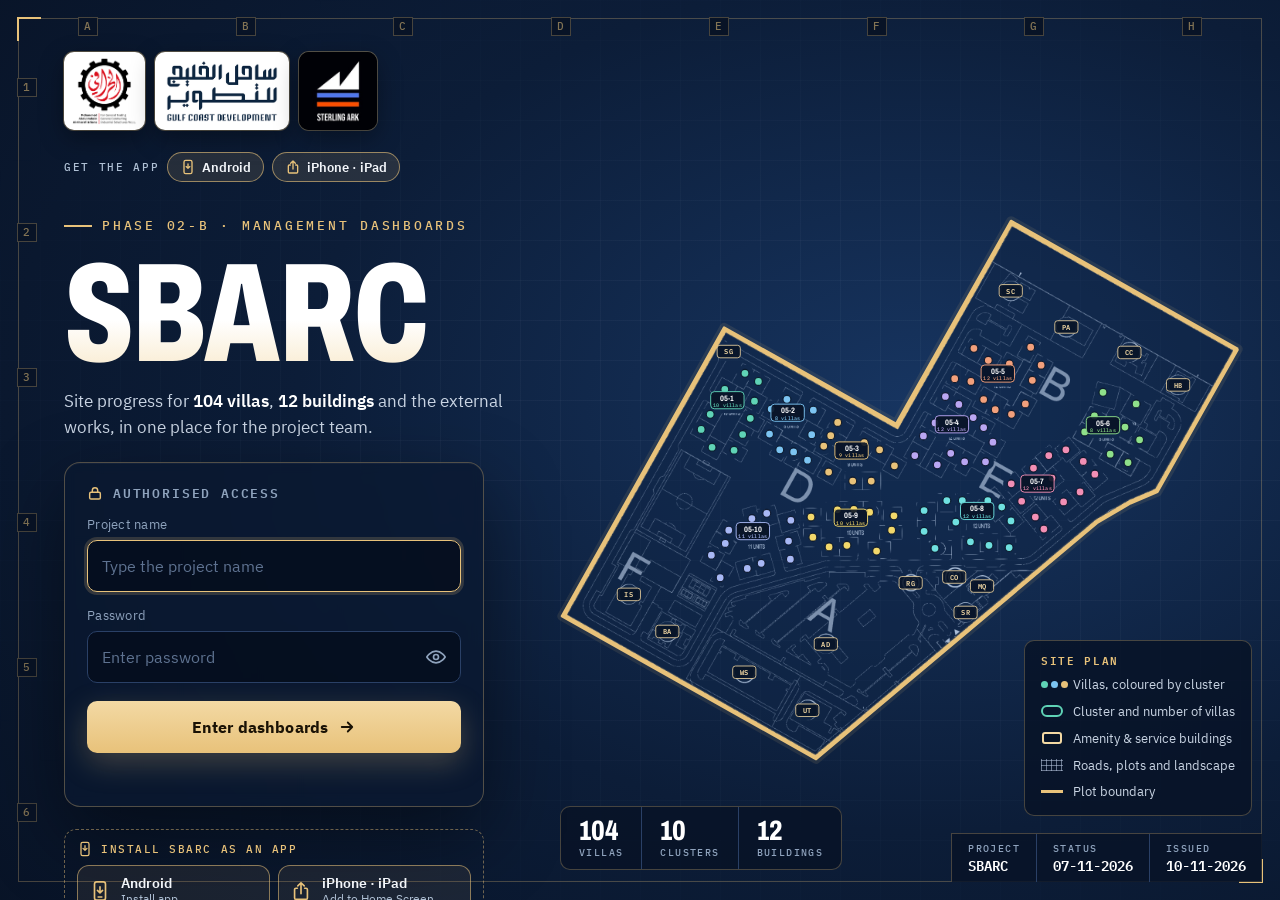
==== docs/index.html @ 04e089bd "Add the Analyser tab (insights, what-if forecast, heatmap, treemap, drill-down) and visual polish ac" ====
<!doctype html>
<html lang="en">
<head>
<meta charset="utf-8">
<meta name="viewport" content="width=device-width, initial-scale=1, viewport-fit=cover">
<meta name="robots" content="noindex">
<title>SBARC Project Portal</title>
<link rel="manifest" href="manifest.webmanifest">
<meta name="theme-color" content="#0C1D38">
<meta name="mobile-web-app-capable" content="yes">
<meta name="apple-mobile-web-app-capable" content="yes">
<meta name="apple-mobile-web-app-status-bar-style" content="black-translucent">
<meta name="apple-mobile-web-app-title" content="SBARC">
<meta name="application-name" content="SBARC">
<link rel="apple-touch-icon" href="icons/apple-touch-icon.png">
<link rel="icon" type="image/png" sizes="32x32" href="icons/favicon-32.png">
<style>@font-face{font-family:'Archivo';src:url([data-uri]) format('woff2');font-weight:100 900;font-style:normal;font-display:block;font-stretch:62% 125%;}@font-face{font-family:'IBM Plex Sans';src:url([data-uri]) format('woff2');font-weight:400;font-style:normal;font-display:block;}@font-face{font-family:'IBM Plex Sans';src:url([data-uri]) format('woff2');font-weight:500;font-style:normal;font-display:block;}@font-face{font-family:'IBM Plex Sans';src:url([data-uri]) format('woff2');font-weight:600;font-style:normal;font-display:block;}@font-face{font-family:'IBM Plex Sans';src:url([data-uri]) format('woff2');font-weight:700;font-style:normal;font-display:block;}@font-face{font-family:'IBM Plex Mono';src:url([data-uri]) format('woff2');font-weight:400;font-style:normal;font-display:block;}@font-face{font-family:'IBM Plex Mono';src:url([data-uri]) format('woff2');font-weight:500;font-style:normal;font-display:block;}@font-face{font-family:'IBM Plex Mono';src:url([data-uri]) format('woff2');font-weight:600;font-style:normal;font-display:block;}</style>
<style>
  /* Layout: full-bleed drafting-sheet entrance (site outline draws itself) → slim command bar over the dashboard stage */
  :root{
    --night:#081326; --navy:#0C1D38; --deep:#173561; --gold:#E8C27A; --gold-2:#F3D9A4; --mint:#5FD3B6;
    --ink:#F3F6FA; --mist:#8FA3BD; --rule:#2A4066; --bad:#F07D66;
    /* app (after unlock) */
    --bg:#F2F3F1; --panel:#FFFFFF; --fg:#16212A; --muted:#58646D; --line:#D8DDDD; --accent:#1D5F7E; --bar:#FFFFFF; --chip:#EEF1F0;
    --disp:"Archivo","Arial Narrow",system-ui,sans-serif;
    --body:"IBM Plex Sans",system-ui,-apple-system,"Segoe UI",Roboto,sans-serif;
    --mono:"IBM Plex Mono",ui-monospace,Menlo,Consolas,monospace;
  }
  @media (prefers-color-scheme: dark){
    :root:not([data-theme="light"]){ --bg:#0E151A; --panel:#162027; --fg:#E5EBEE; --muted:#94A2AA; --line:#2A3740; --accent:#62B2D6; --bar:#121B21; --chip:#1D2830; color-scheme:dark; }
  }
  :root[data-theme="dark"]{ --bg:#0E151A; --panel:#162027; --fg:#E5EBEE; --muted:#94A2AA; --line:#2A3740; --accent:#62B2D6; --bar:#121B21; --chip:#1D2830; color-scheme:dark; }
  *{box-sizing:border-box}
  html,body{height:100%}
  body{margin:0;background:var(--night);color:var(--ink);font:15px/1.5 var(--body);-webkit-font-smoothing:antialiased}
  button,input,select,textarea{font:inherit;color:inherit}
  [hidden]{display:none!important}
  :focus-visible{outline:2px solid var(--gold);outline-offset:2px}

  /* ================= ENTRANCE ================= */
  .gate{position:fixed;inset:0;overflow:hidden;display:grid;grid-template-columns:minmax(0,520px) minmax(0,1fr);
    background:radial-gradient(1200px 820px at 72% 45%,var(--deep) 0%,var(--navy) 52%,var(--night) 100%);
    padding:max(28px,env(safe-area-inset-top)) max(28px,env(safe-area-inset-right)) max(28px,env(safe-area-inset-bottom)) max(28px,env(safe-area-inset-left))}
  .gate::before{content:"";position:absolute;inset:0;pointer-events:none;
    background-image:linear-gradient(rgba(143,163,189,.06) 1px,transparent 1px),linear-gradient(90deg,rgba(143,163,189,.06) 1px,transparent 1px);background-size:40px 40px;
    mask-image:radial-gradient(ellipse at 65% 50%,#000 30%,transparent 85%)}
  .gate .frame{position:absolute;inset:18px;border:1.5px solid rgba(232,194,122,.28);pointer-events:none}
  .gate .frame::before,.gate .frame::after{content:"";position:absolute;width:22px;height:22px;border:2px solid var(--gold)}
  .gate .frame::before{left:-2px;top:-2px;border-right:0;border-bottom:0}
  .gate .frame::after{right:-2px;bottom:-2px;border-left:0;border-top:0}

  .gate-art{grid-column:2;grid-row:1;position:relative;min-height:0;display:flex;align-items:center;justify-content:center}
  .gate-art svg{width:100%;height:100%;max-height:88vh;overflow:visible}
  .art .fillb{fill:rgba(16,38,70,.55)}
  .art .plan{opacity:.95}
  .art .glow{fill:none;stroke:var(--gold);stroke-width:40;opacity:.10;stroke-linejoin:round}
  .art .bd{fill:none;stroke:var(--gold);stroke-width:10;stroke-linejoin:round;stroke-dasharray:1000;stroke-dashoffset:0}
  .art .b rect{fill:rgba(8,19,38,.88);stroke:var(--gold-2);stroke-width:3.5}
  .art .b text{fill:var(--gold-2);font:700 30px var(--mono);text-anchor:middle;dominant-baseline:central;letter-spacing:.06em}
  .art .v{transform-box:fill-box;transform-origin:center;stroke:rgba(8,19,38,.9);stroke-width:5;cursor:default}
  .art .v:hover{stroke:#fff;stroke-width:6}
  .art .c rect{fill:rgba(8,19,38,.9);stroke:var(--cc);stroke-width:4}
  .art .c1{fill:#fff;font:700 34px var(--disp);font-stretch:80%;text-anchor:middle;dominant-baseline:central}
  .art .c2{fill:var(--cc);font:500 22px var(--mono);text-anchor:middle;dominant-baseline:central;letter-spacing:.04em}
  .art .b,.art .c{pointer-events:visiblePainted}
  .scan{position:absolute;inset:0;pointer-events:none;overflow:hidden}
  .scan::after{content:"";position:absolute;top:0;bottom:0;width:30%;left:-30%;
    background:linear-gradient(90deg,transparent,rgba(232,194,122,.10) 60%,rgba(232,194,122,.28) 98%,transparent);opacity:0}
  @media (prefers-reduced-motion:no-preference){
    .art .bd{stroke-dashoffset:1000;animation:draw 2.4s cubic-bezier(.6,.05,.3,1) .25s forwards}
    .art .glow{opacity:0;animation:fadeTo .8s ease 2.2s forwards, breathe 5s ease-in-out 3s infinite}
    .art .plan,.art .fillb{opacity:0;animation:fadeIn 1.4s ease 1.1s forwards}
    .art .b{opacity:0;animation:fadeIn .6s ease 2s forwards}
    .sheet-ticks,.legend,.stats{opacity:0;animation:fadeIn .9s ease 3.1s forwards}
    .art .v{opacity:0;transform:scale(0);animation:pop .45s cubic-bezier(.2,1.6,.4,1) calc(1.4s + var(--d,0s)) forwards}
    .art .c{opacity:0;animation:fadeIn .7s ease 2.9s forwards}
    .scan::after{animation:scan 2.6s cubic-bezier(.5,0,.5,1) 3.2s 1}
    .art .v:nth-child(7n){animation:pop .45s cubic-bezier(.2,1.6,.4,1) calc(1.4s + var(--d,0s)) forwards, twinkle 3.4s ease-in-out calc(4s + var(--d,0s)) infinite}
    .gate-copy > *{opacity:0;transform:translateY(10px);animation:rise .7s cubic-bezier(.2,.7,.2,1) forwards}
    .gate-copy > :nth-child(1){animation-delay:.15s}.gate-copy > :nth-child(2){animation-delay:.3s}.gate-copy > :nth-child(3){animation-delay:.45s}
    .gate-copy > :nth-child(4){animation-delay:.6s}.gate-copy > :nth-child(5){animation-delay:.75s}.gate-copy > :nth-child(6){animation-delay:.9s}
  }
  @keyframes draw{to{stroke-dashoffset:0}}
  @keyframes fadeIn{to{opacity:1}}
  @keyframes fadeTo{to{opacity:.10}}
  @keyframes breathe{50%{opacity:.22}}
  @keyframes pop{to{opacity:1;transform:scale(1)}}
  @keyframes twinkle{50%{stroke:#fff;stroke-width:9}}
  @keyframes scan{0%{left:-30%;opacity:1}100%{left:100%;opacity:1}}
  @keyframes rise{to{opacity:1;transform:none}}

  .sheet-ticks{position:absolute;inset:18px;pointer-events:none;font:500 10.5px/1 var(--mono);color:rgba(232,194,122,.55);letter-spacing:.1em}
  .sheet-ticks .tx{position:absolute;left:60px;right:60px;top:-1px;display:flex;justify-content:space-between}
  .sheet-ticks .ty{position:absolute;top:60px;bottom:60px;left:-1px;display:flex;flex-direction:column;justify-content:space-between}
  .sheet-ticks .tx span,.sheet-ticks .ty span{background:var(--night);padding:3px 5px;border:1px solid rgba(232,194,122,.28)}
  .legend{position:absolute;right:28px;bottom:84px;z-index:2;display:flex;flex-direction:column;gap:8px;padding:14px 16px;background:rgba(8,19,38,.82);
    border:1px solid rgba(232,194,122,.28);border-radius:10px;font-size:12.5px;color:#C9D4E3;min-width:190px}
  .legend h4{margin:0 0 2px;font:600 10.5px/1 var(--mono);letter-spacing:.16em;text-transform:uppercase;color:var(--gold)}
  .legend .r{display:flex;align-items:center;gap:10px}
  .legend .sw{width:22px;height:14px;flex:none;display:grid;place-items:center}
  .legend .dots{display:flex;gap:3px}
  .legend .dots i{width:7px;height:7px;border-radius:50%}
  .legend .bx{width:20px;height:12px;border:2px solid var(--gold-2);border-radius:3px;background:rgba(8,19,38,.9)}
  .legend .tg{width:22px;height:12px;border:2px solid var(--mint);border-radius:6px}
  .legend .ln{width:22px;height:0;border-top:3px solid var(--gold)}
  .legend .pl{width:22px;height:12px;background:repeating-linear-gradient(90deg,rgba(185,200,225,.55) 0 1px,transparent 1px 5px),repeating-linear-gradient(0deg,rgba(185,200,225,.55) 0 1px,transparent 1px 5px)}
  .stats{position:absolute;left:calc(520px + 40px);bottom:30px;z-index:2;display:flex;gap:0;background:rgba(8,19,38,.82);border:1px solid rgba(232,194,122,.28);border-radius:10px;overflow:hidden}
  .stats div{padding:10px 18px;display:flex;flex-direction:column;gap:2px;border-right:1px solid var(--rule)}
  .stats div:last-child{border-right:0}
  .stats b{font:800 28px/1 var(--disp);font-stretch:74%;color:#fff}
  .stats span{font:500 10px/1.2 var(--mono);letter-spacing:.14em;text-transform:uppercase;color:var(--mist)}
  .gate-copy{grid-column:1;grid-row:1;position:relative;z-index:2;display:flex;flex-direction:column;justify-content:center;gap:22px;padding:24px 8px 24px 36px;min-width:0}
  .logos{display:flex;align-items:stretch;gap:10px;flex-wrap:wrap}
  .lg{height:78px;display:flex;align-items:center;justify-content:center;border-radius:10px;overflow:hidden;background:#fff;padding:5px 8px;
    box-shadow:0 8px 24px rgba(0,0,0,.35),0 0 0 1px rgba(232,194,122,.35)}
  .lg img{height:100%;width:auto;display:block}
  .lg-sterling{padding:0;background:#000}
  @media (max-height:820px) and (min-width:901px){.gate-copy{gap:14px}.brand{font-size:clamp(76px,9vw,118px)}.lg{height:52px}}
  @media (max-height:700px) and (min-width:901px){.tagline{display:none}}
  .inst-top{display:flex;align-items:center;gap:8px;flex-wrap:wrap;margin:0 0 14px}
  .inst-top[hidden]{display:none}
  .inst-top span{font:500 10.5px/1 'IBM Plex Mono',ui-monospace,monospace;letter-spacing:.16em;text-transform:uppercase;color:#AFC0D4}
  .inst-top button{display:inline-flex;align-items:center;gap:6px;border:1px solid rgba(232,194,122,.6);background:rgba(232,194,122,.12);color:#F3F6FA;border-radius:999px;padding:6px 12px;font:600 12.5px/1 'IBM Plex Sans',sans-serif;cursor:pointer}
  .inst-top button svg{color:var(--gold)}
  .inst-top button:hover{background:rgba(232,194,122,.25)}
  .inst{display:flex;flex-direction:column;gap:8px;max-width:420px;padding:11px 12px 12px;border:1px dashed rgba(232,194,122,.45);border-radius:12px;font-size:13px;color:#C9D4E3}
  .inst-h{display:flex;align-items:center;gap:8px;font:500 11px/1.2 'IBM Plex Mono',ui-monospace,monospace;letter-spacing:.14em;text-transform:uppercase;color:var(--gold)}
  .inst-h svg{flex:none}
  .inst-b{display:grid;grid-template-columns:1fr 1fr;gap:8px}
  .inst-o{display:flex;align-items:center;gap:10px;min-width:0;text-align:left;border:1px solid rgba(232,194,122,.55);background:rgba(232,194,122,.08);color:#F3F6FA;border-radius:12px;padding:9px 11px;cursor:pointer;font:inherit;transition:background .15s,border-color .15s}
  .inst-o svg{flex:none;color:var(--gold)}
  .inst-o span{display:flex;flex-direction:column;min-width:0}
  .inst-o b{font-weight:600;font-size:13.5px;line-height:1.2}
  .inst-o small{font-size:11.5px;color:#AFC0D4;line-height:1.25}
  .inst-o:hover,.inst-o[aria-expanded="true"]{background:rgba(232,194,122,.2);border-color:var(--gold)}
  .inst-o:focus-visible{outline:2px solid var(--gold);outline-offset:2px}
  .inst-help{font-size:12.5px;line-height:1.5;color:#DCE4EE;background:rgba(8,19,38,.55);border:1px solid rgba(143,163,189,.25);border-radius:10px;padding:9px 12px}
  .inst-help ol{margin:4px 0 0;padding-left:18px}.inst-help b{color:#fff}
  @media (max-width:380px){.inst-b{grid-template-columns:1fr}}
  .eyebrow{font:500 12.5px/1.2 var(--mono);letter-spacing:.22em;text-transform:uppercase;color:var(--gold);display:flex;align-items:center;gap:10px}
  .eyebrow::before{content:"";width:28px;height:2px;background:var(--gold)}
  .brand{margin:0;font:800 clamp(88px,11vw,164px)/.84 var(--disp);font-stretch:68%;letter-spacing:-.01em;color:#fff;
    background:linear-gradient(180deg,#fff 0%,#fff 55%,var(--gold-2) 140%);-webkit-background-clip:text;background-clip:text;-webkit-text-fill-color:transparent}
  .tagline{margin:-6px 0 0;font-size:17px;line-height:1.5;color:#C9D4E3;max-width:28em}
  .tagline b{color:#fff;font-weight:600}

  .lockwrap{max-width:420px}
  .lock{position:relative;background:rgba(10,24,48,.72);border:1px solid rgba(232,194,122,.32);border-radius:16px;padding:22px;
    display:flex;flex-direction:column;gap:14px;max-width:420px;box-shadow:0 30px 80px rgba(0,0,0,.45),inset 0 1px 0 rgba(255,255,255,.04);backdrop-filter:blur(6px)}
  .lock h2{margin:0;display:flex;align-items:center;gap:10px;font:600 13px/1 var(--mono);letter-spacing:.14em;text-transform:uppercase;color:var(--mist)}
  .lock h2 svg{color:var(--gold)}
  .field{display:flex;flex-direction:column;gap:6px}
  .field label{font-size:12.5px;color:var(--mist);letter-spacing:.02em}
  .inp{position:relative;display:flex}
  .inp input{width:100%;min-width:0;padding:13px 14px;font-size:16px;background:rgba(4,12,26,.75);border:1px solid var(--rule);border-radius:10px;color:#fff;
    transition:border-color .15s, box-shadow .15s}
  .inp input::placeholder{color:#5E7290}
  .inp input:focus{outline:none;border-color:var(--gold);box-shadow:0 0 0 3px rgba(232,194,122,.18)}
  #g-project{font-family:var(--mono);letter-spacing:.08em;text-transform:uppercase}
  #g-project::placeholder,#g-pass::placeholder{text-transform:none;letter-spacing:0;font-family:var(--body)}
  #g-pass{padding-right:48px;letter-spacing:.06em}
  .eye{position:absolute;right:6px;top:50%;transform:translateY(-50%);width:38px;height:38px;border:0;border-radius:8px;background:none;color:var(--mist);cursor:pointer;display:grid;place-items:center}
  .eye:hover{color:#fff}
  .go{margin-top:4px;display:flex;align-items:center;justify-content:center;gap:10px;padding:14px 18px;border:0;border-radius:10px;cursor:pointer;
    background:linear-gradient(180deg,var(--gold-2),var(--gold));color:#1A1205;font-weight:700;font-size:16px;letter-spacing:.01em;
    box-shadow:0 10px 30px rgba(232,194,122,.25);transition:transform .15s, box-shadow .15s}
  .go:hover{transform:translateY(-1px);box-shadow:0 14px 34px rgba(232,194,122,.35)}
  .go:disabled{opacity:.75;cursor:progress;transform:none}
  .go .spin{width:16px;height:16px;border-radius:50%;border:2.5px solid rgba(26,18,5,.25);border-top-color:#1A1205;animation:spin .8s linear infinite}
  @keyframes spin{to{transform:rotate(360deg)}}
  .msg{min-height:1.3em;font-size:13.5px;color:var(--bad)}
  .shake{animation:shake .42s cubic-bezier(.36,.07,.19,.97)}
  @keyframes shake{20%,60%{transform:translateX(-8px)}40%,80%{transform:translateX(8px)}}

  .tblock{position:absolute;right:18px;bottom:18px;z-index:2;display:grid;grid-template-columns:repeat(3,auto);background:rgba(8,19,38,.82);
    border-top:1.5px solid rgba(232,194,122,.28);border-left:1.5px solid rgba(232,194,122,.28)}
  .tblock div{padding:9px 16px;border-right:1px solid var(--rule);display:flex;flex-direction:column;gap:2px}
  .tblock div:last-child{border-right:0}
  .tblock span{font:500 10px/1.2 var(--mono);letter-spacing:.14em;text-transform:uppercase;color:var(--mist)}
  .tblock b{font:600 13.5px/1.2 var(--mono);color:#fff}

  .gate.leaving .gate-art svg{transition:transform .9s cubic-bezier(.6,0,.2,1), opacity .9s ease;transform:scale(1.25);opacity:0}
  .gate.leaving .gate-copy,.gate.leaving .tblock{transition:opacity .5s ease;opacity:0}
  .gate.leaving{transition:opacity .5s ease .55s;opacity:0}

  @media (max-width:900px){
    .gate{grid-template-columns:1fr;grid-template-rows:minmax(150px,34vh) auto;overflow-y:auto}
    .gate-art{grid-column:1;grid-row:1;padding-top:16px}
    .gate-art svg{max-height:34vh}
    .gate-copy{grid-row:2;padding:4px 4px 16px;gap:16px}
    .brand{font-size:clamp(72px,22vw,110px)}
    .lg{height:54px}
    .tagline{font-size:15.5px}
    .lock{max-width:none}
    .tblock{position:relative;left:auto;right:auto;bottom:auto;grid-column:1;grid-row:3;grid-template-columns:repeat(3,1fr);margin:4px 0 8px}
    .sheet-ticks,.legend,.stats{display:none}
    .tblock div{padding:8px 10px}
  }

  /* ================= APP: glass sidebar + header ================= */
  :root{--app-bg:var(--bg);--side-bg:var(--panel);--top-bg:var(--bar);--hover:var(--chip);--active-bg:color-mix(in srgb,var(--accent) 12%,transparent);--active-line:color-mix(in srgb,var(--accent) 40%,transparent);--solid:var(--panel);--card:var(--panel);--blur:none;--shadow:0 1px 0 rgba(0,0,0,.02)}
  :root[data-theme="glass"]{
    --bg:transparent; --panel:rgba(255,255,255,.06); --fg:#EAF1F8; --muted:#A9B7CA; --line:rgba(255,255,255,.12); --accent:#7DD3FC; --bar:transparent; --chip:rgba(255,255,255,.06);
    --ok:#62C48A; --warn:#E3AA4E; --nok:#F07D66; --paper:#0F1B30; color-scheme:dark;
    --app-bg:radial-gradient(1100px 700px at 0% -10%,rgba(45,212,191,.10),transparent 60%),radial-gradient(1000px 700px at 100% 0%,rgba(99,102,241,.14),transparent 58%),radial-gradient(900px 600px at 50% 110%,rgba(30,64,175,.12),transparent 60%),linear-gradient(180deg,#0A1428 0%,#08101F 55%,#060B17 100%);
    --side-bg:linear-gradient(180deg,rgba(255,255,255,.06),rgba(255,255,255,.025)); --top-bg:rgba(8,16,32,.35);
    --hover:rgba(255,255,255,.06); --active-bg:rgba(125,211,252,.14); --active-line:rgba(125,211,252,.40); --solid:rgba(14,26,49,.97);
    --card:linear-gradient(180deg,rgba(255,255,255,.075) 0%,rgba(255,255,255,.035) 100%); --blur:saturate(140%) blur(16px);
    --shadow:inset 0 1px 0 rgba(255,255,255,.07),0 24px 48px -30px rgba(0,0,0,.75);
  }
  .app{position:fixed;inset:0;display:grid;grid-template-columns:var(--side-w,224px) minmax(0,1fr);background:#070F1F;color:var(--fg);transition:grid-template-columns .28s cubic-bezier(.2,.7,.2,1)}
  :root:not([data-theme="glass"]) .app{background:var(--bg)}
  .app::before{content:"";position:absolute;inset:0;background:var(--app-bg);pointer-events:none}
  .app.collapsed{--side-w:78px}
  .side{position:relative;z-index:30;display:flex;flex-direction:column;gap:4px;min-width:0;overflow:hidden auto;scrollbar-width:none;
    padding:max(18px,env(safe-area-inset-top)) 12px max(14px,env(safe-area-inset-bottom)) max(12px,env(safe-area-inset-left));
    background:var(--side-bg);border-right:1px solid var(--line);backdrop-filter:var(--blur);-webkit-backdrop-filter:var(--blur)}
  .side::-webkit-scrollbar{display:none}
  .side-brand{display:flex;align-items:center;gap:12px;padding:2px 6px 16px;margin-bottom:6px;border-bottom:1px solid var(--line);min-width:0}
  .side-brand .mk{width:42px;height:42px;border-radius:12px;flex:none;display:grid;place-items:center;padding:4px;background:#fff;
    box-shadow:0 6px 18px -8px rgba(0,0,0,.55),0 0 0 1px rgba(232,194,122,.35)}
  .side-brand .mk svg{width:100%;height:100%;display:block}
  .proj{display:flex;flex-direction:column;gap:4px;min-width:0}
  .proj b{font:800 22px/1 var(--disp);font-stretch:72%;letter-spacing:.02em}
  .proj span{font:500 9.5px/1.2 var(--mono);letter-spacing:.1em;text-transform:uppercase;color:var(--muted);white-space:nowrap}
  .side-lab{font:600 10px/1 var(--mono);letter-spacing:.16em;text-transform:uppercase;color:var(--muted);padding:14px 12px 8px;white-space:nowrap}
  .tabs{display:flex;flex-direction:column;gap:3px}
  .tab,.tb-btn{appearance:none;display:flex;align-items:center;gap:12px;width:100%;min-width:0;padding:10px 12px;border:0;border-radius:12px;background:none;color:var(--muted);
    font:500 14px/1.2 var(--body);text-align:left;cursor:pointer;white-space:nowrap;position:relative;transition:background .18s,color .18s,box-shadow .18s}
  .tab:hover,.tb-btn:hover{background:var(--hover);color:var(--fg)}
  .tab[aria-selected="true"]{background:var(--active-bg);color:var(--fg);font-weight:600;box-shadow:inset 0 0 0 1px var(--active-line)}
  .tab[aria-selected="true"]::before{content:"";position:absolute;left:-12px;top:9px;bottom:9px;width:3px;border-radius:0 3px 3px 0;background:var(--accent)}
  .tab .ico,.tb-btn svg{width:19px;height:19px;flex:none}
  .tab .ico svg{width:19px;height:19px;display:block}
  .tab .short{display:none!important}
  .tab .full,.tb-btn .lbl{overflow:hidden;text-overflow:ellipsis}
  .tools{display:flex;flex-direction:column;gap:3px}
  .tb-btn.primary{margin-bottom:6px;background:linear-gradient(160deg,var(--gold-2),var(--gold));color:#1A1205;font-weight:700;box-shadow:0 10px 24px -14px rgba(232,194,122,.7)}
  .tb-btn.primary:hover{background:linear-gradient(160deg,#F7E2B3,#EDCA88);color:#1A1205}
  .tb-btn[aria-expanded="true"]{background:var(--active-bg);color:var(--fg)}
  .side-foot{margin-top:auto;padding-top:10px;border-top:1px solid var(--line)}
  .side-foot .tb-btn svg{transition:transform .28s}
  .app.collapsed .side-foot .tb-btn svg{transform:rotate(180deg)}
  .app.collapsed .proj,.app.collapsed .side-lab,.app.collapsed .tab .full,.app.collapsed .tb-btn .lbl{display:none}
  .app.collapsed .side-brand{justify-content:center;padding-left:0;padding-right:0}
  .app.collapsed .tab,.app.collapsed .tb-btn{justify-content:center;padding:11px 0}
  .main{position:relative;display:flex;flex-direction:column;min-width:0;min-height:0}
  .topbar{display:flex;align-items:center;gap:14px;padding:max(14px,env(safe-area-inset-top)) max(24px,env(safe-area-inset-right)) 14px 24px;border-bottom:1px solid var(--line);
    background:var(--top-bg);backdrop-filter:var(--blur);-webkit-backdrop-filter:var(--blur);min-width:0}
  .crumb{display:flex;flex-direction:column;gap:5px;min-width:0;flex:1}
  .crumb .eb{font:500 10.5px/1 var(--mono);letter-spacing:.16em;text-transform:uppercase;color:var(--muted)}
  .crumb h1{margin:0;font:700 23px/1.05 var(--disp);font-stretch:84%;letter-spacing:.005em;white-space:nowrap;overflow:hidden;text-overflow:ellipsis}
  .top-meta{display:flex;gap:8px;flex-wrap:wrap;justify-content:flex-end}
  .top-meta span{display:inline-flex;align-items:center;gap:7px;padding:6px 12px;border-radius:999px;border:1px solid var(--line);background:var(--panel);font:500 12px var(--mono);color:var(--muted);white-space:nowrap}
  .top-meta b{color:var(--fg);font-weight:600}
  .top-meta i{width:7px;height:7px;border-radius:50%;background:var(--ok)}
  .hamb{display:none;appearance:none;width:42px;height:42px;flex:none;border-radius:12px;border:1px solid var(--line);background:var(--panel);color:var(--fg);cursor:pointer;place-items:center}
  .scrim{display:none}
  .stage{flex:1;min-height:0;position:relative}
  .stage iframe{position:absolute;inset:0;width:100%;height:100%;border:0;background:var(--bg)}
  .loading{position:absolute;inset:0;display:grid;place-items:center;color:var(--muted);font:500 12px var(--mono);letter-spacing:.14em;text-transform:uppercase}
  @media (max-width:900px){
    .app,.app.collapsed{grid-template-columns:minmax(0,1fr)}
    .side{position:fixed;left:0;top:0;bottom:0;width:min(290px,86vw);transform:translateX(-105%);transition:transform .28s cubic-bezier(.2,.7,.2,1);box-shadow:24px 0 60px -20px rgba(0,0,0,.6)}
    :root[data-theme="glass"] .side{background:linear-gradient(180deg,rgba(14,26,49,.96),rgba(9,17,33,.97))}
    .app.drawer .side{transform:none}
    .app.collapsed .proj,.app.collapsed .side-lab,.app.collapsed .tab .full,.app.collapsed .tb-btn .lbl{display:revert}
    .app.collapsed .tab,.app.collapsed .tb-btn{justify-content:flex-start;padding:10px 12px}
    .side-foot{display:none}
    .scrim{display:block;position:fixed;inset:0;z-index:25;background:rgba(3,8,18,.55);opacity:0;pointer-events:none;transition:opacity .25s}
    .app.drawer .scrim{opacity:1;pointer-events:auto}
    .hamb{display:grid}
    .topbar{padding:max(10px,env(safe-area-inset-top)) 14px 10px 12px;gap:10px}
    .crumb h1{font-size:20px}
    .top-meta span:nth-child(2){display:none}
  }
  @media (max-width:520px){ .top-meta{display:none} }

  /* ================= UPLOAD DIALOG ================= */
  .modal{position:fixed;inset:0;z-index:50;display:grid;place-items:center;padding:16px;background:rgba(6,14,28,.62);backdrop-filter:blur(3px)}
  .sheet{width:min(620px,100%);max-height:calc(100vh - 32px);overflow:auto;background:var(--panel);color:var(--fg);border-radius:16px;box-shadow:0 30px 90px rgba(0,0,0,.4);display:flex;flex-direction:column}
  .sh-head{position:relative;padding:22px 24px 18px;background:linear-gradient(135deg,#0C1D38,#173561);color:#fff;border-radius:16px 16px 0 0}
  .sh-head .eyebrow{font-size:11px}
  .sh-head h3{margin:8px 0 2px;font:700 26px/1.1 var(--disp);font-stretch:80%}
  .sh-head p{margin:0;color:#C9D4E3;font-size:14px}
  .x{position:absolute;right:14px;top:14px;width:34px;height:34px;border-radius:50%;border:1px solid rgba(255,255,255,.25);background:none;color:#fff;cursor:pointer;font-size:18px;line-height:1}
  .sh-body{padding:20px 24px 24px;display:flex;flex-direction:column;gap:16px}
  .row2{display:grid;grid-template-columns:1fr 1fr;gap:12px}
  @media (max-width:560px){.row2{grid-template-columns:1fr}}
  .f{display:flex;flex-direction:column;gap:6px;min-width:0}
  .f label{font-size:12.5px;font-weight:600;color:var(--muted)}
  .f input,.f select,.f textarea{width:100%;min-width:0;padding:10px 12px;border:1px solid var(--line);border-radius:9px;background:var(--bg);font-size:15px}
  .f textarea{min-height:76px;resize:vertical}
  .drop{border:2px dashed var(--line);border-radius:12px;padding:20px;text-align:center;cursor:pointer;background:var(--chip);transition:border-color .15s, background .15s;display:flex;flex-direction:column;align-items:center;gap:6px}
  .drop:hover,.drop.over{border-color:#C68A2B;background:color-mix(in srgb,#C68A2B 8%,var(--chip))}
  .drop b{font-size:15px}
  .drop span{font-size:13px;color:var(--muted)}
  .drop svg{color:#1E7A4C}
  .files{display:flex;flex-direction:column;gap:6px}
  .file{display:grid;grid-template-columns:auto minmax(0,1fr) auto auto;gap:10px;align-items:center;padding:9px 12px;border:1px solid var(--line);border-radius:9px;font-size:14px}
  .file .ic{width:28px;height:28px;border-radius:6px;background:#1E7A4C;color:#fff;display:grid;place-items:center;font:700 10px var(--mono)}
  .file .nm{white-space:nowrap;overflow:hidden;text-overflow:ellipsis}
  .file .sz{font:12px var(--mono);color:var(--muted)}
  .file button{border:0;background:none;color:var(--muted);cursor:pointer;font-size:18px;line-height:1;padding:2px 6px}
  .warn{font-size:13px;color:#B13F2B}
  .send{display:grid;grid-template-columns:1fr 1fr;gap:10px}
  @media (max-width:560px){.send{grid-template-columns:1fr}}
  .sbtn{display:flex;flex-direction:column;align-items:flex-start;gap:2px;padding:12px 14px;border-radius:11px;border:1px solid var(--line);background:var(--panel);cursor:pointer;text-align:left}
  .sbtn b{font-size:14.5px}
  .sbtn span{font-size:12.5px;color:var(--muted)}
  .sbtn.main{background:#0C1D38;border-color:#0C1D38;color:#fff}
  .sbtn.main span{color:#C9D4E3}
  .sbtn:disabled{opacity:.45;cursor:not-allowed}
  .to{display:flex;flex-wrap:wrap;align-items:center;gap:8px;font-size:13px;color:var(--muted)}
  .to code{font:500 13px var(--mono);color:var(--fg);background:var(--chip);padding:3px 8px;border-radius:6px;user-select:all}
  .to button{border:1px solid var(--line);background:var(--panel);border-radius:999px;padding:3px 10px;font-size:12px;cursor:pointer}
  .done{display:flex;gap:12px;align-items:flex-start;padding:12px 14px;border-radius:11px;background:color-mix(in srgb,#1E7A4C 10%,var(--panel));border:1px solid color-mix(in srgb,#1E7A4C 35%,transparent);font-size:13.5px}
  .done ol{margin:4px 0 0;padding-left:18px}

  /* ================= SITE EXPLORER ================= */
  :root{--p1:#C24A33;--p2:#C9851E;--p2l:#F0DDB6;--p4:#2D7A4C;--ok:#2D7A4C;--warn:#C9851E;--nok:#B13F2B;--paper:#FBFAF6}
  :root[data-theme="dark"]{--ok:#62C48A;--warn:#E3AA4E;--nok:#F07D66;--paper:#1A242B}
  @media (prefers-color-scheme: dark){:root:not([data-theme="light"]){--ok:#62C48A;--warn:#E3AA4E;--nok:#F07D66;--paper:#1A242B}}
  .xp{position:absolute;inset:0;display:grid;grid-template-columns:minmax(0,1fr) minmax(340px,420px);grid-template-rows:auto minmax(0,1fr);
    grid-template-areas:"map find" "map panel";background:var(--bg)}
  .xp-map{grid-area:map;position:relative;display:flex;flex-direction:column;min-height:0;border-right:1px solid var(--line)}
  .xp-chips{display:flex;gap:6px;padding:10px 14px;overflow-x:auto;scrollbar-width:thin;border-bottom:1px solid var(--line);background:var(--panel)}
  .xchip{flex:none;appearance:none;border:1px solid var(--line);background:var(--panel);border-radius:999px;padding:6px 12px;font-size:13px;cursor:pointer;display:inline-flex;gap:7px;align-items:center;white-space:nowrap}
  .xchip i{width:9px;height:9px;border-radius:50%;flex:none}
  .xchip small{font:500 11.5px var(--mono);color:var(--muted)}
  .xchip:hover{border-color:var(--muted)}
  .xchip[aria-pressed="true"]{background:#0C1D38;border-color:#0C1D38;color:#fff}
  .xchip[aria-pressed="true"] small{color:#C9D4E3}
  .xp-canvas{position:relative;flex:1;min-height:0;background:var(--paper);overflow:hidden}
  #xp-svg{position:absolute;inset:0;width:100%;height:100%;touch-action:manipulation;user-select:none;-webkit-user-select:none}
  #xp-svg .plan{opacity:.55}
  :root[data-theme="dark"] #xp-svg .plan{opacity:.22;filter:invert(1) hue-rotate(180deg)}
  @media (prefers-color-scheme: dark){:root:not([data-theme="light"]) #xp-svg .plan{opacity:.22;filter:invert(1) hue-rotate(180deg)}}
  #xp-svg .bnd{fill:none;stroke:#C68A2B;stroke-width:9;stroke-linejoin:round;opacity:.85}
  #xp-svg .hull path{fill:rgba(12,29,56,.06);stroke:rgba(12,29,56,.18);stroke-width:3;stroke-linejoin:round;cursor:pointer;transition:fill .2s,stroke .2s}
  #xp-svg .hull:hover path{fill:rgba(198,138,43,.12)}
  #xp-svg .hull.on path{fill:rgba(198,138,43,.15);stroke:#C68A2B;stroke-width:9;stroke-dasharray:28 14}
  :root[data-theme="dark"] #xp-svg .hull path{fill:rgba(255,255,255,.05);stroke:rgba(255,255,255,.16)}
  @media (prefers-color-scheme: dark){:root:not([data-theme="light"]) #xp-svg .hull path{fill:rgba(255,255,255,.05);stroke:rgba(255,255,255,.16)}}
  :root #xp-svg .hull.on path{fill:rgba(198,138,43,.16);stroke:#C68A2B}
  #xp-svg g:focus{outline:none}
  #xp-svg .v:focus-visible .dot{stroke:#C68A2B;stroke-width:9}
  #xp-svg .v{cursor:pointer}
  #xp-svg .v .hit{fill:transparent}
  #xp-svg .v .dot{stroke:#fff;stroke-width:5;transition:opacity .2s}
  #xp-svg .v:hover .dot{stroke:#0C1D38;stroke-width:7}
  #xp-svg .vlab{font:600 24px var(--mono);fill:var(--fg);paint-order:stroke;stroke:var(--paper);stroke-width:7px;pointer-events:none;display:none}
  #xp-svg.zoomed .vlab{display:block}
  #xp-svg .dim .dot,#xp-svg .dim rect{opacity:.28}
  #xp-svg .dim .vlab{opacity:.45}
  #xp-svg .bg{cursor:pointer}
  #xp-svg .bg rect{stroke:#fff;stroke-width:4}
  #xp-svg .bg text{font:700 26px var(--mono);fill:#fff;text-anchor:middle;dominant-baseline:central;pointer-events:none}
  #xp-svg .ctag{cursor:pointer}
  #xp-svg .ctag rect{fill:#0C1D38;stroke:#E8C27A;stroke-width:3.5}
  #xp-svg .ctag text{fill:#fff;text-anchor:middle;dominant-baseline:central;pointer-events:none}
  #xp-svg .ctag .n{font:700 30px var(--disp);font-stretch:80%}
  #xp-svg .ctag .p{font:600 22px var(--mono);fill:#E8C27A}
  #xp-svg.zoomed .ctag{display:none}
  #xp-svg .ring{fill:none;stroke:#0C1D38;stroke-width:7;pointer-events:none}
  @media (prefers-reduced-motion:no-preference){#xp-svg .ring{animation:xpPulse 1.6s ease-in-out infinite}}
  @keyframes xpPulse{50%{stroke-width:14;opacity:.55}}
  .xp-key{position:absolute;left:12px;bottom:12px;display:flex;flex-wrap:wrap;gap:4px 12px;align-items:center;max-width:calc(100% - 24px);
    background:color-mix(in srgb,var(--panel) 92%,transparent);border:1px solid var(--line);border-radius:10px;padding:7px 11px;font-size:12px;color:var(--muted)}
  .xp-key b{font:600 10.5px var(--mono);letter-spacing:.12em;text-transform:uppercase;color:var(--fg)}
  .xp-key span{display:inline-flex;align-items:center;gap:5px}
  .xp-key i{width:10px;height:10px;border-radius:50%;display:inline-block}
  .xp-fit{position:absolute;right:12px;top:12px;border:1px solid var(--line);background:var(--panel);border-radius:999px;padding:6px 12px;font-size:12.5px;cursor:pointer;box-shadow:0 4px 14px rgba(0,0,0,.08)}
  .xp-find{grid-area:find;position:relative;padding:12px 16px;background:var(--panel);border-bottom:1px solid var(--line)}
  .xp-find .box{display:flex;align-items:center;gap:8px;border:1px solid var(--line);border-radius:10px;background:var(--bg);padding:0 10px}
  .xp-find .box:focus-within{border-color:#C68A2B;box-shadow:0 0 0 3px color-mix(in srgb,#C68A2B 18%,transparent)}
  .xp-find svg{color:var(--muted);flex:none}
  .xp-find input{flex:1;min-width:0;border:0;background:none;padding:11px 0;font-size:15.5px;outline:none}
  .xp-sug{position:absolute;left:16px;right:16px;top:calc(100% - 6px);z-index:5;background:var(--panel);border:1px solid var(--line);border-radius:10px;box-shadow:0 14px 34px rgba(0,0,0,.16);overflow:hidden}
  .xp-sug button{display:grid;grid-template-columns:auto 1fr auto;gap:10px;align-items:center;width:100%;border:0;background:none;padding:9px 12px;text-align:left;cursor:pointer;font-size:14px}
  .xp-sug button[aria-selected="true"],.xp-sug button:hover{background:var(--chip)}
  .xp-sug b{font:600 13.5px var(--mono)}
  .xp-sug span{color:var(--muted);font-size:12.5px}
  .xp-sug em{font:600 12.5px var(--mono);font-style:normal}
  .xp-sug .none{padding:12px;color:var(--muted);font-size:13.5px}
  .xp-panel{grid-area:panel;overflow-y:auto;padding:18px 18px 28px;display:flex;flex-direction:column;gap:18px;min-height:0}
  .xp-back{align-self:flex-start;border:1px solid var(--line);background:var(--panel);border-radius:999px;padding:5px 12px;font-size:12.5px;cursor:pointer;color:var(--muted)}
  .xp-back:hover{color:var(--fg);border-color:var(--muted)}
  .xp-eb{font:500 11px/1.2 var(--mono);letter-spacing:.16em;text-transform:uppercase;color:var(--muted)}
  .xp-h{margin:2px 0 0;font:800 40px/1 var(--disp);font-stretch:72%;letter-spacing:.005em}
  .xp-sub{margin:4px 0 0;color:var(--muted);font-size:13.5px}
  .xp-kpis{display:grid;grid-template-columns:repeat(3,minmax(0,1fr));gap:8px}
  .xp-kpi{border:1px solid var(--line);background:var(--panel);border-radius:12px;padding:10px 12px;display:flex;flex-direction:column;gap:6px;min-width:0}
  .xp-kpi span{font-size:12px;color:var(--muted)}
  .xp-kpi b{font:800 28px/1 var(--disp);font-stretch:76%}
  .xp-kpi .tr{height:5px;border-radius:3px;background:var(--chip);overflow:hidden}
  .xp-kpi .tr i{display:block;height:100%;border-radius:3px}
  .xp-sec{display:flex;flex-direction:column;gap:8px}
  .xp-sec h3{margin:0;display:flex;align-items:baseline;justify-content:space-between;gap:10px;font:600 11.5px var(--mono);letter-spacing:.14em;text-transform:uppercase;color:var(--muted)}
  .xp-sec h3 small{font:500 12px var(--body);letter-spacing:0;text-transform:none}
  .xp-row{display:grid;grid-template-columns:minmax(0,1fr) 92px 50px;gap:10px;align-items:center;font-size:13.5px;padding:3px 0}
  .xp-row .t{white-space:nowrap;overflow:hidden;text-overflow:ellipsis}
  .xp-row .t small{color:var(--muted);font-size:11.5px;margin-right:4px}
  .xp-row .n{font:500 12px var(--mono);color:var(--muted);text-align:right;white-space:nowrap}
  .stk{display:flex;height:8px;border-radius:4px;overflow:hidden;background:color-mix(in srgb,var(--nok) 22%,var(--chip))}
  .stk i{display:block;height:100%}
  .xp-grp{font:600 11px var(--mono);letter-spacing:.08em;text-transform:uppercase;color:var(--muted);margin-top:6px}
  .xp-cl{display:grid;grid-template-columns:22px 52px minmax(0,1fr) 44px;gap:10px;align-items:center;width:100%;border:0;border-bottom:1px solid var(--line);background:none;padding:8px 2px;cursor:pointer;text-align:left;font-size:13.5px}
  .xp-cl:hover{background:var(--chip)}
  .xp-cl .rk{font:500 11.5px var(--mono);color:var(--muted)}
  .xp-cl b{font:600 13.5px var(--mono)}
  .xp-cl .bar{height:8px;border-radius:4px;background:var(--chip);overflow:hidden}
  .xp-cl .bar i{display:block;height:100%}
  .xp-cl .pc{font:600 13px var(--mono);text-align:right}
  .xp-vg{display:grid;grid-template-columns:repeat(auto-fill,minmax(96px,1fr));gap:6px}
  .xp-vb{display:flex;align-items:center;gap:7px;border:1px solid var(--line);background:var(--panel);border-radius:9px;padding:7px 9px;cursor:pointer;font:600 12.5px var(--mono);justify-content:space-between}
  .xp-vb:hover{border-color:var(--muted)}
  .xp-vb i{width:9px;height:9px;border-radius:50%;flex:none}
  .xp-vb span{display:inline-flex;align-items:center;gap:6px}
  .xp-vb small{font-weight:500;color:var(--muted)}
  .xp-act{display:grid;grid-template-columns:minmax(0,1fr) auto;gap:10px;align-items:center;padding:7px 0;border-bottom:1px solid var(--line);font-size:13.5px}
  .xp-act .t small{display:block;color:var(--muted);font-size:11.5px}
  .pill{font:600 11.5px var(--mono);padding:3px 8px;border-radius:999px;white-space:nowrap}
  .pill.P{background:color-mix(in srgb,var(--warn) 20%,transparent);color:color-mix(in srgb,var(--warn) 70%,var(--fg))}
  .pill.N{background:color-mix(in srgb,var(--nok) 16%,transparent);color:color-mix(in srgb,var(--nok) 75%,var(--fg))}
  .pill.C{background:color-mix(in srgb,var(--ok) 16%,transparent);color:color-mix(in srgb,var(--ok) 75%,var(--fg))}
  .xp-sum{display:flex;gap:6px;flex-wrap:wrap}
  .xp-done{display:flex;flex-wrap:wrap;gap:6px}
  .xp-done span{font-size:12.5px;border:1px solid var(--line);border-radius:999px;padding:3px 9px;color:var(--muted)}
  details.xp-sec summary{cursor:pointer;list-style:none}
  details.xp-sec summary::-webkit-details-marker{display:none}
  details.xp-sec summary h3::after{content:"Show";font:500 12px var(--body);letter-spacing:0;text-transform:none;color:var(--accent)}
  details.xp-sec[open] summary h3::after{content:"Hide"}
  .xp-acts{display:flex;gap:8px;flex-wrap:wrap}
  .xp-btn{display:inline-flex;align-items:center;gap:7px;border:1px solid var(--line);background:var(--panel);border-radius:10px;padding:9px 13px;font-size:13.5px;cursor:pointer}
  .xp-btn:hover{border-color:var(--muted)}
  .xp-btn.main{background:#0C1D38;border-color:#0C1D38;color:#fff;font-weight:600}
  .xp-nav{display:flex;justify-content:space-between;gap:8px}
  .xp-push{display:grid;grid-template-columns:minmax(0,1fr) 84px 46px;gap:10px;align-items:center;width:100%;border:0;border-bottom:1px solid var(--line);background:none;padding:8px 2px;cursor:pointer;text-align:left;font-size:13.5px}
  .xp-push:hover{background:var(--chip)}
  .xp-push .t{min-width:0}
  .xp-push .t b{display:block;font-weight:600;white-space:nowrap;overflow:hidden;text-overflow:ellipsis}
  .xp-push .t small{display:block;color:var(--muted);font-size:11.5px;white-space:nowrap;overflow:hidden;text-overflow:ellipsis}
  .xp-push .pc{font:600 13px var(--mono);text-align:right}
  .xp-push .rk{font:500 11px var(--mono);color:var(--muted);margin-right:6px}
  .xp-seg{display:inline-flex;border:1px solid var(--line);border-radius:999px;overflow:hidden;align-self:flex-start}
  .xp-seg button{border:0;background:var(--panel);padding:5px 12px;font-size:12.5px;cursor:pointer;color:var(--muted)}
  .xp-seg button[aria-pressed="true"]{background:#0C1D38;color:#fff}
  .xp-tags{display:flex;flex-wrap:wrap;gap:6px}
  .xp-tag{border:1px dashed color-mix(in srgb,var(--nok) 55%,var(--line));background:none;border-radius:999px;padding:4px 10px;font-size:12.5px;cursor:pointer;color:var(--fg)}
  .xp-tag:hover{background:var(--chip)}
  .xp-h.sm{font-size:32px;line-height:1.05}
  .xp-row.clk{cursor:pointer;border-radius:6px}
  .xp-row.clk:hover{background:var(--chip)}
  .xp-hint{margin:0;font-size:13px;color:var(--muted);border-left:3px solid #C68A2B;padding:6px 10px;background:var(--panel);border-radius:0 8px 8px 0}
  @media (max-width:860px){
    .xp{position:absolute;inset:0;overflow-y:auto;display:flex;flex-direction:column}
    .xp-find{position:sticky;top:0;z-index:6}
    .xp-map{border-right:0;flex:none}
    .xp-canvas{flex:none;height:min(56vh,480px)}
    .xp-panel{overflow:visible;flex:none}
    .xp-key{font-size:11px;gap:3px 9px}
  }

  /* ================= PDF MENU ================= */
  .menu{position:fixed;z-index:60;width:min(360px,calc(100vw - 24px));background:var(--solid);color:var(--fg);border:1px solid var(--line);border-radius:16px;
    box-shadow:0 22px 60px rgba(0,0,0,.35);padding:8px;display:flex;flex-direction:column;gap:2px;backdrop-filter:var(--blur);-webkit-backdrop-filter:var(--blur)}
  .menu h4{margin:6px 8px 4px;font:600 11px var(--mono);letter-spacing:.14em;text-transform:uppercase;color:var(--muted)}
  .mi{display:grid;grid-template-columns:36px minmax(0,1fr) auto;gap:10px;align-items:center;border:0;background:none;border-radius:10px;padding:9px 8px;text-align:left;cursor:pointer;width:100%}
  .mi:hover{background:var(--chip)}
  .mi:disabled{cursor:progress;opacity:.8}
  .mi .ic{width:36px;height:42px;border-radius:6px;background:#B13F2B;color:#fff;display:grid;place-items:end center;padding-bottom:6px;font:700 9.5px var(--mono);letter-spacing:.06em;position:relative}
  .mi .ic::before{content:"";position:absolute;right:0;top:0;border-style:solid;border-width:0 10px 10px 0;border-color:transparent #0E1A31 rgba(255,255,255,.35) transparent}
  :root:not([data-theme="glass"]) .mi .ic::before{border-color:transparent var(--panel) rgba(255,255,255,.35) transparent}
  .mi .ic.pr{background:#0C1D38}
  .mi b{display:block;font-size:14px}
  .mi span{display:block;font-size:12px;color:var(--muted)}
  .mi .st{font:500 12px var(--mono);color:var(--muted);white-space:nowrap}
  .mi .spin{width:16px;height:16px;border-radius:50%;border:2.5px solid var(--line);border-top-color:#C68A2B;animation:spin .8s linear infinite;display:inline-block}
  .menu .note{margin:4px 8px 6px;font-size:12.5px;color:var(--muted)}
  .menu .err{margin:2px 8px 6px;font-size:12.5px;color:#B13F2B}
  /* glass surfaces for the portal's own panels (dialog, This week tab) */
  :root[data-theme="glass"] .sheet{background:var(--solid);border:1px solid var(--line);backdrop-filter:var(--blur);-webkit-backdrop-filter:var(--blur)}
  :root[data-theme="glass"] .f input,:root[data-theme="glass"] .f select,:root[data-theme="glass"] .f textarea{background:rgba(255,255,255,.05);border-color:var(--line)}
  :root[data-theme="glass"] select option{background:#0E1A31;color:#EAF1F8}
  :root[data-theme="glass"] .sbtn.main{background:linear-gradient(160deg,#1C3A66,#14284A);border-color:rgba(125,211,252,.35)}
  :root[data-theme="glass"] .wk-m,:root[data-theme="glass"] .wk-list,:root[data-theme="glass"] .xp-kpi{background:var(--card);border-color:var(--line);box-shadow:var(--shadow);backdrop-filter:var(--blur);-webkit-backdrop-filter:var(--blur);border-radius:18px}
  :root[data-theme="glass"] .wk-head{background:#101D35;color:#B9C6D7}
  :root[data-theme="glass"] .wk-pct input{background:rgba(255,255,255,.06);border-color:rgba(255,255,255,.16);color:#F5F9FD}
  :root[data-theme="glass"] .wk-pct input:focus{border-color:var(--accent);box-shadow:0 0 0 3px rgba(125,211,252,.18)}
  :root[data-theme="glass"] .wk-pct input.calc{color:var(--accent)}
  :root[data-theme="glass"] .wk-tools .seg button,:root[data-theme="glass"] .wk-btn,:root[data-theme="glass"] .wk-nav button,:root[data-theme="glass"] .wk-nav select{background:rgba(255,255,255,.05);border-color:var(--line)}
  :root[data-theme="glass"] .wk-tools .seg button[aria-pressed="true"]{background:var(--active-bg);color:#F2FAFF;box-shadow:inset 0 0 0 1px var(--active-line)}
  :root[data-theme="glass"] .wk-btn:hover,:root[data-theme="glass"] .wk-nav button:hover:not(:disabled){border-color:rgba(255,255,255,.28)}
  :root[data-theme="glass"] .wk-row:hover{background:rgba(125,211,252,.04)}
  :root[data-theme="glass"] .wk-h{font-weight:700;font-stretch:80%}
  :root[data-theme="glass"] .wk-big b{color:#F5F9FD;font-weight:700}
  :root[data-theme="glass"] .tick{background:rgba(255,255,255,.04);border-color:rgba(255,255,255,.2)}
  :root[data-theme="glass"] .wk-items{background:rgba(255,255,255,.025)}
  :root[data-theme="glass"] .wk-bar{background:rgba(255,255,255,.08);box-shadow:inset 0 0 0 1px rgba(255,255,255,.06)}


  /* ================= PRIMAVERA (P6 weekly export: charts + data) ================= */
  .pv{position:absolute;inset:0;overflow-y:auto;background:var(--bg)}
  /* ----- Analyser ----- */
  .az-hero{position:relative;overflow:hidden;border-radius:22px;padding:26px 26px 22px;border:1px solid var(--line);background:linear-gradient(135deg,#0B1B3A 0%,#12265A 45%,#3B1E6B 100%);color:#F3F7FF;isolation:isolate}
  .az-hero:before,.az-hero:after{content:"";position:absolute;z-index:-1;border-radius:50%;filter:blur(60px);opacity:.55;animation:azFloat 14s ease-in-out infinite alternate}
  .az-hero:before{width:420px;height:420px;left:-120px;top:-180px;background:#22D3EE}
  .az-hero:after{width:480px;height:480px;right:-160px;bottom:-260px;background:#C026D3;animation-delay:-6s}
  @keyframes azFloat{from{transform:translate3d(0,0,0) scale(1)}to{transform:translate3d(40px,30px,0) scale(1.15)}}
  .az-eb{font:600 11px/1.2 var(--mono);letter-spacing:.2em;text-transform:uppercase;color:#A5F3FC;display:flex;gap:10px;align-items:center;flex-wrap:wrap}
  .az-eb i{width:8px;height:8px;border-radius:50%;background:#4ADE80;box-shadow:0 0 0 0 rgba(74,222,128,.7);animation:azPulse 2s infinite}
  @keyframes azPulse{70%{box-shadow:0 0 0 9px rgba(74,222,128,0)}100%{box-shadow:0 0 0 0 rgba(74,222,128,0)}}
  .az-title{margin:10px 0 6px;font:800 clamp(34px,6vw,60px)/.95 var(--disp);font-stretch:72%;letter-spacing:-.01em;background:linear-gradient(90deg,#FFFFFF 0%,#A5F3FC 45%,#F0ABFC 100%);-webkit-background-clip:text;background-clip:text;color:transparent}
  .az-lead{margin:0;max-width:62em;font-size:15px;line-height:1.5;color:#D6E2F5}.az-lead b{color:#fff}
  .az-rings{display:grid;grid-template-columns:repeat(auto-fit,minmax(126px,1fr));gap:12px;margin-top:20px}
  @media (max-width:560px){.az-hero{padding:20px 14px 16px}.az-ring svg{width:88px;height:88px}.az-nav{border-radius:16px}}
  .az-ring{background:rgba(255,255,255,.07);border:1px solid rgba(255,255,255,.14);border-radius:16px;padding:12px 10px 12px;display:flex;flex-direction:column;align-items:center;gap:4px;text-align:center;cursor:pointer;color:inherit;font:inherit;transition:transform .2s,background .2s,border-color .2s;backdrop-filter:blur(8px)}
  .az-ring:hover,.az-ring:focus-visible{transform:translateY(-3px);background:rgba(255,255,255,.12);border-color:rgba(255,255,255,.35)}
  .az-ring svg{width:104px;height:104px}.az-ring circle{fill:none;stroke-width:9}.az-ring .tr{stroke:rgba(255,255,255,.14)}.az-ring .vl{stroke-linecap:round;transform:rotate(-90deg);transform-origin:50% 50%;transition:stroke-dashoffset 1.4s cubic-bezier(.2,.8,.2,1)}
  .az-ring text{font:800 21px var(--disp);font-stretch:76%;fill:#fff;text-anchor:middle;dominant-baseline:central}
  .az-ring em{font:600 10.5px/1.2 var(--mono);letter-spacing:.1em;text-transform:uppercase;font-style:normal;color:#C7D7F2}.az-ring small{font-size:11.5px;color:#A9BCDD}
  .az-nav{display:flex;gap:8px;flex-wrap:wrap;position:sticky;top:6px;z-index:5;padding:8px 10px;margin:0 -10px;border-radius:999px;background:color-mix(in srgb,var(--paper) 78%,transparent);-webkit-backdrop-filter:blur(14px);backdrop-filter:blur(14px);border:1px solid var(--line)}
  .az-nav button{border:1px solid var(--line);background:var(--solid,var(--panel));color:var(--fg);border-radius:999px;padding:7px 13px;font-size:12.5px;cursor:pointer;transition:background .15s,border-color .15s}
  .az-nav button:hover{border-color:var(--accent);background:var(--active-bg)}
  .az-sec{scroll-margin-top:56px}.az-h2{margin:10px 0 2px;font:800 26px/1.05 var(--disp);font-stretch:76%}.az-sub{margin:0 0 10px;color:var(--muted);font-size:13.5px;max-width:70em}
  .az-ins{display:grid;grid-template-columns:repeat(auto-fit,minmax(min(100%,290px),1fr));gap:12px}
  .az-in{position:relative;text-align:left;background:var(--card,var(--panel));border:1px solid var(--line);border-radius:16px;padding:14px 16px 14px 20px;display:flex;flex-direction:column;gap:6px;cursor:pointer;color:var(--fg);font:inherit;overflow:hidden;transition:transform .18s,border-color .18s,box-shadow .18s;animation:azUp .5s both}
  .az-in:before{content:"";position:absolute;left:0;top:0;bottom:0;width:5px;background:var(--c)}
  .az-in:hover,.az-in:focus-visible{transform:translateY(-3px);border-color:var(--c);box-shadow:0 16px 30px -22px var(--c)}
  .az-in .tg{font:600 10px/1 var(--mono);letter-spacing:.14em;text-transform:uppercase;color:var(--c)}
  .az-in b{font:800 30px/1 var(--disp);font-stretch:74%}.az-in strong{font-size:14.5px;line-height:1.3}.az-in p{margin:0;font-size:13px;line-height:1.45;color:var(--muted)}
  .az-in .azg{margin-top:auto;padding-top:4px;font-size:12px;font-weight:600;color:var(--accent)}
  .az-bad{--c:#F2674F}.az-warn{--c:#F0B142}.az-good{--c:#34D399}.az-info{--c:#7DA8FF}
  @keyframes azUp{from{opacity:0;transform:translateY(14px)}to{opacity:1;transform:none}}
  .az-grid{display:grid;grid-template-columns:repeat(auto-fit,minmax(min(100%,430px),1fr));gap:14px}
  .az-card{background:var(--card,var(--panel));border:1px solid var(--line);border-radius:18px;padding:16px 18px;min-width:0;box-shadow:var(--shadow)}
  .az-card h3{margin:0;font:700 17px/1.2 var(--disp);font-stretch:84%}.az-card .sb{margin:3px 0 10px;font-size:12.5px;color:var(--muted)}
  .az-card svg{display:block;width:100%;height:auto;overflow:visible}.az-card svg text{font-family:var(--body);fill:var(--muted);font-size:11px}
  .az-ctl{display:flex;flex-wrap:wrap;gap:8px;align-items:center;margin:4px 0 10px}.az-ctl input[type=range]{flex:1;min-width:180px;accent-color:#A78BFA}
  .az-chip{border:1px solid var(--line);background:transparent;color:var(--fg);border-radius:999px;padding:6px 11px;font-size:12px;cursor:pointer}.az-chip[aria-pressed=true]{background:linear-gradient(90deg,#38BDF8,#A78BFA);border-color:transparent;color:#06101F;font-weight:700}
  .az-out{display:grid;grid-template-columns:repeat(auto-fit,minmax(130px,1fr));gap:10px;margin-top:10px}.az-out div{border:1px solid var(--line);border-radius:12px;padding:9px 11px}.az-out span{display:block;font:600 10px var(--mono);letter-spacing:.1em;text-transform:uppercase;color:var(--muted)}.az-out b{font:800 21px/1.15 var(--disp);font-stretch:78%}
  .az-lg{display:flex;flex-wrap:wrap;gap:12px;font-size:12px;color:var(--muted);margin-top:8px}.az-lg i{display:inline-block;width:14px;height:4px;border-radius:2px;margin-right:6px;vertical-align:middle}
  .az-hm-w{overflow-x:auto;padding-bottom:4px}.az-hm{display:grid;gap:3px;min-width:860px;align-items:center}
  .az-hm .gh{font:600 9.5px var(--mono);letter-spacing:.08em;text-transform:uppercase;color:var(--muted);text-align:center;border-bottom:2px solid var(--line);padding-bottom:3px;white-space:nowrap;overflow:hidden;text-overflow:ellipsis}
  .az-hm .ch{height:92px;position:relative}.az-hm .ch button{position:absolute;left:50%;bottom:2px;transform-origin:0 100%;transform:rotate(-58deg);white-space:nowrap;font-size:10.5px;color:var(--muted);background:none;border:0;padding:0;cursor:pointer}.az-hm .ch button:hover{color:var(--accent)}
  .az-hm .rl{font:700 13px var(--disp);padding-right:8px;white-space:nowrap;background:none;border:0;color:var(--fg);cursor:pointer;text-align:left}.az-hm .rl small{display:block;font:500 10px var(--mono);color:var(--muted)}
  .az-cell{height:30px;border-radius:6px;border:0;cursor:pointer;font:700 10.5px var(--mono);color:#fff;text-shadow:0 1px 1px rgba(0,0,0,.35);transition:transform .12s,box-shadow .12s;padding:0}.az-cell:hover,.az-cell:focus-visible{transform:scale(1.18);box-shadow:0 6px 16px -4px rgba(0,0,0,.6);position:relative;z-index:2}
  .az-tot{font:800 13px var(--disp);text-align:right;padding-left:6px}
  .az-tm rect{stroke:var(--bg);stroke-width:2;cursor:pointer;transition:opacity .15s}.az-tm g:hover rect{opacity:.82}.az-tm text{fill:#fff!important;pointer-events:none;font-weight:600}
  .az-row{display:grid;grid-template-columns:minmax(90px,150px) 1fr 76px;gap:10px;align-items:center;padding:6px 4px;border-radius:8px;border:0;background:none;color:var(--fg);font:inherit;width:100%;text-align:left;cursor:pointer}.az-row:hover{background:var(--hover)}
  .az-row .nm{font-size:12.5px;overflow:hidden;text-overflow:ellipsis;white-space:nowrap}.az-row .vl{font:700 12.5px var(--mono);text-align:right}
  .az-trk{position:relative;height:10px;border-radius:5px;background:rgba(127,143,160,.2)}.az-trk i{position:absolute;top:0;bottom:0;border-radius:5px;transition:width 1s cubic-bezier(.2,.8,.2,1),left 1s}.az-trk u{position:absolute;top:-3px;width:16px;height:16px;border-radius:50%;margin-left:-8px;border:2px solid var(--bg);transition:left 1s cubic-bezier(.2,.8,.2,1)}
  .az-cols{display:flex;align-items:flex-end;gap:10px;height:190px;padding-top:8px}.az-col{flex:1;display:flex;flex-direction:column;align-items:center;justify-content:flex-end;gap:5px;height:100%;border:0;background:none;color:var(--fg);cursor:pointer;font:inherit;padding:0}
  .az-col i{width:100%;border-radius:10px 10px 4px 4px;min-height:3px;transition:height 1s cubic-bezier(.2,.8,.2,1),filter .15s}.az-col:hover i{filter:brightness(1.2)}.az-col b{font:800 20px var(--disp)}.az-col span{font-size:11.5px;color:var(--muted)}
  .az-tip{position:fixed;z-index:60;pointer-events:none;background:#0B1730;color:#EAF1F8;border:1px solid rgba(255,255,255,.18);border-radius:10px;padding:8px 10px;font-size:12px;line-height:1.45;box-shadow:0 14px 34px -12px rgba(0,0,0,.7);max-width:260px}.az-tip b{color:#fff}
  .az-mini{font-size:12px;color:var(--muted);margin:8px 0 0}
  /* polish shared by every native tab */
  .pv-kpi{position:relative;overflow:hidden;transition:transform .18s,border-color .18s,box-shadow .18s}.pv-kpi:after{content:"";position:absolute;left:0;right:0;top:0;height:2px;background:linear-gradient(90deg,#38BDF8,#A78BFA,#F0ABFC);opacity:.0;transition:opacity .2s}
  .pv-kpi:hover{transform:translateY(-2px);border-color:color-mix(in srgb,var(--accent) 55%,var(--line));box-shadow:0 14px 28px -22px var(--accent)}.pv-kpi:hover:after{opacity:1}
  :root[data-theme="glass"] .pv-h{background:linear-gradient(90deg,#FFFFFF,#A5F3FC 60%,#C4B5FD);-webkit-background-clip:text;background-clip:text;color:transparent}
  .pv-in>*{animation:azUp .45s both}.pv-tbl tbody tr{transition:background .12s}
  @media (prefers-reduced-motion:reduce){.az-hero:before,.az-hero:after,.az-eb i,.az-in,.pv-in>*{animation:none!important}.az-ring .vl,.az-trk i,.az-trk u,.az-col i{transition:none!important}}
  @media print{.az-nav,.az-ctl{display:none!important}.az-hero{background:#fff!important;color:#0F2742!important;border:1px solid #C9D1D6}.az-hero:before,.az-hero:after{display:none}.az-title{color:#0F2742!important;background:none!important;-webkit-text-fill-color:#0F2742}.az-lead,.az-ring em,.az-ring small,.az-eb{color:#4A5660!important}.az-ring text{fill:#0F2742!important}.az-ring .tr{stroke:#DDE3E8!important}.pv-in>*{animation:none!important}}

  .pv-in{max-width:1240px;margin:0 auto;padding:20px max(16px,3vw) 44px;display:flex;flex-direction:column;gap:16px}
  .pv-top{display:flex;flex-wrap:wrap;align-items:flex-end;justify-content:space-between;gap:14px}
  .nv-sec{margin-top:22px}.nv-h2{margin:0 0 10px;font:700 22px/1.1 var(--disp);font-stretch:80%}.nv-h3{margin:16px 0 8px;font:700 15px var(--disp);font-stretch:85%}
  .nv-tw{overflow-x:auto;border:1px solid var(--line);border-radius:12px}
  .nv-gt,.nv-vt{border-collapse:collapse;width:100%;font-size:12.5px}
  .nv-gt th,.nv-vt th{font:600 10.5px/1.2 var(--mono);letter-spacing:.06em;text-transform:uppercase;color:var(--muted);text-align:left;padding:8px 8px;border-bottom:1px solid var(--line);white-space:nowrap}
  .nv-gt th.nv-w small{display:block;text-transform:none;letter-spacing:0;font-size:10px;margin-top:2px}
  .nv-gt td{padding:7px 8px;border-bottom:1px solid var(--line);vertical-align:middle}.nv-gt tr:last-child td{border-bottom:0}
  .nv-gt td.nv-gc{border-left:1px dashed var(--line);min-width:118px;padding:4px 5px}
  .nv-gb{color:#fff;font:600 10.5px/1.2 var(--body);border-radius:5px;padding:3px 6px;margin:2px 0;white-space:nowrap;overflow:hidden;text-overflow:ellipsis}
  .nv-hd b{display:block;font-size:14px}.nv-hd small{color:var(--muted);font-size:11px}
  .nv-lk{border:0;background:none;color:var(--fg);font:700 14px var(--body);padding:0;cursor:pointer;text-decoration:underline;text-decoration-color:var(--line);text-underline-offset:3px}
  .nv-bc{display:flex;align-items:center;gap:6px;min-width:96px}.nv-bar{flex:1;height:6px;border-radius:3px;background:rgba(127,143,160,.22);overflow:hidden}.nv-bar i{display:block;height:100%}
  .nv-bar .nv-ok,i.nv-ok{background:#1E9A5C}.nv-bar .nv-tr{background:#E09B17}.nv-bar .nv-pu{background:#D63A28}.nv-bv{font-weight:600;font-variant-numeric:tabular-nums;min-width:34px;text-align:right}
  .nv-lg{display:flex;flex-wrap:wrap;gap:14px;margin:8px 2px 0;font-size:12px;color:var(--muted)}.nv-lg i{display:inline-block;width:12px;height:9px;border-radius:2px;margin-right:6px;vertical-align:-1px}
  .nv-ms{display:grid;grid-template-columns:repeat(auto-fit,minmax(min(100%,180px),1fr));gap:10px}
  .nv-m{border:1px solid var(--line);border-radius:12px;padding:10px 12px;display:flex;flex-direction:column;gap:3px}.nv-m.on{border-top:3px solid #1E9A5C}
  .nv-m em{font:600 10.5px var(--mono);letter-spacing:.06em;text-transform:uppercase;font-style:normal;color:var(--muted)}.nv-m b{font:700 26px/1 var(--disp);font-stretch:80%}.nv-m span{font-size:12px;color:var(--muted)}.nv-m small{font-size:11px;color:var(--muted)}
  .nv-note{margin:10px 2px 0;font-size:12.5px;color:var(--muted);max-width:80em}
  .nv-k-pu{border-top:3px solid #D63A28!important}.nv-k-tr{border-top:3px solid #E09B17!important}.nv-k-ok{border-top:3px solid #1E9A5C!important}
  .nv-seg{margin:0 0 12px;flex-wrap:wrap}
  .nv-cl{border:1px solid var(--line);border-radius:14px;padding:12px;margin-bottom:16px;scroll-margin-top:70px}
  .nv-clh{display:flex;align-items:center;gap:14px;flex-wrap:wrap;margin-bottom:10px}.nv-clh>div:first-child{display:flex;flex-direction:column;gap:2px;flex:1;min-width:200px}
  .nv-clh b{font:700 20px var(--disp);font-stretch:80%}.nv-clh span{font-size:12.5px;color:var(--muted)}.nv-clp{width:180px}
  .nv-pills{display:flex;gap:6px;flex-wrap:wrap}.nv-pill{display:inline-block;padding:2px 9px;border-radius:999px;font:600 11px/1.5 var(--body);white-space:nowrap}
  .nv-pill.nv-pu{background:rgba(214,58,40,.16);color:#E2604F}.nv-pill.nv-tr{background:rgba(224,155,23,.18);color:#D8971A}.nv-pill.nv-ok{background:rgba(30,154,92,.18);color:#2FB673}
  :root[data-theme="light"] .nv-pill.nv-pu{color:#8A1C12}:root[data-theme="light"] .nv-pill.nv-tr{color:#6E4A05}:root[data-theme="light"] .nv-pill.nv-ok{color:#14532F}
  .nv-ps{display:grid;grid-template-columns:repeat(auto-fit,minmax(min(100%,150px),1fr));gap:8px;margin-bottom:10px}
  .nv-pc{border:1px solid var(--line);border-left:4px solid;border-radius:8px;padding:6px 9px;display:flex;flex-direction:column;gap:1px}
  .nv-pc em{font:600 10px var(--mono);letter-spacing:.06em;text-transform:uppercase;font-style:normal;color:var(--muted)}.nv-pc b{font-size:13px}.nv-pc b.nv-dn{color:#2FB673}.nv-pc span{font-size:11.5px;color:var(--muted)}
  .nv-vt th,.nv-vt td{text-align:center;border:1px solid var(--line)}.nv-vt{font-size:12px}
  .nv-vt .nv-g1 th{border:0;padding:5px 4px;text-align:center}.nv-vt th.nv-grp{background:#0F2742;color:#fff;border:1px solid #0F2742}.nv-vt th.nv-trk{background:#E3C27A;color:#0F2742}
  .nv-vt th.nv-v{height:96px;padding:0 2px;vertical-align:bottom}.nv-vt th.nv-v div{writing-mode:vertical-rl;transform:rotate(180deg);margin:0 auto;padding:4px 0;text-transform:none;letter-spacing:0;font-size:11px}
  .nv-vt td{padding:4px 4px;height:28px;font-variant-numeric:tabular-nums;min-width:30px}
  .nv-vt td.nv-sd{background:rgba(30,154,92,.14);color:#2FB673;font-weight:700}.nv-vt td.nv-sp{background:rgba(224,155,23,.22);font-weight:700}.nv-vt td.nv-sx{background:rgba(214,58,40,.18);color:#E2604F;font-weight:700}
  .nv-vt td.nv-sn{background:repeating-linear-gradient(45deg,rgba(127,143,160,.14),rgba(127,143,160,.14) 2px,transparent 2px,transparent 5px)}
  :root[data-theme="light"] .nv-vt td.nv-sd{color:#1E7B4D}:root[data-theme="light"] .nv-vt td.nv-sx{color:#8A1C12}
  .nv-vt td.nv-rk{color:var(--muted);font-family:var(--mono);font-size:11px}.nv-vt td.nv-vn{text-align:left;font-weight:700;white-space:nowrap}.nv-vt td.nv-vn small{font-weight:400;color:var(--muted);margin-left:4px;font-size:10.5px}
  .nv-vt td.nv-on{font-weight:700}.nv-vt td.nv-np{text-align:left;white-space:nowrap;font-size:11.5px;min-width:160px}
  @media print{body.print-page .nv-tw{overflow:visible!important;border:0!important}body.print-page .nv-cl{break-inside:avoid;page-break-inside:avoid}body.print-page .nv-seg{display:none!important}body.print-page .nv-gb{color:#fff!important;-webkit-text-fill-color:#fff!important}body.print-page .nv-vt th.nv-grp{color:#fff!important;-webkit-text-fill-color:#fff!important}body.print-page .nv-vt th.nv-v{height:70px}}
  .pv-eb{font:500 11px/1.2 var(--mono);letter-spacing:.16em;text-transform:uppercase;color:var(--muted)}
  .pv-h{margin:4px 0 0;font:800 40px/1 var(--disp);font-stretch:72%}
  .pv-sub{margin:6px 0 0;color:var(--muted);font-size:13.5px;max-width:64em}
  .wk-plan{margin-top:12px}.wk-plan .pv-tbl td:last-child{white-space:normal;min-width:200px}.wk-plan-n{font-size:12px;color:var(--muted);margin:10px 0 0}
  .pv-tip{position:fixed;z-index:200;max-width:min(360px,92vw);background:#0C1D38;color:#fff;border:1px solid rgba(255,255,255,.18);border-radius:10px;padding:9px 12px;font-size:12px;line-height:1.5;box-shadow:0 10px 30px rgba(0,0,0,.4);pointer-events:none}.pv-tip b{display:block;font-size:13px;margin-bottom:3px}.pv-tip .kv{display:flex;justify-content:space-between;gap:14px}.pv-tip .kv i{font-style:normal;font-family:var(--mono);white-space:nowrap}.pv-bar[tabindex]{outline-offset:2px}
  .wk-sum{margin-top:14px;border:1px solid var(--line);border-radius:20px;background:var(--panel);overflow:hidden}
  .sm-body{padding:0 0 6px}
  .sm-head{padding:22px 26px 6px;background:linear-gradient(135deg,rgba(60,140,255,.16),rgba(120,90,255,.08) 55%,transparent)}
  .sm-eb{font:600 11px/1.2 var(--mono);letter-spacing:.14em;text-transform:uppercase;color:var(--muted)}
  .sm-head h3{margin:6px 0 4px;font:800 28px/1.1 var(--disp);font-stretch:80%;letter-spacing:.01em}
  .sm-head p{margin:0;font-size:12.5px;color:var(--muted);max-width:70ch}
  .sm-tiles{display:grid;grid-template-columns:repeat(auto-fit,minmax(min(100%,170px),1fr));gap:1px;background:var(--line);border-top:1px solid var(--line);border-bottom:1px solid var(--line);margin-top:16px}
  .sm-tile{background:var(--panel);padding:14px 22px;display:flex;flex-direction:column;gap:4px}
  .sm-tile span{font:600 10.5px/1.2 var(--mono);letter-spacing:.13em;text-transform:uppercase;color:var(--muted)}
  .sm-tile b{font:800 30px/1 var(--disp);font-stretch:76%;font-variant-numeric:tabular-nums}
  .sm-tile small{font-size:12px;color:var(--muted)}
  .sm-tile.ok b{color:var(--ok)}.sm-tile.warn b{color:#E8A33A}.sm-tile.bad b{color:var(--nok)}
  .sm-two{display:grid;grid-template-columns:repeat(auto-fit,minmax(min(100%,460px),1fr));gap:0 26px;padding:0 26px}
  .sm-sec{padding:20px 26px 4px}.sm-two .sm-sec{padding:20px 0 4px}
  .sm-h{display:flex;align-items:baseline;gap:10px;margin-bottom:8px;flex-wrap:wrap}
  .sm-h h4{margin:0;font:700 15px var(--body)}.sm-h small{font-size:12px;color:var(--muted)}
  .sm-tw{overflow-x:auto;border:1px solid var(--line);border-radius:12px}
  .sm-t{width:100%;border-collapse:collapse;font-size:12.5px;font-variant-numeric:tabular-nums}
  .sm-t th{position:static;text-align:left;font:600 10.5px/1.2 var(--mono);letter-spacing:.1em;text-transform:uppercase;color:var(--muted);padding:10px 12px;background:rgba(127,140,170,.09);white-space:nowrap;border-bottom:1px solid var(--line)}
  .sm-t td{padding:9px 12px;border-bottom:1px solid rgba(127,140,170,.14);vertical-align:middle}
  .sm-t tbody tr:last-child td{border-bottom:0}.sm-t tbody tr:nth-child(even){background:rgba(127,140,170,.05)}.sm-t tbody tr:hover{background:rgba(80,150,255,.09)}
  .sm-t .n{text-align:right;white-space:nowrap}.sm-t .rk{width:34px;color:var(--muted);font-family:var(--mono)}
  .sm-t .nm{font-weight:600;min-width:150px}.sm-t .nm small{display:block;font-weight:400;font-size:11px;color:var(--muted)}.sm-t .fx{min-width:220px;font-size:12px;color:var(--muted)}
  .sm-neg{color:var(--nok);font-weight:700}.sm-pos{color:var(--ok);font-weight:700}
  .sm-pc{display:inline-flex;align-items:center;gap:8px;justify-content:flex-end}.sm-bar{display:inline-block;width:56px;height:6px;border-radius:99px;background:rgba(127,140,170,.22);overflow:hidden}.sm-bar i{display:block;height:100%;border-radius:99px;background:var(--accent)}.sm-bar i.ok{background:var(--ok)}.sm-bar i.warn{background:#E8A33A}
  .sm-chip{display:inline-block;padding:2px 10px;border-radius:99px;font-size:11px;font-weight:700;letter-spacing:.03em}.sm-chip.ok{background:rgba(60,190,120,.16);color:var(--ok)}.sm-chip.warn{background:rgba(232,163,58,.16);color:#E8A33A}
  .wk-sumbar{padding:14px 26px 20px}
  @media (max-width:700px){.sm-head,.sm-sec,.wk-sumbar,.sm-two{padding-left:14px;padding-right:14px}.sm-two .sm-sec{padding-left:0;padding-right:0}.sm-head h3{font-size:22px}.sm-tile{padding:12px 14px}}
  @media print{body.print-sum .app{position:static!important;display:block!important}body.print-sum .side,body.print-sum .topbar,body.print-sum .stage>iframe,body.print-sum .wk-nav,body.print-sum .wk-sumbar,body.print-sum .wk-meters,body.print-sum .wk-tools,body.print-sum .wk-list,body.print-sum .wk-top:first-child,body.print-sum .pv-grid,body.print-sum .pv-kpis{display:none!important}body.print-sum .stage,body.print-sum .wk{position:static!important;overflow:visible!important;height:auto!important}}
  .wk-rev{margin:6px 0 22px}.wk-rev .pv-kpis,.wk-rev .pv-grid{margin-top:12px}.wk-rev .pv-tbl .nm small{color:var(--muted);font-size:11.5px}
  .wk-rev .wk-nav{gap:8px;flex-wrap:wrap;max-width:100%}.wk-rev .wk-nav select{min-width:0;max-width:100%}@media (max-width:700px){.wk-rev .wk-nav{width:100%}.wk-rev .wk-nav select{flex:1}}.pv-bar .pv-t i.ok{background:var(--ok)}
  .pv-top-r{display:flex;gap:10px;flex-wrap:wrap;align-items:center;justify-content:flex-end}
  .pv-pl{position:absolute;top:-2px;bottom:-2px;width:2px;margin-left:-1px;background:var(--fg);opacity:.85;border-radius:1px}
  .pv-meas .pv-t{height:10px;margin:4px 0}.pv-meas small.bad{color:var(--nok);font-weight:600}
  .pv-seg{display:inline-flex;border:1px solid var(--line);border-radius:999px;overflow:hidden;flex-wrap:wrap}
  .pv-seg button{border:0;background:var(--panel);padding:8px 15px;font-size:13px;cursor:pointer;color:var(--muted)}
  .pv-seg button[aria-pressed="true"]{background:#0C1D38;color:#fff}
  .pv-kpis{display:grid;grid-template-columns:repeat(auto-fit,minmax(min(100%,190px),1fr));gap:12px}
  .pv-kpi,.pv-card{background:var(--panel);border:1px solid var(--line);border-radius:14px;padding:14px 16px;min-width:0}
  .pv-kpi{display:flex;flex-direction:column;gap:6px}
  .pv-kpi span{font:600 11px/1.2 var(--mono);letter-spacing:.12em;text-transform:uppercase;color:var(--muted)}
  .pv-kpi b{font:800 34px/1 var(--disp);font-stretch:74%}
  .pv-kpi small{font-size:12.5px;color:var(--muted)}
  .pv-kpi .up{color:var(--ok);font-weight:600}
  .pv-grid{display:grid;grid-template-columns:repeat(auto-fit,minmax(min(100%,520px),1fr));gap:12px}
  .pv-card h3{margin:0 0 4px;font:700 15px var(--body)}
  .pv-card > p{margin:0 0 12px;font-size:12.5px;color:var(--muted)}
  .pv-bars{display:flex;flex-direction:column;gap:7px}
  .pv-bar{display:grid;grid-template-columns:minmax(90px,200px) minmax(0,1fr) max-content;gap:10px;align-items:center;font-size:12.5px;border:0;background:none;padding:0;text-align:left;color:inherit;cursor:default;font-family:inherit}
  button.pv-bar{cursor:pointer}
  button.pv-bar:hover .pv-l{color:var(--accent)}
  .pv-l{overflow:hidden;text-overflow:ellipsis;white-space:nowrap}
  .pv-t{height:12px;border-radius:6px;background:color-mix(in srgb,var(--accent) 14%,var(--chip));overflow:hidden;position:relative}
  .pv-t i{position:absolute;left:0;top:0;bottom:0;border-radius:6px;background:var(--accent)}
  .pv-t i.ok{background:var(--ok)}.pv-t i.warn{background:var(--warn)}.pv-t i.rest{left:auto;right:0;background:color-mix(in srgb,var(--warn) 55%,transparent)}
  .pv-v{font:500 12px var(--mono);text-align:right;color:var(--muted);white-space:nowrap}
  .pv-v b{color:var(--fg);font-weight:600}
  .pv-hist{display:flex;align-items:flex-end;gap:6px;height:170px;padding-top:8px}
  .pv-hist div{flex:1;display:flex;flex-direction:column;justify-content:flex-end;align-items:center;gap:4px;height:100%;font:500 11px var(--mono);color:var(--muted)}
  .pv-hist i{display:block;width:100%;border-radius:5px 5px 0 0;background:var(--accent);min-height:2px}
  .pv-hist b{color:var(--fg);font-weight:600}
  .pv-donut{width:104px;height:104px;border-radius:50%;flex:none;display:grid;place-items:center}
  .pv-donut::after{content:attr(data-v);width:76px;height:76px;border-radius:50%;background:var(--paper,var(--panel));display:grid;place-items:center;font:800 20px var(--disp);font-stretch:80%}
  .pv-row{display:flex;gap:16px;align-items:center;flex-wrap:wrap}
  .pv-note{font-size:12.5px;color:var(--muted);border:1px dashed var(--line);border-radius:12px;padding:10px 14px}
  .pv-tools{display:flex;gap:8px;flex-wrap:wrap;align-items:center}
  .pv-tools input,.pv-tools select{border:1px solid var(--line);background:var(--panel);color:var(--fg);border-radius:10px;padding:8px 12px;font-size:13px;font-family:inherit;min-width:0}
  .pv-tools input[type=search]{flex:1 1 220px}
  .pv-tbl-w{background:var(--panel);border:1px solid var(--line);border-radius:14px;overflow:auto}
  .pv-tbl{width:100%;border-collapse:collapse;font-size:13px}
  .pv-tbl th{position:sticky;top:0;background:var(--chip);font:600 11px var(--mono);letter-spacing:.08em;text-transform:uppercase;color:var(--muted);text-align:left;padding:10px 12px;border-bottom:1px solid var(--line);white-space:nowrap;cursor:pointer;user-select:none}
  .pv-tbl th.n,.pv-tbl td.n{text-align:right;font-variant-numeric:tabular-nums}
  .pv-tbl th[aria-sort]::after{content:" ▲";font-size:9px}.pv-tbl th[aria-sort=descending]::after{content:" ▼"}
  .pv-tbl td.n{white-space:nowrap}.pv-tbl td{padding:8px 12px;border-bottom:1px solid color-mix(in srgb,var(--line) 60%,transparent);vertical-align:top}
  .pv-tbl tr:hover td{background:color-mix(in srgb,var(--accent) 5%,transparent)}
  .tab .pin{margin-left:auto;display:flex;color:var(--accent);opacity:.9}.app.collapsed .tab .pin{display:none}.tab.pinned{box-shadow:inset 0 0 0 1px color-mix(in srgb,var(--accent) 35%,transparent)}
  .bk-tbl th{cursor:default}.bk-tbl th.bk-grp{text-align:center;border-left:1px solid var(--line);letter-spacing:.14em}.bk-tbl thead tr:first-child th{top:0}.bk-tbl thead tr:nth-child(2) th{top:34px}
  .bk-tbl td.bk-n{white-space:nowrap;max-width:420px}.bk-tbl .bk-t{overflow:hidden;text-overflow:ellipsis;vertical-align:middle}.bk-sp{display:inline-block;width:22px}
  .bk-d0 td{background:color-mix(in srgb,var(--chip) 85%,transparent);font-weight:700}.bk-d1 td.bk-n{font-weight:600}.bk-d3 td,.bk-d4 td{color:var(--muted);font-size:12.5px}.bk-d4 td.bk-n .bk-t{font-size:12px}
  .bk-tot td{font-weight:800;border-top:2px solid var(--line);background:var(--chip)}.bk-neg{color:var(--nok)!important}.bk-pos{color:var(--ok)!important}
  .bk-tbl td:nth-child(8),.bk-tbl th:nth-child(8){border-left:1px solid var(--line)}
  .exp{appearance:none;display:inline-flex;align-items:center;gap:8px;flex:none;border:1px solid var(--line);background:var(--chip);color:var(--fg);border-radius:999px;padding:8px 14px;font:600 13px var(--body);cursor:pointer;transition:background .15s,border-color .15s}
  .exp:hover,.exp[aria-expanded="true"]{background:color-mix(in srgb,var(--accent) 14%,transparent);border-color:var(--active-line)}
  @media (max-width:520px){.exp span{display:none}.exp{padding:8px 10px}}
  @media print{body.print-page .app{position:static!important;display:block!important;background:#fff!important}body.print-page .app::before{display:none}body.print-page .side,body.print-page .topbar,body.print-page .stage>iframe,body.print-page .menu,body.print-page .scrim,body.print-page .loading,body.print-page .pv-tools,body.print-page .pv-pg,body.print-page .pv-seg,body.print-page .wk-nav,body.print-page .wk-tools,body.print-page .bq-card p,body.print-page .exp{display:none!important}
    body.print-page .stage,body.print-page .pv,body.print-page .wk,body.print-page .main{position:static!important;overflow:visible!important;height:auto!important;display:block!important}body.print-page .pv[hidden],body.print-page .wk[hidden],body.print-page .xp[hidden]{display:none!important}body.print-page .pv-tbl-w{overflow:visible!important}body.print-page *{color-scheme:light;-webkit-print-color-adjust:exact;print-color-adjust:exact}body.print-page .pv-card,body.print-page .pv-kpi,body.print-page .bq-row,body.print-page tr{break-inside:avoid}}
  /* printing: always black on white, whatever the screen theme */
  .print-head{display:none}
  @media print{
    body.print-page{--bg:#fff;--panel:#fff;--fg:#16212A;--muted:#4A5660;--line:#C9D1D6;--accent:#14566F;--chip:#F1F3F4;--bar:#fff;--card:#fff;--solid:#fff;--hover:#F1F3F4;--active-bg:#EAF2F6;--active-line:#9DB9C6;--ok:#17794A;--warn:#9A6208;--nok:#B3321F;--gold:#8A6A12;--app-bg:none;--shadow:none;--blur:none;color:#16212A!important;background:#fff!important;color-scheme:light}
    body.print-page .app,body.print-page .stage,body.print-page .main,body.print-page .pv,body.print-page .wk{background:#fff!important}
    body.print-page .print-head{display:flex!important;justify-content:space-between;align-items:flex-end;gap:16px;padding:0 0 8px;margin:0 0 12px;border-bottom:2px solid #0F2742}
    body.print-page .print-head b{font:700 18px/1.2 var(--body);color:#0F2742}body.print-page .print-head span{font:11px var(--body);color:#4A5660}body.print-page .print-head em{font:600 10px var(--mono);letter-spacing:.14em;text-transform:uppercase;color:#8A6A12;font-style:normal;display:block;margin-bottom:2px}
    body.print-page .pv-in,body.print-page .wk-in{max-width:none!important;padding:0!important}
    body.print-page h1,body.print-page .pv-h{font-size:20px!important;color:#0F2742!important}body.print-page .pv-eb,body.print-page .pv-sub{color:#4A5660!important}
    body.print-page .pv-kpi,body.print-page .pv-card,body.print-page .bq-card,body.print-page .bq-list,body.print-page .pv-tbl-w{background:#fff!important;border:1px solid #C9D1D6!important;box-shadow:none!important;border-radius:8px!important}
    body.print-page .pv-kpi b{font-size:22px!important;color:#0F2742!important}body.print-page .pv-kpi.bq-hero b{color:#8A6A12!important}body.print-page .pv-kpi.bq-hero{background:#FBF6E6!important}
    body.print-page .pv-tbl{font-size:10.5px!important}body.print-page .pv-tbl th{position:static!important;background:#E9EEF2!important;color:#2B3944!important;font-size:9.5px!important;padding:6px 8px!important}body.print-page .pv-tbl td{padding:5px 8px!important;color:#16212A!important;border-bottom:1px solid #DCE2E6!important;background:transparent!important}
    body.print-page .pv-tbl tr.sub td,body.print-page .bk-d3 td,body.print-page .bk-d4 td{color:#3B4852!important}body.print-page .bk-d0 td,body.print-page .bq-head,body.print-page .bq-foot{background:#E9EEF2!important}body.print-page .bk-tot td{background:#F3E7C4!important}
    body.print-page .bq-row{padding:7px 12px!important;font-size:10.5px!important;border-bottom:1px solid #DCE2E6!important;background:transparent!important}body.print-page .bq-nm .go{color:#16212A!important;font-size:11.5px!important}body.print-page .bq-meta,body.print-page .bq-st small,body.print-page .bq-sh small{color:#4A5660!important}
    body.print-page .bq-tr{background:#E1E6EA!important}body.print-page .bq-tbl tbody tr:nth-child(even) td{background:#F6F8F9!important}body.print-page .bq-pill{background:#F1F3F4!important;border-color:#B9C3CA!important;color:#16212A!important}
    body.print-page .tg,body.print-page .bq-leg button[aria-pressed="false"] .x{display:none}body.print-page .bk-neg{color:#B3321F!important}body.print-page .bk-pos{color:#17794A!important}
    body.print-page .wk-big b{color:#0F2742!important}body.print-page .wk-card,body.print-page .wk-plan,body.print-page .wk-kpi,body.print-page .wk-tbl-w{background:#fff!important;border:1px solid #C9D1D6!important;box-shadow:none!important}body.print-page .wk-pct input{background:#fff!important;border:1px solid #B9C3CA!important;color:#16212A!important}body.print-page .wk *{text-shadow:none!important}
    /* refined print type: black text, one family, tidy hierarchy */
    body.print-page,body.print-page *:not(svg):not(svg *){color:#000!important;text-shadow:none!important;-webkit-text-fill-color:#000!important}
    body.print-page{font-family:var(--body)!important;font-size:11px;line-height:1.4}
    body.print-page h1,body.print-page .pv-h,body.print-page .wk-h,body.print-page .wk-big b,body.print-page .pv-kpi b{font-family:var(--body)!important;font-stretch:100%!important;letter-spacing:-.01em;font-weight:700!important}
    body.print-page h1,body.print-page .pv-h{font-size:19px!important;margin:4px 0 4px!important}
    body.print-page .wk-big b{font-size:30px!important}
    body.print-page .pv-eb,body.print-page .pv-kpi span,body.print-page .pv-tbl th,body.print-page .print-head em,body.print-page .bq-hd,body.print-page [class*="-eb"]{font-family:var(--body)!important;font-weight:600!important;letter-spacing:.06em!important;font-size:9px!important}
    body.print-page .pv-sub,body.print-page .pv-kpi small,body.print-page .bq-meta{font-size:10px!important;font-weight:400!important}
    body.print-page .pv-tbl td,body.print-page .bq-row{font-variant-numeric:tabular-nums;font-weight:500}
    body.print-page .pv-tbl th{border-bottom:1.5px solid #000!important;background:#EDEFF1!important}
    body.print-page .pv-tbl td{border-bottom:.5px solid #AEB6BC!important}
    body.print-page .pv-kpi,body.print-page .pv-card,body.print-page .bq-card,body.print-page .bq-list,body.print-page .pv-tbl-w,body.print-page .wk-card,body.print-page .wk-plan{border:1px solid #555!important;border-radius:4px!important}
    body.print-page .bk-neg{font-weight:700}
    body.print-page .print-head{border-bottom:2px solid #000!important}body.print-page .print-head b{font-size:17px!important}
    body.print-page .pv-bar .pv-l,body.print-page .pv-bar .pv-v{color:#16212A!important}
  }
  /* BOQ tab */
  .pv-kpi.bq-hero{background:linear-gradient(135deg,color-mix(in srgb,var(--gold) 20%,var(--panel)),var(--panel));border-color:color-mix(in srgb,var(--gold) 45%,var(--line))}.pv-kpi.bq-hero b{color:var(--gold)}
  .bq-card{background:var(--panel);border:1px solid var(--line);border-radius:14px;padding:14px 16px}.bq-card h3{margin:0 0 2px;font:700 15px var(--body)}.bq-card p{margin:0 0 10px;font-size:12.5px;color:var(--muted)}
  .bq-mixbar{display:flex;height:18px;border-radius:9px;overflow:hidden;gap:2px;margin:6px 0 12px}.bq-mixbar button{border:0;padding:0;cursor:pointer;min-width:4px;transition:filter .15s,transform .15s}.bq-mixbar button:hover{filter:brightness(1.18)}
  .bq-leg{display:flex;flex-wrap:wrap;gap:4px 8px}.bq-leg button{appearance:none;border:1px solid transparent;background:none;color:var(--muted);cursor:pointer;display:inline-flex;align-items:center;gap:7px;padding:3px 9px;border-radius:999px;font:inherit;font-size:12px}.bq-leg button b{color:var(--fg);font-weight:600}.bq-leg button:hover{background:var(--chip)}.bq-leg button[aria-pressed="true"]{border-color:var(--active-line);background:var(--active-bg);color:var(--fg)}.bq-leg i{width:10px;height:10px;border-radius:3px;display:inline-block}
  .bq-list{background:var(--panel);border:1px solid var(--line);border-radius:14px;overflow:hidden}
  .bq-row{display:grid;grid-template-columns:minmax(0,1.6fr) minmax(190px,1fr) 64px 128px 130px;gap:6px 20px;align-items:center;padding:12px 18px;border-bottom:1px solid color-mix(in srgb,var(--line) 55%,transparent);font-size:13px}
  .bq-bills .bq-row{grid-template-columns:minmax(0,1.6fr) minmax(190px,1fr) 64px 128px 130px}
  .bq-row:last-child{border-bottom:0}.bq-row:not(.bq-head):not(.bq-foot):hover{background:color-mix(in srgb,var(--accent) 6%,transparent)}
  .bq-row .n{text-align:right;font-variant-numeric:tabular-nums}
  .bq-head{background:var(--chip);font:600 11px var(--mono);letter-spacing:.08em;text-transform:uppercase;color:var(--muted);padding-block:10px}
  .bq-foot{background:color-mix(in srgb,var(--gold) 12%,var(--chip));font-weight:700;border-top:2px solid var(--line)}
  .bq-nm{min-width:0;display:flex;flex-direction:column;gap:3px}.bq-nm .go{appearance:none;border:0;border-radius:0;background:transparent!important;box-shadow:none!important;color:var(--fg);cursor:pointer;font:600 14px/1.3 var(--body);padding:0;text-align:left;display:block;width:auto;justify-self:start}.bq-nm .go:hover{color:var(--accent);text-decoration:underline}
  .bq-meta{display:flex;align-items:center;gap:6px;font-size:11.5px;color:var(--muted)}.bq-meta i{width:8px;height:8px;border-radius:50%;display:inline-block;flex:none}.bq-meta code{font:11px var(--mono);background:var(--chip);border-radius:4px;padding:0 5px}
  .bq-sb{display:flex;height:9px;border-radius:5px;overflow:hidden;gap:2px}.bq-sb i{display:block;min-width:3px}.bq-st small{display:block;margin-top:5px;font-size:11.5px;color:var(--muted)}
  .bq-amt{font-weight:700;font-size:14px}
  .bq-sh{display:flex;align-items:center;gap:8px;justify-content:flex-end;min-width:0}.bq-sh small{font-size:12px;color:var(--muted);width:44px;text-align:right;font-variant-numeric:tabular-nums}
  .bq-tr{display:block;flex:1;height:6px;border-radius:3px;background:color-mix(in srgb,var(--fg) 10%,transparent);overflow:hidden}.bq-tr i{display:block;height:100%;border-radius:3px;background:var(--gold)}
  .bq-tbl th{cursor:default}.bq-tbl td{font-size:13px}.bq-tbl tbody tr:nth-child(even) td{background:color-mix(in srgb,var(--chip) 40%,transparent)}
  .bq-it{font:12px var(--mono);color:var(--muted);white-space:nowrap}.bq-un{color:var(--muted);white-space:nowrap}
  .bq-d{white-space:normal;min-width:340px}.bq-d small{display:block;margin-top:2px;color:var(--muted);font-size:11.5px}
  .bq-am b{display:block;font-weight:700}.bq-am .bq-tr{margin-top:4px;width:110px;margin-left:auto;flex:none;height:4px}
  .bq-pill{display:inline-block;max-width:230px;overflow:hidden;text-overflow:ellipsis;white-space:nowrap;font-size:11.5px;padding:2px 9px;border-radius:999px;background:color-mix(in srgb,var(--c,var(--accent)) 18%,transparent);border:1px solid color-mix(in srgb,var(--c,var(--accent)) 45%,transparent)}
  .ip-ov{position:fixed;inset:0;z-index:60;background:rgba(4,10,20,.62);backdrop-filter:blur(3px);display:flex;align-items:flex-start;justify-content:center;padding:4vh 14px;overflow:auto}
  .ip-md{background:#14202D;border:1px solid var(--line);border-radius:16px;width:min(920px,100%);padding:20px 22px 22px;box-shadow:0 30px 80px rgba(0,0,0,.5);color:var(--fg)}:root[data-theme="light"] .ip-md{background:#fff}
  .ip-md h2{margin:2px 0 4px;font:800 22px/1.2 var(--head,var(--body))}.ip-md .ip-eb{font:600 11px var(--mono);letter-spacing:.08em;text-transform:uppercase;color:var(--muted)}
  .ip-x{float:right;appearance:none;border:1px solid var(--line);background:var(--chip);color:var(--fg);border-radius:10px;width:34px;height:34px;cursor:pointer;font-size:18px;line-height:1}
  .ip-k{display:grid;grid-template-columns:repeat(auto-fit,minmax(150px,1fr));gap:10px;margin:14px 0}.ip-k div{background:var(--chip);border-radius:10px;padding:9px 12px}.ip-k span{display:block;font:600 10.5px var(--mono);letter-spacing:.07em;text-transform:uppercase;color:var(--muted)}.ip-k b{font-size:18px}
  .ip-md h3{margin:16px 0 6px;font:700 14px var(--body)}.ip-md .bq-row{padding:8px 4px;grid-template-columns:minmax(0,1.6fr) 1fr 52px 84px 84px;font-size:12.5px}.ip-md .bq-row.ipg{cursor:pointer}.ip-md .bq-row.ipg:hover{background:color-mix(in srgb,var(--accent) 8%,transparent)}
  .ip-dl{display:grid;grid-template-columns:150px 1fr;gap:6px 14px;font-size:13px;margin:10px 0}.ip-dl dt{color:var(--muted)}.ip-dl dd{margin:0;word-break:break-word}
  .ip-act{display:flex;gap:8px;flex-wrap:wrap;margin-top:14px}.bq-tbl tbody tr.ipc,.bq-row.ipc{cursor:pointer}.bq-tbl tbody tr.ipc:hover td{background:color-mix(in srgb,var(--accent) 10%,transparent)}
  @media (max-width:860px){.ip-md .bq-row{grid-template-columns:minmax(0,1fr) 60px 80px}.ip-md .bq-row>:nth-child(2),.ip-md .bq-row>:nth-child(5){display:none}.ip-dl{grid-template-columns:110px 1fr}}
  @media (max-width:860px){.bq-row{grid-template-columns:minmax(0,1fr) auto;gap:8px 12px}.bq-head{display:none}.bq-row>.bq-st,.bq-row>.bq-sh:nth-child(2){grid-column:1/-1;order:3}.bq-row>.n:nth-child(3){display:none}.bq-row .bq-sh:last-child{grid-column:1/-1}}
  .pv-tbl tr.sub td{background:color-mix(in srgb,var(--chip) 60%,transparent);color:var(--muted);font-size:12.5px}
  .pv-tbl tr.sub td:first-child{padding-left:34px}
  .pv-tbl tfoot td{font-weight:700;background:var(--chip);border-top:2px solid var(--line)}
  .pv-tbl .nm{max-width:420px}
  .pv-tbl .go{border:0;background:none;color:var(--accent);cursor:pointer;font:inherit;padding:0;text-align:left}
  .pv-tbl .tg{border:0;background:none;cursor:pointer;color:var(--muted);width:22px;padding:0;font-size:11px}
  .pv-pg{display:flex;gap:10px;align-items:center;justify-content:space-between;flex-wrap:wrap;font:500 12px var(--mono);color:var(--muted)}
  .pv-pg button{border:1px solid var(--line);background:var(--panel);color:var(--fg);border-radius:999px;padding:6px 14px;cursor:pointer;font-size:12.5px}
  .pv-pg button:disabled{opacity:.4;cursor:default}
  .pv-mini{display:inline-block;width:56px;height:6px;border-radius:3px;background:color-mix(in srgb,var(--accent) 16%,var(--chip));vertical-align:middle;margin-right:6px;position:relative;overflow:hidden}
  .pv-mini i{position:absolute;left:0;top:0;bottom:0;background:var(--accent)}
  :root[data-theme="glass"] .pv-kpi,:root[data-theme="glass"] .pv-card,:root[data-theme="glass"] .pv-tbl-w{background:var(--card);border-color:var(--line);box-shadow:var(--shadow);backdrop-filter:var(--blur);-webkit-backdrop-filter:var(--blur);border-radius:18px}
  :root[data-theme="glass"] .pv-seg button,:root[data-theme="glass"] .pv-tools input,:root[data-theme="glass"] .pv-tools select,:root[data-theme="glass"] .pv-pg button{background:rgba(255,255,255,.05);border-color:var(--line)}
  :root[data-theme="glass"] .pv-seg button[aria-pressed="true"]{background:var(--active-bg);color:#F2FAFF;box-shadow:inset 0 1px 0 rgba(255,255,255,.08),inset 0 0 0 1px var(--active-line)}
  :root[data-theme="glass"] .pv-tbl th{background:#101D35;color:#B9C6D7}
  :root[data-theme="glass"] .pv-tbl tfoot td{background:#101D35}
  :root[data-theme="glass"] .pv-h{font-weight:700;font-stretch:80%}
  :root[data-theme="glass"] .pv-donut::after{background:#0F1B30}
  @media (max-width:700px){.pv-h{font-size:30px}.pv-bar{grid-template-columns:minmax(70px,104px) minmax(0,1fr) max-content;gap:8px}.pv-v{font-size:11px}.pv-v small{display:none}
    .pv-seg{display:flex;width:100%;flex-wrap:nowrap}.pv-seg button{flex:1;padding:8px 4px;font-size:12px;white-space:nowrap}
    .pv-kpis{grid-template-columns:1fr 1fr}.pv-kpi b{font-size:26px}.pv-kpi:first-child{grid-column:1/-1}.pv-card{padding:12px}.pv-grid{grid-template-columns:minmax(0,1fr)}}
  @media print{body.print-pv .app{position:static!important;display:block!important}body.print-pv .side,body.print-pv .topbar,body.print-pv .stage>iframe,body.print-pv .pv-tools,body.print-pv .pv-seg,body.print-pv .pv-pg{display:none!important}
    body.print-pv .stage,body.print-pv .pv{position:static!important;overflow:visible!important;height:auto!important}body.print-pv .pv-card,body.print-pv .pv-kpi{break-inside:avoid}}


  /* Gantt (Primavera tab): virtual rows, WBS tree + timeline */
  .gt-wrap{background:var(--panel);border:1px solid var(--line);border-radius:14px;overflow:auto;height:calc(100vh - 360px);min-height:360px;position:relative}
  .gt-in{position:relative}
  .gt-hd{position:sticky;top:0;z-index:6;display:flex;height:34px;background:var(--chip);border-bottom:1px solid var(--line)}
  .gt-hl{position:sticky;left:0;z-index:7;flex:none;width:400px;background:var(--chip);display:flex;align-items:center;font:600 11px var(--mono);letter-spacing:.1em;text-transform:uppercase;color:var(--muted);padding-left:12px;border-right:1px solid var(--line)}
  .gt-months{position:relative;flex:none;height:34px}
  .gt-months span{position:absolute;top:0;bottom:0;display:flex;align-items:center;padding-left:6px;border-left:1px solid var(--line);font:600 10.5px var(--mono);letter-spacing:.06em;text-transform:uppercase;color:var(--muted);white-space:nowrap;overflow:hidden}
  .gt-body{position:relative}
  .gt-r{position:absolute;left:0;right:0;height:28px;border-bottom:1px solid color-mix(in srgb,var(--line) 45%,transparent);cursor:default}
  .gt-r:hover{background:color-mix(in srgb,var(--accent) 6%,transparent)}.gt-r.sel{background:color-mix(in srgb,var(--accent) 14%,transparent)}
  .gt-r.w{background:color-mix(in srgb,var(--chip) 70%,transparent);font-weight:600}
  .gt-r:not(.w){cursor:pointer}
  .gt-lab{position:sticky;left:0;z-index:3;height:27px;display:flex;align-items:center;gap:4px;background:var(--panel);border-right:1px solid var(--line);min-width:0;font-size:12.5px;box-sizing:border-box;padding-right:8px}
  .gt-r.w .gt-lab{background:color-mix(in srgb,var(--chip) 95%,var(--panel))}.gt-r.sel .gt-lab{background:color-mix(in srgb,var(--accent) 16%,var(--panel))}
  .gt-lab .tg{flex:none;width:18px;border:0;background:none;color:var(--muted);cursor:pointer;font-size:10px;padding:0}
  .gt-lab .nm{flex:1;min-width:0;overflow:hidden;text-overflow:ellipsis;white-space:nowrap}
  .gt-lab small{flex:none;font:500 10.5px var(--mono);color:var(--muted);max-width:130px;overflow:hidden;text-overflow:ellipsis}
  .gt-tl{position:absolute;top:0;height:27px}
  .gt-bar{position:absolute;top:6px;height:15px;border-radius:4px;background:color-mix(in srgb,var(--accent) 24%,var(--chip));box-shadow:inset 0 0 0 1px color-mix(in srgb,var(--accent) 55%,transparent);overflow:hidden}
  .gt-bar i{position:absolute;left:0;top:0;bottom:0;background:var(--accent)}
  .gt-bar.g{box-shadow:inset 0 0 0 1px var(--ok);background:color-mix(in srgb,var(--ok) 30%,var(--chip))}.gt-bar.g i{background:var(--ok)}
  .gt-bar.n{background:color-mix(in srgb,var(--muted) 22%,var(--chip));box-shadow:inset 0 0 0 1px color-mix(in srgb,var(--muted) 50%,transparent)}
  .gt-bar.c{box-shadow:inset 0 0 0 2px var(--nok)}
  .gt-bar.w{top:7px;height:11px;border-radius:2px;background:color-mix(in srgb,var(--fg) 30%,var(--chip));box-shadow:none}.gt-bar.w i{background:color-mix(in srgb,var(--fg) 75%,transparent)}
  .gt-bar em{position:absolute;left:5px;top:0;bottom:0;display:flex;align-items:center;font:700 9.5px var(--mono);font-style:normal;color:#fff;text-shadow:0 1px 2px rgba(0,0,0,.6)}
  .gt-base{position:absolute;top:22px;height:3px;border-radius:2px;background:var(--warn);opacity:.9}
  .gt-ms{position:absolute;top:7px;width:13px;height:13px;transform:rotate(45deg);background:var(--accent);border-radius:2px}.gt-ms.g{background:var(--ok)}.gt-ms.c{background:var(--nok)}
  .gt-lines{position:absolute;top:0;pointer-events:none;z-index:1}
  .gt-lines i{position:absolute;top:0;bottom:0;width:1px;background:color-mix(in srgb,var(--line) 40%,transparent)}.gt-lines i.m{background:var(--line)}
  .gt-lines u{position:absolute;top:0;bottom:0;border-left:2px dashed var(--warn);text-decoration:none}.gt-lines u.td{border-left-color:var(--nok)}
  .gt-lines u span{position:absolute;top:2px;left:4px;font:700 10px var(--mono);color:var(--warn);white-space:nowrap;background:var(--panel);padding:1px 4px;border-radius:4px}
  .gt-lines u.td span{color:var(--nok);top:20px}
  .gt-key{display:flex;gap:14px;flex-wrap:wrap;font:500 11.5px var(--mono);color:var(--muted)}
  .gt-key span{display:inline-flex;align-items:center;gap:6px}.gt-key s{display:inline-block;width:20px;height:9px;border-radius:3px;background:var(--accent)}
  .gt-key s.g{background:var(--ok)}.gt-key s.n{background:color-mix(in srgb,var(--muted) 40%,var(--chip))}.gt-key s.c{background:transparent;box-shadow:inset 0 0 0 2px var(--nok)}.gt-key s.b{height:3px;background:var(--warn)}
  .gt-dt{background:var(--panel);border:1px solid var(--line);border-radius:14px;padding:12px 16px;margin-top:12px}
  .gt-det:empty{display:none}
  .gt-dt h3{margin:0;font:700 15px var(--body)}.gt-dt p{margin:4px 0 10px;font-size:12.5px;color:var(--muted)}
  .gt-kv{display:grid;grid-template-columns:repeat(auto-fill,minmax(150px,1fr));gap:8px 16px}
  .gt-kv div{display:flex;flex-direction:column;gap:1px}.gt-kv span{font:600 10.5px var(--mono);letter-spacing:.08em;text-transform:uppercase;color:var(--muted)}.gt-kv b{font-weight:600;font-size:13px}
  :root[data-theme="glass"] .gt-wrap,:root[data-theme="glass"] .gt-dt{background:var(--card);border-color:var(--line);box-shadow:var(--shadow);border-radius:18px}
  :root[data-theme="glass"] .gt-lab{background:#0F1B30}:root[data-theme="glass"] .gt-r.w .gt-lab{background:#14284A}:root[data-theme="glass"] .gt-hd,:root[data-theme="glass"] .gt-hl{background:#101D35}
  :root[data-theme="glass"] .gt-r.w{background:rgba(125,211,252,.05)}:root[data-theme="glass"] .gt-r.sel .gt-lab{background:#173561}
  :root[data-theme="glass"] .gt-lines u span{background:#0F1B30}
  .wk-p6{margin-left:12px}
  .wk-p6box{padding:12px 14px;background:rgba(127,127,127,.05);border-top:1px solid var(--line)}
  .wk-p6box p{margin:0 0 10px;font-size:12.5px;color:var(--muted)}
  .wk-p6box .pv-tbl-w{border-radius:10px}
  @media (max-width:700px){.gt-hl{width:190px}.gt-wrap{height:calc(100vh - 300px)}}
  /* ================= PRINT (explorer card) ================= */
  @media print{
    body.print-xp{background:#fff}
    body.print-xp .gate,body.print-xp .bar,body.print-xp .stage>iframe,body.print-xp .loading,body.print-xp .modal,body.print-xp .xp-find,
    body.print-xp .xp-chips,body.print-xp .xp-fit,body.print-xp .xp-back,body.print-xp .xp-acts,body.print-xp .xp-nav,body.print-xp .menu{display:none!important}
    body.print-xp .app,body.print-xp .stage,body.print-xp .xp{position:static!important;display:block!important;overflow:visible!important;height:auto!important}
    body.print-xp .xp-map{border:0}
    body.print-xp .xp-canvas{height:110mm!important;flex:none;border:1px solid #ccc;border-radius:8px}
    body.print-xp .xp-panel{overflow:visible;padding:14px 0 0}
    body.print-xp details.xp-sec summary h3::after{content:""}
    body.print-xp .xp-print-head{display:flex!important}
  }
  .xp-print-head{display:none;justify-content:space-between;align-items:baseline;border-bottom:2px solid #0C1D38;padding-bottom:6px;margin-bottom:10px;font:600 12px var(--mono);letter-spacing:.1em;text-transform:uppercase}

  /* ================= THIS WEEK (earned value targets: % done, breakdown, ticks) ================= */
  .wk{position:absolute;inset:0;overflow-y:auto;background:var(--bg)}
  .wk-in{max-width:1180px;margin:0 auto;padding:20px max(16px,3vw) 40px;display:flex;flex-direction:column;gap:18px}
  .wk-top{display:flex;flex-wrap:wrap;align-items:flex-end;justify-content:space-between;gap:14px}
  .wk-eb{font:500 11px/1.2 var(--mono);letter-spacing:.16em;text-transform:uppercase;color:var(--muted)}
  .wk-h{margin:4px 0 0;font:800 40px/1 var(--disp);font-stretch:72%}
  .wk-sub{margin:6px 0 0;color:var(--muted);font-size:13.5px;max-width:62em}
  .wk-nav{display:flex;align-items:center;gap:6px}
  .wk-nav button{border:1px solid var(--line);background:var(--panel);border-radius:999px;padding:7px 12px;font-size:13px;cursor:pointer}
  .wk-nav button:disabled{opacity:.4;cursor:default}
  @media (max-width:700px){.wk-nav{width:100%}.wk-nav select{flex:1;min-width:0}}
  .wk-nav select{border:1px solid var(--line);background:var(--panel);border-radius:999px;padding:7px 12px;font-size:13px}
  .wk-meters{display:grid;grid-template-columns:repeat(auto-fit,minmax(min(100%,330px),1fr));gap:12px}
  .wk-m{background:var(--panel);border:1px solid var(--line);border-radius:14px;padding:16px 18px;display:flex;flex-direction:column;gap:10px}
  .wk-m h3{margin:0;display:flex;justify-content:space-between;align-items:baseline;gap:10px;font:600 12px var(--mono);letter-spacing:.12em;text-transform:uppercase;color:var(--muted)}
  .wk-m h3 small{font:500 12px var(--body);letter-spacing:0;text-transform:none}
  .wk-big{display:flex;align-items:baseline;gap:12px;flex-wrap:wrap}
  .wk-big b{font:800 46px/1 var(--disp);font-stretch:74%}
  .wk-big span{font-size:13.5px;color:var(--muted)}
  .wk-big .ok{color:var(--ok);font-weight:600}
  .wk-big .bad{color:var(--nok);font-weight:600}
  .wk-bar{position:relative;height:14px;border-radius:7px;background:color-mix(in srgb,var(--accent) 18%,var(--chip));overflow:hidden}
  .wk-bar i{position:absolute;top:0;bottom:0;left:0;border-radius:7px;background:var(--ok);transition:width .35s cubic-bezier(.2,.7,.2,1)}
  .wk-cap{display:flex;justify-content:space-between;gap:10px;flex-wrap:wrap;font:500 12px var(--mono);color:var(--muted)}
  .wk-counts{display:flex;gap:6px;flex-wrap:wrap}
  .wk-pill{font:600 11.5px var(--mono);padding:3px 9px;border-radius:999px;background:var(--chip);color:var(--muted)}
  .wk-pill.y{background:color-mix(in srgb,var(--ok) 16%,transparent);color:color-mix(in srgb,var(--ok) 75%,var(--fg))}
  .wk-pill.n{background:color-mix(in srgb,var(--nok) 16%,transparent);color:color-mix(in srgb,var(--nok) 75%,var(--fg))}
  .wk-pill.p{background:color-mix(in srgb,var(--warn) 18%,transparent);color:color-mix(in srgb,var(--warn) 75%,var(--fg))}
  .wk-tools{display:flex;gap:8px;flex-wrap:wrap;align-items:center}
  .wk-tools .seg{display:inline-flex;border:1px solid var(--line);border-radius:999px;overflow:hidden}
  .wk-tools .seg button{border:0;background:var(--panel);padding:6px 12px;font-size:12.5px;cursor:pointer;color:var(--muted)}
  .wk-tools .seg button[aria-pressed="true"]{background:#0C1D38;color:#fff}
  .wk-btn{border:1px solid var(--line);background:var(--panel);border-radius:10px;padding:8px 12px;font-size:13px;cursor:pointer}
  .wk-btn:hover{border-color:var(--muted)}
  .wk-list{background:var(--panel);border:1px solid var(--line);border-radius:14px;overflow:hidden}
  .wk-head,.wk-row{display:grid;grid-template-columns:48px minmax(0,1fr) 150px 120px 120px 96px;gap:10px;align-items:center;padding:10px 14px}
  .wk-head{font:600 11px var(--mono);letter-spacing:.1em;text-transform:uppercase;color:var(--muted);border-bottom:1px solid var(--line);background:var(--chip)}
  .wk-head span:nth-child(n+3){text-align:right}
  .wk-grp{padding:9px 14px 5px;font:600 11px var(--mono);letter-spacing:.1em;text-transform:uppercase;color:var(--muted);border-top:1px solid var(--line);display:flex;justify-content:space-between;gap:10px}
  .wk-grp:first-of-type{border-top:0}
  .wk-row{border-top:1px solid color-mix(in srgb,var(--line) 60%,transparent);font-size:14px}
  .wk-row.y{background:color-mix(in srgb,var(--ok) 6%,transparent)}
  .wk-row.n{background:color-mix(in srgb,var(--nok) 6%,transparent)}
  .wk-row.p{background:color-mix(in srgb,var(--warn) 6%,transparent)}
  .wk-row .t{min-width:0}
  .wk-row .t b{display:block;font-weight:600;white-space:nowrap;overflow:hidden;text-overflow:ellipsis}
  .wk-row .t small{display:block;color:var(--muted);font-size:12px;white-space:nowrap;overflow:hidden;text-overflow:ellipsis}
  .wk-row .num{font:500 13px var(--mono);text-align:right}
  .wk-row .num small{display:block;font:500 11px var(--body);color:var(--muted)}
  .wk-row .gain.up{color:var(--ok);font-weight:600}
  .wk-pct{display:flex;align-items:center;justify-content:flex-end;gap:4px}
  .wk-pct input{width:84px;padding:8px 8px;border:1px solid var(--line);border-radius:9px;background:var(--bg);font:600 15px var(--mono);text-align:right}
  .wk-pct input:focus{outline:none;border-color:#C68A2B;box-shadow:0 0 0 3px color-mix(in srgb,#C68A2B 18%,transparent)}
  .wk-pct input.calc{border-style:dashed;color:var(--accent)}
  .wk-pct span{font:500 13px var(--mono);color:var(--muted)}
  .wk-exp{border:0;background:none;color:var(--accent);font:600 12.5px var(--body);cursor:pointer;padding:3px 0;text-align:left;margin-top:3px}
  .wk-exp::before{content:"▸ ";display:inline-block;transition:transform .15s}
  .wk-exp[aria-expanded="true"]::before{transform:rotate(90deg)}
  .wk-items{background:color-mix(in srgb,var(--chip) 55%,transparent);border-top:1px dashed var(--line)}
  .wk-items .wk-row{padding:7px 14px 7px 72px;grid-template-columns:minmax(0,1fr) 150px 120px 120px 96px;font-size:13px;border-top:1px solid color-mix(in srgb,var(--line) 40%,transparent)}
  .wk-items .wk-row .t b{font-weight:500}
  .wk-items .more{padding:8px 14px 10px 72px;font-size:12.5px;color:var(--muted)}
  .wk-items .more button{border:0;background:none;color:var(--accent);font-weight:600;cursor:pointer;padding:0}
  /* premium targets table */
  .wk-list{border-radius:20px;overflow:hidden;box-shadow:0 12px 40px rgba(0,0,0,.18)}
  .wk-head,.wk-row{grid-template-columns:56px minmax(0,1fr) 128px 108px 108px 104px;gap:12px;padding:12px 20px}
  .wk-head{padding:14px 20px;background:linear-gradient(180deg,rgba(127,150,190,.16),rgba(127,150,190,.07));font-size:10.5px;letter-spacing:.14em;position:sticky;top:0;z-index:2;backdrop-filter:blur(8px)}
  .wk-grp{padding:12px 20px 8px;margin-top:0;background:linear-gradient(90deg,rgba(60,140,255,.12),transparent 70%);border-top:1px solid var(--line);position:relative;color:var(--fg);font-size:11.5px}
  .wk-grp::before{content:"";position:absolute;left:0;top:0;bottom:0;width:3px;background:linear-gradient(180deg,#5AA9FF,#7C6CFF)}
  .wk-grp span:last-child{color:var(--muted);font-weight:500}
  .wk-row{border-top:1px solid rgba(127,140,170,.13);transition:background .15s}
  .wk-list .wk-row:nth-of-type(even){background-image:linear-gradient(rgba(127,140,170,.045),rgba(127,140,170,.045))}
  .wk-row:hover{background-color:rgba(80,150,255,.08)!important}
  .wk-row .t b{font-size:14px;letter-spacing:.005em}
  .wk-trk{position:relative;height:6px;border-radius:99px;background:rgba(127,140,170,.2);margin:7px 0 3px;max-width:340px}
  .wk-trk i{position:absolute;left:0;top:0;bottom:0;border-radius:99px;background:linear-gradient(90deg,#3C8CFF,#7CC4F2);transition:width .25s}
  .wk-trk u{position:absolute;top:-3px;bottom:-3px;width:2px;margin-left:-1px;border-radius:2px;text-decoration:none}
  .wk-trk u.a{background:#E8A33A}.wk-trk u.b{background:#B07CFF}
  .wk-row .num{font:600 14px var(--mono);font-variant-numeric:tabular-nums}
  .wk-row .num small{font:500 11px var(--mono);color:var(--muted);margin-top:2px}
  .wk-row .num.na{color:#E8B25A}.wk-row .num.nb{color:#B99CFF}
  .wk-row .gain{justify-self:end;min-width:64px;padding:5px 10px;border-radius:999px;background:rgba(127,140,170,.12);font-size:13px!important}
  .wk-row .gain.up{background:rgba(60,190,120,.16)}
  .wk-pct input{width:88px;border-radius:10px;font-size:15px;background:rgba(127,140,170,.08)}
  .tick{width:40px;height:40px;border-radius:12px}
  .wk-row.y{box-shadow:inset 3px 0 0 var(--ok)}.wk-row.n{box-shadow:inset 3px 0 0 var(--nok)}.wk-row.p{box-shadow:inset 3px 0 0 #E8A33A}
  .wk-items .wk-row{box-shadow:none;padding-left:84px}
  .wk-legend{display:flex;gap:16px;padding:10px 20px;font-size:11.5px;color:var(--muted);border-top:1px solid var(--line)}
  .wk-legend span::before{content:"";display:inline-block;width:10px;height:3px;border-radius:2px;margin-right:6px;vertical-align:middle;background:#3C8CFF}.wk-legend .a::before{background:#E8A33A}.wk-legend .b::before{background:#B07CFF}
  @media (max-width:700px){.wk-head,.wk-row{padding:10px 12px}.wk-grp{padding:10px 12px 6px}.wk-list > .wk-row .num.na::before{content:"Target A  ";font:500 10.5px var(--mono);color:var(--muted)}.wk-list > .wk-row .num.nb::before{content:"Target B  ";font:500 10.5px var(--mono);color:var(--muted)}}
  .tick{width:38px;height:38px;border-radius:10px;border:2px solid var(--line);background:var(--bg);cursor:pointer;display:grid;place-items:center;padding:0;transition:transform .12s,background .15s,border-color .15s;color:var(--muted)}
  .tick:active{transform:scale(.92)}
  .tick svg{width:22px;height:22px;display:none}
  .tick .ip{display:none;font:700 10px var(--mono)}
  .tick.y{background:var(--ok);border-color:var(--ok);color:#fff}
  .tick.y .iy{display:block}
  .tick.n{background:var(--nok);border-color:var(--nok);color:#fff}
  .tick.n .in{display:block}
  .tick.p{border-color:var(--warn);color:color-mix(in srgb,var(--warn) 80%,var(--fg))}
  .tick.p .ip{display:block}
  .wk-note{margin:0;font-size:12.5px;color:var(--muted)}
  .wk-empty{padding:28px;text-align:center;color:var(--muted)}
  @media (max-width:760px){
    .wk-h{font-size:32px}
    .wk-head{display:none}
    .wk-row{grid-template-columns:46px minmax(0,1fr) 112px;grid-template-areas:"k t p" "k a b";row-gap:4px}
    .wk-row .tick{grid-area:k;align-self:start}.wk-row .t{grid-area:t}.wk-row .wk-pct{grid-area:p}.wk-row .na{grid-area:a;text-align:left}.wk-row .nb{grid-area:b}.wk-row .gain{display:none}
    .wk-row .num small{display:inline;margin-right:4px}
    .wk-items .wk-row{padding:8px 12px 8px 22px;grid-template-columns:minmax(0,1fr) 112px;grid-template-areas:"t p" "a b"}
    .wk-items .more{padding-left:22px}
    .wk-pct input{width:72px}
    .wk-row .t b,.wk-row .t small{white-space:normal}
  }
  @media print{ body.print-wk .bar,body.print-wk .stage>iframe,body.print-wk .wk-nav,body.print-wk .wk-tools,body.print-wk .gate,body.print-wk .modal,body.print-wk .menu{display:none!important}
    body.print-wk .app,body.print-wk .stage,body.print-wk .wk{position:static!important;overflow:visible!important;height:auto!important} }
</style>
</head>
<body>
<noscript><div style="position:fixed;inset:0;z-index:99;display:grid;place-items:center;padding:24px;background:#081326;color:#F3F6FA;font:16px/1.5 system-ui,sans-serif;text-align:center">
<div style="max-width:30em"><b style="font-size:22px;color:#E8C27A">This viewer can't open SBARC</b><br><br>
Previews in email, WhatsApp or the Files app don't run the portal.<br>Save the file first, then open it with <b>Chrome</b>, <b>Edge</b> or <b>Safari</b>.</div></div></noscript>

<!-- ============ ENTRANCE ============ -->
<section class="gate" id="gate" aria-label="Sign in">
  <div class="frame" aria-hidden="true"></div>
  <div class="sheet-ticks" aria-hidden="true"><div class="tx"><span>A</span><span>B</span><span>C</span><span>D</span><span>E</span><span>F</span><span>G</span><span>H</span></div><div class="ty"><span>1</span><span>2</span><span>3</span><span>4</span><span>5</span><span>6</span></div></div>
  <div class="legend" aria-hidden="true"><h4>Site plan</h4>
    <div class="r"><span class="sw"><span class="dots"><i style="background:#5FD3B6"></i><i style="background:#7CC4F2"></i><i style="background:#E8C27A"></i></span></span>Villas, coloured by cluster</div>
    <div class="r"><span class="sw"><span class="tg"></span></span>Cluster and number of villas</div>
    <div class="r"><span class="sw"><span class="bx"></span></span>Amenity &amp; service buildings</div>
    <div class="r"><span class="sw"><span class="pl"></span></span>Roads, plots and landscape</div>
    <div class="r"><span class="sw"><span class="ln"></span></span>Plot boundary</div>
  </div>
  <div class="stats" aria-hidden="true"><div><b>104</b><span>Villas</span></div><div><b>10</b><span>Clusters</span></div><div><b>12</b><span>Buildings</span></div></div>
  <div class="gate-art"><svg class="art" viewBox="-23 -5 3038 2443" preserveAspectRatio="xMidYMid meet" aria-label="SBARC site plan"><defs><clipPath id="bclip"><path d="M2955 608 1975 55 1479 931 737 515 37 1761 1134 2378 2346 1359 2491 1274 2607 1225 Z"/></clipPath></defs><path class="fillb" d="M2955 608 1975 55 1479 931 737 515 37 1761 1134 2378 2346 1359 2491 1274 2607 1225 Z"/><image class="plan" href="[data-uri]" x="0" y="0" width="3370" height="2384" preserveAspectRatio="none" clip-path="url(#bclip)"/><path class="glow" d="M2955 608 1975 55 1479 931 737 515 37 1761 1134 2378 2346 1359 2491 1274 2607 1225 Z"/><path class="bd" d="M2955 608 1975 55 1479 931 737 515 37 1761 1134 2378 2346 1359 2491 1274 2607 1225 Z" pathLength="1000"/><g class="bs"><g class="b"><rect x="1126" y="1854" width="100" height="54" rx="12"/><text x="1176" y="1882">AD</text><title>Building AD</title></g><g class="b"><rect x="442" y="1800" width="100" height="54" rx="12"/><text x="492" y="1828">BA</text><title>Building BA</title></g><g class="b"><rect x="2436" y="596" width="100" height="54" rx="12"/><text x="2486" y="624">CC</text><title>Building CC</title></g><g class="b"><rect x="1680" y="1565" width="100" height="54" rx="12"/><text x="1730" y="1593">CO</text><title>Building CO</title></g><g class="b"><rect x="2646" y="736" width="100" height="54" rx="12"/><text x="2696" y="764">HB</text><title>Building HB</title></g><g class="b"><rect x="276" y="1640" width="100" height="54" rx="12"/><text x="326" y="1668">IS</text><title>Building IS</title></g><g class="b"><rect x="1800" y="1604" width="100" height="54" rx="12"/><text x="1850" y="1632">MQ</text><title>Building MQ</title></g><g class="b"><rect x="2164" y="486" width="100" height="54" rx="12"/><text x="2214" y="514">PA</text><title>Building PA</title></g><g class="b"><rect x="1492" y="1590" width="100" height="54" rx="12"/><text x="1542" y="1618">RG</text><title>Building RG</title></g><g class="b"><rect x="1924" y="330" width="100" height="54" rx="12"/><text x="1974" y="358">SC</text><title>Building SC</title></g><g class="b"><rect x="707" y="592" width="100" height="54" rx="12"/><text x="757" y="620">SG</text><title>Building SG</title></g><g class="b"><rect x="1729" y="1718" width="100" height="54" rx="12"/><text x="1779" y="1746">SR</text><title>Building SR</title></g><g class="b"><rect x="1046" y="2140" width="100" height="54" rx="12"/><text x="1096" y="2168">UT</text><title>Building UT</title></g><g class="b"><rect x="774" y="1976" width="100" height="54" rx="12"/><text x="824" y="2004">WS</text><title>Building WS</title></g></g><g class="vs"><circle class="v" cx="1935" cy="1290" r="17" style="--d:0.00s;fill:#6FE0E0"><title>Villa R1-01 · cluster 05-8</title></circle><circle class="v" cx="1732" cy="736" r="17" style="--d:0.04s;fill:#F2A07C"><title>Villa R1-02 · cluster 05-5</title></circle><circle class="v" cx="1857" cy="826" r="17" style="--d:0.09s;fill:#F2A07C"><title>Villa R1-03 · cluster 05-5</title></circle><circle class="v" cx="1857" cy="947" r="17" style="--d:0.14s;fill:#B9A6F2"><title>Villa R1-04 · cluster 05-4</title></circle><circle class="v" cx="1647" cy="927" r="17" style="--d:0.18s;fill:#B9A6F2"><title>Villa R1-05 · cluster 05-4</title></circle><circle class="v" cx="1227" cy="925" r="17" style="--d:0.22s;fill:#E8C27A"><title>Villa R1-06 · cluster 05-3</title></circle><circle class="v" cx="1197" cy="982" r="17" style="--d:0.27s;fill:#E8C27A"><title>Villa R1-07 · cluster 05-3</title></circle><circle class="v" cx="977" cy="1043" r="17" style="--d:0.32s;fill:#7CC4F2"><title>Villa R1-08 · cluster 05-2</title></circle><circle class="v" cx="780" cy="1045" r="17" style="--d:0.36s;fill:#5FD3B6"><title>Villa R1-09 · cluster 05-1</title></circle><circle class="v" cx="1395" cy="1480" r="17" style="--d:0.40s;fill:#F2D86B"><title>Villa R1-10 · cluster 05-9</title></circle><circle class="v" cx="757" cy="1390" r="17" style="--d:0.45s;fill:#A8B8F5"><title>Villa R1-11 · cluster 05-10</title></circle><circle class="v" cx="720" cy="1595" r="17" style="--d:0.49s;fill:#A8B8F5"><title>Villa R1-12 · cluster 05-10</title></circle><circle class="v" cx="1750" cy="847" r="17" style="--d:0.54s;fill:#B9A6F2"><title>Villa R2-01 · cluster 05-4</title></circle><circle class="v" cx="2138" cy="1068" r="17" style="--d:0.58s;fill:#F28FB5"><title>Villa R2-02 · cluster 05-7</title></circle><circle class="v" cx="1880" cy="1455" r="17" style="--d:0.63s;fill:#6FE0E0"><title>Villa R2-03 · cluster 05-8</title></circle><circle class="v" cx="1967" cy="1465" r="17" style="--d:0.67s;fill:#6FE0E0"><title>Villa R2-04 · cluster 05-8</title></circle><circle class="v" cx="2105" cy="678" r="17" style="--d:0.72s;fill:#F2A07C"><title>Villa R2-05 · cluster 05-5</title></circle><circle class="v" cx="1968" cy="672" r="17" style="--d:0.77s;fill:#F2A07C"><title>Villa R2-06 · cluster 05-5</title></circle><circle class="v" cx="1815" cy="605" r="17" style="--d:0.81s;fill:#F2A07C"><title>Villa R2-07 · cluster 05-5</title></circle><circle class="v" cx="1802" cy="748" r="17" style="--d:0.85s;fill:#F2A07C"><title>Villa R2-08 · cluster 05-5</title></circle><circle class="v" cx="1977" cy="890" r="17" style="--d:0.90s;fill:#F2A07C"><title>Villa R2-09 · cluster 05-5</title></circle><circle class="v" cx="2067" cy="743" r="17" style="--d:0.94s;fill:#F2A07C"><title>Villa R2-10 · cluster 05-5</title></circle><circle class="v" cx="1897" cy="1010" r="17" style="--d:0.99s;fill:#B9A6F2"><title>Villa R2-11 · cluster 05-4</title></circle><circle class="v" cx="1597" cy="983" r="17" style="--d:1.03s;fill:#B9A6F2"><title>Villa R2-12 · cluster 05-4</title></circle><circle class="v" cx="1657" cy="1108" r="17" style="--d:1.08s;fill:#B9A6F2"><title>Villa R2-13 · cluster 05-4</title></circle><circle class="v" cx="1472" cy="1112" r="17" style="--d:1.12s;fill:#E8C27A"><title>Villa R2-14 · cluster 05-3</title></circle><circle class="v" cx="1372" cy="1178" r="17" style="--d:0.12s;fill:#E8C27A"><title>Villa R2-15 · cluster 05-3</title></circle><circle class="v" cx="940" cy="867" r="17" style="--d:0.16s;fill:#7CC4F2"><title>Villa R2-16 · cluster 05-2</title></circle><circle class="v" cx="1097" cy="1088" r="17" style="--d:0.21s;fill:#7CC4F2"><title>Villa R2-17 · cluster 05-2</title></circle><circle class="v" cx="1115" cy="978" r="17" style="--d:0.26s;fill:#7CC4F2"><title>Villa R2-18 · cluster 05-2</title></circle><circle class="v" cx="740" cy="782" r="17" style="--d:0.30s;fill:#5FD3B6"><title>Villa R2-19 · cluster 05-1</title></circle><circle class="v" cx="685" cy="1032" r="17" style="--d:0.34s;fill:#5FD3B6"><title>Villa R2-20 · cluster 05-1</title></circle><circle class="v" cx="868" cy="833" r="17" style="--d:0.39s;fill:#5FD3B6"><title>Villa R2-21 · cluster 05-1</title></circle><circle class="v" cx="1297" cy="1300" r="17" style="--d:0.43s;fill:#F2D86B"><title>Villa R2-22 · cluster 05-9</title></circle><circle class="v" cx="1120" cy="1420" r="17" style="--d:0.48s;fill:#F2D86B"><title>Villa R2-23 · cluster 05-9</title></circle><circle class="v" cx="1267" cy="1455" r="17" style="--d:0.52s;fill:#F2D86B"><title>Villa R2-24 · cluster 05-9</title></circle><circle class="v" cx="1025" cy="1347" r="17" style="--d:0.57s;fill:#A8B8F5"><title>Villa R2-25 · cluster 05-10</title></circle><circle class="v" cx="897" cy="1533" r="17" style="--d:0.61s;fill:#A8B8F5"><title>Villa R2-26 · cluster 05-10</title></circle><circle class="v" cx="1737" cy="1355" r="17" style="--d:0.66s;fill:#6FE0E0"><title>Villa R2-27 · cluster 05-8</title></circle><circle class="v" cx="2152" cy="1165" r="17" style="--d:0.70s;fill:#F28FB5"><title>Villa R2-28 · cluster 05-7</title></circle><circle class="v" cx="2480" cy="1098" r="17" style="--d:0.75s;fill:#8EE08A"><title>Villa R3-01 · cluster 05-6</title></circle><circle class="v" cx="2467" cy="945" r="17" style="--d:0.79s;fill:#8EE08A"><title>Villa R3-02 · cluster 05-6</title></circle><circle class="v" cx="2293" cy="966" r="17" style="--d:0.84s;fill:#8EE08A"><title>Villa R3-03 · cluster 05-6</title></circle><circle class="v" cx="2212" cy="1043" r="17" style="--d:0.89s;fill:#F28FB5"><title>Villa R3-04 · cluster 05-7</title></circle><circle class="v" cx="1560" cy="1068" r="17" style="--d:0.93s;fill:#B9A6F2"><title>Villa R3-05 · cluster 05-4</title></circle><circle class="v" cx="1765" cy="1262" r="17" style="--d:0.97s;fill:#6FE0E0"><title>Villa R3-06 · cluster 05-8</title></circle><circle class="v" cx="1342" cy="1012" r="17" style="--d:1.02s;fill:#E8C27A"><title>Villa R3-07 · cluster 05-3</title></circle><circle class="v" cx="638" cy="955" r="17" style="--d:1.06s;fill:#5FD3B6"><title>Villa R3-08 · cluster 05-1</title></circle><circle class="v" cx="1470" cy="1328" r="17" style="--d:1.11s;fill:#F2D86B"><title>Villa R3-09 · cluster 05-9</title></circle><circle class="v" cx="682" cy="1498" r="17" style="--d:1.15s;fill:#A8B8F5"><title>Villa R3-10 · cluster 05-10</title></circle><circle class="v" cx="2072" cy="1122" r="17" style="--d:1.20s;fill:#F28FB5"><title>Villa R3-11 · cluster 05-7</title></circle><circle class="v" cx="1875" cy="1262" r="17" style="--d:1.25s;fill:#6FE0E0"><title>Villa R4-01 · cluster 05-8</title></circle><circle class="v" cx="2117" cy="1385" r="17" style="--d:0.24s;fill:#F28FB5"><title>Villa R4-02 · cluster 05-7</title></circle><circle class="v" cx="1647" cy="1468" r="17" style="--d:0.28s;fill:#6FE0E0"><title>Villa R4-03 · cluster 05-8</title></circle><circle class="v" cx="2060" cy="600" r="17" style="--d:0.33s;fill:#F2A07C"><title>Villa R4-04 · cluster 05-5</title></circle><circle class="v" cx="1907" cy="870" r="17" style="--d:0.38s;fill:#F2A07C"><title>Villa R4-05 · cluster 05-5</title></circle><circle class="v" cx="1812" cy="904" r="17" style="--d:0.42s;fill:#B9A6F2"><title>Villa R4-06 · cluster 05-4</title></circle><circle class="v" cx="1692" cy="813" r="17" style="--d:0.46s;fill:#B9A6F2"><title>Villa R4-07 · cluster 05-4</title></circle><circle class="v" cx="1775" cy="1095" r="17" style="--d:0.51s;fill:#B9A6F2"><title>Villa R4-08 · cluster 05-4</title></circle><circle class="v" cx="1167" cy="1027" r="17" style="--d:0.55s;fill:#E8C27A"><title>Villa R4-09 · cluster 05-3</title></circle><circle class="v" cx="1037" cy="1052" r="17" style="--d:0.60s;fill:#7CC4F2"><title>Villa R4-10 · cluster 05-2</title></circle><circle class="v" cx="827" cy="713" r="17" style="--d:0.65s;fill:#5FD3B6"><title>Villa R4-11 · cluster 05-1</title></circle><circle class="v" cx="850" cy="907" r="17" style="--d:0.69s;fill:#5FD3B6"><title>Villa R4-12 · cluster 05-1</title></circle><circle class="v" cx="1460" cy="1390" r="17" style="--d:0.73s;fill:#F2D86B"><title>Villa R4-13 · cluster 05-9</title></circle><circle class="v" cx="857" cy="1340" r="17" style="--d:0.78s;fill:#A8B8F5"><title>Villa R4-14 · cluster 05-10</title></circle><circle class="v" cx="742" cy="1447" r="17" style="--d:0.82s;fill:#A8B8F5"><title>Villa R4-15 · cluster 05-10</title></circle><circle class="v" cx="1015" cy="1437" r="17" style="--d:0.87s;fill:#A8B8F5"><title>Villa R4-16 · cluster 05-10</title></circle><circle class="v" cx="1715" cy="1058" r="17" style="--d:0.91s;fill:#B9A6F2"><title>Villa R5-01 · cluster 05-4</title></circle><circle class="v" cx="2530" cy="1000" r="17" style="--d:0.96s;fill:#8EE08A"><title>Villa R5-02 · cluster 05-6</title></circle><circle class="v" cx="2335" cy="897" r="17" style="--d:1.00s;fill:#8EE08A"><title>Villa R5-03 · cluster 05-6</title></circle><circle class="v" cx="2403" cy="1062" r="17" style="--d:1.05s;fill:#8EE08A"><title>Villa R5-04 · cluster 05-6</title></circle><circle class="v" cx="2287" cy="1093" r="17" style="--d:1.09s;fill:#F28FB5"><title>Villa R5-05 · cluster 05-7</title></circle><circle class="v" cx="2273" cy="1225" r="17" style="--d:1.14s;fill:#F28FB5"><title>Villa R5-06 · cluster 05-7</title></circle><circle class="v" cx="2202" cy="1268" r="17" style="--d:1.19s;fill:#F28FB5"><title>Villa R5-07 · cluster 05-7</title></circle><circle class="v" cx="1976" cy="1190" r="17" style="--d:1.23s;fill:#F28FB5"><title>Villa R5-08 · cluster 05-7</title></circle><circle class="v" cx="2021" cy="1265" r="17" style="--d:1.27s;fill:#F28FB5"><title>Villa R5-09 · cluster 05-7</title></circle><circle class="v" cx="2080" cy="1333" r="17" style="--d:1.32s;fill:#F28FB5"><title>Villa R5-10 · cluster 05-7</title></circle><circle class="v" cx="1975" cy="1350" r="17" style="--d:1.36s;fill:#6FE0E0"><title>Villa R5-11 · cluster 05-8</title></circle><circle class="v" cx="1600" cy="1395" r="17" style="--d:0.36s;fill:#6FE0E0"><title>Villa R5-12 · cluster 05-8</title></circle><circle class="v" cx="1600" cy="1305" r="17" style="--d:0.40s;fill:#6FE0E0"><title>Villa R5-13 · cluster 05-8</title></circle><circle class="v" cx="2037" cy="845" r="17" style="--d:0.45s;fill:#F2A07C"><title>Villa R5-14 · cluster 05-5</title></circle><circle class="v" cx="1865" cy="1095" r="17" style="--d:0.49s;fill:#B9A6F2"><title>Villa R5-15 · cluster 05-4</title></circle><circle class="v" cx="1188" cy="1139" r="17" style="--d:0.54s;fill:#E8C27A"><title>Villa R5-16 · cluster 05-3</title></circle><circle class="v" cx="1408" cy="1043" r="17" style="--d:0.58s;fill:#E8C27A"><title>Villa R5-17 · cluster 05-3</title></circle><circle class="v" cx="1008" cy="825" r="17" style="--d:0.63s;fill:#7CC4F2"><title>Villa R5-18 · cluster 05-2</title></circle><circle class="v" cx="677" cy="890" r="17" style="--d:0.68s;fill:#5FD3B6"><title>Villa R5-19 · cluster 05-1</title></circle><circle class="v" cx="817" cy="977" r="17" style="--d:0.72s;fill:#5FD3B6"><title>Villa R5-20 · cluster 05-1</title></circle><circle class="v" cx="1365" cy="1312" r="17" style="--d:0.76s;fill:#F2D86B"><title>Villa R5-21 · cluster 05-9</title></circle><circle class="v" cx="1112" cy="1333" r="17" style="--d:0.81s;fill:#F2D86B"><title>Villa R5-22 · cluster 05-9</title></circle><circle class="v" cx="921" cy="1317" r="17" style="--d:0.85s;fill:#A8B8F5"><title>Villa R5-23 · cluster 05-10</title></circle><circle class="v" cx="837" cy="1555" r="17" style="--d:0.90s;fill:#A8B8F5"><title>Villa R5-24 · cluster 05-10</title></circle><circle class="v" cx="2337" cy="1148" r="17" style="--d:0.94s;fill:#F28FB5"><title>Villa R6-01 · cluster 05-7</title></circle><circle class="v" cx="1800" cy="1440" r="17" style="--d:0.99s;fill:#6FE0E0"><title>Villa R6-02 · cluster 05-8</title></circle><circle class="v" cx="1698" cy="1262" r="17" style="--d:1.03s;fill:#6FE0E0"><title>Villa R6-03 · cluster 05-8</title></circle><circle class="v" cx="1877" cy="657" r="17" style="--d:1.08s;fill:#F2A07C"><title>Villa R6-04 · cluster 05-5</title></circle><circle class="v" cx="1292" cy="1178" r="17" style="--d:1.12s;fill:#E8C27A"><title>Villa R6-05 · cluster 05-3</title></circle><circle class="v" cx="1122" cy="872" r="17" style="--d:1.17s;fill:#7CC4F2"><title>Villa R6-06 · cluster 05-2</title></circle><circle class="v" cx="933" cy="975" r="17" style="--d:1.21s;fill:#7CC4F2"><title>Villa R6-07 · cluster 05-2</title></circle><circle class="v" cx="885" cy="748" r="17" style="--d:1.26s;fill:#5FD3B6"><title>Villa R6-08 · cluster 05-1</title></circle><circle class="v" cx="1226" cy="1302" r="17" style="--d:1.30s;fill:#F2D86B"><title>Villa R6-09 · cluster 05-9</title></circle><circle class="v" cx="1190" cy="1462" r="17" style="--d:1.35s;fill:#F2D86B"><title>Villa R6-10 · cluster 05-9</title></circle><circle class="v" cx="1023" cy="1515" r="17" style="--d:1.40s;fill:#A8B8F5"><title>Villa R6-11 · cluster 05-10</title></circle><circle class="v" cx="2372" cy="795" r="17" style="--d:1.44s;fill:#8EE08A"><title>Villa XV · cluster 05-6</title></circle><circle class="v" cx="2515" cy="845" r="17" style="--d:1.48s;fill:#8EE08A"><title>Villa XY · cluster 05-6</title></circle></g><g class="cs"><g class="c" style="--cc:#5FD3B6"><rect x="679" y="792" width="144" height="74" rx="16"/><text class="c1" x="751" y="820">05-1</text><text class="c2" x="751" y="850">10 villas</text></g><g class="c" style="--cc:#7CC4F2"><rect x="939" y="846" width="144" height="74" rx="16"/><text class="c1" x="1011" y="874">05-2</text><text class="c2" x="1011" y="904">8 villas</text></g><g class="c" style="--cc:#E8C27A"><rect x="1215" y="1009" width="144" height="74" rx="16"/><text class="c1" x="1287" y="1037">05-3</text><text class="c2" x="1287" y="1067">9 villas</text></g><g class="c" style="--cc:#B9A6F2"><rect x="1648" y="896" width="144" height="74" rx="16"/><text class="c1" x="1720" y="924">05-4</text><text class="c2" x="1720" y="954">12 villas</text></g><g class="c" style="--cc:#F2A07C"><rect x="1846" y="677" width="144" height="74" rx="16"/><text class="c1" x="1918" y="705">05-5</text><text class="c2" x="1918" y="735">12 villas</text></g><g class="c" style="--cc:#8EE08A"><rect x="2300" y="900" width="144" height="74" rx="16"/><text class="c1" x="2372" y="928">05-6</text><text class="c2" x="2372" y="958">8 villas</text></g><g class="c" style="--cc:#F28FB5"><rect x="2017" y="1152" width="144" height="74" rx="16"/><text class="c1" x="2089" y="1180">05-7</text><text class="c2" x="2089" y="1210">12 villas</text></g><g class="c" style="--cc:#6FE0E0"><rect x="1757" y="1270" width="144" height="74" rx="16"/><text class="c1" x="1829" y="1298">05-8</text><text class="c2" x="1829" y="1328">12 villas</text></g><g class="c" style="--cc:#F2D86B"><rect x="1212" y="1299" width="144" height="74" rx="16"/><text class="c1" x="1284" y="1327">05-9</text><text class="c2" x="1284" y="1357">10 villas</text></g><g class="c" style="--cc:#A8B8F5"><rect x="789" y="1357" width="144" height="74" rx="16"/><text class="c1" x="861" y="1385">05-10</text><text class="c2" x="861" y="1415">11 villas</text></g></g></svg><div class="scan" aria-hidden="true"></div></div>
  <div class="gate-copy">
    <div class="logos"><span class="lg lg-kharafi"><img src="[data-uri]" alt="Mohammed Abdulmohsin Al-Kharafi &amp; Sons"></span><span class="lg lg-gcd"><img src="[data-uri]" alt="Gulf Coast Development"></span><span class="lg lg-sterling"><img src="[data-uri]" alt="Sterling Ark"></span></div>
    <div class="inst-top" id="inst-top" hidden><span>Get the app</span>
      <button type="button" data-os="and" aria-label="Install on Android"><svg viewBox="0 0 24 24" width="16" height="16" fill="none" stroke="currentColor" stroke-width="2" stroke-linecap="round" stroke-linejoin="round" aria-hidden="true"><rect x="6" y="2" width="12" height="20" rx="2.5"/><path d="M12 7.5v6.5M9.2 11.4 12 14l2.8-2.6"/></svg>Android</button>
      <button type="button" data-os="ios" aria-label="Install on iPhone or iPad"><svg viewBox="0 0 24 24" width="16" height="16" fill="none" stroke="currentColor" stroke-width="2" stroke-linecap="round" stroke-linejoin="round" aria-hidden="true"><path d="M8 9H6.5A1.5 1.5 0 0 0 5 10.5v9A1.5 1.5 0 0 0 6.5 21h11a1.5 1.5 0 0 0 1.5-1.5v-9A1.5 1.5 0 0 0 17.5 9H16"/><path d="M12 15V3M8.5 6.5 12 3l3.5 3.5"/></svg>iPhone · iPad</button></div>
    <div class="eyebrow">Phase 02-B · Management dashboards</div>
    <h1 class="brand">SBARC</h1>
    <p class="tagline">Site progress for <b>104 villas</b>, <b>12 buildings</b> and the external works, in one place for the project team.</p>
    <div class="lockwrap"><form class="lock" id="g-form" autocomplete="off" novalidate>
      <h2><svg width="16" height="16" viewBox="0 0 24 24" fill="none" stroke="currentColor" stroke-width="2.2" stroke-linecap="round" aria-hidden="true"><rect x="4" y="11" width="16" height="10" rx="2"/><path d="M8 11V8a4 4 0 0 1 8 0v3"/></svg>Authorised access</h2>
      <div class="field"><label for="g-project">Project name</label><div class="inp"><input id="g-project" placeholder="Type the project name" spellcheck="false" autocapitalize="characters"></div></div>
      <div class="field"><label for="g-pass">Password</label><div class="inp"><input id="g-pass" type="password" placeholder="Enter password" autocomplete="current-password">
        <button class="eye" id="g-eye" type="button" aria-label="Show password"><svg width="20" height="20" viewBox="0 0 24 24" fill="none" stroke="currentColor" stroke-width="2" stroke-linecap="round" stroke-linejoin="round" aria-hidden="true"><path d="M1 12s4-7 11-7 11 7 11 7-4 7-11 7S1 12 1 12z"/><circle cx="12" cy="12" r="3"/></svg></button></div></div>
      <button class="go" id="g-go" type="submit"><span id="g-go-t">Enter dashboards</span><svg id="g-go-a" width="18" height="18" viewBox="0 0 24 24" fill="none" stroke="currentColor" stroke-width="2.4" stroke-linecap="round" stroke-linejoin="round" aria-hidden="true"><path d="M5 12h14M13 6l6 6-6 6"/></svg></button>
      <div class="msg" id="g-msg" role="alert"></div>
    </form></div>
    <div class="inst" id="inst" hidden>
      <div class="inst-h"><svg width="16" height="16" viewBox="0 0 24 24" fill="none" stroke="currentColor" stroke-width="1.9" stroke-linecap="round" stroke-linejoin="round" aria-hidden="true"><rect x="6" y="2" width="12" height="20" rx="2.5"/><path d="M12 7v7M9 11l3 3 3-3"/></svg><span id="inst-t">Install SBARC as an app</span></div>
      <div class="inst-b">
        <button type="button" class="inst-o" id="inst-and" aria-describedby="inst-help"><svg viewBox="0 0 24 24" width="22" height="22" fill="none" stroke="currentColor" stroke-width="1.8" stroke-linecap="round" stroke-linejoin="round" aria-hidden="true"><rect x="6" y="2" width="12" height="20" rx="2.5"/><path d="M12 7.5v6.5M9.2 11.4 12 14l2.8-2.6M10 18.5h4"/></svg><span><b>Android</b><small>Install app</small></span></button>
        <button type="button" class="inst-o" id="inst-ios" aria-describedby="inst-help"><svg viewBox="0 0 24 24" width="22" height="22" fill="none" stroke="currentColor" stroke-width="1.8" stroke-linecap="round" stroke-linejoin="round" aria-hidden="true"><path d="M8 9H6.5A1.5 1.5 0 0 0 5 10.5v9A1.5 1.5 0 0 0 6.5 21h11a1.5 1.5 0 0 0 1.5-1.5v-9A1.5 1.5 0 0 0 17.5 9H16"/><path d="M12 15V3M8.5 6.5 12 3l3.5 3.5"/></svg><span><b>iPhone · iPad</b><small>Add to Home Screen</small></span></button>
      </div>
      <div class="inst-help" id="inst-help" hidden></div>
    </div>
</div>
  </div>
  <div class="tblock" aria-hidden="true"><div><span>Project</span><b>SBARC</b></div><div><span>Status</span><b>07-11-2026</b></div><div><span>Issued</span><b>10-11-2026</b></div></div>
</section>

<!-- ============ APP ============ -->
<section class="app" id="app" hidden>
  <aside class="side" id="side" aria-label="Navigation">
    <div class="side-brand"><span class="mk" aria-hidden="true"><svg xmlns="http://www.w3.org/2000/svg" viewBox="37 33 1520 1520" focusable="false"><circle cx="796.9" cy="792.4" r="757.9" fill="#FFFFFF"/><g fill="#000000" fill-rule="evenodd"><path d="M0 0 C1.15 -0.01 2.3 -0.01 3.48 -0.02 C4.1 -0.02 4.1 -0.02 7.25 -0.01 C8.59 -0.02 9.92 -0.02 11.26 -0.03 C14.88 -0.04 18.5 -0.04 22.11 -0.04 C25.14 -0.04 28.17 -0.04 31.19 -0.05 C38.34 -0.06 45.48 -0.06 52.63 -0.05 C59.98 -0.05 67.34 -0.06 74.69 -0.08 C81.02 -0.1 87.35 -0.11 93.68 -0.1 C97.45 -0.1 101.22 -0.1 105 -0.12 C108.55 -0.13 112.1 -0.13 115.65 -0.12 C117.57 -0.11 119.48 -0.12 121.39 -0.13 C134.34 -0.06 134.34 -0.06 140.14 3.26 C144.08 7.51 144.64 10.84 144.64 16.53 C144.64 16.88 144.64 16.88 144.65 18.66 C144.66 20.17 144.66 21.69 144.65 23.2 C144.64 25.6 144.65 28 144.67 30.4 C144.7 34.64 144.7 38.87 144.7 43.1 C144.7 49.88 144.71 56.65 144.76 63.42 C144.77 65.78 144.76 68.13 144.75 70.49 C144.75 71.95 144.76 73.4 144.77 74.86 C144.77 75.49 144.77 75.49 144.77 78.69 C145.2 82.89 146.21 85.51 148.14 89.26 C151.35 91.79 154.38 92.76 158.36 93.54 C158.86 93.64 158.86 93.64 161.4 94.15 C162.47 94.35 163.54 94.55 164.64 94.76 C165.74 94.98 166.85 95.19 167.99 95.42 C175.1 96.78 182.21 97.88 189.39 98.82 C196.1 99.7 202.22 101.03 208.65 103.23 C213.21 104.58 217.83 105.37 222.51 106.2 C230.18 107.57 237.25 109.42 244.6 112.04 C248.27 113.3 251.94 114.3 255.7 115.26 C261.85 116.85 267.76 118.84 273.72 121.04 C277.1 122.25 280.5 123.3 283.95 124.32 C287.6 125.42 291.06 126.59 294.51 128.2 C298.54 130.06 302.65 131.65 306.83 133.14 C307.46 133.38 308.09 133.62 308.74 133.86 C311.96 134.98 314.02 135.28 317.38 134.63 C325.56 130.57 329.69 120.09 333.94 112.41 C337.77 105.53 341.72 98.71 345.64 91.88 C347.08 89.36 348.5 86.84 349.92 84.31 C350.78 82.79 351.65 81.28 352.51 79.76 C352.89 79.07 353.27 78.39 353.66 77.68 C356.7 72.4 360.14 68.88 365.58 65.95 C377.24 62.82 387.63 70.45 397.34 76.04 C401.01 78.18 404.66 80.35 408.29 82.55 C414.69 86.39 421.18 90.09 427.65 93.82 C430.74 95.61 433.84 97.4 436.93 99.19 C444.2 103.41 451.49 107.62 458.77 111.82 C461.01 113.11 463.24 114.4 465.48 115.69 C470.59 118.64 475.71 121.59 480.85 124.52 C481.28 124.77 481.28 124.77 483.48 126.03 C485.07 126.94 486.67 127.85 488.26 128.76 C494.81 132.52 500.26 136.03 503.14 143.26 C504.28 150.01 501.37 154.57 498.14 160.26 C497.79 160.87 497.45 161.48 497.1 162.1 C492.78 169.69 488.35 177.21 483.92 184.73 C482.39 187.32 480.87 189.92 479.34 192.51 C478.22 194.41 477.1 196.31 475.98 198.21 C466.16 214.85 466.16 214.85 466.08 219.95 C468.15 226.4 474.49 230.27 479.64 234.39 C493.41 245.49 506.88 256.83 519.3 269.46 C521.06 271.19 522.88 272.79 524.76 274.39 C533.17 281.63 541.14 289.68 548.31 298.15 C550.3 300.45 552.36 302.66 554.43 304.88 C560.28 311.14 565.79 317.57 571.14 324.26 C572.84 326.37 574.54 328.48 576.25 330.58 C577.4 332.01 578.56 333.44 579.71 334.87 C580.24 335.52 580.77 336.18 581.32 336.85 C581.79 337.44 582.26 338.02 582.75 338.63 C582.98 338.9 582.98 338.9 584.14 340.26 C584.61 340.82 585.07 341.37 585.55 341.94 C588.14 344.09 590.46 343.76 593.7 343.64 C597.91 342.98 601.16 341.02 604.76 338.82 C605.54 338.37 606.32 337.92 607.12 337.45 C609.47 336.07 611.81 334.67 614.14 333.26 C615.45 332.48 616.76 331.69 618.08 330.91 C619.92 329.81 621.75 328.7 623.59 327.59 C628.77 324.45 634.04 321.47 639.34 318.51 C644.54 315.61 649.67 312.62 654.78 309.57 C659.03 307.21 663.35 306.39 668.14 307.26 C674.56 310.08 677.3 313.7 680.83 319.64 C681.33 320.46 681.84 321.29 682.36 322.14 C687.3 330.31 691.85 338.71 696.35 347.14 C700.13 354.18 704.27 361 708.64 367.7 C711.39 372 713.88 376.36 716.28 380.86 C720.3 388.22 724.53 395.47 728.7 402.75 C729.98 404.98 731.25 407.21 732.52 409.45 C738 419.11 738 419.11 741.01 423.76 C744.92 430 746.04 435.96 745.14 443.26 C742.06 453.18 730.4 458.01 722.01 462.64 C719.96 463.78 717.9 464.93 715.85 466.08 C715.36 466.36 715.36 466.36 712.86 467.74 C707.26 470.86 701.69 474.05 696.14 477.26 C695.82 477.44 695.82 477.44 694.18 478.37 C692.14 479.53 690.11 480.71 688.08 481.89 C687.46 482.23 686.84 482.58 686.2 482.94 C681.75 485.55 678.83 487.92 676.14 492.26 C676.16 498.04 677.88 503.02 679.89 508.39 C680.16 509.12 680.42 509.86 680.7 510.61 C681.24 512.11 681.79 513.61 682.35 515.11 C683.51 518.26 684.63 521.42 685.76 524.57 C686.17 525.7 686.57 526.82 686.98 527.98 C688.46 532.17 689.85 536.39 691.24 540.61 C691.98 542.78 692.78 544.89 693.64 547.01 C695.4 551.59 696.44 556.38 697.59 561.14 C698.57 565.19 699.72 569.09 701.14 573.01 C703.29 579.17 704.44 585.45 705.64 591.85 C706.54 596.57 707.62 601.03 709.2 605.57 C711.13 611.41 711.87 617.18 712.58 623.26 C713.51 631.23 714.75 639.01 716.58 646.82 C716.77 647.68 716.96 648.55 717.16 649.43 C718.37 654.38 719.77 658.3 723.14 662.26 C727.19 664.37 730.69 664.52 735.22 664.53 C735.91 664.54 736.61 664.54 737.32 664.55 C738.82 664.56 740.32 664.56 741.82 664.57 C744.19 664.57 746.57 664.59 748.94 664.61 C755.7 664.66 762.45 664.69 769.2 664.72 C773.33 664.73 777.47 664.76 781.61 664.8 C783.18 664.81 784.75 664.82 786.32 664.82 C788.52 664.82 790.73 664.84 792.93 664.86 C793.55 664.86 793.55 664.86 796.72 664.88 C801.2 665.38 804.57 666.81 807.89 669.89 C811.8 677.31 811.43 685.82 811.4 693.98 C811.4 695.23 811.4 696.47 811.41 697.75 C811.41 701.14 811.41 704.54 811.41 707.93 C811.4 711.49 811.41 715.05 811.41 718.62 C811.41 724.6 811.41 730.58 811.4 736.56 C811.39 743.46 811.39 750.35 811.4 757.25 C811.41 763.19 811.41 769.13 811.41 775.07 C811.4 778.61 811.4 782.15 811.41 785.69 C811.42 789.64 811.41 793.59 811.4 797.54 C811.4 798.7 811.4 799.86 811.41 801.05 C811.32 817.81 811.32 817.81 806.33 823.2 C805.84 823.74 805.36 824.29 804.87 824.85 C800.66 828.28 796.42 828.51 791.15 828.53 C790.81 828.53 790.81 828.53 789.08 828.55 C787.6 828.56 786.12 828.56 784.64 828.57 C782.3 828.57 779.96 828.59 777.62 828.61 C770.96 828.66 764.31 828.69 757.65 828.72 C753.57 828.73 749.5 828.76 745.42 828.8 C743.87 828.81 742.32 828.82 740.77 828.82 C738.6 828.82 736.43 828.84 734.26 828.86 C733.02 828.87 731.79 828.87 730.52 828.88 C726.77 829.3 724.35 830.3 721.14 832.26 C719.78 834.54 719.78 834.54 718.95 837.2 C718.67 838.05 718.39 838.91 718.1 839.79 C717.78 840.93 717.46 842.08 717.14 843.26 C716.9 844.1 716.67 844.95 716.42 845.81 C714.33 853.66 713.23 861.46 712.26 869.51 C711.05 878.97 709.47 887.67 706.29 896.64 C705 900.71 704.29 904.68 703.64 908.89 C702.6 915.52 700.81 921.45 698.39 927.73 C697.03 931.56 696.06 935.37 695.14 939.32 C693.68 945.51 691.73 951.31 689.35 957.21 C688.23 960.04 687.25 962.87 686.33 965.76 C685.05 969.71 683.64 973.58 682.11 977.44 C681.93 977.9 681.93 977.9 681.01 980.25 C680.27 982.1 679.53 983.94 678.78 985.79 C675.16 994.97 675.16 994.97 676.14 1000.26 C679.96 1007.59 687.97 1010.89 694.95 1014.57 C696.78 1015.56 698.61 1016.55 700.44 1017.55 C701.65 1018.2 702.86 1018.86 704.07 1019.51 C710.93 1023.21 717.63 1027.15 724.31 1031.17 C726.16 1032.27 728.02 1033.36 729.88 1034.44 C742.71 1041.97 742.71 1041.97 745.14 1049.26 C746.94 1063.71 736.54 1076.83 729.26 1088.51 C725.66 1094.31 722.34 1100.22 719.05 1106.2 C714.7 1114.08 710.2 1121.86 705.67 1129.64 C704.03 1132.45 702.39 1135.27 700.75 1138.09 C697.8 1143.17 694.84 1148.23 691.87 1153.29 C690.18 1156.18 688.52 1159.08 686.86 1161.99 C685.83 1163.77 684.8 1165.54 683.76 1167.32 C683.31 1168.13 682.86 1168.93 682.4 1169.75 C678.77 1175.94 674.14 1181.93 667.14 1184.26 C656.29 1185.37 647.05 1178.72 638.09 1173.42 C636.06 1172.21 634.03 1171.02 631.99 1169.83 C626.32 1166.52 620.65 1163.19 615.04 1159.76 C595.59 1147.88 595.59 1147.88 588.14 1149.26 C582.4 1153.02 578.6 1158.34 574.47 1163.74 C570.59 1168.78 566.42 1173.44 562.04 1178.05 C559.56 1180.71 557.31 1183.52 555.04 1186.36 C550.57 1191.84 545.81 1196.87 540.79 1201.84 C540.36 1202.27 540.36 1202.27 538.2 1204.43 C536.4 1206.22 534.61 1208.01 532.81 1209.8 C530.07 1212.51 527.35 1215.24 524.62 1217.96 C522.87 1219.71 521.11 1221.46 519.35 1223.21 C518.55 1224.02 517.74 1224.82 516.91 1225.65 C512.67 1229.86 508.36 1233.91 503.83 1237.8 C501.5 1239.81 499.26 1241.91 497.01 1244.01 C489.82 1250.57 482.16 1256.57 474.32 1262.33 C473.92 1262.63 473.92 1262.63 471.89 1264.14 C471.55 1264.38 471.55 1264.38 469.81 1265.63 C467.63 1267.76 466.9 1269.3 466.14 1272.26 C466.39 1277.58 467.85 1281.11 470.58 1285.64 C470.93 1286.23 471.28 1286.83 471.65 1287.45 C472.41 1288.73 473.18 1290.01 473.95 1291.29 C475.96 1294.62 477.92 1297.97 479.89 1301.32 C480.3 1302.02 480.71 1302.72 481.13 1303.44 C486.11 1311.89 491.03 1320.39 495.83 1328.94 C496.64 1330.37 497.45 1331.8 498.27 1333.23 C503.61 1342.59 503.61 1342.59 503.26 1347.64 C501.19 1354.31 497.89 1357.87 492.01 1361.51 C491.41 1361.89 490.81 1362.26 490.19 1362.65 C484.49 1366.15 478.63 1369.38 472.76 1372.59 C467.19 1375.64 461.78 1378.87 456.42 1382.28 C452.7 1384.52 448.91 1386.59 445.08 1388.66 C432.96 1395.25 420.94 1402.05 409.23 1409.37 C400.54 1414.69 391.59 1419.61 382.51 1424.26 C381.43 1424.82 380.34 1425.37 379.22 1425.95 C374.83 1427.82 370.82 1428.97 366.2 1427.32 C357.02 1423.36 352.91 1413.64 348.38 1405.32 C346.47 1401.83 344.44 1398.44 342.33 1395.07 C338.12 1388.34 334.22 1381.44 330.35 1374.51 C327.87 1370.11 325.35 1366.17 322.14 1362.26 C322.14 1361.6 322.14 1360.94 322.14 1360.26 C317.35 1357.64 313.29 1358.15 308.14 1359.26 C304.4 1360.41 300.78 1361.82 297.14 1363.26 C285.76 1367.7 274.31 1371.64 262.63 1375.19 C260.14 1375.95 257.66 1376.73 255.18 1377.52 C247.22 1380.05 239.27 1382.32 231.14 1384.26 C228.45 1384.92 225.76 1385.59 223.08 1386.26 C221.83 1386.57 220.58 1386.88 219.29 1387.2 C217.05 1387.76 214.83 1388.35 212.62 1388.99 C205.82 1390.93 199.07 1392.18 192.08 1393.2 C182.3 1394.69 172.67 1396.49 163.06 1398.81 C161.2 1399.25 159.34 1399.64 157.47 1400.04 C156.39 1400.28 155.31 1400.51 154.2 1400.76 C153.28 1400.96 152.37 1401.15 151.42 1401.35 C148.55 1402.49 147.64 1403.58 146.14 1406.26 C145.11 1410.25 145 1414.05 144.98 1418.16 C144.98 1418.83 144.97 1419.51 144.96 1420.2 C144.95 1421.66 144.95 1423.11 144.94 1424.57 C144.93 1426.88 144.91 1429.19 144.89 1431.49 C144.82 1438.05 144.77 1444.61 144.74 1451.18 C144.72 1455.19 144.68 1459.21 144.64 1463.23 C144.62 1464.76 144.61 1466.29 144.61 1467.82 C144.6 1469.96 144.58 1472.09 144.55 1474.23 C144.55 1475.45 144.54 1476.66 144.53 1477.92 C144.09 1481.66 143.11 1484.06 141.14 1487.26 C136.34 1490.96 132.79 1492.38 126.8 1492.43 C126.24 1492.44 126.24 1492.44 123.44 1492.47 C122.22 1492.48 121 1492.49 119.75 1492.5 C118.47 1492.51 117.18 1492.52 115.86 1492.54 C112.34 1492.57 108.83 1492.6 105.31 1492.63 C103.11 1492.65 100.9 1492.67 98.7 1492.69 C91.01 1492.75 83.33 1492.82 75.64 1492.87 C68.49 1492.93 61.34 1492.99 54.18 1493.06 C48.04 1493.12 41.89 1493.17 35.74 1493.22 C32.07 1493.25 28.4 1493.28 24.73 1493.32 C20.63 1493.36 16.53 1493.39 12.43 1493.41 C11.23 1493.43 10.03 1493.44 8.79 1493.46 C-9.45 1493.53 -9.45 1493.53 -15.36 1488.14 C-15.99 1487.6 -16.62 1487.06 -17.27 1486.5 C-22.09 1479.73 -21.16 1470.73 -21.17 1462.79 C-21.17 1460.52 -21.19 1458.26 -21.21 1455.99 C-21.26 1449.55 -21.29 1443.12 -21.32 1436.68 C-21.33 1432.73 -21.36 1428.78 -21.4 1424.82 C-21.41 1423.32 -21.42 1421.82 -21.42 1420.32 C-21.42 1418.23 -21.44 1416.13 -21.46 1414.04 C-21.47 1412.84 -21.47 1411.65 -21.48 1410.43 C-21.9 1406.94 -22.77 1405.06 -24.86 1402.26 C-29.2 1399.8 -34.44 1399.24 -39.3 1398.32 C-41.11 1397.97 -42.92 1397.62 -44.73 1397.27 C-45.61 1397.1 -46.49 1396.93 -47.4 1396.75 C-50.59 1396.12 -53.75 1395.41 -56.92 1394.7 C-61.51 1393.69 -66.09 1392.91 -70.74 1392.24 C-78.64 1391.09 -86.1 1389.49 -93.72 1387.1 C-98.3 1385.67 -102.82 1384.62 -107.55 1383.76 C-113.77 1382.6 -119.42 1380.74 -125.33 1378.51 C-128.98 1377.22 -132.62 1376.22 -136.36 1375.26 C-142.56 1373.67 -148.52 1371.69 -154.53 1369.48 C-158.61 1367.99 -162.73 1366.65 -166.86 1365.31 C-170.11 1364.17 -173.25 1362.84 -176.42 1361.51 C-182.07 1359.33 -187.86 1357.62 -193.86 1359.26 C-198.42 1362.94 -200.95 1367.48 -203.74 1372.51 C-204.7 1374.21 -205.66 1375.9 -206.62 1377.6 C-207.14 1378.51 -207.66 1379.41 -208.19 1380.35 C-213.06 1388.82 -218.16 1397.16 -223.21 1405.52 C-224.62 1407.86 -226.01 1410.21 -227.39 1412.57 C-234.61 1424.84 -234.61 1424.84 -241.86 1427.26 C-253.23 1428.71 -263.72 1420.74 -273.05 1415.13 C-278.38 1411.92 -283.81 1408.87 -289.24 1405.82 C-298.05 1400.86 -306.82 1395.83 -315.57 1390.75 C-319.43 1388.51 -323.3 1386.29 -327.17 1384.07 C-328.29 1383.43 -329.41 1382.79 -330.57 1382.14 C-332.73 1380.9 -334.9 1379.67 -337.06 1378.45 C-339.94 1376.81 -342.82 1375.16 -345.69 1373.51 C-347.31 1372.58 -348.92 1371.66 -350.54 1370.74 C-353.51 1369.05 -356.47 1367.34 -359.42 1365.64 C-360.38 1365.1 -361.33 1364.56 -362.31 1364 C-368.5 1360.41 -372.55 1357.16 -376.24 1350.95 C-379.53 1336.77 -366.38 1320.79 -359.53 1309.12 C-356.59 1304.08 -353.67 1299.03 -350.76 1293.97 C-349.75 1292.22 -348.74 1290.47 -347.73 1288.72 C-347.11 1287.65 -346.49 1286.58 -345.85 1285.48 C-345.3 1284.52 -344.75 1283.56 -344.18 1282.57 C-341.85 1278.48 -341.15 1274.96 -341.86 1270.26 C-343.73 1266.46 -345.82 1264.22 -349.17 1261.7 C-353.5 1258.36 -357.67 1254.9 -361.8 1251.32 C-365.96 1247.73 -370.14 1244.2 -374.42 1240.76 C-385.55 1231.7 -395.73 1221.56 -405.85 1211.4 C-407.75 1209.49 -409.66 1207.59 -411.57 1205.69 C-417.55 1199.71 -423.39 1193.71 -428.86 1187.26 C-430.48 1185.48 -432.11 1183.71 -433.74 1181.95 C-437.82 1177.48 -441.69 1172.88 -445.49 1168.17 C-448.2 1164.85 -450.92 1161.55 -453.67 1158.26 C-454.13 1157.71 -454.59 1157.16 -455.06 1156.59 C-460.96 1149.56 -460.96 1149.56 -466.4 1148.71 C-472.38 1148.95 -477.23 1152.22 -482.3 1155.14 C-483.36 1155.73 -484.41 1156.32 -485.5 1156.93 C-488.64 1158.68 -491.75 1160.47 -494.86 1162.26 C-495.7 1162.75 -496.54 1163.23 -497.41 1163.73 C-500.95 1165.79 -504.49 1167.87 -508.01 1169.97 C-512.93 1172.91 -517.92 1175.74 -522.91 1178.57 C-524.83 1179.67 -526.74 1180.79 -528.64 1181.94 C-533.11 1184.59 -537.74 1184.79 -542.86 1184.26 C-552.29 1181.05 -556.67 1171.54 -561.17 1163.32 C-561.74 1162.3 -562.31 1161.28 -562.89 1160.23 C-564.03 1158.19 -565.17 1156.14 -566.3 1154.09 C-568.37 1150.35 -570.45 1146.61 -572.55 1142.89 C-572.91 1142.25 -573.26 1141.61 -573.63 1140.96 C-577.46 1134.15 -581.45 1127.43 -585.42 1120.7 C-593.19 1107.54 -600.87 1094.33 -608.36 1081.01 C-608.93 1080.01 -609.49 1079.01 -610.07 1077.99 C-622.1 1056.47 -622.1 1056.47 -620.86 1049.26 C-616.22 1039.38 -604.83 1034.32 -595.68 1029.27 C-592.77 1027.65 -589.88 1025.99 -586.99 1024.32 C-583.25 1022.18 -579.51 1020.06 -575.74 1017.97 C-552.86 1005.25 -552.86 1005.25 -550.86 999.26 C-550.36 993.31 -551.74 989.31 -554.11 984.01 C-554.76 982.5 -555.41 980.99 -556.05 979.48 C-556.37 978.76 -556.68 978.03 -557 977.28 C-561.78 966.02 -565.34 954.17 -568.83 942.46 C-569.61 940.05 -570.44 937.74 -571.36 935.38 C-572.9 931.34 -573.89 927.29 -574.8 923.07 C-575.96 917.9 -577.25 912.86 -578.92 907.82 C-580.78 902.04 -581.75 896.31 -582.65 890.33 C-583.52 884.73 -584.86 879.39 -586.42 873.95 C-588.63 866.18 -589.66 858.61 -590.14 850.55 C-590.55 844.37 -591.25 837.72 -595.09 832.63 C-599.47 829.24 -604.49 829.01 -609.84 829.01 C-610.51 829 -611.18 829 -611.87 828.99 C-613.32 828.99 -614.77 828.98 -616.22 828.99 C-618.51 828.99 -620.81 828.97 -623.1 828.96 C-629.63 828.91 -636.16 828.89 -642.68 828.88 C-646.68 828.87 -650.68 828.85 -654.68 828.81 C-656.2 828.8 -657.72 828.8 -659.24 828.81 C-668.68 828.84 -676.17 828.83 -683.3 821.89 C-685.97 817.41 -685.99 812.62 -686 807.51 C-686 806.38 -686 805.26 -686.01 804.1 C-686.01 802.88 -686.01 801.66 -686.01 800.41 C-686.01 799.11 -686.01 797.82 -686.02 796.48 C-686.03 792.94 -686.03 789.4 -686.03 785.86 C-686.03 783.64 -686.03 781.43 -686.03 779.21 C-686.04 771.47 -686.05 763.73 -686.05 756 C-686.05 748.8 -686.06 741.6 -686.07 734.4 C-686.09 728.21 -686.09 722.01 -686.09 715.82 C-686.09 712.13 -686.09 708.43 -686.1 704.74 C-686.12 700.62 -686.11 696.5 -686.1 692.37 C-686.11 691.16 -686.12 689.94 -686.12 688.69 C-686.07 674.15 -686.07 674.15 -682.46 669.42 C-677.47 665.85 -674.3 665.14 -668.24 665.1 C-667.9 665.1 -667.9 665.1 -666.21 665.09 C-664.76 665.08 -663.31 665.07 -661.86 665.06 C-659.55 665.05 -657.25 665.03 -654.94 665.01 C-648.39 664.95 -641.84 664.89 -635.28 664.86 C-631.27 664.84 -627.26 664.8 -623.25 664.76 C-621.73 664.74 -620.21 664.74 -618.69 664.73 C-599.51 664.69 -599.51 664.69 -593.42 658.96 C-590.52 653.63 -590.55 646.92 -589.92 641.01 C-588.84 631.6 -587.48 622.55 -584.65 613.48 C-583.03 608.22 -582.11 603.02 -581.36 597.57 C-580.35 590.31 -578.61 583.92 -576.12 577.01 C-574.75 572.94 -573.78 568.88 -572.86 564.7 C-571.4 558.12 -569.45 551.92 -567.08 545.6 C-565.87 542.28 -564.82 538.95 -563.8 535.57 C-561.58 528.26 -559.13 521.11 -556.05 514.11 C-555.89 513.74 -555.89 513.74 -555.09 511.87 C-554.45 510.42 -553.81 508.98 -553.15 507.54 C-550.53 501.49 -549.55 495.8 -551.89 489.49 C-554.67 486.35 -557.84 484.58 -561.49 482.57 C-563.03 481.69 -564.58 480.81 -566.13 479.93 C-566.92 479.49 -567.71 479.04 -568.52 478.59 C-572.12 476.55 -575.68 474.43 -579.24 472.32 C-583.74 469.66 -588.26 467.03 -592.8 464.43 C-618.34 449.84 -618.34 449.84 -620.86 442.26 C-621.33 436.67 -620.16 432.86 -617.55 428.01 C-617.19 427.32 -616.83 426.63 -616.47 425.92 C-612.36 418.11 -607.89 410.5 -603.41 402.9 C-601.2 399.14 -599.01 395.36 -596.81 391.59 C-592.61 384.38 -588.39 377.17 -584.17 369.96 C-573.84 352.3 -573.84 352.3 -568.99 343.64 C-568.63 343 -568.28 342.37 -567.91 341.72 C-566.55 339.29 -565.19 336.85 -563.84 334.41 C-550.29 309.87 -550.29 309.87 -542.78 307.64 C-533.87 306.59 -528.2 309.89 -520.78 314.49 C-517.48 316.5 -514.11 318.38 -510.74 320.26 C-501.49 325.42 -492.37 330.78 -483.23 336.12 C-482.3 336.67 -481.37 337.21 -480.42 337.77 C-478.85 338.68 -477.29 339.61 -475.73 340.54 C-471.9 342.83 -469.27 344.03 -464.83 343.76 C-458.42 342.13 -454.42 335.61 -450.67 330.61 C-448.87 328.27 -446.97 326.08 -444.99 323.89 C-442.07 320.65 -439.28 317.34 -436.55 313.95 C-429.77 305.61 -422.49 297.77 -414.82 290.25 C-412.98 288.38 -411.28 286.46 -409.59 284.47 C-406.09 280.44 -402.35 276.8 -398.42 273.2 C-397.02 271.89 -395.61 270.59 -394.2 269.28 C-393.48 268.62 -392.77 267.96 -392.03 267.27 C-389.89 265.29 -387.77 263.28 -385.65 261.27 C-379.14 255.09 -372.61 249.05 -365.58 243.44 C-361.26 239.98 -357.05 236.37 -352.83 232.78 C-351.07 231.28 -349.3 229.79 -347.52 228.3 C-342.02 223.68 -342.02 223.68 -341.48 218.77 C-341.56 213.11 -344.27 208.92 -347.05 204.14 C-347.59 203.18 -348.12 202.23 -348.67 201.25 C-353.09 193.46 -357.67 185.75 -362.26 178.06 C-378.02 151.56 -378.02 151.56 -376.86 143.26 C-371.94 131.86 -360.17 127.04 -349.89 121.38 C-340.93 116.43 -332.12 111.24 -323.31 106.04 C-318.63 103.28 -313.92 100.59 -309.17 97.95 C-302.74 94.36 -296.39 90.64 -290.05 86.89 C-282.84 82.61 -275.61 78.35 -268.36 74.14 C-267.98 73.91 -267.98 73.91 -266.03 72.77 C-251.03 64.09 -251.03 64.09 -241.86 65.26 C-235.41 67.37 -232.18 70.71 -228.92 76.51 C-228.72 76.86 -228.72 76.86 -227.66 78.65 C-226.37 80.84 -225.11 83.05 -223.86 85.26 C-223.48 85.93 -223.1 86.6 -222.7 87.3 C-220.83 90.58 -218.98 93.88 -217.15 97.18 C-214.34 102.22 -211.41 107.19 -208.46 112.16 C-206.56 115.37 -204.66 118.59 -202.85 121.86 C-202.26 122.92 -201.66 123.98 -201.05 125.07 C-200.55 125.99 -200.05 126.9 -199.53 127.84 C-197.61 130.63 -195.66 132.36 -192.86 134.26 C-182.83 135.9 -172.71 130.11 -163.74 126.14 C-158.48 123.83 -153.43 122.29 -147.84 121.03 C-144.63 120.2 -141.68 119.07 -138.61 117.82 C-133.05 115.6 -127.54 114.08 -121.72 112.71 C-117.77 111.77 -113.99 110.66 -110.17 109.26 C-103.79 107.03 -97.26 105.94 -90.63 104.76 C-85.78 103.88 -81.21 102.84 -76.55 101.2 C-69.5 98.84 -62.32 98.24 -54.97 97.4 C-48.62 96.66 -42.4 95.72 -36.17 94.26 C-35.5 94.11 -34.82 93.95 -34.13 93.79 C-29.72 92.7 -25.37 91.52 -22.74 87.59 C-21.55 84.45 -21.6 81.76 -21.59 78.4 C-21.59 77.72 -21.58 77.04 -21.57 76.33 C-21.56 74.86 -21.56 73.38 -21.56 71.9 C-21.55 69.56 -21.54 67.22 -21.52 64.88 C-21.46 58.22 -21.43 51.56 -21.41 44.9 C-21.39 40.83 -21.36 36.75 -21.32 32.67 C-21.31 31.13 -21.3 29.58 -21.3 28.03 C-21.3 25.85 -21.28 23.68 -21.26 21.51 C-21.26 20.28 -21.25 19.04 -21.25 17.77 C-20.64 12.24 -19.06 8.45 -15.05 4.45 C-10.18 1.1 -5.87 0.01 0 0 Z M-3.05 196.26 C-10.51 197.61 -17.86 198.59 -25.42 199.14 C-34.11 199.8 -42.17 201.68 -50.54 204.02 C-56.29 205.62 -61.96 206.91 -67.86 207.82 C-74.62 208.89 -80.73 210.72 -87.18 213.01 C-90.9 214.27 -94.62 215.29 -98.42 216.26 C-104.61 217.86 -110.57 219.84 -116.56 222.06 C-119.48 223.12 -122.4 224.08 -125.36 225.01 C-142.99 230.83 -160.69 238.42 -177.21 246.91 C-179.87 248.27 -182.55 249.58 -185.24 250.9 C-217.1 266.61 -246.6 285.81 -274.86 307.26 C-275.89 308.03 -276.91 308.8 -277.97 309.59 C-289.94 318.61 -301.11 328.54 -312.1 338.72 C-314.66 341.08 -317.26 343.39 -319.86 345.7 C-327.77 352.81 -335.33 360.3 -342.22 368.4 C-344.02 370.44 -345.92 372.35 -347.86 374.26 C-351.74 378.1 -355.32 382.11 -358.86 386.26 C-359.27 386.73 -359.27 386.73 -361.32 389.09 C-368.05 396.87 -374.25 404.97 -380.36 413.24 C-381.81 415.19 -383.28 417.11 -384.76 419.03 C-396.26 433.96 -406.46 449.86 -416.01 466.11 C-417.66 468.91 -419.35 471.68 -421.05 474.45 C-423.69 478.85 -425.99 483.37 -428.25 487.97 C-429.66 490.86 -431.11 493.72 -432.57 496.59 C-438.35 507.98 -443.61 519.62 -448.86 531.26 C-449.23 532.07 -449.59 532.87 -449.97 533.7 C-453.37 541.21 -456.49 548.68 -458.97 556.55 C-459.82 559.12 -460.8 561.58 -461.86 564.07 C-463.83 568.85 -465.1 573.75 -466.36 578.74 C-467.29 582.33 -468.36 585.69 -469.86 589.07 C-472.11 594.35 -473.19 599.8 -474.36 605.39 C-475.35 610.07 -476.51 614.62 -477.92 619.2 C-479.78 625.45 -480.79 631.66 -481.72 638.09 C-482.48 643.25 -483.54 648.18 -484.92 653.2 C-487.39 662.44 -488.15 671.74 -488.86 681.26 C-488.94 682.29 -489.02 683.32 -489.1 684.39 C-489.64 691.4 -490.13 698.41 -490.6 705.42 C-490.78 708.06 -490.96 710.7 -491.14 713.33 C-491.38 716.78 -491.62 720.24 -491.85 723.69 C-491.98 725.63 -492.12 727.57 -492.25 729.52 C-492.33 730.73 -492.41 731.94 -492.49 733.19 C-492.57 734.25 -492.64 735.3 -492.71 736.38 C-493.14 747.48 -492.65 758.47 -491.87 769.53 C-491.77 771.07 -491.66 772.61 -491.56 774.15 C-491.34 777.35 -491.12 780.55 -490.89 783.75 C-490.61 787.81 -490.33 791.87 -490.06 795.93 C-489.85 799.1 -489.63 802.27 -489.41 805.44 C-489.3 806.93 -489.2 808.43 -489.11 809.92 C-488.33 821.67 -486.82 833.08 -483.36 844.39 C-481.83 849.68 -481.19 855 -480.49 860.45 C-479.54 867.73 -478.13 874.49 -475.77 881.44 C-474.16 886.19 -472.94 890.93 -471.86 895.82 C-470.06 903.85 -467.62 911.5 -464.86 919.26 C-464.46 920.41 -464.06 921.56 -463.64 922.75 C-462.4 926.26 -461.14 929.76 -459.86 933.26 C-459.42 934.48 -458.98 935.7 -458.53 936.96 C-448.63 964.13 -436.63 991.36 -421.86 1016.26 C-420.57 1018.57 -419.28 1020.89 -417.99 1023.2 C-413.66 1030.76 -408.93 1038.05 -404.13 1045.33 C-403.03 1047.01 -401.93 1048.69 -400.84 1050.37 C-389.14 1068.22 -376.29 1085.36 -362.36 1101.52 C-360.75 1103.39 -359.16 1105.26 -357.56 1107.13 C-352.42 1113.13 -347.27 1119.03 -341.59 1124.53 C-339.89 1126.23 -338.35 1127.99 -336.8 1129.82 C-328.62 1139.32 -319.45 1148.19 -309.86 1156.26 C-308.11 1157.77 -306.37 1159.29 -304.63 1160.81 C-302 1163.09 -299.37 1165.37 -296.74 1167.64 C-295.04 1169.1 -293.36 1170.58 -291.67 1172.05 C-282.49 1180.03 -272.72 1187.16 -262.86 1194.26 C-262.14 1194.78 -261.42 1195.31 -260.67 1195.84 C-244.97 1207.17 -228.94 1217.86 -211.88 1227.04 C-209.12 1228.54 -206.45 1230.12 -203.8 1231.81 C-200.16 1234.12 -196.43 1236.11 -192.55 1238.01 C-191.87 1238.35 -191.19 1238.68 -190.49 1239.03 C-173.55 1247.36 -156.5 1255.49 -138.82 1262.14 C-136.08 1263.18 -133.38 1264.27 -130.67 1265.39 C-126.62 1267.02 -122.54 1268.28 -118.34 1269.48 C-115.88 1270.26 -113.55 1271.19 -111.17 1272.2 C-106.42 1274.16 -101.58 1275.49 -96.59 1276.76 C-92.55 1277.8 -88.58 1278.97 -84.61 1280.26 C-78.46 1282.2 -72.25 1283.5 -65.93 1284.76 C-61.26 1285.7 -56.78 1286.85 -52.24 1288.32 C-44.77 1290.57 -37.21 1291.28 -29.48 1292.11 C-21.74 1292.97 -14.19 1294.22 -6.58 1295.9 C2.51 1297.89 11.67 1298.44 20.95 1298.82 C21.97 1298.86 23 1298.9 24.06 1298.94 C35.86 1299.38 47.66 1299.41 59.47 1299.39 C63.2 1299.39 66.94 1299.39 70.67 1299.4 C110.26 1299.41 110.26 1299.41 126.64 1296.89 C127.55 1296.75 128.45 1296.62 129.39 1296.49 C135.68 1295.56 141.89 1294.34 148.11 1293 C152.22 1292.19 156.35 1291.72 160.51 1291.24 C169.35 1290.2 177.65 1288.83 186.13 1286.1 C190.81 1284.6 195.42 1283.57 200.26 1282.76 C206.96 1281.62 213.08 1279.77 219.49 1277.51 C223.03 1276.3 226.59 1275.26 230.2 1274.26 C240.39 1271.4 250.21 1267.72 259.94 1263.58 C264.28 1261.79 268.68 1260.17 273.09 1258.58 C292.76 1251.37 311.78 1241.31 330.14 1231.26 C330.46 1231.08 330.46 1231.08 332.11 1230.19 C346.07 1222.6 359.72 1214.3 372.64 1205.02 C374.6 1203.64 376.57 1202.31 378.58 1201 C386.86 1195.6 394.71 1189.85 402.41 1183.64 C404.13 1182.27 405.86 1180.92 407.6 1179.58 C413.79 1174.79 419.85 1169.88 425.76 1164.76 C426.32 1164.28 426.88 1163.79 427.46 1163.29 C437.88 1154.19 447.86 1144.7 457.62 1134.91 C459.46 1133.06 461.31 1131.22 463.16 1129.38 C469.03 1123.51 474.8 1117.63 480.14 1111.26 C481.04 1110.22 481.94 1109.17 482.84 1108.13 C488.97 1100.93 494.91 1093.61 500.69 1086.12 C502.17 1084.22 503.66 1082.33 505.16 1080.44 C520.52 1060.86 533.89 1039.76 546.1 1018.09 C547.15 1016.24 548.22 1014.4 549.29 1012.56 C554.62 1003.35 559.28 993.91 563.78 984.27 C565.36 980.88 567 977.53 568.68 974.19 C572.67 966.25 576.02 958.14 579.14 949.82 C581.13 944.52 583.14 939.22 585.26 933.96 C587.47 928.47 589.33 922.9 591.14 917.26 C591.31 916.73 591.31 916.73 592.17 914.03 C593.83 908.76 595.35 903.51 596.64 898.14 C597.55 894.32 598.67 890.78 600.14 887.14 C602.24 881.61 603.15 876.08 603.92 870.24 C604.57 865.71 605.65 861.59 607.1 857.24 C609.6 849.4 610.39 841.59 611.2 833.45 C611.5 830.57 611.8 827.68 612.11 824.8 C612.15 824.45 612.15 824.45 612.34 822.63 C612.88 817.87 613.69 813.21 614.63 808.5 C618.39 789.36 618.46 770.06 618.4 750.63 C618.39 746.99 618.39 743.35 618.41 739.71 C618.46 720.01 618.06 700.52 614.2 681.14 C612.59 672.6 611.55 664.09 610.7 655.45 C609.84 646.83 608.53 638.76 605.97 630.49 C604.44 625.53 603.43 620.64 602.64 615.51 C601.59 608.92 599.79 602.98 597.4 596.73 C596.06 593.05 595.05 589.37 594.08 585.57 C592.7 580.21 591.09 575.07 589.12 569.9 C588.13 567.25 587.25 564.58 586.39 561.89 C580.37 543.73 573.19 525.83 564.44 508.81 C563.47 506.9 562.52 504.98 561.58 503.05 C557.22 494.07 552.48 485.31 547.64 476.57 C547.02 475.46 546.4 474.34 545.77 473.19 C530.55 445.89 512.45 420.31 492.48 396.29 C489.84 393.13 487.27 389.92 484.7 386.7 C474.56 374.37 463.14 363.15 451.89 351.84 C450.57 350.51 449.25 349.18 447.93 347.85 C440.32 340.16 432.64 332.97 424.14 326.26 C422.41 324.8 420.71 323.31 419.01 321.81 C411.05 314.84 402.68 308.5 394.14 302.26 C393.42 301.73 392.69 301.2 391.95 300.65 C381.26 292.77 370.38 285.33 359.14 278.26 C358.56 277.9 357.99 277.53 357.39 277.16 C350.3 272.67 343.06 268.48 335.73 264.41 C332.47 262.59 329.26 260.75 326.14 258.7 C314.44 251.24 301.2 245.92 288.54 240.32 C286.28 239.32 284.02 238.32 281.77 237.31 C273.65 233.71 265.47 230.35 257.14 227.26 C256.2 226.91 255.27 226.56 254.31 226.21 C243.37 222.18 232.29 218.62 221.14 215.26 C220.47 215.06 219.8 214.86 219.12 214.65 C208.75 211.5 198.39 208.79 187.79 206.55 C186.64 206.31 185.5 206.07 184.33 205.82 C183.15 205.58 181.97 205.33 180.75 205.08 C178.38 204.54 176.02 203.95 173.68 203.29 C163.67 200.48 153.76 199.34 143.42 198.34 C137.15 197.72 131.05 196.99 124.89 195.7 C105.9 191.84 86.3 191.94 67.01 192 C63.14 192.01 59.27 192 55.4 191.99 C35.82 191.98 16.23 192.54 -3.05 196.26 Z " transform="translate(734.8620147705078,46.73930358886719)"/></g><g fill="#DB0D1A" fill-rule="evenodd"><path d="M0 0 C9.11 3.19 14.5 12.66 19.75 20.31 C19.94 20.6 19.94 20.6 20.93 22.03 C26.85 30.67 32.35 39.51 37.68 48.52 C39.37 51.35 41.09 54.14 42.81 56.94 C43.46 58 44.11 59.05 44.79 60.14 C46.09 62.25 47.41 64.36 48.75 66.45 C53.62 74.17 57.77 82.08 61.75 90.29 C62.72 92.25 63.71 94.2 64.71 96.15 C69.04 104.57 72.91 113.12 76.52 121.87 C78.23 125.98 80.03 129.91 82.27 133.77 C85.07 138.68 86.95 143.8 88.81 149.12 C89.16 150.1 89.51 151.07 89.86 152.07 C91.94 157.92 93.93 163.8 95.83 169.71 C96.78 172.4 97.93 174.92 99.12 177.5 C102.21 184.68 103.76 192.22 105.52 199.81 C106.98 206.12 108.5 212.4 110.31 218.62 C110.49 219.23 110.49 219.23 111.38 222.3 C112.1 224.59 112.93 226.7 113.93 228.89 C117.44 236.55 118.91 243.92 119.86 252.23 C120.23 255.41 120.63 258.58 121.04 261.75 C121.25 263.48 121.47 265.21 121.68 266.94 C122.97 277.22 124.44 287.48 125.91 297.73 C126.36 300.85 126.81 303.97 127.25 307.09 C127.53 309.08 127.82 311.06 128.1 313.04 C128.17 313.52 128.17 313.52 128.52 315.96 C129.16 320.4 129.83 324.84 130.59 329.26 C133.79 347.79 133.94 366.36 133.88 385.12 C133.87 386.05 133.87 386.98 133.87 387.94 C133.85 393.55 133.81 399.16 133.77 404.78 C133.75 407.1 133.75 409.42 133.74 411.74 C133.72 429.45 131.95 446.4 129.19 463.85 C126.64 480.15 124.96 496.5 123.4 512.92 C123.21 514.9 123.02 516.88 122.83 518.86 C122.74 519.8 122.65 520.74 122.55 521.71 C121.98 527.48 121.2 533.17 120.16 538.87 C119.64 541.98 119.42 545.06 119.22 548.2 C118.65 556.32 117.03 562.92 113.77 570.34 C111.49 575.77 109.94 581.21 108.57 586.92 C108.38 587.7 108.2 588.48 108 589.28 C107.07 593.22 106.17 597.16 105.3 601.11 C103.23 610.19 100.31 617.71 95.69 625.79 C92.18 631.98 89.92 638.72 87.44 645.37 C85.22 651.16 82.77 656.07 79.19 661.14 C76.73 664.85 75.1 668.93 73.31 673 C67.81 685.05 60.43 695.57 52.75 706.31 C51.5 708.09 50.25 709.87 49 711.64 C48.45 712.42 47.91 713.2 47.35 714 C46.22 715.63 45.11 717.28 44.01 718.93 C39.04 726.43 32.78 732.51 26.36 738.77 C22.12 742.9 18.09 747.1 14.24 751.59 C9.54 757.03 4.24 761.89 -1.23 766.55 C-2.55 767.7 -3.84 768.9 -5.09 770.14 C-11.96 776.83 -20.12 781.16 -28.46 785.74 C-31.34 787.36 -34.15 789.06 -36.96 790.78 C-53.94 800.84 -71.02 805.69 -90.04 810.28 C-96.53 811.85 -102.94 813.72 -109.34 815.6 C-121.08 818.9 -133.24 818.49 -145.33 818.52 C-146.19 818.52 -147.04 818.52 -147.92 818.52 C-152.45 818.54 -156.97 818.55 -161.49 818.55 C-166.12 818.56 -170.75 818.58 -175.38 818.61 C-178.98 818.63 -182.58 818.63 -186.18 818.64 C-187.88 818.64 -189.59 818.65 -191.29 818.66 C-218.12 818.85 -218.12 818.85 -228.25 811.31 C-228.42 810.82 -228.42 810.82 -229.25 808.31 C-225.9 805.39 -222.78 804.45 -218.5 803.38 C-217.85 803.21 -217.19 803.04 -216.52 802.86 C-213.07 801.98 -209.6 801.16 -206.13 800.38 C-199.9 798.95 -194.16 797.49 -188.5 794.38 C-182.57 791.17 -176.61 789.74 -170.1 788.21 C-157.55 785.24 -145.4 781.8 -134 775.68 C-131.16 774.27 -128.4 773.31 -125.38 772.38 C-115.74 769.33 -107.01 764.67 -98.75 758.89 C-95.56 756.88 -92.21 755.26 -88.81 753.62 C-75.22 747 -62.68 739.24 -51.25 729.31 C-49.5 727.91 -47.75 726.52 -46 725.12 C-39.48 719.79 -33.39 714.02 -27.28 708.22 C-25.22 706.29 -23.15 704.37 -21.07 702.45 C-11.62 693.7 -2.64 684.62 6.08 675.14 C7.5 673.59 8.93 672.05 10.36 670.51 C15.51 664.92 20.2 659.03 24.86 653.02 C27.31 649.86 29.82 646.75 32.34 643.65 C38.18 636.44 43.6 629.04 48.75 621.31 C49.22 620.6 49.7 619.89 50.19 619.16 C54.42 612.82 54.42 612.82 56.44 609.75 C58.99 605.91 61.59 602.17 64.38 598.5 C68.42 592.83 71.13 586.44 74.05 580.14 C76.36 575.15 78.76 570.38 81.62 565.69 C86.45 557.69 88.79 549.41 90.91 540.38 C91.77 537.25 92.92 534.42 94.19 531.44 C97.61 522.9 98.79 513.93 100.3 504.89 C101.1 500.32 102.11 495.81 103.14 491.29 C106.81 473.47 105.91 454.77 105.88 436.69 C105.87 435.42 105.87 434.16 105.87 432.86 C105.78 371.4 105.78 371.4 100.92 345.9 C100.16 341.85 99.54 337.81 99.03 333.71 C98.91 332.75 98.79 331.78 98.67 330.78 C98.44 328.9 98.22 327.03 98.02 325.15 C97.06 317.32 94.35 310.81 91.09 303.68 C89.61 299.96 88.94 296.36 88.38 292.44 C86.94 283.47 84.52 274.95 81.75 266.31 C81.57 265.75 81.57 265.75 80.68 262.93 C79.19 258.36 77.6 253.88 75.75 249.44 C74.2 245.66 73.02 241.88 71.94 237.94 C68.6 225.92 64.86 213.78 58.92 202.77 C57.15 199.06 56.01 195.18 54.77 191.27 C53.18 186.39 51.32 181.69 49.25 177 C48.98 176.38 48.71 175.76 48.42 175.12 C46.82 171.52 45.09 168 43.3 164.49 C40.28 158.5 37.78 152.32 35.32 146.08 C32.67 139.68 29.32 134.52 24.75 129.31 C24.25 128.73 23.74 128.16 23.23 127.56 C21.75 126.31 21.75 126.31 18.75 126.31 C17.73 129.36 17.55 131.63 17.43 134.82 C17.41 135.39 17.41 135.39 17.3 138.26 C17.26 139.49 17.22 140.73 17.18 142 C17.16 142.65 17.16 142.65 17.05 145.91 C16.64 159.33 16.71 172.74 16.79 186.17 C16.92 208.95 16.65 231.6 15.11 254.34 C14.67 261.02 14.54 267.7 14.42 274.39 C14.11 289.91 13.04 305.34 11.81 320.81 C11.73 321.9 11.64 322.98 11.55 324.1 C10.68 335.13 9.7 346.13 8.42 357.12 C7.63 364.05 7.21 370.98 6.81 377.94 C5.92 391.85 3.73 404.62 0.24 418.11 C-2.6 429.33 -4.05 440.81 -5.19 452.31 C-8.7 487.47 -8.7 487.47 -13.97 499.41 C-17.53 507.5 -19.76 516.2 -21.84 524.77 C-27.09 546.33 -27.09 546.33 -32.2 555.51 C-35.17 560.87 -37.16 566.41 -39.19 572.19 C-42.22 580.59 -45.37 586.41 -52.25 592.31 C-52.88 592.87 -53.51 593.43 -54.15 594.01 C-55.48 595.15 -56.86 596.24 -58.25 597.31 C-58.5 590.73 -57.63 584.75 -56.25 578.31 C-56.14 577.8 -56.14 577.8 -55.59 575.2 C-54.2 569.19 -52.45 564.22 -49.31 558.94 C-42.22 546.73 -41.41 531.06 -39.25 517.31 C-38.83 514.73 -38.41 512.16 -37.97 509.58 C-37.66 507.77 -37.37 505.96 -37.09 504.14 C-36.34 500.74 -35.38 497.59 -34.29 494.28 C-32.04 487.11 -31.08 480.02 -30.25 472.56 C-29.92 469.8 -29.59 467.04 -29.25 464.29 C-29.21 463.94 -29.21 463.94 -29 462.21 C-28.25 456.11 -27.24 450.06 -26.19 444 C-24.39 433.45 -23.47 422.9 -22.64 412.24 C-21.86 402.38 -20.62 392.78 -18.69 383.06 C-16.39 371.47 -14.97 360.11 -14.25 348.31 C-14.21 347.68 -14.21 347.68 -14.01 344.47 C-12.82 324.74 -11.99 304.99 -11.19 285.25 C-11.15 284.28 -11.11 283.3 -11.07 282.3 C-10.77 274.97 -10.5 267.64 -10.25 260.31 C-10.21 259.07 -10.16 257.83 -10.12 256.55 C-9.28 231.57 -9.14 206.61 -9.21 181.62 C-9.22 174.89 -9.23 168.17 -9.24 161.45 C-9.27 142.36 -9.3 123.28 -9.35 104.2 C-9.37 93.58 -9.39 82.97 -9.4 72.36 C-9.4 65.68 -9.42 59.01 -9.44 52.34 C-9.45 48.2 -9.46 44.05 -9.46 39.91 C-9.46 38 -9.47 36.09 -9.47 34.18 C-9.59 9.9 -9.59 9.9 -5.56 2 C-3.25 0.31 -3.25 0.31 0 0 Z " transform="translate(728.25,331.6875)"/><path d="M0 0 C2.93 0.19 4.56 0.64 6.85 2.5 C15.04 12.01 22.13 22.39 28.19 33.38 C30.51 37.57 32.88 41.24 36 44.88 C39.95 49.57 42.45 54.57 45.08 60.05 C47.41 64.91 50.04 69.39 53.01 73.88 C56.18 78.85 59.08 83.98 62.01 89.1 C64.14 92.83 66.31 96.5 68.65 100.1 C71 103.83 72.56 107.6 74 111.75 C74.51 113.15 75.01 114.55 75.52 115.95 C75.65 116.29 75.65 116.29 76.27 118.02 C77.33 120.89 78.46 123.73 79.62 126.56 C79.81 127.01 79.81 127.01 80.73 129.25 C82 132 82 132 83.93 135.18 C86.06 138.89 87.3 142.7 88.4 146.81 C88.61 147.54 88.81 148.28 89.02 149.03 C89.67 151.35 90.3 153.67 90.94 156 C91.77 159.04 92.62 162.08 93.46 165.12 C93.57 165.5 93.57 165.5 94.09 167.39 C95.47 172.3 97.03 177.12 98.7 181.93 C100.76 187.99 102.12 193.77 102.81 200.12 C102.93 201.15 103.04 202.18 103.16 203.23 C106.74 239.37 106.46 283.97 82.74 313.84 C81.28 315.46 79.78 317.05 78.26 318.61 C71.99 325.23 66.93 333.03 61.75 340.5 C57.48 346.61 53.12 352.64 48.44 358.44 C45.03 362.75 42.38 367.38 39.69 372.16 C38.22 374.62 36.69 376.73 34.88 378.94 C29.86 385.37 26.4 393.8 27 402 C28.06 403.94 28.06 403.94 30 405 C35.07 405.31 37.4 403.89 41.19 400.62 C47.51 395.23 54.69 391.6 62 387.71 C65.38 385.9 68.69 384.01 71.96 382.02 C77.06 378.93 82.28 376.12 87.56 373.38 C88.44 372.91 89.32 372.45 90.23 371.97 C110.74 361.25 134.98 352.24 158.31 359.06 C164.77 361.83 169.38 368.37 172.15 374.66 C175.52 383.96 175.32 394.12 175.25 403.88 C175.25 404.56 175.24 405.25 175.24 405.95 C174.9 464.05 174.9 464.05 161.31 485.56 C159.44 488.58 157.65 491.61 155.96 494.73 C146.36 512.48 133.43 526.76 119.24 541 C117.63 542.62 116.02 544.26 114.41 545.9 C108.75 551.61 103.07 556.73 96.42 561.31 C93.95 563.04 91.63 564.89 89.31 566.81 C85.14 570.19 80.81 573.24 76.38 576.25 C64.55 584.29 53.2 592.6 42.79 602.42 C40.13 604.88 37.39 607.17 34.56 609.44 C25.44 616.82 16.87 624.41 9.75 633.79 C8.16 635.79 6.54 637.5 4.69 639.25 C1.3 642.53 -1.59 646.11 -4.5 649.81 C-4.94 650.37 -5.38 650.93 -5.83 651.5 C-12.68 660.32 -18.52 669.38 -23.75 679.25 C-24.31 680.3 -24.88 681.35 -25.46 682.43 C-26.53 684.44 -27.6 686.45 -28.66 688.46 C-29.65 690.33 -30.68 692.18 -31.73 694.02 C-33.71 698.66 -34.61 703.5 -35.62 708.44 C-35.73 708.94 -35.73 708.94 -36.28 711.5 C-36.88 714.33 -37.47 717.16 -38 720 C-38.19 720.99 -38.37 721.98 -38.57 722.99 C-39.37 728.83 -39.08 734.75 -39.03 740.62 C-39.02 741.97 -39.01 743.31 -39.01 744.66 C-38.98 750.32 -38.95 755.99 -38.9 761.66 C-38.8 775.59 -38.72 789.5 -39.82 803.41 C-39.89 804.35 -39.96 805.28 -40.03 806.24 C-40.8 814.77 -43.29 822.51 -46.44 830.44 C-48 834.39 -49.46 838.35 -50.81 842.38 C-55.44 855.06 -62.53 865.63 -71 876 C-71.72 876.93 -72.44 877.87 -73.18 878.83 C-79.08 886.38 -85.79 892.74 -93 899 C-93.68 899.6 -94.35 900.19 -95.05 900.81 C-99.86 904.74 -105.37 907.29 -110.95 909.96 C-115.02 911.94 -118.72 914.07 -122.44 916.69 C-151.25 935.72 -202.9 930.52 -234.54 924.12 C-243.64 922.09 -251.89 919.62 -260.03 915.02 C-265.56 911.96 -271.23 910.4 -277.31 908.75 C-288.21 905.72 -296.8 900.82 -306.02 894.37 C-308.68 892.53 -311.43 890.86 -314.19 889.19 C-318.07 886.71 -321.45 883.99 -324.84 880.88 C-327.46 878.6 -330.24 876.6 -333.06 874.56 C-337.42 871.34 -340.87 868.11 -344.27 863.92 C-346.89 861.01 -349.94 858.77 -353.08 856.45 C-355 855 -355 855 -357 853 C-357.19 850.44 -357.19 850.44 -357 848 C-355.21 846.21 -352.79 846.66 -350.4 846.48 C-347.36 847.14 -345.51 848.81 -343.06 850.65 C-339.18 853.19 -334.8 854.51 -330.44 856 C-329.46 856.34 -328.48 856.69 -327.48 857.04 C-325.53 857.73 -323.59 858.41 -321.64 859.08 C-319.42 859.86 -317.19 860.64 -314.98 861.45 C-312.73 862.26 -310.49 863.07 -308.23 863.86 C-306.07 864.62 -303.91 865.42 -301.77 866.24 C-285.24 872.28 -266.58 875.75 -249 876 C-248.07 876.02 -247.15 876.04 -246.19 876.06 C-219.66 876.56 -194.12 874.79 -170.31 861.79 C-167.95 860.51 -165.67 859.38 -163.22 858.31 C-145.43 850.51 -128.37 840.13 -114 827 C-113.33 826.45 -112.66 825.9 -111.97 825.33 C-100.11 815.53 -91.36 804.32 -84.03 790.86 C-82.67 788.41 -81.18 786.05 -79.69 783.69 C-73.59 773.33 -71.35 764.04 -69.58 752.25 C-68.59 745.85 -67.23 739.87 -65.12 733.75 C-59.93 718.53 -56.98 702.57 -54.52 686.71 C-53.18 678.16 -51.44 670.59 -47.85 662.71 C-44.47 655.2 -42.26 647.35 -40.02 639.43 C-37.79 631.8 -34.74 625.01 -31 618 C-30.2 616.44 -29.41 614.87 -28.61 613.3 C-22.89 602.23 -16.73 591.5 -10 581 C-9.61 580.39 -9.22 579.78 -8.82 579.15 C3.6 559.93 20.74 544.65 39.16 531.34 C40.87 530.1 42.55 528.83 44.22 527.54 C50.24 522.9 56.41 518.81 62.92 514.89 C66.51 512.69 69.92 510.29 73.35 507.84 C76.47 505.67 79.67 503.61 82.88 501.56 C93.36 494.86 103.55 487.97 113.35 480.29 C115.56 478.56 117.8 476.85 120.03 475.14 C153.89 449.22 153.89 449.22 160 437 C160.07 435.63 160.08 434.25 160.06 432.88 C160.05 432.24 160.05 432.24 160 429 C146.08 424.72 132.45 424.61 118 425 C117.05 425.02 116.11 425.05 115.13 425.07 C96.35 425.69 78.35 429.52 62.27 439.61 C59.29 441.44 56.24 442.85 53.06 444.31 C47.34 447.06 42.76 450.46 37.98 454.61 C34.49 457.41 30.82 459.69 27 462 C16.42 468.46 7.66 476.16 -1.01 484.98 C-4.01 488.04 -7.03 490.99 -10.31 493.75 C-14.25 497.07 -17.56 500.87 -20.92 504.77 C-24.05 508.13 -25.88 509.84 -30.5 510.5 C-34 510 -34 510 -36.31 508 C-42.11 497.69 -39.96 485.82 -38.75 474.56 C-38.7 473.98 -38.7 473.98 -38.42 471.04 C-37.4 461.56 -34.75 453.96 -30.19 445.62 C-27.9 441.18 -26.21 436.78 -24.69 432.04 C-21.07 420.79 -15.87 411.28 -9.49 401.36 C-7.9 398.85 -6.39 396.31 -4.88 393.75 C-2.76 390.22 -0.55 386.85 1.94 383.56 C4.64 379.92 7.13 376.24 9.5 372.38 C11.73 368.8 14.04 365.74 16.94 362.69 C20.22 359.15 22.63 355.41 24.94 351.19 C29.65 342.59 35.33 334.99 41.84 327.65 C49.48 318.99 55.42 309.32 61.46 299.5 C62.75 297.4 64.06 295.31 65.39 293.22 C69.63 286.48 73.45 279.57 77.14 272.51 C78.43 270.07 79.75 267.72 81.16 265.36 C87.69 253.45 85.45 237.09 84.19 224 C84.12 223.24 84.05 222.47 83.98 221.68 C83.07 213.38 80.77 206.88 76 200 C74.91 197.55 73.87 195.11 72.88 192.62 C69.44 184.44 65 177.16 60.14 169.76 C59.16 168.24 58.22 166.7 57.3 165.15 C49.72 152.49 36.56 132.78 23 126 C19.69 125.56 19.69 125.56 16 126 C11.92 130.16 9.55 134.56 7.12 139.81 C4.46 145.37 1.66 150.11 -2.34 154.84 C-4.91 158.18 -6.74 161.87 -8.64 165.62 C-9.9 167.82 -11.11 169.32 -13 171 C-13.99 170.67 -14.98 170.34 -16 170 C-19.1 163.81 -17.12 153 -16.12 146.31 C-15.11 139.45 -14.58 132.61 -14.12 125.69 C-13.3 113.15 -12.12 100.66 -10.87 88.16 C-9.71 76.52 -8.75 64.87 -7.96 53.2 C-7.87 51.94 -7.79 50.68 -7.7 49.38 C-7.28 43.14 -6.87 36.9 -6.48 30.66 C-6.33 28.36 -6.18 26.05 -6.03 23.75 C-6 23.23 -6 23.23 -5.85 20.6 C-4.77 4.77 -4.77 4.77 0 0 Z " transform="translate(935,341)"/><path d="M0 0 C21.21 14.76 37.54 32.71 48.18 56.24 C49.46 59.07 50.65 61.29 52.5 63.82 C55.56 68.85 56.69 74.38 58.12 80.06 C58.43 81.23 58.74 82.4 59.06 83.61 C59.87 86.74 60.68 89.86 61.44 93 C61.63 93.79 61.82 94.57 62.02 95.38 C62.58 98.88 62.6 102.34 62.61 105.88 C62.61 106.64 62.61 107.4 62.62 108.18 C62.63 110.64 62.63 113.1 62.62 115.56 C62.62 116.4 62.62 117.23 62.62 118.09 C62.54 161.23 62.54 161.23 47.44 178 C46.65 179.03 45.87 180.06 45.06 181.12 C41.77 184.73 38.09 187.66 34.27 190.7 C31.7 192.79 29.25 194.95 26.81 197.19 C23.28 200.37 19.61 202.96 15.61 205.5 C13.4 207.02 11.61 208.7 9.69 210.56 C6.33 213.64 3.18 214.97 -1.12 216.44 C-6.71 218.38 -9.53 220.47 -13.08 225.13 C-16.01 228.83 -19.84 231.27 -24.56 232 C-22.98 224.97 -18.2 220.44 -13.06 215.69 C-10.7 213.15 -9.11 210.76 -7.31 207.81 C-4.95 203.97 -2.51 200.74 0.62 197.5 C6.88 190.82 11.35 182.95 16.09 175.17 C17.79 172.43 19.62 169.78 21.44 167.12 C28.45 156.17 30.35 142.78 29.44 130 C27.99 125.79 26.46 123.01 22.44 121 C13.15 118.68 4.34 122.01 -4.59 124.59 C-21.01 129.28 -40.56 131.32 -56.36 123.64 C-64.44 119.11 -67.84 114.51 -70.69 105.75 C-72.43 98.24 -72.15 90.61 -72.06 82.94 C-72.06 82.06 -72.05 81.19 -72.05 80.28 C-71.82 42.82 -71.82 42.82 -64.56 28 C-64.26 27.36 -63.95 26.71 -63.64 26.05 C-56.68 11.51 -49.28 0.04 -33.56 -6 C-22.57 -9.27 -9.59 -5.79 0 0 Z " transform="translate(581.5625,422)"/><path d="M0 0 C11.59 5.27 17.88 15.27 24 26 C26.48 30.24 28.87 33.92 32.31 37.44 C36.36 41.89 38.46 46.96 40.89 52.39 C43.01 57.07 45.36 61.29 48.25 65.56 C57.25 78.85 63.66 93.94 70.35 108.48 C72.81 113.72 75.4 118.88 78.01 124.05 C78.17 124.37 78.17 124.37 78.97 125.97 C79.7 127.4 80.44 128.83 81.2 130.25 C85.26 138.02 87.89 146.13 90.61 154.46 C92.57 160.34 94.75 165.57 97.9 170.91 C99.72 174.36 100.52 177.97 101.38 181.75 C103.15 189 105.21 196.1 107.56 203.19 C107.84 204.05 108.12 204.91 108.41 205.79 C109.71 209.64 111.05 213.21 113.03 216.75 C115.95 222.4 116.83 228.61 118 234.81 C118.26 236.14 118.52 237.47 118.78 238.8 C120.48 247.58 121.8 256.39 123 265.25 C124.28 274.71 126.33 283.32 129.73 292.23 C132.31 299.9 132.25 307.97 132.54 316 C132.58 317.14 132.62 318.29 132.67 319.47 C132.76 321.89 132.84 324.32 132.93 326.74 C133.06 330.39 133.2 334.05 133.34 337.7 C133.98 354.89 134.19 371.99 133.63 389.19 C133.56 391.2 133.5 393.21 133.44 395.22 C133.32 399.15 133.16 403.08 133 407 C132.99 407.58 132.99 407.58 132.92 410.51 C132.62 417.65 131.31 424.06 129.18 430.84 C127.13 437.36 125.48 443.94 123.88 450.58 C123.61 451.69 123.34 452.8 123.06 453.94 C121.94 458.54 120.83 463.13 119.73 467.74 C114.12 491.22 114.12 491.22 109.33 500.44 C107.82 503.35 106.66 506.31 105.5 509.38 C105.09 510.45 104.68 511.53 104.26 512.64 C103.41 514.92 102.55 517.2 101.71 519.48 C97.94 529.31 93.2 538.44 88.22 547.7 C86.41 551.1 84.7 554.55 83 558 C69.55 585.1 53.46 608.97 34.2 632.27 C31.97 635.04 29.85 637.88 27.75 640.75 C22.71 647.53 17.21 653.88 11.6 660.19 C10.57 661.35 9.54 662.52 8.52 663.69 C2.22 670.9 -4.43 677.13 -12 683 C-13.09 683.88 -14.19 684.76 -15.28 685.65 C-28.01 695.93 -40.77 704.25 -55.7 711.07 C-60.34 713.19 -64.74 715.39 -69.05 718.11 C-73.96 721.12 -78.87 722.92 -84.38 724.56 C-85.32 724.85 -86.27 725.15 -87.24 725.45 C-94.49 727.65 -101.8 729.54 -109.17 731.29 C-113.54 732.34 -117.67 733.55 -121.88 735.19 C-137.47 740.45 -155.13 739.2 -171.38 739.25 C-172.27 739.26 -173.17 739.26 -174.1 739.27 C-205.19 739.41 -205.19 739.41 -216 734 C-216.33 733.51 -216.33 733.51 -218 731 C-209.49 723.67 -198.09 720.59 -187.55 717.19 C-183.14 715.75 -178.88 714.17 -174.62 712.31 C-170.92 710.7 -167.45 709.58 -163.5 708.75 C-152.4 706.2 -141.81 700.55 -131.75 695.31 C-128.35 693.55 -124.89 692.21 -121.28 690.93 C-114.15 688.4 -108.05 685.43 -101.68 681.27 C-97.09 678.35 -92.22 675.97 -87.38 673.5 C-80.75 670.09 -74.56 666.61 -68.66 662.02 C-65.39 659.54 -61.99 657.31 -58.56 655.06 C-48.54 648.44 -39.15 641.25 -30.08 633.38 C-26.7 630.44 -23.27 627.58 -19.75 624.81 C-14.63 620.75 -9.8 616.43 -5 612 C-4.39 611.44 -3.78 610.88 -3.15 610.3 C11.45 596.89 24 582.86 35.23 566.52 C37.22 563.68 39.33 560.94 41.44 558.19 C46.07 552.04 50.07 545.61 54 539 C54.75 537.75 55.5 536.51 56.25 535.27 C58.16 532.11 60.05 528.95 61.93 525.79 C62.95 524.09 63.96 522.4 64.98 520.7 C68 515.63 70.76 510.61 73.05 505.17 C74.03 502.92 75.16 500.79 76.31 498.62 C82 487.33 86.04 475.09 88.88 462.79 C89.84 459.54 90.99 456.77 92.38 453.7 C95.8 445.6 97.36 437.32 98.81 428.69 C98.96 427.79 99.12 426.89 99.27 425.97 C102.1 408.62 102.68 391.32 102.69 373.78 C102.69 371.79 102.7 369.8 102.7 367.81 C102.73 349.29 101.12 331.42 98.44 313.13 C97.88 309.13 97.46 305.14 97.06 301.12 C95.93 291.91 93.04 283.2 90.15 274.41 C88.36 268.82 87.19 263.19 86.06 257.44 C85.54 254.8 85.02 252.17 84.5 249.53 C84.18 247.92 83.87 246.31 83.56 244.7 C81.86 235.93 79.46 228.28 75.42 220.3 C71.18 211.73 68.12 202.69 64.95 193.68 C62.66 187.26 60.23 181.12 57.07 175.08 C55.75 172.51 54.67 169.88 53.62 167.19 C51.75 162.65 49.75 158.21 47.56 153.81 C47.03 152.73 46.49 151.64 45.94 150.52 C44 148 44 148 40.78 147.14 C39.86 147.09 38.94 147.05 38 147 C36.36 152.01 35.72 156.45 35.79 161.74 C35.79 162.48 35.79 163.22 35.79 163.99 C35.8 166.43 35.82 168.87 35.84 171.3 C35.85 173.03 35.85 174.75 35.86 176.48 C35.87 181.02 35.89 185.56 35.92 190.11 C35.97 198.17 36 206.24 36.03 214.3 C36.03 215.17 36.03 216.04 36.04 216.93 C36.06 227.41 36 237.88 35.59 248.36 C35.55 249.3 35.52 250.24 35.48 251.21 C34.94 262.7 33.2 274.08 31.24 285.41 C29.42 296.2 28.53 306.95 27.8 317.86 C26.71 334.21 24.91 349.99 21.57 366.06 C20.97 369.14 20.53 372.23 20.08 375.35 C19.29 380.15 17.92 383.53 15.31 387.69 C9.98 397.07 8.43 407.71 6.52 418.2 C4.72 427.93 1.88 435.71 -3.65 443.97 C-6.57 448.52 -7.52 453.25 -8.56 458.5 C-10.44 467.75 -12.52 475.7 -20 482 C-20.66 482 -21.32 482 -22 482 C-23.44 485.42 -24.58 488.87 -25.65 492.42 C-27.67 498.99 -29.72 504.38 -35 509 C-35.44 509.4 -35.44 509.4 -37.69 511.44 C-40 513 -40 513 -43 513 C-42.34 503.01 -40.17 495.17 -33.44 487.56 C-27.82 481.07 -26.74 474.9 -25.48 466.59 C-24.16 458.94 -22.02 454.14 -17.34 447.95 C-11.87 440.47 -10.66 431.79 -9.09 422.87 C-8.77 421.06 -8.45 419.25 -8.12 417.44 C-7.97 416.54 -7.81 415.64 -7.64 414.71 C-6.37 407.93 -4.23 402.3 -1.32 396.03 C2.31 387.71 2.19 378.86 2.54 369.93 C2.8 364.14 3.42 358.53 4.38 352.81 C5.94 343.36 6.76 333.87 7.55 324.32 C8.42 313.93 9.7 303.66 11.28 293.35 C13.65 277.86 14.89 262.69 15 247 C15.02 245.49 15.04 243.98 15.06 242.47 C15.34 220.01 14.69 197.96 12.33 175.61 C11.9 171.6 11.48 167.58 11.06 163.56 C11.02 163.15 11.02 163.15 10.8 161.06 C8.99 143.72 7.97 126.36 7.13 108.95 C6.54 97.37 5.43 86.04 3.67 74.58 C2.82 68.99 2.43 63.4 2.12 57.75 C1.36 45.77 -0.38 34.03 -2.41 22.2 C-3.58 15.26 -4.58 8.94 -3 2 C-2.01 1.34 -1.02 0.68 0 0 Z " transform="translate(1130,476)"/><path d="M0 0 C3.29 1.82 5.91 4.01 8.68 6.53 C12.42 9.58 16.48 12.15 20.52 14.77 C32.64 22.68 32.64 22.68 34.94 29.38 C35.98 37.34 31.38 43.21 26.94 49.38 C26.19 50.43 25.45 51.48 24.68 52.57 C15.19 65.66 15.19 65.66 9.84 66.84 C-6.69 67.96 -28.83 54.62 -41.56 44.81 C-44.15 42.29 -45.29 40.88 -46.06 37.38 C-46.06 28.44 -38.28 21.24 -32.41 15.31 C-31.44 14.34 -30.46 13.37 -29.49 12.41 C-27.99 10.93 -26.51 9.43 -25.03 7.93 C-24.07 6.98 -23.11 6.02 -22.15 5.07 C-21.3 4.21 -20.44 3.36 -19.55 2.48 C-13.73 -2.43 -6.85 -3.19 0 0 Z " transform="translate(445.0625,514.625)"/><path d="M0 0 C4.38 1.49 8.55 3.18 12.62 5.38 C17.86 8.19 23.36 9.42 29.11 10.72 C33.6 12.11 37.21 13.9 40.05 17.74 C40.2 18.06 40.2 18.06 40.94 19.69 C41.24 20.32 41.55 20.96 41.86 21.62 C43.74 27.04 43.81 32.52 43.81 38.19 C43.82 38.9 43.84 39.62 43.85 40.36 C43.87 46.72 43.36 52.61 39.31 57.75 C36.39 59.99 35.28 60.81 31.62 60.81 C27.6 59.87 23.83 58.37 20.08 56.64 C12.82 53.32 5.75 51.63 -2.08 50.33 C-10.46 48.87 -17.75 46.5 -23.38 39.81 C-25.45 35.67 -24.6 30.3 -24.62 25.75 C-24.65 24.64 -24.67 23.53 -24.69 22.39 C-24.73 13.41 -23.87 5.52 -17.38 -1.19 C-11.71 -4.02 -5.65 -1.88 0 0 Z " transform="translate(917.375,561.1875)"/><path d="M0 0 C0.32 3.99 0.44 6.3 -1.72 9.75 C-2.49 10.63 -3.27 11.52 -4.06 12.44 C-7.82 17.13 -10.36 21.51 -12.62 27.06 C-15.03 32.97 -17.83 38.11 -21.38 43.45 C-26.08 50.84 -28.7 58.9 -31.19 67.23 C-32.27 70.81 -33.44 74.2 -35.06 77.56 C-37.98 83.72 -39.35 90.42 -41 97 C-41.29 98.08 -41.58 99.17 -41.88 100.28 C-42.15 101.28 -42.41 102.28 -42.69 103.31 C-42.92 104.17 -43.15 105.04 -43.39 105.93 C-44.98 113.89 -45.17 121.95 -45.2 130.05 C-45.21 130.57 -45.21 130.57 -45.22 133.15 C-45.23 135.3 -45.24 137.45 -45.24 139.6 C-45.25 142.86 -45.28 146.11 -45.31 149.37 C-45.42 169.54 -45.42 169.54 -42 179 C-41.73 179.8 -41.47 180.6 -41.19 181.42 C-40.41 183.68 -39.57 185.9 -38.69 188.12 C-38.38 188.9 -38.08 189.67 -37.77 190.47 C-35.38 196.37 -32.49 201.67 -29 207 C-28.06 208.67 -27.12 210.33 -26.19 212 C-22.81 217.64 -18.48 222.22 -14 227 C-12.81 228.39 -11.62 229.79 -10.44 231.19 C-6.94 235.2 -3.09 238.6 1 242 C1.69 242.61 2.38 243.23 3.1 243.86 C10.95 250.58 19.91 255.21 29 260 C29.73 260.39 30.45 260.78 31.2 261.18 C50.52 271.45 70.77 274.68 92.21 268.35 C103.7 264.81 113.83 260.38 124 254 C125.07 253.39 126.15 252.77 127.25 252.14 C135.38 247.41 142.29 241.81 149.27 235.54 C150.47 234.47 151.69 233.41 152.92 232.36 C157.86 228.13 162.38 223.63 166.81 218.88 C167.51 218.13 168.2 217.39 168.91 216.62 C170.95 214.42 172.98 212.21 175 210 C175.55 209.4 176.1 208.81 176.67 208.19 C186.84 197.13 195.53 184.79 195.33 169.29 C194.6 162.01 190.58 158.27 185.19 153.69 C178.64 148.42 171.66 146.71 163.5 145.62 C160 145.1 156.5 144.55 153 144 C152.03 143.85 151.07 143.7 150.07 143.54 C135.36 141.14 123.39 137.39 111 129 C110.56 128.72 110.56 128.72 108.36 127.29 C101.46 122.11 96.71 112.35 95 104 C94.1 91.51 94.59 79.08 98 67 C98.28 65.95 98.56 64.91 98.86 63.83 C103.66 49.04 115.48 33.33 128.75 25.06 C129.21 24.77 129.21 24.77 131.55 23.29 C134 22 134 22 137 22 C136.71 23.28 136.42 24.56 136.12 25.88 C133 40.23 130.38 53.19 137 67 C137.17 67.38 137.17 67.38 138.03 69.28 C142.58 77.96 151.97 80.09 160.62 83.25 C161.33 83.51 162.03 83.77 162.76 84.03 C170.42 86.71 177.83 87.09 185.88 87.29 C216.55 88.09 216.55 88.09 226.25 98.12 C232.77 106.37 232.71 116.92 233 127 C233.01 127.34 233.01 127.34 233.07 129.05 C233.84 156.57 231.2 185.19 218.12 209.82 C216.87 212.25 215.72 214.72 214.58 217.21 C209.75 227.75 204.5 237.41 198 247 C196.83 248.91 195.66 250.83 194.5 252.75 C191.58 257.35 188.26 261.29 184.5 265.22 C182.34 267.62 180.37 270.07 178.39 272.62 C173.71 278.5 168.52 283.77 163.19 289.06 C162.27 289.99 161.35 290.92 160.4 291.88 C141.28 310.94 113.15 332.37 86 338 C85.52 338.1 85.52 338.1 83.09 338.61 C58.94 342.84 29.75 341.42 8.63 327.85 C-0.1 321.7 -8.04 315.43 -14.99 307.26 C-16.88 305.14 -18.81 303.37 -21 301.56 C-34.53 290.06 -44.67 272.99 -54 258 C-54.28 257.56 -54.28 257.56 -55.71 255.32 C-59.03 250.04 -61.53 244.67 -63.85 238.88 C-64.86 236.35 -65.94 233.86 -67.06 231.38 C-67.38 230.65 -67.71 229.92 -68.04 229.17 C-68.67 227.75 -69.31 226.33 -69.96 224.93 C-72.51 219.09 -74.13 213.09 -75.69 206.94 C-75.9 206.1 -76.12 205.26 -76.34 204.4 C-76.44 203.98 -76.44 203.98 -76.95 201.9 C-77.13 201.18 -77.31 200.45 -77.49 199.7 C-78.97 191.86 -79.2 184.03 -79.31 176.07 C-79.32 174.94 -79.34 173.81 -79.36 172.64 C-79.9 123.79 -70.29 78.78 -39.48 39.28 C-37.59 36.83 -35.84 34.32 -34.11 31.75 C-29.1 24.33 -24.65 18.02 -17.25 12.77 C-14.06 10.26 -11.92 7.18 -9.53 3.93 C-6.63 0.27 -4.52 -1.51 0 0 Z " transform="translate(412,642)"/><path d="M0 0 C5.78 8.48 3.23 23.5 1.48 33.05 C-0.11 40.16 -3.17 43.08 -9.11 47.02 C-13.53 49.56 -18.17 51.44 -22.89 53.35 C-25.55 54.5 -27.61 55.64 -29.94 57.31 C-34.33 60.26 -39.3 61.35 -44.34 62.73 C-49.68 64.23 -54.74 66.08 -59.81 68.31 C-60.46 68.59 -61.11 68.87 -61.77 69.16 C-64.71 70.49 -67.33 71.89 -69.96 73.76 C-74.11 76.37 -78.34 77.59 -83 79 C-89.63 81.1 -95.82 83.38 -101.94 86.69 C-114.65 93.53 -130.57 99.77 -145.12 100.06 C-146.34 100.1 -147.56 100.14 -148.81 100.18 C-152.12 99.75 -152.12 99.75 -154.5 97.98 C-159.33 91.35 -157.46 81.67 -156.34 74.02 C-156 71.95 -155.66 69.88 -155.31 67.81 C-155.15 66.81 -154.98 65.8 -154.81 64.76 C-153.45 57.11 -151.49 52.3 -145.41 47.32 C-140.54 43.97 -135.12 41.62 -129.75 39.19 C-129.13 38.9 -128.5 38.61 -127.86 38.32 C-118.78 34.15 -109.77 30.78 -100.1 28.29 C-90.68 25.7 -81.59 22.06 -72.77 17.89 C-68.85 16.2 -64.8 15.05 -60.71 13.84 C-51.36 11 -42.17 7.84 -33.38 3.56 C-24.25 -0.77 -9.09 -6.54 0 0 Z " transform="translate(596.125,993.25)"/></g></svg></span><div class="proj"><b id="pname">SBARC</b><span>Management dashboards</span></div></div>
    <div class="side-lab" id="nov-lab" hidden>Nov plan</div>
    <nav class="tabs" id="tabs-nov" role="tablist" aria-label="November plan" aria-orientation="vertical"></nav>
    <div class="side-lab">Dashboards</div>
    <nav class="tabs" id="tabs" role="tablist" aria-label="Dashboards" aria-orientation="vertical"></nav>
    <div class="side-lab">Tools</div>
    <div class="tools">
      <button class="tb-btn primary" id="up-open" type="button" title="Send update"><svg viewBox="0 0 24 24" fill="none" stroke="currentColor" stroke-width="1.8" stroke-linecap="round" stroke-linejoin="round" aria-hidden="true"><path d="M12 16V4M6 10l6-6 6 6M4 20h16"/></svg><span class="lbl">Send update</span></button>
      <button class="tb-btn" id="find-open" type="button" aria-label="Find a villa" title="Find villa"><svg viewBox="0 0 24 24" fill="none" stroke="currentColor" stroke-width="1.8" stroke-linecap="round" stroke-linejoin="round" aria-hidden="true"><circle cx="11" cy="11" r="7"/><path d="M20 20l-4-4"/></svg><span class="lbl">Find villa</span></button>
      <button class="tb-btn" id="pdf-open" type="button" aria-haspopup="true" aria-expanded="false" aria-label="Download PDF" title="Download PDF"><svg viewBox="0 0 24 24" fill="none" stroke="currentColor" stroke-width="1.8" stroke-linecap="round" stroke-linejoin="round" aria-hidden="true"><path d="M14 3H7a2 2 0 0 0-2 2v14a2 2 0 0 0 2 2h10a2 2 0 0 0 2-2V8z"/><path d="M14 3v5h5M12 11v6M9.5 14.5 12 17l2.5-2.5"/></svg><span class="lbl">Download PDF</span></button>
      <button class="tb-btn" id="theme" type="button" title="Theme"><svg viewBox="0 0 24 24" fill="none" stroke="currentColor" stroke-width="1.8" stroke-linecap="round" stroke-linejoin="round" aria-hidden="true"><circle cx="12" cy="12" r="8"/><path d="M12 4a8 8 0 0 0 0 16z" fill="currentColor"/></svg><span class="lbl">Theme: Glass</span></button>
      <button class="tb-btn" id="full" type="button" title="Full screen"><svg viewBox="0 0 24 24" fill="none" stroke="currentColor" stroke-width="1.8" stroke-linecap="round" stroke-linejoin="round" aria-hidden="true"><path d="M4 9V4h5M20 9V4h-5M4 15v5h5M20 15v5h-5"/></svg><span class="lbl">Full screen</span></button>
      <button class="tb-btn" id="lockbtn" type="button" aria-label="Lock" title="Lock"><svg viewBox="0 0 24 24" fill="none" stroke="currentColor" stroke-width="1.8" stroke-linecap="round" stroke-linejoin="round" aria-hidden="true"><rect x="4.5" y="11" width="15" height="10" rx="2.5"/><path d="M8 11V8a4 4 0 0 1 8 0v3"/></svg><span class="lbl">Lock</span></button>
    </div>
    <div class="side-foot"><button class="tb-btn" id="side-collapse" type="button" aria-label="Collapse sidebar" title="Collapse sidebar"><svg viewBox="0 0 24 24" fill="none" stroke="currentColor" stroke-width="1.8" stroke-linecap="round" stroke-linejoin="round" aria-hidden="true"><path d="M15 6l-6 6 6 6"/></svg><span class="lbl">Collapse</span></button></div>
  </aside>
  <div class="scrim" id="scrim"></div>
  <div class="menu" id="pdf-menu" hidden role="menu" aria-label="Download PDF"></div>
  <div class="menu" id="exp-menu" hidden role="menu" aria-label="Export this page"></div>
  <div class="main">
    <header class="topbar">
      <button class="hamb" id="side-open" type="button" aria-label="Open menu" aria-controls="side" aria-expanded="false"><svg viewBox="0 0 24 24" fill="none" stroke="currentColor" stroke-width="1.8" stroke-linecap="round" stroke-linejoin="round" aria-hidden="true" width="20" height="20"><path d="M4 7h16M4 12h16M4 17h16"/></svg></button>
      <div class="crumb"><span class="eb">SBARC · Phase 02-B</span><h1 id="page-title">Dashboards</h1></div>
      <div class="top-meta" id="top-meta"></div>
      <button class="exp" id="exp-open" type="button" aria-haspopup="true" aria-expanded="false" title="Print as PDF or download Excel"><svg viewBox="0 0 24 24" width="17" height="17" fill="none" stroke="currentColor" stroke-width="1.8" stroke-linecap="round" stroke-linejoin="round" aria-hidden="true"><path d="M12 4v11M7.5 10.5 12 15l4.5-4.5"/><path d="M5 19.5h14"/></svg><span>Export</span></button>
    </header>
  <div class="print-head" id="print-head"><div><em id="ph-eb">SBARC · Phase 02-B</em><b id="ph-title"></b></div><span id="ph-meta"></span></div>
  <main class="stage" id="stage"><div class="loading" id="loading">Loading</div>
    <div class="xp" id="xp" hidden>
      <div class="xp-find"><div class="box"><svg width="18" height="18" viewBox="0 0 24 24" fill="none" stroke="currentColor" stroke-width="2.2" stroke-linecap="round" aria-hidden="true"><circle cx="11" cy="11" r="7"/><path d="M20 20l-4-4"/></svg>
        <input id="xp-q" type="search" placeholder="Find a villa, building, cluster or activity" autocomplete="off" spellcheck="false" role="combobox" aria-expanded="false" aria-controls="xp-sug" aria-label="Find a villa, building or cluster"></div>
        <div class="xp-sug" id="xp-sug" role="listbox" hidden></div></div>
      <div class="xp-map">
        <div class="xp-chips" id="xp-chips" role="toolbar" aria-label="Clusters"></div>
        <div class="xp-canvas"><svg id="xp-svg" role="img" aria-label="Site map. Tap a cluster or villa."></svg>
          <button class="xp-fit" id="xp-fit" type="button" hidden>Whole site</button>
          <div class="xp-key" id="xp-key-p" aria-hidden="true"><b>Progress</b><span><i style="background:var(--p4)"></i>85–100%</span><span><i style="background:linear-gradient(90deg,var(--p2l),var(--p2))"></i>40–84%</span><span><i style="background:var(--p1)"></i>below 40%</span></div>
          <div class="xp-key" id="xp-key-s" aria-hidden="true" hidden><b id="xp-key-t">Activity</b><span><i style="background:var(--ok)"></i>done</span><span><i style="background:var(--warn)"></i>in progress</span><span><i style="background:var(--nok)"></i>not started</span><span><i style="background:#B9C2C6"></i>not in scope</span></div>
        </div>
      </div>
      <div class="xp-panel" id="xp-panel" aria-live="polite"></div>
    </div>
    <div class="wk" id="wk" hidden><div class="wk-in" id="wk-in"><div class="wk-empty">Loading this week's targets…</div></div></div>
    <div class="pv" id="pv" hidden><div class="pv-in" id="pv-in"></div></div>
    <div class="pv" id="bq" hidden><div class="pv-in" id="bq-in"></div></div>
    <div class="pv" id="ip" hidden><div class="pv-in" id="ip-in"></div></div>
    <div class="pv" id="az" hidden><div class="pv-in" id="az-in"></div></div>
    <div class="pv" id="cm" hidden><div class="pv-in" id="cm-in"></div></div>
    <div class="pv" id="nv" hidden><div class="pv-in" id="nv-in"></div></div>
    <div class="pv" id="bk" hidden><div class="pv-in" id="bk-in"></div></div>
  </main>
  </div>
</section>

<!-- ============ UPLOAD DIALOG ============ -->
<div class="modal" id="up" hidden role="dialog" aria-modal="true" aria-labelledby="up-title">
  <div class="sheet">
    <div class="sh-head">
      <div class="eyebrow">Team update</div>
      <h3 id="up-title">Send your progress sheet</h3>
      <p>Add your Excel sheet, then send it to project controls in one step.</p>
      <button class="x" id="up-x" type="button" aria-label="Close">×</button>
    </div>
    <form class="sh-body" id="up-form" novalidate>
      <div class="row2">
        <div class="f"><label for="u-name">Your name</label><input id="u-name" autocomplete="name" placeholder="e.g. Mohammed Al-Harbi"></div>
        <div class="f"><label for="u-area">Area / discipline</label><select id="u-area">
          <option>Villas</option><option>Buildings</option><option>Infrastructure &amp; landscape</option><option>MEP</option><option>Finishes</option><option>Aluminium</option><option>Structure</option><option>Snagging</option><option>Project-wide</option></select></div>
      </div>
      <div class="row2">
        <div class="f"><label for="u-week">Week ending</label><input id="u-week" type="date"></div>
        <div class="f"><label for="u-type">Update type</label><select id="u-type"><option>Weekly progress</option><option>Daily progress</option><option>Look-ahead plan</option><option>Snag list</option><option>Other</option></select></div>
      </div>
      <label class="drop" id="u-drop" for="u-file">
        <svg width="34" height="34" viewBox="0 0 24 24" fill="none" stroke="currentColor" stroke-width="1.8" stroke-linecap="round" stroke-linejoin="round" aria-hidden="true"><path d="M14 3H7a2 2 0 0 0-2 2v14a2 2 0 0 0 2 2h10a2 2 0 0 0 2-2V8z"/><path d="M14 3v5h5M9 13l2 2 4-4"/></svg>
        <b>Choose Excel sheets or drop them here</b><span>.xlsx, .xlsm, .xls or .csv · up to 20 MB in total</span>
        <input id="u-file" type="file" multiple accept=".xlsx,.xlsm,.xls,.csv,application/vnd.openxmlformats-officedocument.spreadsheetml.sheet,application/vnd.ms-excel" hidden>
      </label>
      <div class="files" id="u-files"></div>
      <div class="warn" id="u-warn" role="alert"></div>
      <div class="f"><label for="u-note">Notes (optional)</label><textarea id="u-note" placeholder="Anything project controls should know: delays, extra manpower, blockers"></textarea></div>
      <div class="send">
        <button class="sbtn main" id="u-eml" type="button"><b>Send with Outlook</b><span>Opens a ready email with your Excel attached</span></button>
        <button class="sbtn" id="u-mail" type="button"><b>Other email app / phone</b><span>Opens your email app; attach the sheet yourself</span></button>
      </div>
      <div class="to">Sends to <code id="u-to"></code><button type="button" id="u-copy">Copy address</button></div>
      <div class="done" id="u-done" hidden></div>
    </form>
  </div>
</div>

<script type="text/plain" id="vault-SBARC">[base64]/PAjp4of2ckmATI3MudjzOTmm9dshugV2e0fK7zyUzTeoEojDEsH1FeZPGFyiwuHOCAV83pwrBvS3S+SiQyGUUxR5CAApw8L2YEwQ6av+ocaHbzY8X39OWewyUF0wJ3aLmnksTvzDI2HzA/NrFq2W1MlCY5nDgnMYK6t/2USJfDa0juJk2AWQ9j2mD+BaLse16kTvA8Divgl/PCPzP6qcMrwWBDNFSBQXJEqeVLlq+RKo4d/+HdYtkZ8XTm54Z5oUqNLHZs1A3i5BTxbfgCYmZ9DlXTrN6WwpHJmgYncZSCpadbrKsPW6XXiIT/cr03yahBkPSlimxm9Ve1NS+R3/K9qw/YhewUf4ZMjn7jeo7viXoCwFlnatgwsL9hPtVSJYkH3+uQupIwlZPzCWxQoWUyZ0J9AGY2N/Qnwx+eyB+7jZVN29Dm3Zy/clj4B3AY8olYWw8SV59QgIGVmezdn/6hZWiANHn/rklnlXe+cfHxzWTYazKGlwyKiONKfIt9B2nGHN+hyyaFNge8mbGUpChu3+lFiLDJpZSD0DIG7EPfcUaOQE0NulXMfO/nOMbmNjmT+8v1/av+jS7nHu2eqOSkdMCtwjA+dx5+PUFihOA7Z5FxIa4TPmUQ0GwnTYsCV31ac86aO+OOLsJGRaUH8cYB8irdSeUDNM9f3qZoSKeCQy/02wr4lwUJJI8upJsr2wWhExtd5bqj5cE6MOUvjG4sq/[base64]/FPyLuKm7Tu3+exPuQeOEM01LZTILvsmEX9KptvejBP0sugQEwDTLx9+QV64lOeCptsLb7l3DYw930ZgYp/MzrxNXHhcNIVKM9GwrQQlJlvoSSvNY277ljElnDjrjcCAQWSWTe7UlymEur47V/7RuoLJ+gYEK4ayxvx63cHeWOY0TwEFqo6pYfN7f/WUABXU5nOLNjTKrzI0tf0+o9+aNTa3fFu1k5PIRZJa7XAQ2uSsI44vYjvx+qq0wbUtem5broJAP6UShDxgnqhsLbn2JNZ6m1YsDoaNspYPKP1UEjYMS79glJRHnxxEVv83iYDMVqIFybAP44zsHT6rEv2kLkLL2fvZ3BRSa5iJju6QV5RZP/r1nvxvLSTVdixMwuvRGF6rMW6pGQAc7q0MbtfmkQfPD9YZqLLFbNKJg9q75ff7R2nTaDoACV7Q43o3768g795mJTfUWec5kJzbzSrQpcfpQCfnzzMfQ8eIC2QxCIVTlBSYzvM1jDHf0SaVbFTxyyFVDziL3jUlfo+FUYJ/XxjAc3C80YzHF/NrD7/LxOdFxUVFDtG4mgcK7qjAreBGL7lOuZWydYw7Kf/ZqwyxaBmhYXT3vPYt34k0LuAQgxlP+2bD5xTZG7pcUp6w1a46doE/97pGlg32NElkLDnMdO0nxfiQ9wCtxwBZE84n7qGedWOZKFdC/3f0WiU+tFTS/uMKi16/MwT9gw362VCKXWz+M71MCtr9zfpsQ4B+1aVzxNvvLM2dmUUiUB1H9sOa/twhPJnHR+hTQ5CXu23mRWT5Oc/pSVSFg5ajoK4ZHZDvqbWh05cM71Vo0Dgt10y33M3RuffisMoQAOrGsnegDtBOYhjhU95F7ljuTFORX2feJZVPQ/S1Uig47/NMbdj5sIauwpV7BCF/palM8wTqTk5ewk1dQ1YJb9tfo5U7m2KWy83rpcQwm+adiN0Y3ddubqOHr2MfumAeTI+Xp2/sPPsZgP8HGqahauHHEdwu08Hdl7gRsGemgXcB51PiDGKayJ7K/ZrP2NKntsUPxO1huWYxt+wl4gaaEAARUYXRxRlCdWLiw1V6KYUFkf4H0d5M9sDTTG5JxfeA8qC3D04tGSeWzXzTy0QI4ulLfZLy5l2337XDqv1TZ1EmXRzBP2opNwuqjcYHi2YGdHZMF4qBO2qtN/9ezZmJCwc61eP/VRpObuYP0R5oMfEjI0+8PgPKvz9T1RvjJaVrX0MKrNJBVzLBAcEq8DRDqOCaHu7gk36xjB1Gj1rRPnSNMTNPj6IURrtyjnuz2zoeEMaGp+s3PhAWBbBk9KsFUy5KuhK8iuIuFMoNkPIvvRx/I8m1TgbD/RcIjfz7QUrSAgArYUvNqGBanMp933fAzatPYDEMLpScWQiHAPH1M4uRfXxL2oz0pnaj3V8KwdIGK3jytPzT17VRSPtIMXonzkHWGdXTVQ1IxyR9J3B3+j6Sejp1A7OXDU1jA5dyOzkjxyulm1ZEdQ1R27cZndhLFQhI7g3NsJ95ekvKJK4tpvorRpzRX1HN5NCPlBxD/kD9tZhq3cDnwFkaxYuPJ8QPCBs8q8KUMOdvg82BR9+sVqyR+3wRoeMcw98lkCaCNbJB8PGeiwOZO4zBSj+C8sdAJykFjWMt0Kquap21lrO72wwRnb5TvtGYDZNaEV1oVeC1tteyrjlFB7R8bduvReuTIGBUMAHe/vOY+cfydupuRY0i3krTHdbmeBU/Tkm0/vJ7K7pIdB0bRPop84mI+f5naGPTq8zyrJNXDcffz12+MEM/of862kRj/ITwYskGB7ZCciGOGj2RdA/yX/0BKWms87cwyYOFDSQdhiDHXT7ryBwywiub+X5PVSndf91RR/ugJtuIohOl2tlrUgAN4LEUKCho1pAqLhXMcHCOSdRk87zCWU98wg3XHfpJSLYFLf8MoDa+1ZPAgW6LdGFMdM8dTlfxwqxYiXHGNqsSN4sjMVDii2iKxkpOIMXNYGhXEnaQNxH9lCKNk5U16FnPHIxych4/zcirL7H9tAc8gqaxHFq9297T85IevcIehZWlJ6fgI5nlhfakoXo6XmjzcTY4VjlOG9uq1Kpg5MtY2oXQHufTGZKpEilnmaFsLxM6lOWaykgOudHmU3iL8x2vAhASAZcTLkiHWhQG8yx0HC44OBPsJP8iU3mSduCtbj9Nb9/X0b7kBWO9x8ss0dk+u5YpEw4wScF4DhyipC2CkIee4RmkosvJgDkrmGWv7RiCaY6Km/DmP6yKeZxLoIbDL131cEcGfFQ+PrwyVwP9cRtQYR2FYsMXy9L8XIRSVxsjw/qHrr4cpHX1s8KB3yk0Gjp4L8MHzyhli2g0ntM1Gy8hocAAOfkT0laWsD/OiYUfaAZal9Ve5ZdaX5txcVjHnYpednp/kDrGAwXj+wup8uOvzKFD4kMiIDjCSr/QZYIYHr/vFYjoJJuLYbsVKniFZE3z4uPpnqu/LYzL1P7kHEsMY2X4YHG+Dt+1r9R8dLDMTGIJ7eiz960n9PswVuTqVURlbmAbbfTlFr063vpYaXHPen5E/EAkJRUTFUseLmuGWRJVVyKSJDp/kHqPmdyUtCnqAzJnq7IGxWz+UNPU/F6eXgJAvtGPqmeOU1JAb1wTFsANpAsu6CRJzy7J60xtYNyJfM+/jlUZl2hHT33hVtxz6GikK7ZqOcARdKgVrzViNNkWWyz7v2C8/Y3HPY1rjmeWJePzmvkP9L4pkOGFbKoNf1gqm3zUsoZPa3s1r1p+WT01EfrYbXUi3qCeDNLt2HLkUVqzB1CA+fqv1/YfSmgeCYsl8qqkP7prASsy7Rfx3H+mpYsQzsEmiGxcJmBsYcoyHv12O/oY4gslj0qe9BFlSSxtUcivko7crhbaSFs/Vh6t35/13XRUA4HtVHyoPpUNZ5e2Bl5ivZzKnTonuE85C+RTf3u6RdZV3vhgumMOb5o/GhlTlHLq0IUVFJt9XPCPQilbWICrV8BkyQ82vg0OcTLKNZnb7cRe0OPpawMhfyJ5rS/8UsxLP5cRr9XlqVvy4VMY+T6NzFiKQA2uCZxmoJs6NoN0ZShJGph1dufIaT1YFZ9YTYnnArVNs15QyxR6mlW+u5s0D2j8P+F+W4h/D0+cIOXCvM3C9MvxkpYAMzDuHOL+efiCeFbsrxD4Qoita9sA1hdScKCIwsMlpJE/yEpZhXNYNTGIp/534YJb5TZeVaRWWz79yAkFNZ/kwrROhQCDzv2LmQ6jWVZLlBR/oqzp4Omr4eaiioeOLM8V/D2733/kz3UgQfArynwU9jj8pEVFyoleE91QpYni7wD4+2UPVshV7E8tl9b5YgHO0kApZ+QhoApY3YODdOhbiTvUK1opjYHvUTVF6p9HnGDSh5z5uS9qSo8NIoTDN6hYINfkvTq0/y79uhMpZlx0qqqRSMJMe16X+6i6bfhcsOeYF7z02vyJ7wSbtOWKrqKiic5XqOy9MOsKjvfLGJ/Idbb2hqxS1mBW1yt2hrwj8N9ZjawuslRsJGZ2XH4Tfjv+WaWjziB0ZM1KwtG1LxSdSad23nPslqNKeNrYOQoo3rVWPaYv54Cb83LF0uCyD0+y6CH8Cras+cM4KxQgMm/6YUEgFu2eXowgBRDd/GxL1U+MutmgbwXEC/VVOf7sY/5hxRn7t9tlGpwWaZxZP2wkJlUBvOM3D6M0pi+CYHtHoTGXSLOdeJvrVh2+5j+j38lvfu1xUnQq9bKG2clUa1bxE/Isi9Ebyp/+OZeeF5+MLIkU7qYnUnfNraB0qJd8YiTXQbwpVplfxnr2prBahXX6WJgtzfxePXLqCkNvZUkmhz2LCBE/NgfHQciu2T+aNWZLXY+f3cOMY9gieSd9n91GncPgOCVz8jUC1QXz9HJRP1I6AOcNgC2sAYl5yNvoIRQUhHnTOTu/yzB/3nZNdNE1UA+eSLTrsANVlV7TavAhdFhwAW9VGx3jZIUbUivELuALO+Y9ngRC0KYIHNTSFjNdWqEj0Nw3NPkvOaGasnZu9KM3qZN4vw9MOj7XwKEcGc7jr0och+HnPvyfOYmhWcK4CaAyEJtPMZSYXEhqmopty02xAZpdIAWJrN9mH5sbXm/jlmX4q+MSQmQVVy4l39CPHSHuiynypLwcWOeENorzsX10ne3JxPfjTA2s1Sk9EQ2x9HYMuxsKznquVUaw31d77ai/2myR4P11/qFd3/GM6Qr4dODPhpUbrWJCPWKc7umx0mFrVvp+O9Utk3idSzaGKKIljbEBGwf9vWHT99mEvTDAbqrZ5BON3Jp+NudC9B1oqr1OsO2R1HcW6P8dnPfe/CprjNI/7JXWrvZTYfyUulJwlXhLCW5+TDIyOB9ofc1pS+aObkb2Uk92v6PwK1xDZFNI5Bbb6Sj4TgHPnaIABH56mMRFpilkqy4KtS5QVY9Dl20H9o6zIqzooyXifH6Vy1pDvyywTOq4k7w8qj+KdFlz8IR6LLgLiJhBaVJae7Obpf5US5p7+tnL4gBNV05Wmt/[base64]/RHRZTU01WWQQhC7IhotmpQHI2UxlCFoknefx9ao0TZ16y36I8GSEwl52x1iKom898fCGDUtcwGTqFQxBNQp/wm/zIjev0EhAQYkdRVqyv+Z+ROdFGlayPkFHXd9uRB433p9MKuoTjbGvZ+b7QMQbUJInx9UYeo/bKvz0yALlA1fmAXhbpZK/NxMSwX5EMZQRS8d6hpOw+I+nrqy7Nu8JOiZ6T5a8thKh+NN+Cisz3mGLFFvQ4kxIX4OHTF8zowXRX5Lxy+CaFvUE0wJ3TKpj9qhIPxHLmDIArwmIMazqEtGLlnx+n2AE3ntY54xvGzYGqIE/wn1EPAJjqiAJh/d6tcT/mv5VfUPQhmFpvKDjzTP33nt3fz+h5dRqDEdeL3GRcFG+5dLztycxnvpBZKNauRA7AksMhDKpQt+UsVypuZEBaW5jV8HS3Dm+e8tAHpb6sKnxohzXme0W8oxYK12G7RK7PJtsyQEcLzUFuo1iWvzbfaTPF8iA/3CHmhd7AEI3oSkMAEKr16PtyiXmoQ2XZud3qvBstMZ86CVS4VjmJNW2QjygqXB5YWsWTDZ/ReU6hGEokzy5fD5vMchEjrCBlpLSabPnZrUS+vn/dK1ZFQkXdX/1b1Tmf6HWOVuqmmTorv+y1q8QTrq7ozHmliAtuG52E7MFhUkmiDNTqnnHuiqumAnigEJvIeG89lkyV8tMfzR/GmbW4WgA/iFWEarzm7xuzkTvKbBbLHX3FuOBBazttVOpmg31t1vSGKpPzZN2JDX4RfYxCQAeL9ia4/KkkqFtUfB+rlXJenJ4Sld4uLOrOkWMrKFkN8kD7CdrsgAWdicyfUy8Bl4ifOzOWQNo683FELvRPDUWcuMmM7musGDR2E634o6J/Uy4CCECNGyOos/VLbOIbiB93bBUHtQ49X8Gs3L2AgM+Jdm5h0/WflPF9ye1Bovj57ydppU6FFDbr+ZtachL+0ly5TJJHrfBrZYbRpKbWzfl34hmAMEVE+r9DnI37Mn1k62itvPCCU5hKtL4vUNKqcHCeHUOaAi+rNwSIOVN7iqjAU5+kPcLTqYKPXrrxk0ST6Le9/07JYiiA4ITgcXWVEnsl5kNDiBGYxc8UqnPrvI2LFxI+8nuj8IHlzY+RJvYAz6kGNP5mcjzAwXUv5HPXLn6Troy9Yv3Vk00vP8PwAEyDdNiE4TKT43Cw/TiuojFA5PVEQ9+vSo/XNWQDXEtNJgkZNfIjBREFXvXb23oR9wzvRqfRrj6V13W8hsE6V6f/[base64]/[base64]/shldqieSIHmx3mBSjovVIp5o86LMuFRtR24COM7hNB7Ake/VCxZSDrl6eTZ4HvlOFz4WYapafQOHe5SfU+JDvbCVDBYAr9oGIwvXyGJl9iM48xCrQYMOkb4VaY0NaxTx9ZfkUY6PnZM8lFDWCqlYbWE1EgpXZ7aQwiSGQKkGBJ+hBZpcSLvqdoHu/FA4jGpXS6f3eiBHJHfwiqNbA+XeY27qlC3lSTKS6R4Gh0TG1dPRv9NDkMa84YDdNVBd1mlq4n/h/5/MN1cNfe7Oj67NnFDTj3vnL2Ecr+eClM1fVRCvXTh5aTlQU6fL0rzfG2/JI9X0I+4NPNumMAxezipWqaz9TYuS1dHcSnEgwRPA4isqUZnWBnLar5kAPnoBct8nBGv+r5N332iI6ddUF/WFTI4hNrCn7EgL6mxyt5JlEBwblkJtRUk03O2qmYAAk49v5POriT8os2djqGnsfFLXXNwYv+02FkV5FwDipqwa/stKXzta4husohJ5XDJlfPWQyORuKfXyi3Zg9OVyqB+nzBWEPKOa7H0foqpgQomaDMKGri237jd8cI6J8uA5S5MUE/6Yhzxrq8ngN5T5nB0wZby0yVnyWQJgXtHn97bgIvspYXQ3NfrgmtvYecndxHl+HtMJXCgt0mq0Rx5EN8DJm7I2X9LODpWkZqttzJ9uNwpw/jJlvFz13BroSSxWsMjRnw9TS01Hp0wHYa/LzVFr2pQBob2pdCqjJfmE5/nSU4I2yQ444q5EzOOoqkiRbwef73uACMs5Wre8wt+kSEFBxsCo3sidmhDkTY3TigRNzT8Q+gO5fFb2L5gGy2sc5+zALFi+0NNsRbfCWc3rBLhD6AjuDnxpgpveEsOUN+JxBP19wIWc8dOVxL/[base64]/o1UhNx6/Mq/yDCyEDc4SP65a+YRaorUrqTSKNaLncUfEJYYd07X8MYOnZfixYIXNaYxI2kwh7J6Dc/tizXoF2qPPVhJChg/JH6RaW3SLeFPR/kAvgxppUbiKhwYOAk1AYuJdj3T13JttngzvFaDEvNgbd9VDyyA65mQ//Zqe7DISQ30/JGMm3Knqqh+szTMn2cvDY8z6bDs1s2CrMifzlnj2+GJe4XeUFqnb9sOJZHMPqLWoVKbyQFc30gZsrHySU4Xd4z25/HOEGrOmJSatyoPquMxaJUjhKTvJlqX1XPoUqcYU4/kQONK60kyIoYlHWNDmX/UCCjsgJ2bcOcFp/sU+uK+JfwOU4AfeYpyNRLUKm7LtnbGR1Oj1DVph6NjEjnPL3cffBD3/ZDjY2765Te2IEodX1ZeXY3wFPJ6yY1/Uc8t8qIQACZW7BmOHCM0q/pxgwm899qtXcce0Mux69QwJV2e6839L3Rn149xYioLom4pnIOLWMXnyM+7ZiOwbKfsoOBEZ9lLYhNirIQc/S3xm7//A+BHd2kzOu+wMPcvU+2m3eQleumOvnzI7/UJTYymej8zqXJOLXFLe1IwF4ohZ6ZsrkE6S+dcsN2M07DJP8lY2n3rzSkOorpII2EmYRJ4NHnu9W9VjmogUqSmN09BrDYtY0Wy6XlYuMJtv5PSnardqjjJiQRGkDrIdYr/ESNKzwFkbZB0NivI0dO37QpW+1xqa49Qt1hBxK4uoZuGHYhU/4aUf+MRBogilWeUwXJ7C2y44M7j/2EovsP4koV3KCdQ14/dwlm6GJXfA7c1NSF1sJfQkB+4i6SdunOm6dhRxB9Zn3FaCbUdWol+e3/ha16lrpYwef4v5KQWAZNv4ZiU1kU0A7G2oxN577wuPSzYTm5h0VVpfguM+iFF+OaMMUEZ4ubYy8JDnMiU/fXQS++kPIQJ5ar/DAWXgxFB1glZ8WEdSz3OFtaRmmd3IBeHkcTVy2do7SX5IKp0bMicIrS86wfJJcoaV7um298aK5IxUbzSbW2zF7XPBHBLXzjtl6OZV55wWEDlo8Thl/w91ZRL1lQXQjSFwyuPDuozUkhereRV3YgHINouw4v+YjHRwiV0pKQ1Z6mDHhEfJXqVgyzB9SVIUWIZ8/dkaO83/cSWsivvhYVUoRhUSnIrHfzhfUfSg1NXZ7SFraXZPIUYy4jjYvvyBtt7/arNFVhyhB1LWb7QjlHe7TpaZrqlEQwvH8MNO1dz4hev5bQ7+RLrKP13SPST+Xn/KfLJgTDUmvBacZrCOD1gyeJY7mFsoZ7kzpy6zxCDzN1Qir+CyZZY/rNWdnf69Z7uTtSl2tdknBRxtAXoIoErJ2fQv0Cj/IALMfd+znpno3utYBxUewW6J+LsY4eOZmFWggI3Iom3zenuaXMshFmrXxLKS50GTGkuXZ1sBsBxoiRkzTXegYBLcIFoEPuRBBYt1GIHzJ79yh9hjJhGxZiZsfDNNgrosOEcxOv4qXjuysISZmz+cll389sJZ2Sx/eynB0cWKngWu6NYGIImwNyapsi2qVcrP2G1Gwu7ZiHUrhAFkBkTdFHrIFi9BHKDTU8aQwUEACAWFupL6FDUw32+kk3PmG4pnWlQFsxolNPXFnlLEv3bLk0g0LWhEeoy++sPSXJcEPDCshrqrMDkuFXydewLE4bEYxZWYpLS9/E4ZUNyCfxoHvLfJYh+Z8EXFu+9gSg7Ps5ppvLInSAAHLW+nmS0kdyC+tTjwYq9aovN8sU3UFfSpzriu76xH76V8lryaSoLgRhODfvnrk/lj9BcXASze4mtwz7cQ53tGZEPYBBVcCaMkwpqrcQ0G0Xmofo2pIcWcl1gSChEb3i0CRBoF6VGMvv3ZB9pDCbAmV8bETHVaRJ3Y/aP6FE6Me0YMS9oHsX8EGwHFPiY9Ki9ZJVdkE/xfBJBgrVWx1VZsqZeg6p3Yoz66KFnbMKkHy8PE6Qh9oS2mduZ2xd8ex8LhIy4pkPJ+c1VqNiMriUp2H5xeuHa/+jmafGslmsSqnbe1L/c4sAkAGsI79s/HEom7g2wRxkjbegPZZL18t8Notqc7jDqIGSYkwamWLfBe0ZNPlvODltmTwLkIYMtov8EcIo5EVtJQJAu/KUu1PpcQ/yoVXaF6ectzaMdkd1GLUzMNjxDuEefzQmRl44SmfttZVVI3Q7qdpf75/J5rfZAlNLMq0wLYpIayXJrtkHppitNoLGddwmi8VfEY3yvs6frUPKAmHWWFtDxWkDIBM+U2vQXay1ZCfKt2PW5k9LqMDJEBkQoqXURHcOzTEY+/hQYas+4q62YskzDQjNxxdXrgQiRUsanfxc3KoRkO1b+qR26Rn74NsR+a9LJnpGgaQs+trgeL5qLcwNBRzzqhUZzct2/WOGZuJA/vp3JETIIOfSoVqMZ3UDp7smBLEr/xc51PSyHoZ5W3vrlFBtRdU3jLrKbA4ODfc7dkChXlvTgre7AdAZVINEQDIqzOIfScZ4q6vgxyx5LROWSx8gTNtbX7l6zS6W+TbBDeaadaUpTlG8lz8gxTZJ/S/iUABdf9C8K+J/gxzWUe6t9U8H9yFYv38n+eyl8tlS3Q9W0XSiUUiYch+bYa1rDKUrQtpZls4V4ttAzkkYNXkZmEE5vEKULw9vziZmDnruwPvvW8CR1atBkiOCRCnUDFOgHrqOE0BZU5ieambGAS61WjqCu8b3W7JrTmJiiaJWQYQZGsaF0/4QM6lBP3PMOu40VhDB+UTV8nYOEEk1XWqH7HofUTXbBLHPgFWjrh4MXqgisXS+ROipGHbBQEtrQz8NeOBj4kiDOlFjn4177EHIDIe+WO/C0MpgOvmxQs6yJ12rXa2GMxp5VZXuIoxtxSOu9V7yEhf83wnTZM42amOvq3mZCrNknhXRZFDjUnRj8DVkHzUCsqJtup725twLhqCThJGNeq+JH48oC7+a4G8LWVOuZrFjrxkV7oNtuBcAxjwHGAJvUnxBGt5dFDQ9+0ROxjrmYdNCLoW8s7013vC8ciPlYA4/RbeG0J9Ts8r2pdEqv0pWIVZkuCkriEKCtT5jjVSdmMJ2R9tGiwQwnB6zmgWBJyWpxdi+SfZ54nY+sszmpx2lIDvoWgkgmt7sAFG3A+ym02/IC4xag/eqKXuS9TunVcRWKqLhTsXY8s9lh12XiVNeQw60HWlXkVD5RtqX4jOEx0wlrQBvB75Lh7atWlHmGSRdTGUt4eFKpq/VqADL2KvdrDGcIe64VN6MpwHIMmgerSSOKoOIIHLg2R2N81A+T+8HNCg9Jedrek/bQQkJvckU4PrRueuTYW8b7KfhJeIEYHMLZvTjABbWTUZrA7p4Stu0L0SnR4vDWKXQ8C2U1B+uSyydadYu/TdM/FvNQeyU1z4cYqh08rSBDbWSIAJLWb5p/saaKAiZFqSLB8r6OCyNxTbKaYI5uky9vOHkeWuC0OYC1nnl1DSMwMFP93Qu7j1Uycb5jRfGRR8AwQJfuCzo3PeWJ7sg++rn8e+fy1gU9Oujg7Ji9vKmXeDytJPZo17DMDHgbnC/2LNWXJiSDSVTctiCWVUsQpMo8akximzo7htoRK4q59PY3TYlTFmaE+olKYq0eGk+s9lUF9MBuEeNo/xijwh4KOi1WRk10gfONj27ULXY0YvYZ0JVK021TsUq/yqdeLEBkMrQ2dWePlog/wnfg0nxAhfdjlYBngfu6qUiVK4JklakYfkouOlnC5YJHTf47YM3rYQK1YDwlaKy//oL9BN9tGwlRD9+Dxw1J8mE+lZf365XbY3XPxi0c7h6L1enUiQLw4Y5/n5+tvsSPR/RGE8zKZy9GylI6+Fs2AODwWmT+ANK75afkmxWsTZ+S7+rX9jt88K8VaVvwfr9NR1rPjpIUrkDBOq/MHvkwtdkCC+toqH0nwZCevqkTTma15ESRFWdFkGhLHPnHa4H2Uyj6dx+9DXQHYHdZy4Sxy9+INU5CMdKICsULdPp8UOgktiPQ/3wJ2dxqX8GxoQ785dePWaZP0V/1M6h0C/yJypwCYzWeUCVqWxCt6/D21UFtjHptE1suuFpN1G5tZUaRK3/4KQxF/R3bgBX9R8ECBbnGBln0NgbfNXY/BL3+PQH1+1/Oq34/zYCa6Pa/+uPAC1ydnpvOQ/duxrQhH+Rf1ko1cM5tXv9Z8Mp24b8ywgco0FzbxO9ETh8eD0HGvMZsnG5D5h1vldddYSAhJN23vj8i6j1+zpcym2KJbw2IUKumxYO0+jF6lMg+oyJGKatyOZ7EiMjzRUCYl9NFiLBQtl0yz7xP8Iqzv9XUutSVYZUdL+WSH4NP4ZLrlJhhOrDEO8h78v/wL7xIpVkKDkd+ZSCBrR2+sUDIapUJ9wXUX1H697qEavtYtXPz4VXYYYyfj8CZsJnVSV59HcG9cvH3jy9Rzqi9LY3OYS6NtyQkSS7XuaeM8fcB8IBiGPRsYDRPOyuSTASaz126iuZforO2DzcZsho1FVQuLovEx0/sHmu5VahXupBlPwt4KllmEXvACSNL09jPVutU0dyHP3XDgx3RhlZ7/xyYz61QZ4X5LF7vy17/A/oaSa76XJ39tLvGO5zO9cgyw0Rh+vQD7qhQv8I28O80t6iuuUTZRuvHQypXf65gcCb4Ow8mTIciO/C2Rj2pBrstTSVSaMt5vHXi+/me5AlTIVNlQoxUzQAlkt5K+THX3UcEiF7U8JIzsHIGYJfTbWDIE+XDkQ1yrQ54Yu9pUQ1R2xcPEtgmv6I/RsB7tmsfbx1TkR/1xmuBjCpC6Mb5Jfw5v+oXodZ2eJbtw6A+S5NdGjszF6VrSBUX88BBBkJPgfY7sD9n2weUXx3qULHoM1C58aLcI8pesJx1wWuzh/DkhqXKY6G8r/a/WSNgSYRk0p5Zl/OgEug3dCACR81LmDMSIgFn7iUT1iNXr7lR16l/k/lYHe/mHGS77lyvC76a3ndLTRy5CLVkU60GrZTlJ/DA0DrCxjdcJ7NBXratHLyU+Z1+40oHIDWVMM0RZ6xtrhu0X945OHMBnXGFLlp5sNpkDK06u/UdiNAYMNG8vT2uXObiOkpUFew+GPLhsLqJDhrvGfDkp31NAKJvSwga8RBlo35lvYYrPQP+TqI/u9pr9KvoDgSYswKrcvyBSFJOQcdxtDSkdEy5JGdedY0zNQ2liR/j9hdZKMpfHgw0vUem01QBFAAYiy8a66yNKWIAKa8ADAXPsE3evdLitdUNtzCjF1dt9/J7BO1rSCrQYdybdcqckneNxQLoKW3iB4zTBiepJoVfXk3o/c6O80nfJpDVSbGyDQnNlDlYb65oRI3ndUtNjaHzMyNcPIdYRR9OQwkEjKzlcQubvdAh0o96fQjJ+WjJw/U60K07b04ncKPajGST/Z+/RHqpNBC6QIXV5O29ZAdD+IX7z4HB9+jvxSg/yVpV2IYyc7/kJAqQCvs39Qm2OHv4VCOplizUyTouZtclUBrQvSyJTUcIo8TRwmmpZu+2ijJmjl1MmUt+QS5TkKuaQkGj2trlT/gk1FmUo3GYs3jVZBW6hx1F9NCit2V2uiKmt/qJUhI++WVx11FwUUt83yKiHd1rWcIzOj0IlOI1PvBAq+Rp3K1KhyYqc7YBkkz4XoIxzF+3su4g7LxFtTdvgsQcN2exXAgjdC/q3fcHWr0oth/mFrSeuQZ1OqBBjgsQnTpHIR38lyeFefl0d3afbN7rj5Th5GUfAUckxHrxOUWoj4qrvzCvJQoL//oiDpFZB60emIngKFQ9DBUkJuOWgmVbtU3rf3eUsI9XxqjDifj3JrCs9E084y3oLGmjaOa00f00Uh7GaMD7Plako4Vo14m1CXOZ/N9qO1R+yNjMjIVnfuUs2FhcnCnQSJc2UcZ+nMJRGscYF5n1hkqU65j0zsOovJyJyc2T5Tc00LvhtWwFZhk31b6orjIMvCn/PVqNrq347XdunJ9d2p9eWGquBAucgV+ZOxntXGScV1uQTTLt0Z0UIUtI2t6HQUJM2gQpdyuD3unoSUE1SOdmWaqXF1vWz8/Gm3Flu0UQt6b5jWgQI7TAZdUt1qDAhBDUms+RBcH+e/5j03cGvYBxjp3F4lCx8M2wEpQOoCwXu2P489J439hpVIXyFVJOPn6KtyMvEfDP3avF4gr59rw7r7zOzn9nrXwbvducE7sqlIr9Wvx2Ua5cSkzOICqCLh/gWd5B9ePn9EB4xiirkRpfy0SAp7ickqdSpG7uKsk67OxPRD/cVEB0XSCYIR/oAHs7Q+eAceZnpWXi8QSmLo5SxX3tBfzCLWcSNMS4WcspXz9/sSKyj82zxK0LVYFj2UXLP7ab5L+/VOekaJ4IhNLWUZxlcFRn1ks2brNoMyuHmTVHrhwBBGf6+gDT9M4IpxQ36VP3dd1gaDUapUYRjUYuVs5s6GHzhFiZ+F1CymRtqWhCTnWWlEhOZE3CeNxd7Q07KILxWBu3fTo2AyESmGSBHjlXKLzppVeCB/mQmBsBlBqHephrBufBtLHRls+61KxsyLlXGQrbIq8kIpCfMjF0qSNnWb1nJDPxzvbXg7zulrXvASEhVNw/CIogr8oa/vSBmZbw3iL1AsYN0gilhg2bgr1WOOlv2zXfD6k/am8QRb/vZDSiG6qn8aLB/D6apngAMfa0IhRWRUXLLN76l+66/6hZ3aDC2+VTjULUeI9CcVtMNL2barmXZlTN5ee/Z6CKHDriOva8wN3kOXpZfMU8oTVedqhJqdWZ17GtYaUd/6mA81vQ5wCqj3BZh+AgHbTBQUxZoECTsJTNjTuOQbmsYvfI0rsAO+I/U7BSyaCS8pFq8NF2DDG1H/asY25j7ej8+mrg9upBErGEDwjIBNWch1McjTJP2AuL32rklCcn/EnpOiCb0B+8jdGchmOz9FuY3iFw9du4Uaud6RHajWOs84te+42fkczJVxSndSKGv5zpc+YO9ftuI03uGMoFfa1OR3Jl2Y80h9jaMmmUUNnCS45GrYHYXuTvbwJ9kpyjJya3QTmZm5gqT07PaeyU/leMljDlRkTUmx9zHViIx2yZErVXoNWJeOVgnLV4X7IJLcWdQf+7Gh51lSyF/YGDryPoQRpRz5j6WTQAIDCH9nqDDHXR8jhgMQ/5Yt13x8OVLhMYhvmcBwRmFi8bSa8nCusEnPPvRm+ZTT8c6rF62JzsOImlLfezSakuYzY2U8zIv4o2FQJy6ZnTzQsl2370Uijf0Bu430Qhfmco6a/vu12iDvXKTb3b1N9HeRTZ3DG0TMOfbV/7ZCplrjGbMnejV42eb3/iVn9BpBNEu0m14pYrKGd0Z0l4c4z7rBZG0G4o+OTvbnexWGAdEBzigL4fiQjBs0gFKI3vi+rFRICXhn69XVtxOxybEux3Ow0EycszdaCssMEpEmTl+7p1ITgwXHpdG8NGXpsbU3kPiNh+KGwVrss0F9XYxkJwnVrkmi4Oc9Fj50fALDaIrPKkxuNqLFMFKY9x/5QDaOntegu+G5yDGredMPbwiG6FqVe2TPiBNPPqNudHt+TeFlvmM9cSkusH/1c7kQHSiJpdjV53pxgZVjAgU62Dd80Kie6ZXZ8gxvuvEN27k3gDOE22nRe8sBLf8Cs1DLyAdZRUL30lNmqn22t1ykDMY+5Zz2r8ENolSkmJnYMS499Pdln4YUj37sWA60wKEZs/J0MLaixDfyX0P4Ug/8a2m8O+rS6xPgC/pi+IVhIXhe2oSn1FYTm0t7TAw+3tWcxnma6hO064DqNluvIMp+8sO6wwsmYn636bnhLW1Nfw2YSZCn+jGe4K8TzWNliLnnO4pNEaGmoS4SI3eu/CicavvHdrOBeP9+tJjVZUkG2B372Knc+gxjt2kVmifS5qmSVe4jlNczzZ7ZKUbtg450SX+5kqubbhiOfzm5k+shlYcIwnazMrn7vBVdXhoz4kEuRa7++sVlKYB/YUlcN7NtwhzQoDdsxq1FnXXkdI61nbX06GtsBsJnbyi1yUm+Lf7wQf35AnvuMMIbopQkYljLrGKybpuFpB+UPqlaNA/Vn9RdY0hoC9Kj2zJSnXCLUezOmY1ImcVyKJxZIdCa3Lpxj04NQMiUM9UtwfM4YlGSrrMFIufty+VQnZt+LCGxHcqBdzkHZyNfUZSWxRQ67c3ir7M3qnwxhsubG5w65AwPo1W8RFhnpAcZN+fUGGYXdG+DFGjxunR/DG9RvJdH8ldcEEf1TCryqd/FHcj+TMZ5f9UNmRpcZO/lHHLe5NLOf+Gbqpw1bYVxEtIGyfNw0bV1L/qnKWPipFv4kiY1sOTbyKSVR6IKV1vKa3DODtF19UeGnxa23SfcJWxYlNz0r7K9maFIse4N+M2Hao5L4/wwkeTkshNWiJTJrbQ63pUqk87gIoogc4tP2pWwa9QBcxPzjjrINzsXXfKm6GHiDK2DdJdGeQpG5fnv/RE8bPqeVL2grneGPMvjZMB2adHhGOpok0ojr8ArG3YuRAIInv/2e6nUqvux0p14HadjD/PyNdybpI4QVMtUwMKNfvKjVz76h+fKDLJ9EeLDHIgQNoJL2eZSTvQ09/OV+YzSDL9ZPCUksAbxISoLhfc3plle3WKgRX9KkM3v84uSJga/ppBbhY+Xo81Sh1y9n0k4cBtR0Q279Ut/3JaCDlXW+gIDVunAUlq6qYZ7rEXb/LJW37DMBSjwix4dgAdbUU3W8o6vF5cWtcoPiQYSs3KVfHf6b7seciGMoao1CnqCi3NnAsd4KCKbqjw2hZSiq+uC0PoIhEiof1XzTpGHDe3rJNZncP6gg5E8HgmkZ9S2xRy9/rQTeQgGDG7i8mxjsJ4funLXQfhDRjFccVxvOWthda65B+iSju35MgrAEsnwhRBg6isi9BiEWHmvw1E0LbJv6bZDoZiZOtwUeSb1O3NBF7wrH+ZKuFnmeDAuYQWeH4vCh33z7ob0f+Nk/0TXnZBBiDn1unjElBgCn346+04jt/+zb1EUNVLfDd+lObebQIBqPtHM5CInD36hY9ckWo+16M9ULK3hCNW7ZpJAg6M/vDJ/1NiQ8HSkofqFU0rLnUqPAfcCjqRwRGK7zKttZvuVjx1pn9lAEQm7jszK7lfk3ZYy4lTrmNGLK7zm04LVMkqRJGsqpQv02+dulj5TBtquGicLJyoKFkS8BV9AOu6wOvLm6uak7e48c67AF3IqXwgZT/qfD9hQEmhCeaIRr+v3/epsZmfsbJrDbwy+7QHEwp7lwpNOR7g1xXzDpuyIWKtosjMIj+d4snE6M5mzhHPPRD4XCWRxZsF4ULxGvgxpdXENg/skPZxUU2z05H3xwJvu5qnqL5mkxDuXeA26LetD2d0Hyv4ixFeab19G3WmEtDD/0t1HMKOs/l9u/gcLQwzSBlkw+8qT9+TLbnExbsJunOkum5pTtqkf7vYta0nqVu1yyBnyMCZCKPT7FnW06hSpkuQKHx2HuBw/FM1pI95+O+/gUdJkbJmsXETTKwHHwxETKt4CvC4OZzNMEiOEBZjgUvNJmBNgT4Xesu/mE+oauv6lJkWB+l+bM4ECsCt478vQpnAO6wOZ+freZe4UUtGoNGAbHa/3/D8tei2zVnmGAFzpp/5y9fqnuTnTMaLZR4AwXkSx2MbJo8a+yLdbIjRvGLqVnO6J/MYHhWodPUtn6cMjMyOHDNznO8p96H+2Au94YiJR7tbo44TgyyY2zBWOenXZ6Kwr4kzfxiy6kX2vKkOgCtaaVQx37eigqCglRiNdbA3jgJxVREQBScaS9sUyDi7zuFUJ7PZUH68nOLczmWaquFIw79MFRrP1zP1gAsYuG5urN/Z2ZE6uTj2j+DQL/55egDnKNZm6v//5ki9sYl+iVHJ+EYCNzWlHixjhMmYzWRTI1U1PXfPc3xiVzdIRwpCIpI4o8RV80zaFAC23cp10q9EK9SwtLrMthk7jSc73aK87ftgd4OF/T/C+FqmLuw7R86pya5WsZe1GK5fC4Leih2TjFDmWoyTcNDlZwFmBZlX6vgfoHMzP0WHihUValz0iJu9H0pJxMqA3JxCZ/8Y6Y39U8ijTNHB8l8o1Vh+k1Lr1AvG9Zi8CBuMNnHmTZzrYlLKRM7O9ZPOsRuMoVKxsUdQwd2yCQdq6USWoY6YRXZ9vIEhshrG55hUq+EUzdgx4iMv4JJseNgtn0fHE/d3UdhFV49vJILzpaLq4RHwPQw5pFVO928yHlAzMZkaWum8AZb+gtQIYHJ1zf88G0DTngaZuT5rRoqtFHJyb85vZOXyZFt/WdQEr+4B0xLSzL2MSbqc1RmJfRpsxPq0/3zvU3wmMj9Vb50ufoQZB6m80Deb24t5hJFFJI/h/l/vi+lxblXpKriV0SJUFI9GVW+/ERwNTgNSRtB6fNBKrh/O8NkByd6pk/gq7b9koEsN2nJfPcU/dUxT92Oxdy8dwlOHfphKSldo8Hbv0CbGb/mnS0G1vxU8U1hSo3FVPojSSDx/qAhZfWJKKGTf4e3FX9puHDTqvJD8AwuvJ4uu66ZR+paJ/WyBvZCo9FtMzUEPoom8X8Fx8P2DocSXA4l8Hlnd+I9KcNPVQKUeToemm61YpSHB0XAMcnEoz7W41daJ+cKAXjG8qmeW2808kmtlr9LjDQoQUq/Le5zrk0m0BYGnh2RxIpJcieKFq7F2r22BW0hcUYkktMNhAu4sl+UuYfdvOVdjLnCak6z7JIpxY19IzTr4slAKN8koCEHfnqOeskP3Q5MtW8KRoSZQnLLnOgBMzBgVJoCRmGq7IAP7eqqBUn2TqtaPMYcBdPtWuT/POvNSUYtD/g+lC2hEgW3E7S8taDLj/gapiBuF0ByxNhjDrikjvHSX+OnsHPSKLsDEMaJAFv6O6CT3EdNbAShzx4K9uMypwP40MAQLf7R76pSxw0hGpVnRf1f5xYI6NwGrAT5aT0hjfWcMHhH++5ozE6r4GLuo7F/HMmDout7vRfePpnF5dQB63okxj2OntHFJvcad9pafcrtAqjOVCEEXksIUJR+/uMrcLQHH4FN9+byvTexxP4z6cK2zqrU2C2RYy5XX+TkErZxYPS6YwpPwPoQUyQSgcMqEIz9Qy6M7CkdGuZT0rF6YpUdft4+7ZbJRebkc8X7w8MmXwfOKkp6YoRo2tmO3lXxyCak0NE0HXknd+a/djePfwOlZblURbTptry2nGVUYBGzNzR9V9Z6LPjYFJNoYraZF1RIuYhhff3XFY3qaAiIDQ72n065jicSgD8mjUjUOK/uCHYo3wWw0iGPzeCKi8iwbmf4dWK/fAIaxT2q/MkeAyX910HIE6x1eyT83yCoIDcP2+xpSBLJvK0AFkMn5G9SKgAEzmB3PcyMbmhUO+iThQPSh9SprixUe+Uzemv3yaZJSeQ0eq6VwoecU6OIfuElnmLa3tpVrYGXqPVgoE18yJWWCoOAOjBz0Wewqs19rlH/mmiMWNqHWdnodI8TfSJttlMsOM+nji9NA7tKKb50HW8Drej5zESWK68qT4C9Rlm3fnHRtLV5ZQgaqzAq3tUsMmEXFoL5uv2EeWAJnVqbtne5g1aiNoDrqzihj4RN5W2O69jW86Y+dzFNtNjj7hj3/1a1oqzGc2aGgAeDCL0mt1ADtOy+X/+hsnoLG2rq+FMLaBERf9PcmBXuLMDBdhxthYNC+Vsbk6p1tAp/QXQIHjLpB5fOy1qO9qm9fY2LXNnjhWGxwV5tvOoCTnmmwOvCMm37BwgXbDUSyBqwgmmHzx0PgJ56Zl9K3QtrsXEMAkKzBGQyFylsqOMudw+Oj7T9njMQpWGAINemjdT5qvuwNk74Ny/bIODAApfx448SuXD/+/hBzNrUyzIVdWB7/DlgjPoB9d0YmkwM5lyxhAgFMRuW5s6F653J9bn/[base64]/ooGJB4OBnuDn0wsqw5402mCdt6aKSBo0XJL2q5UyxjYG1ItbUAQz1pLOITXmNCvRh3oMUjnchHgGBNkIBTQ/UUdkOoxxIYTCxRz0VGDY9gZaR3G2PJNnYH2f1U6xB+bm4vjFk5oX5b3N0dwS6buTbSByPQsCZGSooUBWFZmu5LW8N2whAtWTiQl+QTVHWv+9c8usVRkji/AR7XFnRTdxCzWou9WN2Z37Uyx9btvgkbpn7FkBqPOAXZpRpzf5aLyArlx/NgwGj4IkHTFqVCmVJkGbeehC00kjLhhdYjKknPXzGVVDwtgKOOKVhQMSswhC970bFiAqjOdwm04sBBPcS0LeIm5tsgiBIrcSm2qTYBmJ8ihMG+eJdxEL0UH68CA3VorOm6ot1RvYQLKhqXvdOd99znjO3CvjZWQ7fE6EsRH/[base64]/tZoFuiXKdJc3ZyCjTbQ9zoZWn9unjdYKG8VpYKLbLL4upqWE7e7LGgd1oby85WQjSNX6LP3JrTanSJ0tzk1V+SoPRs3kB9fsQoBXrUHEnXMyWivOPGDtoRFytb7BnVzAhpczkcCUU/Rt7J9p4/Ml8CIDpelFaUTq0QwBC3Uyrs2/orEKDPyaHzYwtPmC9cZwloxB+zpNybOo+U0T473bb0xzg0R5mlbZu0Q83vMIUBwtUXAkl/yfdM2kDc2PJcrt/Lulg6yKuGs+vAffDuP4jynfxG8snhP4LyNUTDoaThvacA2+LivmvD00P1Bj1JCdN2BYhB14TVH5MoOkGpU3Asn6QKTHG+oJBqmQU+AcEF32qyAPqtqFpbuZdy+BoubqoI23aBKwkomqt57KL1zHwXCjjIyFR6Bj9U3WQiDXhnu6z8rghihPjTz0PSiL3vAU3kTXAf/1vkiCNLj7vRDMyJoPQw5++smEv9V0wBLRxAimQgkkjAsgxjE5uiBclsoqNM6um5tpbl3jdr0k6w8P6wgllw/gF5iN3Q2OtIibOLRPL5oHhAUV/RlYTGVgdDc+OeWJ5dEUhkSTKDXSzV9DdcPyHwbdg9b7I8KyR05lqat66posabKgeJKds2T2Vu9PYW240r7sYBtBsjbiNz3ROQuvbv8pTuaqj8dZPdBsgurqLlKcsqScaBz2/vz0ZQ32rRFNsN3s/7fEXkfcbnyMiiOtlutkYV7kPcd/QI7e+wZFObQpOfniv7/Y3scfGPzLZMxN9KEQOmeQvuEYfSPjKhPBatsu1fDH/pZrDbpdve/hAKq0bQ98Ii3fadZQP4gwWwzohxf7z3phSglloZ2pXnmXJ3dsBqxIoIlS5JJEOk4biL+gTyDBcjme9wvcSGy9TcMq1YMS6VxcFGQmLCae+u5sytgn4xWkyzNUJ5Jls9IHP1Kz36N+1v17/CGl3OJAw4TGLkiL7jT1Z7k8dg7J9i780Mt5HmJAxtrBZHBu60G15MKX+kNjlpQNMfcvDl6J+bU7AExNHyE54o1PilKHfjdRuGiOmXK6H7dWic38d/x8xvZnLjIXCu8+QwIPw1U+iAYpcZwxYxJlz0JfV5DtyflovIruTWItDUlm9ih8MD4B3Pf5UAKh+k/e+MFPCT8ioohlTiqisYJMo2c7yaecCcQz1QlzPZMGB5R9OEVEQzyq7Y1wuwWo+qLeEA78juBXFBE2wNFRrDiJdjNTyF94BIAOdvyE+P7vIVUpyZvDbFXD8MBI5XwIs17u1/ggY+xeHW03us9W110lCvIjMa/[base64]/f1WrwG4mnuGPQBF1u1+6P9eqf4C6dXLmHPaW7Sns3INSyWfh/czBcXI+gZ62v7Dawtdj1W1dIGMG7f1Z6NvkrnWZnInbYp5N8n9sxqbC2FyCjbAKiVYLTq9W3LBSL7AlCIUw59Cb5MJjg5HLYJsVtS1R4GR+HFzqT6n96uKCtNHvo5wQEKpRSHhjB+c7awyKd8t0xS/XzVp+NL+vTIsMGLUfdLUR+v6IfXoDMo09sS37zqZHbD8XlMr2UuFvEts7pt9raGsMDM5yrM1lyajZ6cptYZKVkgA5gAiSpX1zdEBAxcUBdJE/zUQlHGDkrAzV0zQoKgQgtDVCiKdRa/mkoBdFCXS7nMOH0URD+g/eSm2fuw52sbiXfyZ/xrmV8rm/JWx0DzkktbOkIXeO60yzgLZMmMlUnORn3bkJoOMPDd5bpHGdREbA/N1RSU1YSUVzphUuCk7aC+yCJZwioPDwpsWMDfhSg+hpWv2Y/TIVtFXD24fAowBuxiZeI54ZucPT5ZAoTuydQwwyzhpE57uabe1ihnHqRqV1vPxPBy5UfbECw7zn9dUDlfSKy7BLaLKZj81zhWmLdlXTFqgSzuCbeil6VZQiH5ljsc3BzbfGNOAdDqAkwbJqtjP57MVLDq+VuaQjkGqRUaVaQedyA6XpFijpEo3LpH8Cj/DPlFUAcn9nxLFR7r/Ht5SghHGl0ZuIwPEzDjaQ6fNuFTp2dMIa3MX2+y4EqYJfHIOsuIM23i7Cuy8m/NeBeQ3/PU9EKbb9I+fZWqq+Asz+Bbypc/EurEgo9vwZYmHTXuc7/TAIHtfIcp1L56gaNl1idjT1OZwqyLVH6cU4iRXHUcCXhZ7RHV4LaDto1C8GAoiHhKr3Z5m64uPN/k4Ere4Px09eV4nYe++FXpUzEE2qqqFNcgJcIjYYPDnqE0YXDy2h8rQrPr0VJ6/H16uv2QGVGT9u3nGiWFB7gmg8rbTQpB2RlwTIICUsG9ZBg7oK/sa4QwCHubtgpIUxt+akbMdHO8Dau7/1giHEJumg+c9Cf+SRhuuPwKl8ABcwj6My8OL6noRz0On8SHImpTkqie/4sRazIVCAPli3zDz0VmwOMHcvSfmni5t6AMQ62RaPR23InavBlCBG+ZxUahXfuTpFl9nECp98RGTH3ewu09cAK7SU2Qgk/vE2ctmkxZY01SNA4Ito5avIHrMXK6l+bey61FgBUnQRMod3HaucPPk0ail+lrUnT2eISUI82OQaZrWNIaYLzs5sFur66RGV9FeiWSDOZedoe5kvO4KcPIJOlLa42gy+/kinetlFCBTfIJ91EwkjK+YTHks1XTdMdZ8iDfZuJf1ZITrZimmAIVVbU9KRg8vD9rCPaV89fs/jRPm9GNzAylsOV6uHCxQnVpk80Pe6qsi4LzbAh/fptAei/sZ5fh0AqjHkP5UX0Mp3SKd458tmME+2yZZGLriGgKTOeQ7KyQ9KYlODvGU0zt5J8GQp/2YRI+xhI9qtCWhvLazd1rVroScsQvfk+pdArEXMbtYT5ugshXT2CilIw7YPK0tZVtHyitTv0RqUYYbwAAaKX6/Q3q1pkxADeKem4VNZciz41mupk6Wpdi14upygztDOTbckIg/xKNgYiWlSakdgo+x0fmf5LO1vg0+7SOAOS1FUFnGK1mW0mw0Qk3VocvTAwn7ypVO5G/xj+oW39Fq7vXcwVsL5joyrCG/g/pFuTh3iA+kxaIm6BSYx3mP04EcotHzsJEogG28cI9gEdq6IPvkx364PJgfhDlLe4gnoV6mtjVrvbHyYIvimm6F/nDYW/xNUtxnMWlsURlbM7zw8OMn1hDPuuOHJ9FrJP0YdeG6/y0nUUtNh/epcXMIjd0e5S0ZGsUX7mW49gcW5fgu+8Q1nItYA8/WOjPbHbNXD6R+I/vJgC6yaHUF+IiLnAYjqtcCjYV7mv5fuo5B5hCKbqTc2zjv4YedfP+fRz4gayQ7+4q7KiKhP8+fXOnELkmt8O5MChwI+ceGgrvRS1t19L5+S8wJdzXkhcEfuqn8BhHylinhw8N9CYBHHF3NMOy8/8oENFhXCXUoE/m1INUmRegvcn7jm0ayyMN5Lbrgrfm6BTiVvxj6PiQKiuyh3yx/jUOkTrQ74MUaZkRJ/vekS5t5McABFrj9dKeTU6vA4J1ZurzEnNl/DSbeIYamq+v3viWmE0ZpzCX1Kusec4ap5QfTGQuSRcJ8bDVWN3ZVAfrL90y6plyp+cbKIGG4vj4jL6BG1tkGFSHgSuT0pr9VWhZ6wYkB9qMOruvRKBI+/BwjAcemBOAQKtuxev+MT2RT0lu69WLht6wRlAM7w26yKxc93WIobVOBl2GhN6ZCqSe7FU+1kiU92fy3H7wmDtspv4bZlkMKXin9KOG4WUcdEa5dZybrrM62ACGYAGHwWhyciPviya5FSuIAe/iVIDA/D6NQqC5BqfATDlWzDReuMaVANh2/xuNmu77KySF9FOKnj7dBsGcE+lIDxsTC8C5G+Sp7dLUUsT/pTP+moXrsJ41JuVadQxt2dHcPAkS79SGaWxCLb5Of4YwjyHwGQGNCa6cxx7pyhfgK92UchB6gqY+WCg/af1rsJJOJKIXbzvKjnpK2bIfTXXJ7s+hZ2mjqu/bKamPp89JI0EgwcXHSQq/YeeO0e4qtuYkOebTyqxunIdh4GsdffF9iIAtKvMeOpNC0fMN3HcRJF/5uW3DTVu/umohr/rGaMXLkAxRUfhI8PnP5N1XD5Pv8iPviOotZDMZ1rMFXQ+E2KIlsBBoXMattTqEtlKa/rVKghzunCVZkKh5RNnrtQVW83uKvSwbCS1WJZM47T0h4dnWSo4kZs4VECXs0RiMHSxMASZW/sk53Didkrr0dukjXhncXDIyOsMFqRh8UKcn3zEu9Iy7srqPYyHGRYdfyRVqaO7y4gAfuVbbFvZf1mZHjLWehNjwS3CQzIKRAmMXfCTr0NBM2G3Of8dAiMpOE/plsIA9V3oEqFtMX2GIw3GfmwQDjjwSzf6Kt/TiYfbEzG59SRO8NI0IznHRh69XbndGI0KuFS0b0sCbh2G48F1uwdlvXWUc3PowIbcWrYXE0QX6eMH0jz1QYlNQiJh9cy7NlJdC1yf6hNq3B8B9seK6HfXmGgJzRNCA+b8ATIuqMPy0pQzIxDGQZ4qOIt8ehYRMjSXOGszM+lc4yKa/T+FsVVsHEUdXVKdu75ly2H4k9KBmQIBhMzRzAj7ztNe3zWEy6NA3opnU6mH6bEvLUNBUU4cncvDr1dTZIBbLPxeOO9CC5jY74L+AvkIk9qY4u9n0pNd97mVbKDvEC+0uO/zagsCIym9sJk56zZFWn1eNtyC6/aTAz1VD8ZuzQl/DFUmAxkCK37gEQJWJcvMmeaR35EMHNuWblOO0Uua4wqN4S23/z+duGSRr5FMlKP55IMAqKEtIYJoxOUYnHsY5ICt9HY6o1++mHgMC41x9WuulIoadUxCAenRdoPLtkBt+t1GmQDiJdLMPMm4sChw+YnC7o9naNdnfwzkHp9OvLE8Arw2dWGHaxOd+BZ9mXBxN04LDR5VLKBmpp/fCaGgl4p8pj1nJdwL6J4NgBrkCZHg1w6O3NQzprvAYj/J8mBYIX4OU7zm5L6DMlN2TL0TOncdbGW0BPTTSEuIF+K8aVYDEiNjvffQkFUOOxhYx89kj+Q3CHwDdADaHKvhr1qcl8Sb2V7OZqEVf4VuPn1thH38jX5mOmX32rzMjzFZgJ+xohp7qrq4DdhAHehBdmwD2l8FtodVHeF8V4xHxwu4hCVPDMfFA/rRJNb2fnNRf6FQ7erl4MgRv8XwNDTctOcRN81tlzR1RbrjDH4BccWTVEdzuOLDlvR8MjFZmOrcxWoeMEDDcJzDykO0i5Y31cu7VQOg0WWWGPbQHsiOaf0UXASwasfuvLNZzLe1lAmuVUPA72zF6b5lK+xIL4BiSOofljWn6/0bfmhuL0cr65NbLhI1HIkqnmEHiCiHwYOw59EDo81MrRPNcxWGiOkLNkhylgqxdhE/ZRtd9tgnY41MOsfnYwrwRvwKzahvm7o+ek4vuCuA07rLetXeVaSVZvECUVHrn8GbtuuXWBcwycLAmkppEmRBZMy0WI1SnWaGmC/sg3OAbRZvPog/She6/B23CCTdE3EQplmrMkAjotp0HhPl3AN46bqpVJj69n+y0+zk4mrDvEYra9XNMuoKmaq3HzGCPP/PvLLCFj7dELpXfGuuXc5WX5Jl3deK9ykOD6HBtoaTxeIpT5gT1S6nBndDDg/[base64]/UqF15EEOdxeu20+oG5h2C5oxsUTLt3Q6xeOV6JrgFX0pOgEaSWBWSn33jTmuAcKzBpqtqvzDAYP4saT3iisThOHVzkvoqDJJSDEcVHJp7tXwSs+Y5RzwSWCAEzAF8BMiCiALCZTIsMdeWNtoOfqIGuOUxtzzyb+Ya/8oVydjKTYVmyIG2RCbhn1nwAL+IYgXfLWkieQkvG0OL6FVYeD7k02p5ccPbDpuxIdkxinIeAiO0z7BHHXINAmhZZCa7rswAwStzOMw7ZwvJwMQtPVfyuEKjVGVT4GsGqbRj4WGC+zabqbjxTf+f8rEPI3XywvPh/i6fRdaBScjwVPwdGf2E0MNA4u6GAQu1JeHJ/kd+Cot/cncUpTfIldoYZCZs6zoDjRTEVfaO4DIIDKApc2kq2O7yNK6XjIuYb1ZJaxj1f7lnJIN+tUstUdUT6eu8Pyg9NGbgGTuzgd+5tpQ0BRyB7CFAsGXpDE5y6+BOgjS9/yoK0DxXQNWFKGS4h5Sygoh0TZNF8PEnzuaFYIq+nrfvgts+FXlbcVcbLZX4WJEYwFijlPDUdDANjGIz6fT42VoFzowXVBhcrGveJTi7iNNiqFRpVK5TCsjbUq8lp0WfPTPX3YkYOAYT6SsbE6jzNSfa+sLaBkzIw5v6fmNFgkLEs4QJDYwTpzRHVlyd9EuDsYEsgfA6/WTxfz3uaxdQFQgiPE3FmVMWdy3g3z9fG2SDGxqQ9JtPpN18KdEwaXX+u2RrCDpIDUy5fqXGtDRGaCmjm6xt7Ho/5WWR2SpJ1i/8SeKPy5il0roi98G8pBuoGRsypC6kqkMT4rpWLCx57iAWG6PA94uMQHYlRPc4XBhwAS4yXrACILdrSbEm8rGzelvJP0y1HBEoSaz/+XWu4ZS9H34N1v0G+Rmm+GhJgBkEWh9e0RHDudgmym2vxPYenz7bclkKfoh6ON+kBrNX7FWdKJuhE80D1zaBk7a84GGPzl7KVG5oIeIbukA+2ZOtnitIV5Q1KLkqAM6L5X6+wd/2sbpd+ehNgQPJUIApc6FJw10kvYd3wz1u6zXRmyP6T0Balanz0UcybjQ/Y/3Z/tQwn3+B8uz0f8DgfSe/+UMa73M4/6Yrx7PeKbkMAG/gOhcezMzDinVSZ0cbcxe7pGbBQuk2l1GCE2Wrs9sixH1A4XnMBbi8dLFYsPuhcnH6RAv9FTiAHlDwfxVots3KGRcMhALBGw5vcZoFtK/Apuoox0EOICuLMtoNdtlYRY0dXisqDL4e8rzyBwm/exkMV8GITphg/1KyE6R3xenDkvI6dfjC5BCUA1So2PpDEF0Clxf8LFlFAqGjid4hIPVVWVGrIvsnkiuMNqRjvFvwQ3CM4dLwKjZRQyzr8Ds1aFmfdTOiMsdaFak8S70Qwq/9/OnhNmV+7whlihtEyzWkzNAtblZAWGVK5sF75WCvIUPDOM/69BPkY0T+9UKd5d4b12QiCl4Tdq6IXO0RS6i4uQb1ruPRDavmBFdoDO4mXZH8/[base64]/e8DUHP09ukHvWNv9qWC6SurkOznIYQexMd0UyvIgmA9IpCLbXB9vdMI62HuuYfrnRPZqa2aA5q8TV1l7R4rEJPtTx+x9d209uMxd3NeXu582dRvuL48wbMhsjAwdzOnZoa9tZEuq5j8Yf39pjU449DCxge7/2+9bI4Epp9o40kX3RIhoIx5XD6MR8xt+a2JN+qgsvTDYx+J5Uw5PIfsHIHh+galToMWVvpPN4wGvlms9cntgL7cH87L21bfA8jCU4OK2Plw6aJoOPZTIq3gfOdi6Lyhkath8coJQvR39a+HbiyPNURK6zTw682QPp28VW0CAtjvza5xtWcHpnUVEN9Pu/KRXGKzTgiPuJBtLKIy1PcUtqDij0iEkqSmWy7K8+9FF7x74LIYUDxxjHwaPQybN5kGuQ8c+5CrK/ZAnp92Lt/9iyxlfumBVd05ZXcUZOIL1IH8IWoEqqLcFxl1vGgniRaF+N++BV7uMt8URYIwO9/3VNKUkxTMfbVL4aRaK0GpLsqYfWEFumX5XfvLTrpztyYvnPYeY7XlDFsa6oE5Y/7bgPk9cUCE/02YdvscFnITWMMlZ3ZAD9QJIV3e0I31nBzYD0dQ49zAZRF7K6zCj3/QpfdtMLZubYLN5jErAXbyoKy8BqRhuWa3B3uXgeWWCoBh2w82HRMI/TzAtCmmxMYmWbFqG3GtM/sw7ga6To4VHRJ4sD82o2y5MEMH51VR9Q1mm5OVAxbtWsdJvOfmCkIRMu6k9R2T4NeWhdHGNctUTCzPN/x3I7i6lYqwGcBJL7aCsjD5l5U/58aCZEHdXTLQI2UQoijZJBmpkKJzD6HJVzox2OiYnXEHvWIrTNraLEMQEG2bBmsp2yLJ8AnGNREYEbbAtWhZNgILsueR5a5wXdXMpa2bnXNRNyYIqIwEf68DbXpM57M1Ao/V6fIdgAr7uxEjx+XcIbI8abMJFZbBy6Qo6yzP4bdoYfZgkWv2F5PFTUNDseEISMghHyqK/c9c9OzK+vEODYob5cji6EMEmwXmGB3yQ/avuzPR0QUMuLKZeCqliEtHIu/D6eG5j11V2Nfq12ehqas4O5mFyMpHuXo5pVFZA9X2HvciysIC8NyBeCaYpA+nOdcQ2buZAwbBk3C7ObzOhTrYzUqDHe+HKVuujEx1FR+a0gHucwYpze+a7KJgtxrpqCBPKCW/[base64]/TvH5+MoYPFoDOhvtAfZN26LP1dSnKv1VmqVudaWhkfe15cuLsSn9/FxoRRCd7r1zTAUSwJYT1mPruksO+4J3e/GRyux7cbzeMwrimwaqYkconTEMWHTqF1cjfLQ3p+Bz6ewckjzrzuDfzJd/M4YQwTnoG1Ly+l0hyt+/Jaj/BeKt3iCjzCdm7bloFNHMWndv8NoZVq+ujsDKonKKka9ckfg4/02fQWM4WPxe6w1yenndE5b4Ok8T7WKFdUWPfOYJU3KvUm1xXfRIlIz6eIhkZn/OlBYfH98cwhyHjVZ7aR/ERG6dCjuIpHmUfcknU3yoeUT1/2kKhBXPgS99Cqjah50oolDwUSR+hCRarX32CwimWHjc6WE8V1UolOGX8eRQRt7/NbmR6O4YVtCtwX+DLX6vNjvXKP2pXWBxvMkmo1ialvx106pMLzggwSjYg/4e+hZCDRWZs1EodqQg7W4yZ82tJ5GNX2a5+JJv/4vjD6Eb/93EshMfyzap+m+xoaPMZhgo1VoTWQL9D96CxcsWMJWbTccJP32U+QKVBp430WwKXv5rpnssnT2ShRvoY+BZ82+PxOXLhiamHjd8k+v3nTNkQ85SXi5JkjDGX8yMYMeOzpPDrwcmnX0Vb/G+ivAVWILMyhWTeTn1CeXEfjdFofHBpKzzlLoNyUqAPWUt4GbGQgshuPUs9Uhw3ePlNnXxVZeG2+HlwurMsabAG8hoADyh72o0dnMBM/DudHQ/Cx5O79q5Z2SuXjjLxGK5fDa5NT8aPp4Q8+aaX+8YYT19BQYooYMYQd4+6f4SvoPw+N45APd/ASMoDECfxpkmrtcLQk2DNKWNEjBbhD7TgJmRUp3TT1EksInFRR5+L8Qn/T1/bAE1HtaDDPaB8SgHYBcWtx/V5Uo2dGPAO0cosIlzSxaz5CTDr91AKTVmDtxrcC9IWMf8/bXJQmdYnYB1JQEDYdnkQlwXyjPAbL5KRs/f9I3KykiFo25IY8kaw6lBXwXjWAz2pWaWoA0Tz4CiQSjb5gmY2MJGRygKFeEWOPz/YJmj90zWlEySC+vUgJbLMf97yQ1ljLANADbcK/[base64]/GE3qZzgAqPqR8biwbmCD8OWozR3krzPzZjExFgpXhkVf4O2rr4GF3mtaC69TFKZDRqbYUOuB0lKnbwRzF6MG3aHTj02MHY50Q9dKtSLsecpqkvxRfWmZFg2AzZHsKBn9Y4WP56q1Zt2O5BvE4sABvwcPzxe6KllYbFthqpBxo9jQFdWK7AD7P/Q8McrS1pcSiE4zxe384xtakcWuN5Sanq+7KlbuFutRrayS584xftVHq7RAM1e1vdtfV2libZP11dg9JBy37fajESywL3hD4/tvH64zvd/m53o2Q3up27pzwBcC2Tn+/cqE1qn0W0lGJFUx7atFu4PYLepihmStWi5yOG6ha8/mqCOjGpq0P0kDpBnDoiX2Njif4eTiseaHrTjUfC9kEHETgZoyGg/JBbhjGFOYRMWvVJNGZiL5o11UPEmMTWwD0U2xvoXc3Nt6+IWdyl3UFs7armMnD5SEuVNQRHgM/ilaib4qiaua5PQDQEjdqRwxB4gNzuzi1XomGwF1GcRXQwv0yXVrb4EydKXpqfn0929xE8CyvxAPqJjduGeW5AG+4KgbAIAy5QxLWpftLlii9dmEfKrVE77IUZhOZ1NNsQ2e8a2V9VWbGg/lk8m9h18s+gIOI/med1d9TDCM9a4DH442iLOxX7nPBpGvNfIcHGWOy61s6gCNQc88YCqXPjs1tcttD9j5eC+tk0R1X8cHiyvDR4pyduhbDU2T0kTvfAzDW+u9WYJw7X/[base64]/cXTgjdGYxxXPIWAWHvjD7HIdoO2lwsroa+THlB3Gz0xfi+P/HPcE/ZiUwckiTPQ8nBgj1WvgAkOskejnB4NinenIWVMNM66wWVLQ7QGCnCN//BrjO7VRlskFY4bC1LFZ1pO2JulyWQYofoW7zQIGIU+GhsrlBO/LWk7TkV91uQESZ3BiqtPMJj2+Hf9n6Kv6q8N8nR2sUoQ9HIe6ZFazGwSA33ySymoL9Tbp2Cp7e/8JUx/Wmo2z40P1g0AwSt5yRopY72sBHL3SYK6m2f/BtkZ3sULgLzxyh28TFcLBmMq6tqs89Iig4YX9lzlCEgpnnpMAD9JeC3hGSH/mcn9v6hAltVR89/YQkxSmWH7adtBlSzRy2gyfYpTsFHgHAgkbs7U7/I70f0UgXOCXDeFVkhBTSBR2QiaCvCUJhF04StbjGFbnEQHezIGi8QpV5Kd7aF8oY/3X6sMietoPapTqGfOIuK5Uk8dJX7mMDN+Ja/h0e5sogcZgiRQj3D4b70DMbb8i3JTgKm6UFkPHfIXQ3UzCIZvtf19DEefaX47kKU3Y0mFtUB41cYoyZ3Y75TOlBSAeObTMqiEJ97/K51JeP8z2ABVEwpR+Po92sMwOSsgCUAC9MTSuyJOS140xS8xnOhA5v9qLAgTuJuSbsOQ/[base64]/AdEPfC2+IO81wtNQrWuUzEupNue9x7F8fSKzfF1XOS3POWDniV+v6pzQ+/LRWLJP/seIluACvrurtEJWC2DhSmJ4KOTitlcic+xC5Zc8FL6TdptLxDadQ40KUC3724aO59ED8nqXgstPkE/ZODF+xHL9NBqFxh9ZHSAHLAIXmDPj3GALWgrlptlhJDLWhB2Wev3jP9jSd/MuSzBIse8lYhceuAuGUy1uV4ipL5WGG2gl681oLDOtI0UE3SfajCS2jUIpdLCPAg5w+s6nT59gfwhy37zQu0yi8n3TneTDP8PuEQ6SSFYwgK3SXVeFtCxhJLc7cAP/NazlehIJOTJg7ywdUz8p51Mm7JoCxcrF4vaSFcbn6EjdYTP3MZrmI5utfG3AQY+2RJRl1srb+2dyHolcxRSZK1zsQ99XprqSURJVPwYkPotBV/2Xe8DrQXy+35BEu0SG23pO6WEPqJS1ksJw30Tmm7KxIxEbllMBKwdlslJuc4H9TtTxRmJxYXkh9XxMqSOEOYasaA/Gesqz7KC7GlSEPtbE840YY5yB1m7sskenamzEJJ9OvOaZRYu+YprzMV0rt1OCAYEwg9c+DOLjXLb5ca5qEW0PXsEyRv0FmV/8w7WJv55FK9wQFTspKZLN1hjFg1c5ARTN2a4nCaaKzhnAKnqjQtlSffdALm5ThEhYoDA6iEcZd/X2aw//VrDJ5r4HXRAgdhZT5CVVCVjjlrAh2+TUq2wLk5EP+Cm50aIfqxNjBJklRnux/4kEBZQQaYUn3bDdLQ5mk7AIUeO2xEBUIsbnC1IJzP14ZdA5+6AqJ88rwbkD68Q8p2jSina8q53O9+QpPMaQ2kqfl7a4ZP3OUWxbV9yrtYlmhERoXuPWWje4v78+9eplXDb6ATBlcyKUP8O/q+aEDmfrV8nB4DBit2NQfSUAY7K/U/G5NHjX9GVeKuL/PEeT0i787hhO4gznGvyx2JJmqeNUa4ku5+/[base64]/dycKz//fgB+a3w3ul3RIE0YK0aM2mVS6pwNpiJ245hy5n1QaaAnmtBNy69fE9n647akk4JG69pWaUNW3Q537lgrwJN2pKDRbXvsdorswLWzszSyQ8fFhwkT6MgPyjKQ+b/97xDi7CK1sE62OelG5Amu76hL7Pr6QvHRNjedEAgIFOrUy2XIsEYT4mK6uewDlYNC1Xbt38ZY8myRnUNYKwGc5ElnXG11YL+Q66BAmV+UD6DB/FcFTMERi87GQAA848RwuJATraTnhGp+c2tm9H+woHafWqj5a3LBSqZd0U19oANV9lb7zby2BrQYboooBJjrVZIDn8oxI833JOLlOB8MPrm/Y5aO14S+MgJHy2/RpgSyV/NBLlTP432hP988ilm9MdIdAL22FY5qP4OurHXtVWUzlOzRuud+uiylUraU+Q5bQ4qxm5c2Bz5a3IJOHcWIbTpzfZUxfk3S6PyD6ikWyVzGcG8mSveTZju1fRO4/6u3kvHzyoC4eVkx2W+zFYsS5hhl9aC7tDhkUgyBjxeAPzUM6USFlsOwtfOwMu2YkIEVyoGOtNfy2kuE/OJYkSLDpI8CBZ/7xp1rNch55chybCgNFNR1xvUWYuUJXiFceGURFSdCVECML7mBO0FbrbAPRkXZIXI5iYblH4FxwINUoxaC8kCLpnm5h5votqF/NXTVeVa3O4Puj+oMDS/vmtjhuLUOms/F9OW8chxddDQRhQStvAiibNb8c+UL4Souznm93AF4nCw9bamFHAHFAOGOz54TQcKWCKqJOvFMJu1yaPLk5u9SZ8t+Zb9o0nhheko6hEYMMRd9GmpsuZjtOKd1DA2PJZP+anzbaWNSz7m4EEbNwG7Ji9Ji/acIoJ5cIyvL5s5kd0AYDYrcpb3K4kAuu+88eY8gNbGPd9n/[base64]/F8wrelkdK8hU7JnHasTWe20/2j/o5H1r2jBnA4YjzqKYCoQTKf0BHt/Dv+wGJOsrUuMCyw3TjE2NcOlEYOHBrI78SENeT+8GNLTPtTJEc7/v31cjEuVmPxFe7Obvu9lpyNKzGfplClkzlcV5rW/NMNCdkuL9ExKd3+NYRtfjfYBvxwFl9lfTMnS5kbigJkvyGgnopvcALHpWSYXe03KifLEyRWuiTklFnHbp01ocDEkPIS89ysXnCyFlx8nps1UYjbaPmPcVGoaqrpnhiyhRmRyf2EjiqM/Dl85bkPTkneZ+PT/[base64]/7gx13h4WIqAKqEmKQBrpxuNSW4mx23o2FrkU6Ckd9CZrsA5Om2X04ugSYm2gmwuQYT4ySBLhD4BY/UcJOQWGQ4o1J1LeLDxdNzJgTUosbjj8ar437VT+QZr1GSzcvirmG6udLIqFLC4jQiuUov0fDd02izNMSD1FR1Cp2SR+CghZ90XKOEwXd72lG/YU8YWF/DJn153xsze3uq7Gjaxr1lSu92q++t0O96vzoiNdkSH6IxZcNlylxgaY2UAdkirUplGG0xKD6VFeEJDy8TxlNJbXGMcz2iUs0Zjeu9cDw/T6NRaNw+EBliPAJhNisuoxzBLS8VlD8lR8NCvyEZkypd6VdP+eHFtW1Om2IGl3vBCrS32xRxAIAOR2l4XxWTr1OhzbFNvCBdJwL4bqg6smHGgMu626yJHcg7f0E40xs/aROaiwkzZKwyhqU2MCaq3bNjshg/nshoMrOqR+gixS6XtN4AWaTrCdK+10VaGZdFYTFbq/Zvd5kNnKGvxJ3Ef+pUOpDlHvF7XVb7hL/NtiVhCDQYdLl4Qx3nTIjhlI7SDe2p/94d6HBeDmcV6ae+lCcAnrow2CF5AvxHISOkSNsDQnPyCEfPZ0OhOfgro9JYXecU1WRU3sN9PB3tW8U7vT+yowWfDE43Gpln4dgMgs7oyoCbBRMh8uK0sCsdFAopxf0vSiacUfQR4m0V3opCSTpk/gsHaGAvr51SjAwiywmOF7iJ174X3r3tnegMrxYq8G0HugSZ1wg03OFm9C9TswOFbBluO8IBvsPTUbIoBQiydPdst1ZWRzjmyzWPqTda8jTkIpsePryrPhXn+hHTmzzef4OSlZwFHwAEiQICt4Wi3sqkmQST+w/2O2DlvypsHCmwsAEn2iN5IKk29gIFLws5yisEGM1K13mwgGXhgjNst2MSWhGtNWVWlnxFnVTASSVXX/dCjy06qIX/zlK7cMtU70Hv+BvirFo5xZR2C2T9M66VeBwCmCq01Sj/wF5SZeJW0sp6v2z3FsWiVijtvybE6G0LYR1+eQ8XkHHn3+uqjUDSC7pg+6R+dSEy2HREWi3e1YOJAVUOsSntx5fYjzu0g4slO/UnCjALUr7aXo/w4j3Ciun52dI8N/NFaWVUCjsoKnPzoUNUZMFCpm15Y+cfVAMH6tyTWpa8abddpTC8YvpYeMpZ/0xCKn/D4m973S2dlVMYJA7RUPSpv8KOCh/5ZFWRaQv1TQuftYSsPxyJDDQi6dtYUwOYaFWJDPRK5Ra0Bk/dNZe1b1QQC9oRyZsNbdIjoasXMYxsLaTWX4fj+hk+pFPApviElTqq/A30Xo038tw8dwwh70RG/lpdShwQNE6VJw7tviygc8o3qYlmNNk1N5/SrsZdRc6FcEJIZlkkIc0E1hMDDJtAjsYGys4IXWIlZE3OnjgaG72EjYPDGKnrE2ac+HLItoeODdm7UeJsg4eWMJiPY8OOSDLCzrohVQL8HWbuXh6B4uBqhn/pC+xXO0F1Dgv+ENzkyc8kWbtTLsKD7MQ4MhJ2ORZWN511HiDZqjfHIg1Apq0OQXx3lRwITd19MZWGslMAg5+qpdwiqUvRz6/HzSpyqap4zqeG1jMmsqfEJfytf+nqqClQdumwB4vQe1kDAxkZuKNsBA9aOs2ZTiPaeT2yVC2pXz5u806/0QAKMNTK0uqOzaBSRSjF+/9ZlwKp2/KzIdejLwthl9LpugFRQTYuVkfXFSKCjlNkX5ObpTgdPp3RwWCDfzR1wATdWmX/KINYtA442zt/[base64]/2VLUwHtAYECiwO95ts36HEMMo5gjI7wYnUQByIvO1tiuNubBk9UHYZCnYyWFIrbE1Tqg/xV6lJeDV7RY5P17SBKT6OQqQH2grKRJDjuoOQ44bwnV9/TqMy/b0gKFilDGMb/GKnNr+YbkJNtp6Zv9K7UG8aieq3o7wIku7ecB++z5F3azhyOKEp+9Pw2lzBHQOf2FXHgTP1I4KDWM8wPtgbYeM9JbGgAmqeq/WNsdb5Bv6Wv9SpM6odS/rAl54am5prG6MZKo9JcTohrbGbkAEKhEOPD4oKGojBZBbOT5iUXQyl/rds1u4J0/LGHRtaAuA9vA1UWG44apnhF3FWIx8klrTkPe0I8D3ON7Qgol/4GuJonnlm1Kb40DJyFMstDLJ9gx5Kxby2a04Y/z2FbCptAYFvZ4eUhO0q6ewps2Hjdgt9wk1GhxOEcfLTl/463/KWpradT7f/xMc0flJFA37ndS5PNv8nVyI5USwlxQrFU6WUFGHkZygOagfL7VFYE0YbBrpvEHcCzCoRvBHyfTf/p/98swLnsO3HTik99Pu4RlNUxOFHs88z4M7Kfny0x8nS0Ee0hCJpeIKi6zZk3XK/WEHhun71zJFPi1W1B+eQUrYvKnMCgZUXjpCstSupjUZ+vZlmVLSC4uZWuNA66Fbp/WurcOmj15POGjL9dIi4sX4wpYWtJa5Uy/Ww19Hus02ZypWQDPH57ts2HYxcPtaotWbe2YKc2A/GG7IJ1LuCH2Ne+4yi3BBBnoj5Ka8TIcXwwOqOBHks3UVnxc/q9mRJDP0exuIN5Kt9JOBSkmbW91dJGt+vPoe668Kg4B7Yt0PIKPpwWLaayQ7VlmxkPfd996bYyQxMoqPlV/RDKuOG+8isSItAUj7ucmAsJ7sTN93SzCm9oAHWm1Fe2qSLqn7ZbK3QxnBqISqMP5eSnOfgXQYLMA6pWTEcSN0+YyPc0AaPdFdMytmir6Lsu6KnY+e2Gj91aDlBS8imAM7Uk57xEmpCl6MIeweB3RjiAlIeR1i6OTCs8vuTeHrEle9YExeSGZNsLyba/dZwjDzZ3gPXRIIvX6RwqCjrQ+acGLVpFXAnHxq976cH8+htGWp7MOW4jepjRdJSPiQRD+EzP54s7cXR3OMAKWah+pPDv2E55gFuRd9kzaY+yp3K9DOPmo7tu0IcFOIJnvr6Y2gwazRtyWQn6jgWdSHCI83VTpQzPrXRiHd2wToZSMTA/grkNbWfU/5kNh5cs7i2S6s16UkKM22THlGIWbzzE0vwkxEPXUP2adSP9H5uTsfkrMKvkQOFnLGaMJNjvwDCjnBz+h2BsKhl9lhgmOjLa95ehUSNTQUCymJToQXnqJgMctJCxefZz4PKTohFSt+MjzHBN1jLhuV5VlcmnDnxFRsCFzAu55tm6OdgxAUdKjNNUbP7ESyEyznyWO/pDU3TkuJuztLxFuI5cXOcC4+bnjvYevLxzbJLxQm9C3bvOHOdCAXLkS+JKWHO/Ed2mbJZ/ueZoo5dY1R4GxZfG3hQ81NvRI9iKoX2zjG/HyyFCEnxe6FhLOT3e1wRsNggj9cSc3fwGGESmhsbv+b3CQRG3bnLVyQjlBlylgN3oD8ukB66I3WYZzUJsrJfVLuoFTKU94rHC5kWNT0ciWiFEM5dnfsCMIt9A4eh/+v8cU2TQkg8b2vxoWKEl5YKnTPzTyD8XosajLcWVnV18l8Hsbr8RQH7VpDcB8+jG0g2GGQbJZKvUZz5lWGfto32qM9Q7e3dGjERD2ZoNOqRppp0sUlzJM6FrIf9zkNV5sUD+qR/b4Ax6IPO3UQjsUc9UkPMoIGbuN6qD7CChGcjLqCV5s+pPPb/pfeMdDpsZia1WO5Ruz+COk7YxRgxph6erclHySSFr/29dR+ozUFa+uyjoqAU8HmEDjucY2LjOom+iUc9T9ZtDcuOQQJ21REmpEOaG9WMYJrl/wmF6SAWM9Cr2+ejOczRX+TFyh0Zl5Az3+t09b44inIplNkkQ1BdNzwQLInPtpLNLfjXhtDWECpGx+WyVhGEcq0+t/WI3QYONKerLxMSoDco2E/gj+i4blU1tD+RDw2LlI4Mwutb9qSk1xl0/hP2vWWID+UKd0W9FiIiriVkW7FG1iVQtnCDYQh7O9l27bw/+HEL13Esdhh/68D+YteN7LUBBQYc7Xh+7s/9VNky88mribhmcUldplYG8cWevHMC0IAfVzYiaUcDPuRx++fFWuQAk9uVc22zd2GawPuR/cHO4nwJdOcVcNHu6IJg/[base64]/uUgFNGSkNviHcDnk30wI5vScT56lSIhdW0QH2zjfi9YBZWovJK6V9uU6jKs60VTz/5/Pm4c2MZOXYbU0/0/LcJVYQ2Un95TI7oJuZl32sgKx+J1weT56vHLJcbXPHHyg3fd/nclpMuICBfNmyVrpSS3in4revqQGEmkb2Z82nVcAAzCX8RQoSLkfv886u0s+DdKb0v/zZ/Tw7reXKE4H8ReVRTFRnMZ1o4UHcg32BYvLo1FHJ5wbngzqybQ40yWzOJWn9NypiUZRDy9SfecvLXoybWar1+676TNCnIOPbYNXU17baadQnhKydolpruXax1DwUSKy2ZZvu97RiGwSGaCs2CmqmCpWMTttzrmMKt69+CU/Eksy+NeoX/mpIlxvW4svOe8pbGUvBaOqI7Ml+X2a9DzbTtFuwgHLkxcoEI0GA/O9XENIcNdydfw27Cfrz/8dP35rKjtvJAnq4X/BMe72I6d+lFxiFH6ZEMWWoMa9VOv9o+uh5veCvXq1e67t7KKqkJtuQiuE1hweLeTTLQ0EvBu6LZwHhnHti5/Lemb8jpYdDOuSUEZX4Y8w5xDXhvo2/tqsv7r7jL4OKG5D2ud/ojCRwT/qTmr9fhCETccTPcTsKua0cJiJ0FLVG6J/HCc6hZIS+45uEiU4dD4YmEjyLnVSvcMcS+S8v27jgO7XzzwB9IpVmKYI3UqYjZmjJTUXls6bpHjGFjAkkZKxCs9sLiAMU3gkF1+45rqvHU62ww/et867Z5IKhxAke3dk4IlhNpnBaQwKGFxeLOY9EYAmL6NHXekOOw9K7R4qSedUbiM0pKJHvG/SVSaVbtROKC+l4L9NgtuiwGFpHrut+Zg7GILEN74F9PDkZK2sMaiGe7EpkrcrHt81UsncdMrTAzu6ZqQWENPzs4ZdBwhQjc+7u12KkS6DQldUzsNRThTPDDuDhhZhR4mhY+fo/[base64]/8Nop/CsFlAuYnVaHLRjuBiiyc8JcddGHbSDkGLeIIkHdiTCDw958RTMC4XTVu0r/UCCjqJvCnaP/HUP/2DJGJoWpdYPEqb27Arb7ctSUkr8Ql5c7quP73vuxH5ySkntwTb1xTHHfv2lvwlOkAYY2rSW3AAsxML0NRwjntVTZPqHVZh+cAsNqFPBiDsho6wZiKPtB1NJQndrFQGlB8SYK+0DVGh7ij7dJFM6VBvZW2Rq0i0YaZhQFTgh3R9/e21pGzQEpAA2jWsvEzhC87GzOVFBleAe09QKvXEuzARDjgb7FybTyMjkbmTvhAtMr/pDqzWYBNt+3HTPYYThXDRhJOG7NM2H/o4NeiacZmi+tdkBGFVmSjNddVDo6oW9ZW+Q7tBJVx0rrFEd8Vl/SgT/llJDULOnuukAhbrLGKiVSu91CzxINbPJR4TxJO+Adh9p46ItJ0sTsDcgeVWw1KMsId/U3Dh7lut6FYgkD7LbR4PgXiv3GnnsOqyhTDLJQkS8g0FKSLeuTBcc7+MSexjhBM9iQLBpEj1Q7Bh1VRjeCENzlXPeRTzF5RSDupXLB2+lTqZXV8VrdcmpY3xnikWC2Dr0M62DnNvhh59RtPu6oaFcnu4Shm5mOj7e035U2hH+zGRASwX/63oGKMAty2e1wB1F/TPsQdoTlMPgJ71/jgfAqz6O5XySHTpakNNQuigeQ2tX9RKVHprfbgJeUjvUrZx8775GzTPGYrll+OtGL5LcZSKt5bQnf/waO0J2F63ihYEccxvPcrrLf30xs6lUbCLs219O6Xt7DlddPAhjNP42fKsRdfHeUHOzSR5oYZKKOwms1GvUaNTBJhnATm1tx4Tsad//1NX4B3vLxORNOD7ZaYZVhhk5VDeDPXQxsU/jQFFq07xZuEtMunOQk4vM5DULuHWhsCy3x/Lw91B7xXZDdUqd0uomIdvy76HLPcOMdXyzYucAPxN8PLb1ZuvORY/oRkwmpa+gX0ch0EyzYwPRpXskFFbdYugwv7BUdG/[base64]/Pdtzdz3zg9j4fMvQSPYZ3jFtdpeHhEB0jXIVH9/CHgSt7K7SMmnFE/gaSowvq6iVoSA9/dwDg5CFpa2c/0Ze4rsvf5wiyQbjga9hymgIDFE5r/q9zH2I7CAx1WYcVxoMw5E67bxnWXutt93w82EY/KGmFxFhz7aXJ9Bc90zxyd1GOBNm1dwd5VBaJutGBBWsu2lzaOo1mXhV8c/jXjv99mPUZVPFmeprA8SSQYVCs3fDbnMQZ6+Qbw7E/OLmphyvhiQsafl+RaltqDAUvpCl/NVj+vhLkbE4d14osVgBgpyZmXZPWZDPh+ZhdAO9tRIXZJgJ+u77ro/WMqdyYlcLYYO3x1+afAgQxwHMzwAqRLYLMys6r9/3dPCJYYmky1Us5+RflkrIjf39Sq6jH5jjE1Q9T08a6zIKzrMFXlpyYzHtwtMsHGjrTS3jqOzghFj7urAejRNGDkmJZ0vJH9htNUOaY1aVuFsJOwCOCNMo/[base64]/JxYKKgB/ohyAvhOgd1jSzpWgXyBkfFOKcMNZ8M3LKGbyYI6yA95uApk1YMuB7xJeJm+zbFRQf+e9tENf2cRDxDae0aQiDI8s9gsIqMgAqQQJAY/YE2JTwXqWgq7x9O/mXlxoRkSiOgKPnneGHR1LG1Q9aD2Qca6PkqXrQNjGYWTIvSngn3Ir3uPY595iWa2SAmyMgOj9wuxEcfk7AsWSEMQUWy1wH+RywDLGtVFioU7PCMDTFigl7US2DpwucafJhvkVNhvVCJPd+m2YSJi1u3svBdf2zZl+4ya/o+1EQVUBkeWESfz1tUnxANxlnmKTJZx5t8C2weOa0zP5iEdhpyeHdLHNwoDqN+svRyUCmgJV2ExOAE1st1edmDMJmtahaCnV5KS8KNxXo8no5qwSdL/rU5hglIZ+4ocKoH5tyoQTXnn1N6EtLKKMju0Fi1KxkWN0iT3Fy2JsYgm/3uQnHJHTooyc+SxSnuGORLI0V0PrKNy3WcsNjR3cboohhdzvogfti4uYbXGlb/EiC7YapEjtAUCY5ZPmbsTzBl5qdn+ZWzJM4LLkYdXBW3GDD/ifCJAz5Edbb+j7A4K+HNa1dGCIcssKR0BdZI54eYU8dofqAdLLLdKxiUKsuY9gtJ7U8kSHlm4zI9CiGgGta2LMnRioavZhAtQR4IOAcG3Q2168HW95shiPNKBJ00A4+OIp8HDrW9qjOTEHiSKpDo3u4ao9AJm2aAnFHC4vFrqEBwLD2L8qJrNF3/WTgrfTkG1shdWu9a3VZx7EJGC4to8AOZe7xpNy1xCakGCg+C+pbYV60RaYCZblwDljWtdBudB1wL9NgJ7pNP21NfK0QCV5uexY+Ua/WUxtrioQ0c826kKF9WWspD9D3KuNhg8XCJSqEYpfr6WcgIkkx9IWjkkiHlrc+piuxT4jFTxs6FJK2dl0i6YaYfbaApLi8pWkPaViZqIvxlgj8pkDdT+mWQhkC7odowQCpaC5Bcm4Jpb1JsqM06ATeKB44/oFuEE0Zs/5P+R/LHgIxfFI/C8cgzeyty+vls7k/awXwtw/q37beQFS3CAM/ZMsmMqtgRb+CwgvunfiHyhrjE3fATkg6VK2NgOxA1BwmyVaIGv8X6Rcxslf21GNUr4euAVF7xv4R2MGqj9rP68x15LYY+bNA7svtmesh0QwWbgMvBbuLNUbm4Gv1vyVzeHrn5qtOBJCAm5LhXN/O532U0inX9IVrEw8fUfVl/Vyz2Ui13b5QLgf7BZT4e455CQeo6IdiHLvtLgu6lo9Quml4+vD36cDT3YMmoy6uhFTibm7Fp0ZrpgLRZx3uUHqTYqI5AmphOc31dr/jfXW1Qiu1jszm4D0Z7x4SzJkbRD6YQt9OEsk6RKySclnbhxc5jxEbhG+OrhN+SVhT6LyjU7g2qe5LDNwk0tV/kTDrIbML3mdY0cNXemm6BmS/1kQqh/xC+Z7WFg2xiQZy9NqBgcO0ysSDhcjM/f8EiG0318K5hzneUI/9B03ZjC4lD+i7Q0v3TIzpttpb9dxEA8pxF+/um8Z3q0RGMCxmDkd30BfJqV4QrJTesFiLjpkIC7pLjA9BPwhDP4QSRIkECh0B/aU4IjZDie1W+ge0utJYxzhMfrmh4ZgRW/bdM9UqUQkQEO5Ly5GY9So8fvqPruDPyNhhKs+Yw3QtxStPPdLBk8UBRKETtPfVutI/olIKGe7x+EUTqIJ8crVN4O/r2BGw2FeiYCBlvPKA13hLNRiBYYWf5EP7eHqIAGTsh1orAuswVlE2a+YMedKBe5SkFEYL9xTXCx+ZrDKZZ47fQztoa9N0rmTKGbf3IPF/oa592tZRUzc3vGm/C+gcYIkiuNMjdjmGO+ZN6J7azfhppAFPGq4A0dlxznq6sGwKSxb5KtBeSfllxvztPmGtZqjlTcxnrhvfMpyLXsV6nz2NQqDOScKZSYIrL6+GKF2Ok64A1aMwT61WDy+kpBjZCovxS+TArJHMFY/FSDiaI8g16f5maC5KmaIzaFRZDtz2f3MqD0ndHNg966bWXR8omXae/pEyZUnAUK2oO6axe4/2Z7uY+9yXE8//qr1zVAZxQNXNmC2pnJaqcvvx42aDRzsjwHkNIKn4Ijsy5JzXzSTwzkoWWOEcWDoKaKVh6a9c7hYog2f+tNdiXuAT3jCbL404LZUh/Uf0I6F03dH9X/NCyiS2DuyIkYF7M8RdTySNssbBi4rtHbYn7wcF6FI0GseQNFf/nzW8KMShdBuobLrRJ4SescnM6yu4yQ6WSQzG2ZhUEJFXvbrNEwpjPPTvUBI8hsurdItH18Vbr5V1JeLcvgsUe28bZFntXHcf6MVL/7JCtEy98CeGCDzcLaX+15DMrEBczUFmS4ph3Pio2bRHL0nQYY/lPHwHmYkQ2JWPRARYB8HpMuI6ieOED0hfaTEJJ0yX7eO0n7p7Jm4BSKpfzjPYqqlse1NGrmB5UyQSKmvM8SVVABFIx3vSpgOSjn1SkP6W6RUtwxez9AxwTFnCc1JVDE1Uq179QcQsJy1if9GqbVraop4ELj1+V8+EG4alVjwFyTTTlj3xFW+MAA7OlsPpCJ/WDy1pM0WSwsUFVA8PsS8VrCl0ZfyB6gzZZm286a4+nLd8iH3OrKlFAPKENk/Uq+ZgXitkXqM1Dzomtn1G8/3x3IaH2y5gz+liFW8N8QwLnFhLEhhBqKAq+fzvdfcWUlSWQXnFjIO8T2dUUDC/22y8xaWYjs4GYqFFMQI2gUALZhBagFHoX/lvUpNbfomrDWElPsphBo1Bx7lgvxZ494lC1lqm/nxea4zMaZ+FimMekEFPDcPT6i05mlO/yN0NESt6l9O/7b/tXPXWU7X42NpO7ZUmzLWv52bd6+WLuS2I5ZRgWEBCTAikxu4ZtyNPUrWx34YzR+cP5aXqsBa+s+DTV0odoJgvLL0zB316sokE38BsHSrSptvvsEY0e87qHtMO0AqmeGk9JM71OQPmRlp4reuPDakHpNTr0urXkV0wBm4VkR905DjM/EUOn7N/ws30FDJ7fDGFtO3x0fG1JosKL6/K5kD7pe99+ARk4EInqoGafMlVFXbkaJyAMCXXv0PU5tCgeO7C617yj2u1splYYXsdSdYQXflUDOCkblbyMdkUHTQxx07tEVRLIRgFdLVvAMTzhLt+9d4CUmO0/zMvmrjPvnoD8vzky8aRPw6YPxwU3WySMwXaa0rdKXZx2PLOgUPuk/E/D9mReVWshwyIbe2MakV7Nz1wXY1qQrLZQfW/5b+SX9vpjbbJvmnSaYO6M493OJut7vN1/DEFmHdLnL2YjS45jHkxW7xwkxsShCByZRTRnZYgjTPDcR9PMMrlYMXqtCX7xTxVX1h5AZA55pmzHvpvSgIC+QcEHXCVQSEnmZSo7D97QREEU8Fng0f7prjfPBFE46bGRDO2fI1UIgSEfyzWjR+8T1dpLd0cyLoxwnDsF/Bw0GHJklmp1XRI5Td0++seKsrke/Rd4co4tps1K5X8CFNZPYaQqDlFjEbgNpGsDET4qzTENANnBprMcdb5uZq07rxZn9WYPDVJ7xRzM6pu3OiMPFpE//mwSNo205LPEprv6TyyheahMUYlzrmeX4NhGNAPoHzkNhbMebt7ifDyi/mSA5i/4dcxAP0Vnfd4KhLOCKmOb8eZLP1Z60djwKKcS9jUgHGRqscIoFgJzjhjK2n/LWe5Lf2/+H9VGEvGHSm2xQ2dTdGdcapM/JWnVPPIC5odYJJSR1XJAUfSPORtKrrguJwNf2eXef1CTzVttXw+5V2GuhK7N6JJsMrnhulk8XeHTHYPFf2j8/5CqU5Qrcpj2TOswGmiXs1S8BkQt8Zcba7QJ7ekREpdXzVI9ZEuuskAPSQ/82o5F6FRNzfcGRKwiPYw9iJI78lRnN9+U2ucx0ZRZMVdeLtQfIlJd22Pe79ZUPacbgBAQo+7igsz3ibDN5yRKCQV93+piY8kGnr4pbN4p1NvGPFffyDg1IdpROV/4/D2zLsBo3HvoukBooiRhQoGWhMqJf2x+T5tBmYsMQt4qKol/Uo7OiN8uOmB7LlakV7X7sIYJIY2kRf5i0GQvQA5uQuKZKqI0VaGr0VvUgQjfcO/tu3LWemZ2PY9BQLxA19rr79Eyj1geU18/kRQMLTtqzlzfSIyD144Gj8GXdUdPlH46RsJFQpF84JO0r171QIqlKtSr85EQudrIF6aAsPaxT8m8D0mq4h/ACbDNydcqjeWjQOJla6G5HyJLiYifmpqEQ1C9vPBM3XQib5L32MLn5X0vjnEhQrOyZ+SC9F0T5r7AxVYwdnejlUTzQ8eh+/UVeFj2Y/9vYfyy/Hr1IY6nejfo9Pg02dKbg2C8vQ+x5CPKUYnOUEJXUIuGNyJRADDxn5mM+W3X3Sb+bLdetciaZh1ZPeDhvpqjGVc+RUu9dl9Qyky8LDW9y/XRutoqwbFTCTQM7qHXudTWccfeQbR1Aw6dUYJNgramrmDkQkzYHM1h2UeZcbigeizc/eSmYLXHKsjbRmBYsFzRRIM6vpgZI4gFYcBWuAHk7TZ9coSh3B3ffdRZ4pxdnvtjCHhZdk1PhVS1xn3g/wIYirB8EGuJTq6wCb1m7cDN0AUVyxff4sRDossgH+FrKjJ/kydmi/lYgdgSrp/63QahzVSk/tEUx25aMsger4m20aiXNy2XCIztpAs9Mtti91mC95MgN/iKeDS2axtBPJZ6F04VSegXMv2TRhD53B+7HIrOcceaurw987W4GVEkcuhf5atrGuwwDAMyWIR9ASvy14hzizV+IkjO8pRAbY3sMcp/T7oXS55VMvUZfRo7dAQH8msa/ObFvGcax/0wv5BnC14OR26zeZYc54Z24aZAVRxTiisJ4qETaUHpin/lExug/e0r0WwZMH4RdUXvtdcRUOf3Nbyx/ifqAXPXvUyoIEK56NbJlQ3qn4RtZf/8xTisBdTHugri6OLak2e5LaOwV6sJMtDMl0tmhobuzMy0ovsINzd8VCvJCHT0kANqOGY4HgppyS0mqO5JJ+8YsqEPHUxY5n7pu6Lq4fir/pC8p9stJ9Vuba/Fm6a1Y+H+U41I+AUCnVJ3CZvGhbcvaKcpmU1d1kP1/LTjiWH88rgf3zqYHhfgARnvZHdiES2+3auX3PqNg9juoaYSkm9Bsh8mGGD1RJCx+s6sGIFUy1oW25i2k/sQSBRluqcY3NzVXX8mWbnFOAcjp009qfyWzhMUJCl4DOUmOzgVks9mWrzVVUCFWDuZ0CY1LBMfXdoS1KUYaERZPYE5LmvGuI1weTRHd9YEVvgh/uphK6vOClh4+/ER0d0oe58BiDtezHQQQ8pY6fLTksCb1NgL0aLVFX95noqrC52PZ4yVTjaNIx9rN9mO973eQhawKGnLQeYXXKRte20pW6d94vH2RHVQ0ijJIcEDcQtAIViyYIU2W+TSXopzSM3bROX877aLTEB1nlfjIVK+vU3x/UZ4vNIWrxE2XrZwygKGNJznWEeTZlf7cEz2inYaWe84Szjr7gXFO3NQbvE3s55MPSqP2HXtSG3URKRePJ3n/QIS7oUiXgkZzeqWU8ALKTWmd5lb6y3mHuT/TUEK4/QWvFKhljZFtCjzzIA3tBMZHoWn/PJjx7yAw37dh99IzifrizWZjSKRW64BHL9R/ulWI0weVi9tUO/YUDBIRRPvdsyCO4UO8egjHHqZHGdvMUkN1BoYTrCSufqvQDTvH9ngelWTEwBjCF8XLnuDnOkJWrqmj2KNgb4Kyoua+EVD2ysUqTvCfTQonZpnzhvhLbSBlSUaxtx9F2IFzgC/LQw+DqPB1+q64fwJD80NH+aIqxF/urZ9BUH6Cho8pSfFmLSdV0Ehbki7h/CTAnAURf+WwVkTBP0+UwHe3qZmaUkxqM5TGQ2u+WGEy+rEJ1bQofaEN673t8/561J74M7x1O1a3huk5C4H7PvyjXbOkRNJhGfQ5K7xR49Aj2PMFJrRVZ/+G0jMAEIKWp0vNCijXPn1nA18M2FUGL3jiIkWC7e3zMpZaqEI9vkVR2/hEtyQZpH1eV3MOl8FY7K6Qmbe/ZCSPlaP7jy28VHIjEU+sLFieohiDbWD/VwzFsa9+alGv0qxX5MKU1hS+atk4yN3ca17qh5DOeCa3l4R1Xopn6j4shJmiyLC5EZx3joIR4pa8iZxuQIm8sD8crCi9wiYuiwXMLUIZNK3bKAGK9wajbG1KB/l9pp8DOyVv/GEU6OcKPlBqHDIskYCQxl8E514KPqVi+J1YELr7cK5DLNDfNb1tXZOe1nVG+t1ab6eAs7GXQJQx+tWIGOVcMDOoGcpj+trpm3OcdqJXQTGxCJBB9UBfTDZO2kOXu0ut0CXuUDjgdRg590zqWySxMOAzMHyRRBtIQ9nGzQTQfwUot/[base64]/UB8hb4gVEh7x2pcs0YMFIkuLbeXrL0L9+IIcjYKLErRr/qTKRtIasjHnR1yWN9HVGOcYAXYEoq2PI5gAujHO/kRdvtWqg18ovsic8I8dMwV3kzihf2lDxeu+2f5/VpYsCNAyRqOzX2ebWvaAJT4S8sPXO22K76XDnpCuhd0nqq02K+PII2Y6rjB8nDcMR6obKluX5B2HTKhncMX7AfX3fb2vVQZmSeaKBzgsRCDODfWCq/JXOtQ0Fv9Pezgfsf1ZNpdLDK91zoOXRZaCSBKt+nv23hIHjdGl9qH+7tIeGSv3bCbZ+UzE/7VVygoloHxbzlhwyn3BYwFlwMiW4Vj9ray9aujFSRD61vAD+Y73S9hlhVKLKMCyoGbD7FSiJR8pyqBnYJFeDRjvh0nwGH5nc7JPopx+Wq8sIqW9AE/MxwtGqSGOv+yuZPt/O407FOQTXUdx/DW72hm0Nd/m2mlKg2ku6G7HfcTH4zCQIzZyNSR3DtgJ2CSFb7ngagSLlb9QmeJNekGqMyNUADBlkI/MQvw4rclDs7goT4jaE8ENmoXvR0XUm3LpugpqSEM2sC1Dm47mJpt3E4L0z5TYyhwKFI2Jj+sENm8RCDCIC4OjLRJ/YWvD99HedUAZIWu0Pi/[base64]/Ma7WmQnXp9k1ax8NcQYbEoW8kbq8w6ehfAdiHU5ItV2cU/7nbwFmLf06M36TgpT2/GmQtimDi7YWouY8MjVz6hTwzUPGSQfFqoJikoVSQM0lSYQhurPeWJbI7AP15tLOWPNFIpfR4xNFdmvqUYJnHYiD4bKaUabtq0uQZ+fPnu1FdXNpaJM4zAwOEpAEnM+tUAypuij52eOg1RreC1DL4doydrLjS5SnpdFc9ijifDOLmt/+Qv2eSPbEEtCRhZsjITnwLi2YCwPHc04BT2bijj/MPlA1d+2V4QfAFTwzhgALRgadcQ2dsBb5OlGgsWFj+6W7z5q2f3MbqzaVvDffTDUXC1OS4TKB+u6wV/+qei0+4tKhoNMkXIp1yAzdlA8GNORmwKSLgYmU1MiM7Ec1NhFPiw2ezEFy/DegCIwcse8YKaEchs6xbGGyaCurhEZ7rtk/44v76kUwgTRKAFJU8JJhuLB1ZWA7hE7IPIsChNab508/yLHqbVD1KA16Q5ZIzn4I5hG9DU1fWwlx1rdJAWWeA4JoH26IEkMGJty4Xzg4KP5EqlXULM45Qy+jLYybxSKiSUQX1iQlt+RAyV+lWS3j6epwwrrqdL/UDnrjND/vDmN7/5nBFfll7UhH/iTO/hdAGG/Ry8O8ITHIgabUALiTT5nNo6Pzc2RFOfoLvIaY9do+lopKh6Sq/opTNhmoit4ONkN6szA3r4NltQWRqMoRh2QeuYnZcHU/xhDWV4PT6F4KqR8WAXMBBPgbHU3MCKuBmePtdW5PbObzQQGTDXWgjJV/6KosvNf4PsOZgMKcWdrx/lbMHvUWGHaPsW5kw4H4ADyChlhtV0Yj+CRvUliBXe8geeRAiS/IW7/6XCpihSLE5XC6ExgkQYiwJ1/oa8bVpe7Jb8II+91toc0Jw7RBBwPsXlFwbJdekVLoavVZoxQeN4e2Ky8RAASMoXoW+dlTrhXfXjGv3wRjwzhOghlW1FHRuyiyVGt2QuY+EfFcB8RFn+obo/vwNNDXNPIvJwkgfmtnmR3mk0tUZ4zfP5rlugFiPMmcgCh/WrnLO3dNyKTpOomUOQ5ma83NBIgNAgGnCBbbPhVEw96l4PmKrmZtgMY+k1n+xpY2w/CV3pOnB46DtJ6ZTfFzdM2FOdY5NnQ/oEbK2RIUo/iEj2dkV5c9QRHfmrgig5qiUTEd9wl3rgpfSqpC/CnaRbF/[base64]/Yeoz9HaXPidmi1OAPSs0Bdgr3YJJG+6ReV/pf4UcgJ3ry0uRyUn5E7jzLtfCwE+jmFlfROUOeHGTOC/SIurFe2/aCe4nokmjaE4Rj8jhIBrj/LfhayjGo9ddQ1F4kPzV243wTxtp/y+4o5AcEbdYxD9vzW27TPZdpUgDBGal7AHTPB1kyZ9lR0IxnSs8mDSSMWBf8dHdx+XE/[base64]/gXwMurRBmVVOsVcxhTMFfk5625rD7F13IRFnuvJqpEgTNVM9x2J+4nWE2JQcCnSg+OO9J6+FDuk7/xqFuJHM5svlDral967M7VO2OSbjXzAF4vbEZ9YMaMy1Ja5vx+x6BgvAXFabtksa1vGztKzk1yvAIEMgSQW9HhxZYaQtvXUXzFvoWwYkUoGx24hAyQgYBLyJTjFAg+P5sVt1jJs7ry05EowIdk1HnxqM3nMFJwRYtUxJuPCakB/VuRdHmyxgSGklmLF0+/0deM4Zm2J0ZHpUEclTAN4wxlOMUe+u4PUrhyU1VXyanYjooBdBVsPL02s1e9Cxh9RVig5V0a1qdmZO2NP0y6rXFap/aRCzXqbI3I21IlcVi3yE+AJQ3LbVpcQGoVi48sFKRRrHG/rcQriSAZUGy+TjAtibErvUrMdTa2/NLH3JhO81H3WPvyQn4zt9ujiKHalxYzgCzCcBavQ053Qy4il6qyN4dAm1KcrkFJGvVmo4+pBYstwClelLy56sitwqVsMqWxvF+3N6Ppdwt3rylTxaHdlTU6b7Ib6HsGvgvE1igO9RSFVxt5q/nJMs/2/2yWlLto0e8lzTF2/5DLEkOy/PsNQjm9PPUpxczAJdVOX/alaPtpqU+uexrQ8erF1il2bHQZH9tAXYWnXjXhykDQpaRruFQPgayX8YCdo9d0gVbwTMfMdgjJQ0xS4sw+tb7/RRyuCdtRZh7z2UfwavvJ5izwQ5zYXEnn8Lh5fK286G52QwgbH/lMBvfjfG86fijXSED0Rriy9dO6885jUdXKjIGhfKQ9VtOL/40d9H63HWzw3mmx/NdN54UsR14mwt5nrFtOvf09Mvj1Pgjj6VxXCX0tWBsj0+5zl2HfOy1h/g5yAD+OyO6P74W3MlAg81pjDPgw4WYa9RR8QcvgxAxTDy1Bp6DxrJJ5d6P43mV0ctEjqqYr92hLPFwNHxx/GIyyTNNnw4GYMlHLghd6CjDBN5np13Oz3G9rmQWO+qFV1YgSl4j3RzKcEv3J2SJvhvBRstYu7/T1aHktpraAy0JWcIiGVuO4PYMqI/OGAGKPeHxCuoANbEQK6vVceVOT/nrZGDFJgvniez3HbpPfOLLByoz0OYyds94GU5eJcBh43RKee7FffH+9xJbXJWG2J9POON2CgWWvbmQNPnES5vcRooC6bNa65TJPQRgsHa8ztHas/xVZH0v3uO2QSmV7f1eokQ8FEVNQ+POaimvev69wH/z48G7gMPmPmJunE8UDngJt0n3RM8AXugc8l49ep+sZR5DVRwU0Kv6wV1n84mWvhd/a2UmvUnCRpAiFFYZ2XMfN4M7D++LPSiiLSgQybnZl0+UfLw+xBoDilr5uJTy6J2kaRnhJrcLKjCivYBCJC+vIregfk/cZxCeECChf8XPzRzHE3Dsot+yZtbKX62AHwyJe738hA8xk6LdSWz1NivhPFIywL1MKjKnEqy0IuEbFdiDLymHX8XX4IcuvjmgI5/ooocEXaLlJtqSX5CCgeNYZ0pArZkvQIvODwATft5PegMgYSFkqaG7wODQD3EQtAPVM1azSSuhUBjrYS4oWM+33wh2hC+Y3MLsDZAW779DQURAw+SxLuI4fNK0wXIxviB/YJa0uRkmuWHkpCZHOXA3MXHMRUz5MErSTSj0l32xmEXmkssesvD1CgmtE8vJuj7nboWitiNNbtPkcn/OmmHbxbSt1bpDOzRR163Quv6yL/q2wtORJIjlP+yjQxzEamOy9XJBX2dg32YwfLcsG5BRUbVy2S/h0JshFRdcwV8MFJ9RrxJpGVvFjT/TR/clhP0yuP3tGKa5yirOJzMecXmFTIdRPlEtkR5p7f7Lxfhdvy9b8O2fxtgW+e9WCJIvS6L5Ui6JmvhtYIDI8YR2n4isxHxdM+Op2nYzhAt4mXuhrtAbM/A+RUUPllEQTrZDNlIHwWkuOryv1c/lV4/[base64]/4+SUsheMjeJgisAz2J8IRXwXg2qYZqYlqPw12hVz+0hbA48VaYHBJZvMbhkVf+JETaOyNegjbv0oTM1utrIhaZnMPZR6wne2Cym9OjT8FdGzu/9+k3PMQbLZ/mHvsgZ9hZv0ZzNlKRz5lMbEVMWkpuAjri/CMXsBMafYa4cj4AIAMWVx59cTE6rdNisHou6NJsmeHob/[base64]/k2SS+W6osEpdfrFS5KqK0muroMRiAQSCbBvNJFMXmCUxhvSOfKAK/NPYfpdsj2hUB2099jdo7ey5Oez0uGKk5lytejNgW7GoDC6v4zTpeSdIcZ5H1rqkrHzBz78lgAUo/cJCAxrk6Oe7KxjGc2XWtEXZ3B3MWHMKmH07Pj6dFTdfC8bw5XN3aOux/rLOGRQKkwOPa97yuugaOxRnkY+DTk461+fdOhNSmjxM9bUYTkBWF0xBpXt6jyVVoTE0Bi52dxRAJYSIdYMVfBzbzUMqB3noHaYnPRrPOlu3dJmTyoSELX3pQRjpr3VRkUMg6Y8+0G9Nxyed27L41xIedgYvRxxzc7JocxtPW/P7bkz9BJA2R76F+xIYJHdIEDxdxxOwjsf6cDD6uMI2dpQ+hFP0uch3qg1XfUOBhZKbGUAVVlTP8r6RDsrhWu08FhWIc/52h1ZI2KoSF3p4C3Gf73xebLfGb7wUEW4f51xQN/oqYRHHw5uyXML7WybzFrKE9lKqHM3fQhbB389w+O52SoDiTCluvWTfodIjXyNLWh20Q+uxq/rNxPjOBc311XgR3nOkqodwX5xBeoPAf1DblZQHgxYI6nAPQcByR7ChU2m5vQyTMNzXcy0OZUMddL3TTtdiCLgZ54SY2I77rWVe3CKl1sXanY5aacVq1EXu0mCNPtuH932R5aXHvu1xm/y/ap8HSxmTh8OBEG0FDhfLVLeS/Bhn+UC8d3xgbvRuVbXMlQGQuov9dZz5ytI7e/X/Ren3W5rOPoro6FCokkkuiTHJF1NCGyXxYJp4vTUILkTgmmcfqcGhY4IfLXLIvcxgu/EidN9LJuVTduNR/6i5gkyFGqvZcx4akrWp9c5/2iRA11AnekJZJe709ZTpyEXovPl01TvA6IFZ2XE8r1NpWHfFBMREOK17+7MYvyvU5w3TMGArju6f34DNageajHsAUDXRU2uGvi5Se1Wbtty1FGAByouZgCmHprTCKAZdlkp0S1arhL++XOdeMI9YhUbydqrxzo2MF7+Pi8Wp0jMSGiRdXe8pUrch/XOsChbSvDiH/dUGaRdcKQ2etHgNSK5xkDjoeAxR58i6H+zrLjbSk4fNnAlmfFofGNLuiQJPh3lSGNJdYykZ3AcopmuE8VZz9fiYRHNAd1c9NuaHm5JXh85j/A0OTvDodmK6Pdo3pDBc0oYhPr0/XYUP8khLRIwLEhHRVVvukmD2MqNo18k8ugmu4Fq6z9qfiY97sLh0QCwubVsPH6uQyUl4EFs3MDNq4RleiheTR+J+Sno3hL6abL8ZSpHVlSyYNEycf5cdoQBEPvknXBbrVq3V3povZWsvLYq9F7tXv95O1EDlwRsKLqnVi15WAwt3NOy6351eT8/AbuUQLpoW8A4vwTsyUyjRXVNnhEc/WzdhNBnGZn404Fpv3opVEd4fFk8r6gFKYLb+sKZRnQaZncmh3DIx9sNMjWQZcVaq8g5x1Xh1WUpAJRkNkcGBKg/gsIYDuTDzPyfdIC4ahmgXi2cRXdc6XhY5g0YYDmhmjnLhMpG8RQbXm8IcsYA/OE1i6cuUM2BSmJ4H0+QgXgR428eAvlAqUirl7rzxyDpENBk5Wlg7rXqfjqoornoDvXzLDkCMitrGPscQ0mLUi5YWJW1QXxEbWmFh+ofl+5E+5B7e6ifcUz+I75wvw/w4+xMWvDLJ3nsUX9jtfMV6gylgWbhKI9Mzsatpmap5G7l91dzC7wAWk4whpnChzf3PMBsUKjg0OKsjZ5cdyMcRqVs57MHupmi+emV0s5lcG0H8w0afjkNo+0iw9FvfKdLuWrhI/DBIz1Vr/76/Y0K9VTR4r76Tl7mtMuJu2Y8cj96KJRSkMEJ13CDEjKmDH0sh0kj2Rtq9cSVIcTj6/TRF359h/6Urouup/Fjqp0MomUqrMZ5S8Q0XLiErc7HDfBhA0b35yX/+ZfoYFj3EyZ/bPV4dt4E+MzjwQJX+pyoxhw5B421i3sGw6DQs4favrlHnRWhZ8cgStJ+uvtXwQ5lqoGzeA/YEZMkQf0i4G2b354bqcON5/LlJHnITJqWIVtyzV4u6g4qdYsrc+Wf9BXakJH8M/kEt6ey4CigtEMjqZStMgZZRV7h9KfGTIAkWgwq+l/hS63qgKWZQT4xW+GqknuCx0vdpghwSU4ovSIOF2C6lLDY+ArBxjDjOf1azh9Eoet1IF9Rk6qlZApMRTNMCDM5OOSD0+e3VSVofejbeIli+f7q0UkZ/CPGBIsZaJrRvS05m/2SEDGRN/qQE2kw0/Dui7zaorF+Kiz/Qc2izr1yOuJqLI0oCxtyT/qtlYg5LeLnQmYvSCcMfLGXMtzw3PaTly/tJvw+mKENYh0e/JJy6FwDOt/j8UgiumnM1JMLj743P8437CgYz6/Ab4Mzn6KFeD6g/[base64]/4vsPnG2JSOZci/z+MUftyswSKW9kWH3WB31N4MLpDeXVBMw5NA7n27GKwwX4Hpo7XpztnLFduU+LBHrAsj4pOp5dMORPTyHVpW8p2qiDFaFGmV6PBv5VeY/ikyDEd+1Andd6Rjxr6tcfpNq6+iqMH8ETF/05yUBaO0AILn/ha7c4eEWWyUG1zWItAwcJDnzRv5nIyVXqUcFZt2ab8zLLkCcwmFWh80g9FXmXfDxVoTNodQdQd+KoOrUNn2osVSLz3TlSjaukN/jiOmMTWgGcMRfTAwG56/n/2V4yVtVDpJjnGoiiHQDfJFj8rlrDznFBwayHq815RCmeg24YRZPeUMbsBb8a7mcQ+CO0RU8EcJP8pokntSnvECD3i7rQltdAfP9/7WrqjvbI68OZsST4uZhL+FTAs+uHo4qcTScC1G/KYOTe0jO8Lf6FWA3s3tviE/hlm8gb7Gz3/6loaNYI3W2SFbmvklcGEdvDeCbV9y1CvqO+fu5bZSjNZqmy9jTT7VXCndoQ1Wb13YxdGxSB0PpwtemNos1U1wlK4NY0f5C6rEo8ss3JoNwNdDgGD1KgILyRCS/JJf5tZpxDGw6XAPCBp8cijgaFWUdJ7Xx9F9cTpZPQsXdf0z27EyUoo/KQWAf9MY+vcwbrvq0Yt4btp4hzMRZUEsi1TEhfqxRwEJaqmk/Z53s7hRj6MVlOwJnCfcqaLurf3ISxIhWGfr7I+ii0U5JmTTRnlO2/LnzKhVQT8nMg2uKd18z3Yz5eOdWvc56bigoehZ7pB6avA3w5CjHv2W6yXVN8ufymwKpImpyJ5ECN1ZHNhUm7DVE2X0ALP76gxTnXKRPiR6NrK9IdSuWM8AhtZpAe3R/TMRJr+7nevmaxiJh1Em9pasqKOe2DEXLh/jNotcnEViUhXBmJPafpzXW6cskmDi/YMqbHZNjJ0rwVAECTY1cREy/R82xcBF1UW2en9NCbDHSmq3K4jcuedr3Z7R7/PML68JZoBo1b6xs62rzj35O1kgoZPobYPk5uDR5/FktfZDDqIhdFnCmHMFZgMCfun0UwOVrV7v+uoAtJTUa/[base64]/9oiTkGAj68v3KR8AFbSDveagzMe/abatLCAZo7PUW5ggAYbqIrEzeHcHa0vdqu75VkDjXhAUCuji0qSFJmi2icgdO8b4MaalrychNr8juxjKNgkDpR0iFg9Jro6rJr7z7Hfou+AGHlveLq9g3l5DA7l2bxJOJZ11BHmeeLr2MZr0j1LLYqaay8GyFYcbWQT028Q2a8f49ivFZp0s/CtQvtK2Ma1E+AHPVEEQsgvz4fc0P1cMyr07J2c7omDNVUTA7uxL5vVreb/MlyZZ2Y8wWrJomf84jfYItbXe1l/+c/RV+61MmMPq+89Ahoz0YtK+e1rsQ3M1BNwoyVWa4aK8OBGVeCUPK8qUeM2iRt4l+xUZkExFg9j+VV2kAYJMWzREtqJGqBervCuG8bZ6/jZbiB3JrsSKXsdXq3+qRAJK0uC5CInDNodu+Cw9XwHc7Y/[base64]/5IsItqD5ViT5V2+MciG3cqYUYViaqc/Zkab5pz3FieROlvVSr25yr4r0anilS9UH/Gazu6L90O/rM17qfpN9dpcMlLoM3SfcRZJks+96Q/aVmsJhy6cm0gGpi5nDsF+OVhGTZcwfbZUHpQnSKzcLdGsMruyC6rs404y3qm3mL7HZQeF5ZHjreIUx2rf4gk1Iwp3OqNor76LH7wPloZJlZDABQgAdLkZnvz6b9uXXSCvAZG/[base64]/ebyzcKcA30drSH6wKCNnQ1cTcIgDA8BhhP6dK4Qc8eFCtfGaV1GxaAh+uIGwEgeOsRbObsEEhnQhJZWglYO4TOJK5Xqwwsbn8VR74Rdxv07ASVgC5Ius0V6uCYOXNhmLeWl4kUJP6yyCFYBfjgYTXNDF5GIFaj1oZw12lmK/5q2dFp+n0vSiyFGi2MN0zhtnG1wumTRjZNzXvrlNHXYlwH00Z/zsw2QmeteKl3ElAXcc+UhR/aSmBom3BAlCecjYZj5mQpHdCosa69ofxqojiK0/uxhNOM6xRvA8hdS6/H+dBfbRieVcRn1I1UDyESMwVHmCuKzPPEZB72ESWWRNdAgw7Gb73HUSoEkTazRK+EiyTKEn4c59ifxC3sDX8p7IoXA8C87PdVN2DGdEJA4DgXGNJHAlY62ofGk06VzWToVXFEHW6/75XMwyy0wErrEfOo9uIf4meBAygbdchKVXMtr6nc09rIR1QPPqkeR+KZWHPXkl5s72qUtow4ZoL3it6PKJLysEsyjfy25UiOvA90l6uk3EsPxl1gJV2uAvF/yTTemtfrjDHIRkKEIeatGPo8b1lqQkxrwhUtYM9QKj4uUyIbUs0TVEIKxeWRDuPJE9aVd2LYoCpqVqGAFWAAO1hkS0J+mnLFyBv3lDZM/LAJn4hOhBEAYGQRooM1vSLJ7f2F9AKupnD0f6daispo0iKP7Qgc1fwQP8kzxmL+tYHNH0da5X7XDR2fs+d/65nx4vENQ//L2DrLKf8lEwr5jIKz1tzJM2LtJBeqOhb9WJd6GTsG7E66ybfEwdMEE63YwFbFPvgvhtPF0B3KtJ43Ul2NenxrDu4+KPiAzMqUpTaC4//VWfvMZqyJ1Jz/AsbKro4tHXN6EoCJGxrcdQx0sgNo8cfeDw4IFpD1vL7KqNM4UBb5jvUTjFCrSa4NEePsvkKz5ny7NRHBn6t9pXxZGSwjS55pEJRHfIXc+ZpF2EXbuUIIdqyKrJRLsslRSDgdWvMTvVS7ydUGIJVPGlAr6FsRkmzJEtwRM+/Fgcbu28AGoDOA2uHbXz7ZjZLLhzzEy7vIrqXu4+JFowivbafZSrTycPJJ06PAresJ+Ot+rNsJu0Z6k2+Y+rXfH3QHwlF9kjqR8OXy6z0Rt9scWXlEmRmElQQMxgGtyKSe5Axf4GCz59wvSdSzv9rNGKbCict2YL4DaVy5vMvxPntaD/11GxEkaownswHCwrjZgRaNqA4S91p1RhV5KdUQIriC8ASVYMdK4h1d0Vhb8/FvtEsunM3nN7vptegaGwEPLQ3qjouUqABhSq5YOqDvKpeB6TfZNFd/lP8Hn5Sca/7tUUJDFQu3Am1R0Dzjoq3nXVgNrfmwmBQPaIecdDFXCRmK25vazUjg60RhGpvoEPhixqzC39pGpbpPfHQT2sNZfcxKb6F0D697YjlbT075cMKVS3lEon3qHGbck4t+r8speK050EYMQKYDCewwlmcAwLXS3+z4N25bXtY45d8c2DRSd4DYVQC7o3hvvV3cKN/8Ys1PQnzoDWr+ecmXai6Wp8dY4SSdQ3ni+0Xw0J4Ze9EQHnqgoDq8GJ3eU5qlBprve90GmzpwZc1iuKCLBu0A/lZm7Ym2Y1P+rgAVd1rUw8tbEIWlh3u7vgjCutmoZomt8DaMs2OL2Ms320NQH5QkKK30ltWj432748miSg7tIzvlbfuSTSihJFc6hp3iDgVTfmraPuOoj7+OiTanHRhgtuCoubt1fic/zSssuTFNEOk6f3J1HXVPft2fLQ2/EtzgZXOicCI5PFAKpqArLYbcdu75C1c4r7kdfhMJTzQ1UeRPY0vrvk5N6eOHiqvDX+X+EXms3LABA3lcThpSmn08JvyoGs+W3j2fYF/fl7FvtrUVNYlnyodRlRq/TbphIGmGiDLcaDVyqu82peCOI9/ikEh12p+ZA6l0c8FiWaBcll7ZQ9vz40BGBYqSMEvCkg8ISPDr9Cv2acN6061ZCN/8vUl2lZJOfeKnmJ9gxYjpLR7MOSDoYfy4UzL75fXrr4Za6diu6ZhtsGcBcUEvp3i3tW7yJAAYsWlS/MOeO98YRP/o7N171icY/zRfSXfEkSUQZh2trQAiZxXxlS+SZSDwijGjHFO/u6/m5g65a4KorOY7QUDMSH+hF/ODQD3STt1v+4VwcI/uVwAGqXMl2I0vLDCmCW8+iyApnIpWDJcCknYiDO5H43fcRg9V2DcHJwoZfToFdoWxgu5hilq8tHG3HkH5wn0u5LJ5JyQ6AsaUnaBWzTAlyUPQswH3lxXOshV0ues0qmgZMF8KJZvd2EXLuryYp/5Lcj6it4WbqEAXct9l+xAg6UVIYdMxxARNdqvZea7hTopGqnMgKXys42YGnnSWAzkaZImpVZgIfLc270RLlD9jTZDWFAGAi0ya/5eB9CgpG/1Jcz3dxrEOKf98SzIcCnZJePAc7bjkf84eZCjs0oRHIzSje8Iq+JxqED5igd6xUSIoWV0SOt2L+JpAiq4CYb4GQiWkfy9OQvSxy8TVsYbhqnnU5DkxgfCvfM3Znupl0sioj10CLX51LaNO1lO8vpTW1Fq57sg69wNv9sZKerAIq06/cMlDAiN4g0NoxaEi2VdAKm4U03SLCWoH5bKJSuDxmj93QrIv9d1uibEtGUHeWb3bfDgkNm7OEHjEE6MqE5+wpN804qGaD1+6wAISqafNbRbnrJQqKfBc3QGzaYTd/mOlBaNT0ytws4XF+JIvrWRzPb3ZgA51so6AUSmOiTn/xLXn1z7P0g8POiLoN+WtI2ei3V0KjNKhGir5NCayyszXDF5794Uu+Kxr8kHQrBgsMV0FWbdHCeEpeWk98VKQze8vhzmbhuq/7mQzw2JjQs9iLQ6elTVElTRlOhDnbVzJXi0Srxnn1tdRuRtPe2MsS73/q0O3yj7eRKVWPjg6WIcz1CyThIXFoN89Yv+jt6LAlXlcIuUZMnMfeNuTbUcRKvHK8pq5TFAvCvBy9jLB4qZMQuj4cs176IWNNUQSJkDsmW/8mZq84PWmlwxIcktZ1Ufp619D7y+cPnF1bm+xh6W2XqiA1jbSCrb2hgFbAAGwbgzlOPYpxXTUiGBd5ajS/ow7qQ375nrCwqLwUVaW9blsA3ZaBMWXOogUbPQnYeolZEq6+C1CSbCDYeH33GJX9CQ7m5CGBAmgPSLifprq5TKN4ah6/2RXSCsyCp0HyLa23GrNmT+aN/KwZOCeXNC1EzoIWNdMJN+HnxYCcAsZ0OedOEpY/kWcJm6k7jmR/EHrc74lXygikSdCGo3TocT3UiV8xN1KediT+U2wRV6qdbmyaebgKC4EZumDc4Qlmn1vew3nwCNwo/fRHnZfHsLbTxNBZMeDYjXPJA4Zt/Z0wgOGSJAc/GEpmH3gaL1cyckHqCdYyEa020GFKNQq6Sx1SZFt3QsQcj9OHMfJL5t2d5xXOtwqI9jO2mMb4i8AOZZssNBcKgFqu7wdm0WvwyBFVSrZ+Cs7dA2myyG76DWDN8ZT+O10tjbA5YamT0m0BnVrkLvjD6ZPLtKDRpNyDcXNZKePHfzDuyL7iNlfg9K/sy5SDYJwUB6yqehDAEVaKsBr4Ld6JAlaCwwnQ6a2Rb88PurPH0C/8P0wi16D6R0dok5CKJB8qzCCIGWt1wzIWIVsXypca6ZdfdgIbkRMV0qHtVFMhSRSkasE+t1k/t8lQ47c+WavDq5GXduikN/xFMMUXIZciTcP70Qvn5al5xj/NkhUCB4ppUUBHgxIPpt+oWqL3iU/snfIua34TxRrlO4iQl+d3/GmW4v26l3JNWYw79x5WOvA0ITHvcz2AdwtmI3mH+lNXJP0WCQ41zo6CLKlrdewi4Ziy6Q0LmMUxBKgzDBmaBH3yb6vsjQcg5qpt5IfINPHK22WFTWOms+8rA+ZpdgsO619W23NS+m6Oh6FQK6/ERQNdLCXhXmIV/8zL39vD0dKVC5WLJwYe07JnOJxH00PjGq9apxzbzGn7dbPrexFunVPSoiInSdVHKbMCqi6hqgKZ79D0lvgFmeIZBr1pNCQCBu9BzD3KzlsO8QcXYPAo+fDZgri45ORLCC6Z6cG5ecpvhfRoYLcd008Zw9DlloJmEykIJNMJPbvoN60vOc5pi8xLRt4cNV4QeKaZ/D2vsOTcKsKkeAEU6BvbpnsJstj4Bh5KORncq0AGhZfp3abQSiq9zhVwYaNtQjehTbOxPZWAcCU6Ku7PygqRbsJFMPRvP5WY8s3G8ZeMQ+PSCMIMdNUNEze06KFMB2iwZ7QZOCAKYbDJZo9oAHvxLS6QrRkqkChHWU0SA0PbBxS/Lef/pDIojcxjkB8VNaTLB+EU9wAKPmiDnR0Dn5dqTcYZLgTxmV5B0L7VquDgRvwQRcR+oC8+QIAxV2mFvOGdNt0yHC8W6pcPdgAyycxM9G18MLZ1iy2tmkM4wCjTLygI7AA1qIVP91J1n8r0+CwwxJ7Yfi309k1H9TOySdXTwT+mWxqOZW9KrYT7KFIfP/BZX/ha3u32bpOlVNjIzYqXoiVvRjHrtgdmliEG3DVyqUBF80TVNZ7+IAZk8rDIfFpYp3+kpaP7OyXVsgAlr2TArOgGl6aHn0c2uBd6uZaNf+xp5FdzPHH3Z4etuYMN4Pp//[base64]/[base64]/EZdHDOQN6LlJwlc48YsXzViHUiOrpciaG0R8AW5AmdcBNT/lA4gwUW2Qg1dFPZ2L3qVAOK0FSD7a/nvhWHNSM2Yw+hrBWz1ZSECwq6d4csY+iEJZCkzOQDNRSe3TlQjud5eNHw9WcWmibx1fCBOHoXnvJKvuwx71/0sCuSM4FVOLKcAwXxNIloM4X95XLBA7uqtQuXvoHBDev7IzsFetDczK2Le8Xs2defTNL8t9/Y/kOL4ickFhQo0Rdu4UPL9l7ta4vlfdTZBAhN0WVnNDaDUIMRxhK4QS3i6UKzrwUs1zoVm3uzCXvdrbYaRtGh5cBBghPt8RKJfNFRCkknnruaKLtDsb/bdon4RL7z3NEMuFhsCERPx0Ao4bbIXkbIY/6y1J5LRyRah2/A1/WiCz+kvPpyK/yBqjoy/HWj6qhOLab3UkO5/WRYwSM8pMiZl0uEOAHnWo8J+CQ+Yp0nZLW6Ygh/so5qPo7Ec9gueqYn1TLEz3j9dNJvx7MteDAtROAdjjfGoh4ZkWMZxtTd+WntRuov+R+BAQPqkpF/MaIFEtE73nMEQxsmjKGUx9LDzajF8NiC3uE16kDomeq+zu0CCn9Za/vnCNs0cIKYSETQDoVappNl5dZpKshbhv99j8w3oUFV2JVcewBh8ZrjOMF595rUfb7oIZMPMdqZ7A9zRge0ovhaqzDX7/tbvpksinSJFEXjWI0ODRmHL68Dzg3ecDQZm2beX/Ye20Kh62FPeusaibZhcNzd0jnTFJiU7syliUzLuZIlJCwMTc63m1uR8ZJsQLM/yesgnB7Xaih7AqVXcTZXFdDbHsSl1K/bLHSgtWMIqYuwCpWNM1pRsIT+7COABQ+nnIfXVmDd5F/xv36fofuSOrJSdMO/PCkuK2ay2lwpq7REZxEGf7WX5fPoPut+65KsVqBk+CMgwe/44c6HGOeGaQcoyRRW3aIk+Yc0a8e4i27AMKd+0qpGz/UXhjEPXdIos5fZBQwvYsD/KwqyDizV2as6sg+SpERejmw4hKYFKnATyuG17vuseQw79gzdft+92q5tvE9WUzqRQL6vhxfd3Cv0A8g/xyKbNqQ2Ml3n4GNWYbvh+3VD6ndtSjjSv79BMVIjayxoC5P+sNQOpBYaHsOGxys2+l4lp0qgUPdl4vwzAzkaYx4z5Zj9rvnDk+5wiL8LFd3dHJtZnakoeUpovhYyxOq+VXYDDw2vuVBgGWeUOaonQVKcNzWu5lZp4sOQy2JFfxkf2AQVLXvNZ0D/LqSZ3qNEcdGx3s0IjPTugCZjAqakAluo/kT8hNobORKHN5ancMsZj8KmjAfRiHeXwMtBdVmP6b05dtY5nw5V5pZnl/aJZYkD5MndUSq0NDimxkHqMajDXotPy5KzTyUNE8TlARtEhKVqk7Up63v/B7GlB8MPLlSi9W0/yTQ+HwbboVVXQO2yMZZUiQcIIZO9ZFEaPk9SxRsL3SJi4KkN529Cv0po47Gfvxp7wDvZs/JE6rSiMrUmjb6qlys3z1rXZdAwvcNrEQ1m9nFjGTl4OhRZM39e8aITk9RetM/SxPPBMWWcSzqrlKCkvRboWUr4jsaUuefZy787BJPFsRdCEvUTNkWVks2nn4NEL8yCif/xP4Wl/4AxIfEODkjK4QYQ/VT8LLMilMt0wF5GxYk0wIKtZClW8/+oURtTqW5SfsGNBoOysYxfr/fDTdJiuS7KDqjeg3SD7turjV+xWFBidpls03PCqSPEBoVClwczyYfp631v/ocjdRspQr4vFzIXVLewvHffAG0pfBIglwSNk0jFa3ziidgu3mPhyONQnu7FMJNMAV1tJOgOc8Dox+Dz6OVzsS5va65XFz6OtTThgTLCFd39yWaJbwYeXnvKm0OzIWHwZD0IHeTPEV0Ec52Fk+FQSE8zH/QTfoELCdh8Lb1LQZanoEa/NJFt26130xh2XxPO2p+65MON3g93YvuLJhNzg6mfQqt1JhNbZT03jUdEzbmD5ejlNX3Wt7nFvDJvCmsOMt6A7npC8BB3Zy41/1trJ9gPT2LFfuIX+MYsW5n+pVt1WTgLbnq0h1rSQ0ffmkKmOVTRrOunHN9eROB9d0YLMPiYmsvsGN1nijQt0QOoldfm9f2T6uxjU90fyDNG5GefmXSUYuJ9pyymEAqR/W31YeYoyj8g0GfSxondOhQt1zGZITfFgci1pVRW8Jtq3FryM3V+svqun8zQoG42qkNgyZuWosQapk72DoyxfQb8JhivRjkce4DcQRuYqUQzRmg/nL/mamOIxIqOfFYguXVljeuwkiHt/fhcN8NPUm6VrcJEKBjFU28zN6Cz4fRDgVVvKZZpMDjFYRrH8iqXAaq+Q6qv0y7n/orNpEH7Ru/jEIUCWC8LSoMu2qxyfCQI1HR0vNrdR/CmFQb25Mcjq/m+ugVzPn8JLBoZI/Qby0O7wJgc9lNfvDYv9vUxt13hgNZlHOFxc4uabnNXhoFA8uKfqQbucVfXXGBkwZ3j3nOUEv5kwlKXTSiGyTWWmqzjAeW7pm9HzmqDYNVEkhEZ1HiBxpU70d2Nl0AUuiM1bgUo/zh3+IubqmcBhdAQauF/NHkDsAjkuhedUDF2yrsiQNJm7RTTbMVYRvmA2FfLgqO/sGsakfhe+J2t/fYMPN+KH2wiOM+h/AWI0YELi5kEQeZYjidWz+LTXxlLzvFEQd+45QtWtaA/Dc25BeEZ6jESK8RcSoTwjrfnbrz4wsp1P4SnDAyf0bf5DAlqSo9MUIWy9p/gf/mSvR5QUOcHWDM5x5scog0ickR1qHUlW25gHqmX2v4JTuWJe1oRvcg5lZMwQysS6sWSFrDXAu5j9v2xxEdlqxCyFyHWakwUdGH06Wyw2eWlTihkn0AJ+duJdE1fOGavd7orfbMxMkfW+B2RPitrAwVZP4EX4jD90yO7v8UKYCCxB4OcJn4vOMX7NKQyec/7FeXJlgkisYpjBO64MkhWL72ndSg4wBj5HhCzukPHDHd9QTOMLsCW+ilm2XCB7ddNP6fU3N4Fh37SwOPtSsLReUNXQku/Av5uv6ZpM1PNJ+Nlmo2WtDx4d+lUCfihoZV+7v2WoPMvsitrOD0axPAl0kN+t3JfAGcb/wNUIH6byZhITyewqHu8Q5/r6uhyUYpYj3iTMkFfrmqmQbblF8Ndq1Zep5+VGgNIaw5+6lJZwpdJTZvfysg5py55QUYvWcpvvgZTOJu+2Oxun1VYhjQ0r7n6nc11kKj25N5gm97iGrMSEYpTSXaLkD6lkzLPyGL7/FaROcc/r+iLAQocA8b/9mzbvvGGFKQUVlo+DvmGp8gSWQAdeKPBIlvNjnFMcPGB2Wfb2eweWzSehNAFynAunYExPCgF7WdUcCWhxFpyMVmb2r/lyXX6PDoXr/v0PmXIY/J2zsPChOC7L+bkLpBLML21SboLnlcX0tcsc6FSGgSKU50wxK7z4MglyfE2hb8LbeZSHhY5u9vA2TmWAUjrBGH3a734hA9PtRJxqkHNtYi7oGSvhgIcnIhEFGqO/npU5N+5Kve6+8z9eMZkrtqvw11VSSTSRpyiC+WWZA4nqLyHIxgWQpOykDTi0S+Q31Y9prwhDcug1teMCPea5va5Zm5TWR0SNRAMmz85zUfQ8MhzTCEUPmuzRjhJAi7i4iGZYRJQjfiwWBdt3F1Vm/9kuH9lz+8XlHorACKXUXHMCbetu4ik1R9DiY6+h+TPwPbGZ63ZmlxWm4+g/d973xhZHWrxJ2g9GbhHKZXSw96Fcm8miE4v0e8GtSnQd1q3JfnlHXCJUki5DZ09s2CG90XXDCk4s1cR3bEAiUEQYEQ25V4HTHeBoBgWedxR2hE/N9i6KM4oV4Sy6VfiKG+H9Eu36qOT8gKzq+8le2pQrZw3z+lxtDDNyYvzM7PkIZq+ztcnIpHSWGFrYBQ06PZB7SLZ2RxtAzib8qklAyaWz057uQj1jLFqt+XLfE9gCGlSBalPgsYqb3wKkI/zesdoQgOxVOnvn7HGU2Nnk6i4H2xpRTrgTJGgfYgobcJL4HFH74Kt3eE8GVgnQ//563J1x5GQKbGb2Qcd5a66yMf7Ln8nGR8xtbdnSlYK3uBcb6JcnfZDOGG/jTwdFcQrZeIlHpWYN0rLOMkv447B2eu0Dl/J6pB1ZTXXgJM5YMLoNNpRcDClHMPRVdz7ml7xikrVWXhZBHam8PdWhzZdTQadoz3+MZWjxWnignYXwtYXg1IjeHyaoNWh+eC3Nzh1ah3iWl51eylDM1yegtIhVWDAVEmAjxslbIK9jnRLvZP2kfBC/+o+TCCSzXDE28w+3Wy5GBi+L8jXXNLZVt5y+sU9W4aK25J07UnFVQJ+JStTYYDpAkGLZ+umLtOrIdF7knfxcdVVbSaPLnYdiVHLslTnHQPNpIZDQ6CXHenEY2ANRTU5ZoNIQ0MGa097Tn3hK84nxDO6oeJ2CmZXWgnjUUzwG99PvN12HB8MXwdEfvb/H5l3ANwWq71FSO453WkmNrPbMXf87Ms32dFDQFimzNU+SDRQ7r48Y+sZSmrh/[base64]/ME0TkhLz43PshOAwYvCp8vKAhkSTDQ8480pf8C7qggwX6cx/VMlH4+rShOgVHikPcJe2pVr0yDrWsiLha1H+TGE1VErDMk3T4IT+eL5MrNCxADFE9Pi3N+Ibto0Kda2IazrLdzLv55wizBTfWu0h3+F6ITUD4JciPjcuJzzfuH0N9QJYupXpoV4nqJeB1PWL2o06HOke19mx5pdiK0B1unIVYoKllw6/sVcoierYbWxyEbTQ2FDjLBpr3wKeio4MvEqYrZ6Fm/ZAkGMTR6KliMweOdCNhUTFsFMrD96ugC9TD8paSqidFSJWJD8oCgIV6vwHX+ZUASVEgu9dKtoGMRZ0CqtQ9KzoF4EIy70gPjMsGqVFM3Eavkrhf+2J9kqpXFfpLilAwX6bHGiZURlqlmH960oyFIVmGWSpXJdTQNl91cCJZVNe6X4UL3qzf7VAZ9Hh/RLYz4BS42pfS9nMwNTC3XxNaqsgAMF1LWIRrU+hdbPoTuMeU9u97J/7WYHPm1j7Vm2DlM2KFm4La+ocxNV7Gtyuyj7YfUfGw14pAoDEYsGKO5toDZJ3eZIyiTuM4H63Om7Xf2rO4okPM1B/F+JyCZf+j9rQOxKlBa/J7zVZ1CwMOejk/[base64]/L1jkqaZkwyjdtt6cR3jaOUB0YFN6Glvxr0pNuYN+zsL5gNhYNQRcMB5OILg45uhQacvC0WJogclM3UUXaCZ74EwxpAlXlZ+K50OWOm/43XNvZx2PmlD9STp9ZNnS5E8Of6zCghgMtYsK9AwsGYiSbOd+cOfaJKA9F79H3vaSN9m3/ITTeogQi85MCLT3v+4KhwZC8lpgsUcM7Ndyl1KPGcJdEL2Y/lVu8Uz3qLJBZ+7R0f4XZAQN47v+nWtha0YRYVoCJuC21bIQzHbfPiyK1kgr0zScHKH1ka1KraJ08tTYzWZWJwJdKm72vwNADaY5Y3kw0DuKcPWD94BTj6/WJN3d9kn1YGqWyb60qivpkT7+FFHoKEoigsJc/BfHbZK3ryyFdqWlXFkpPfut8hwj65UjyNnwwS3hc9TVsjOqx9Kb7Z2JeK+DGFF/yhSfF0J1zHh7JN2jX8Stq//ONlF0zkOw5r0d2RSEKye0DPAu9Z1NH9338hUMsjkFSDcf7M3JUMiRz1mht92SCjcOO1XxtVoHjz1Z7Zfl3PJqmEDb1xpiL+wAGTpm8uVL8HRJ/Z3ICDa2VXADgJa3vATrIFupphpgPq+L9parwYxsC57Q8Cll8W52pt5KH9CpE0BTxCtOGmgdCpKsvrfE0CHD9x6uPTN7w+7tUIILgDSLCSo4u/AitB3qVfrMSOQFkwNnAF2kOjqms8idu33T/[base64]/deGEBWZqA3aSs4U6/3ZmB9cuYsXWcobXAcI/XOSnwp7YiO0XOa6ZgwPoAibcmAmA1s1de3stgYB23MLAi2VV9X49twNnnfqnxgv7iKhSAxe3yh7/qMeheN0trLv19KB5+C4zZWjBaTEMhZ0xAXZCpyHA23XZuku4NV9R1/iyOdQjz8hW44z6dWYsye3QCpd8XTSL7ABJAhkgQYi3htNtykUV2TSeBhvkGs5Lsoxab9yzb3BeSflzgLzCIHzCTisPIKkf2iigrMWG+LE8qygMAig1RLIHEbiweeTOOWs93e1sEjQ0Cckjr65hAb5Ul6CXeKWTaFJo+N1Ag/wkiNj/0xS6eIdiejtvdb0JC9ltXmgbn6/bL9YrDcyieS2WT+WfYG189BxoMnOpHdkucG0ERyU3AE0MvO9SimT6+WuBNWes7Kiqfw0P7tR6EkQEqtZ2UNJU+JCswLeMhD3lcj4765BOrvTuZTP41VvihelPImak/P9I3UGMVuAL9Epdo+XexC47lCVbhdTkHvpbzy2/[base64]/gud2qjjPmHP4i5TYbCzpndqnAWOyNWU9jKNib9fceX3ax/h1H1cHlWbAQbccSRgAOJYgTBxxWay9zdd/rNw/GWerCriYqpO/bzGP3+1hNO6HgnPI+bd33p65qd26Jhmm3DnqSFoJBOmNFYLROlANGfGWa3wyeMqVnAANRT4SS0M4Yk4nrdIvtqeYjpEPjPW/YmhzWSkyRi5iz0FkgIgAizVDPeaanf7OgrJOkEsxXkzKC8BqbQb0wfPNRYQ2p6+LuByccUBqZ1Q46O+f75TjyrRBSm1GqX/c8ShT2K2jgLN2urUBiRixRe0FnK/MbzDnujgL9cZlA9BNpkmx5LlRY2XHAH9b3khHeK+jzA04+Q5amiNSZz23iIAANaxHA66FHwQ2dC5BOAzG8DyV6Q7YF34RzI8APYEti16iUZ0vXi79LFZeF7m8YADwvWrI9h/8tz9hZYRPzQgYGEjvJJwoDriBJCrRGbtz387hb/Jdn4Y4znthxWBPg8RFet8nVDJMtMXQj99w2pyDT4E9Yf7DZOKrO4cJgY22olsfC4WiM4QlRdYM5NciVE/[base64]/[base64]/r9dImM0qHDpsCu9gO3+YRlaOKXUfXrIjeRb4G504mKlNugjOfNJuYwM3r+ulAKNgDqnODdcdVBjMqVbUbswM7+WNCKrQuXoiTyipElsBICqyWW2RE2f0Pof+muUUjwAqHEQt8kzsgxzTXpHzFN70qKEFTZTETjr/pGM2LARWlJXr8vOQEHaW1Lxa+Lkw8HWf+M2mVuj+/T3dJ7vKiwySXmrEWE5I10KAQ0T+/kbgT6d/6cLDjGnOTv5JnGK19OBQRxpQAfZnMXojPJ0WowCbtUBjT/TNbtAkGKb3HmvmI/oiH+jQQIG68OHecv1gjgWxed5K4aXtTZaOwf/Ebckl5vR1S9Z/YGHe08txs+UbH3FWy+Z8bKlsgR13mYOlb70FvkjjifyvpWuuSsdsCTOrXr/+VhOPcMV31uO9BDut0uSQ48+SD0jw0TUUugvavXtJLfk/nfFZLMO3c3zYy9dmG+/H6YljG6RxcO8c6usS9OdQJ1FaMtpiqgJRX7ss38YT5RsJwyKKQAaAqYBtUiz070ubjwakWkg02vOYnnjaipmcIzG66JBArFW68VoIETNmyK8HYxgUADBbP7CPKpBQZYRjqFwipnRMSZenCD3k1KisjtZFDvxODiBf/6Xu8UEUFoUQ/Go8VOUMPwYH1n9RadhwqZK/YOhCgLgS5FJR3FYhd7TKB0Jo6tVnv7se3VHboTDbvwXJObUXgpxGEKinyiFcCgN6OoHViOR/5/+DMrXGEZm+8kn2s6/LhwXA5xph3l/m4X7XwZRnbKo8zPaWTQm1B/XDUDx8ol6gDSCJS+3sTPsl3e/0XnPWnfcxI+YWdoxN/Cs4vih9xAn5MXxgF+7CPgnoQCAlAItK4YcHetvaSMOUoiKT9f0zw0oOHSpm8kY6FEiws853XHjmvomm8gDDGCWcznJP/O5CBSzfCXhxylKXFHpMP4ddBQtALz9mTFSpdUiZ0iFjPvhtg5YxCQhgqaZhTHp2OaQvj7TmyA7d01IBZxfud6lF1cMrUr+NmZix2qNJSQFh/W6DGq7GghPfhi7uUY/n1ZFs0j1H87qtNwXDICj+UZNDINwKpjkXJJ0V0zDiwSO5quJ8n4QOksiOpX2HTepQYGDhTwh67/rAVzqFNWTAOy8ghcliRjsrml3kJi3RIK1WZCH/Cc+VaeX1ByAjBTjfe5Gt1gsN5vDisL79Eon6ErT7J1bnQNPpTE/bYEijMgNL+8/Ay1/xg5ec7wpvl0odRI5dozj40iFJAIPByu1Sn0mD3ppVP44aiPXnR/Vz5FTWMLLWyMeAOohzgC8OI6gnTSlyqta4J5pwNsqaqH540vkUi4oZQxpBTKWvJUhy/Ruqt3xpr/AeJYhYn4Ht8vfZT1KfXwc9U47I1ET/+Jrb7ADeu1LMRsm3cA/FktdqakIRZ5k6mscRWunNrmnw0YqYi+JCvNQhPMxhnPZ1WPf7Awsb4SiMt/dbP1+kIhgLBPDN2pKEbq+eJl9G+w4M13nUsY8NBX6JRTpS3CAmqhXxhGWg3MQTtLY1zCBkrPjMvgzYTRuM55PGN4OrCnPXbdni7CsGM38C1wojoT/R/AqXeVH3MS4C2kbT6e6tMTutOB/ZnVx6GHKhJy4xTwYWgexbCrg49yIs6z0lOSXxj8fXxhPCTOFoLcx+Xs642/UQShDy2bArZrgSup48rmPPvSdgP/3M1UUpqDFsx0zQijw9kNSLqrt+7jVvv+HhcDr5Fd9TjV7E6fujr6gCgcjRdBnmMEYCmMDzewqWKgJWofiR6halN0Fvhe4vccnQguayE8lSEO38Fm/0BX5ILciT/j2t+TByAv5z6YYkokZB0Isz2QHvbo85E/O3vLCRUh2zMb6ftVVBm+rSLrKGDlBKa41xiNsF3Fopn4OBfZ/dvoK/Ea0p2N5ZSzmLxjA1m2NrHgiAS0t6IL1fhL2EXNlTyVbG3BE1Ml6ghEbmPAfH5O6ZlAU81WlpIUA17vkFMRPKAJ2xpqZcLD5gpXf9bF5/T5IPEmisaS4HI5gLZYigY/xlr61eiN3z2CSTjFhZ9PkEtG+LvFfLJ+vGWx3MdMqjQDOtKs5P7gOcdcY3HuAfTmdbhlWx2WIpkLEF1mdPuD12YE6VVR9CNQw5QcL+EpDbQkFmauMGgcQA5/pS6R/ZvJ7lDYXBcJtsNG6tx7LyTdT90NsqBaV6eQyBNnj5P+nw31NdDVsbwH7QBr01hVR9OZZZU/+1E2nI7LFS3MRVC0QlqSz28UmocCrvyO94RaJya7cGvsxV45cgeBHwUhurP8NLJoBAtJaBWPRd0eZ2QuxU7rQpR/x/ElAtp9dI8/H263mdHiY/UHpjSB9itMkSfLwaGPvzbm671vSnI/TDULu56HjtmaCeK6UtsVvS1YjF8imOjP6lhLpgwoOaW8TOsv9qYiWuF5mHU1/AiF0okOxIXHts99BU7E0ExgIs+ATpXSQi/Mh0gHCLIos3ZFY/UGabe5DDUr7UAu4WMK8s3vokrf6sbw2w47TdZzYHllt+2cB2opGC2Fs09cvHR5MDyt2Av6JQgeIHwoXQbymdcma/dCRHMXnb4/J9AXqcYsLlxmK8BvOuvwLjxY28CTxRJAGm/LVZiXqHclMRYmnwLZ0uDoSsad0bqEY2+soEig1U16iklsadpx4c0Iw1nvaKZBgfuEUoOPj/138oqrm1MTIp1p7kJZuMCGk4NfZLha4vuXE/pHhW+rhwikl19kyVH7DQCn6tgBeHcJSqV1IeAWPqWGzZWTxkGempg6JfEkq0gsH3SanHJq3WHVFIHjIkfdf547jMELK2Mvihko1vbBQuKTvofk+REuUYixzeOVR5g/+K2uXAu34RTEYN/fVmW8C7Z1cr1VES+cpp2BihKOX90yI02znn8C9g1UwJXNXOt5xJwxkIOcdfGkfPjqx8QCUUuqVdnQNIko4Sg/OGb1S3Z2A0yDG0WCweqMwAGg9USxssxg/xEZgYUP+WajuIw1zdfYTsfOk7+15eGQ5cd3OWyZDRwbGz5ygWsxW3B4vEucsjxMjRRPo7r/QnD93/[base64]/fI9KfwbtBZsBkxToZmLRUEcMDdee6gB7gH+wR4cldXTzkuw6SU1lR/vMyxYGMb1fepXKlCwxnL+ZqQryD4BFBbWJg92d3+g0S+BKVbjea7Sx5mQ1B+k8Hyz7Fl4Mh6XkDSLSthHjGgU6JqdTZQkjQCD9tleFLiXViUF4VccOL+hpc1loijvpNFBc8Ik4xJyV9V6/AhIGb3jhUZZgwFNLPs4dKZdP4Ru1lAj5xjf+jimpntv110a39WrBH9wyYjAI0yMvwh8iI6kH4QlZsh/YyeJApZrqZSX6F9AblslNfyknfJwL6MQZnaMYjp5pue0dVYCwOXDUlzTw1/[base64]/rTBvt62MEXVbwdDV5MjVtnwco5ZyUbVyxOqnpJgpvMPv3QqBEYilS6bQiRc6kFNf+QqU0+JVSsaCgMc1Jrm2QCRStkqH1auaCWPydj2iI3iJSHDlOfwGdsJFfOYTIU41ujxtWU9oSfMvORfe3Mot0Wbf/6i/aeOjhrpNvNRaFDCbtLfYDI9V0o7PxIiM+pPAcXxYGgd5pBAq0mCKJbmZ+UENlZTqijDbwVSDVf6Kux0sb3Sm8ZrsrglLKZbhzAoV8wjRo5NHTTDjmEpGtAwqELHc8u5LyIc0TS0gV3OFVZzs353U9Js9rCPFT1d6H5dYaGOUMQ/6+h84fLgYy+TCzNuBn8jwrP6y9l9ZiqhqHleolbFY08f46d+uSq8V/zJTy1rqdpIV+VRdBQXW0v1q2ku30jTxHFWs+wc4uyB0YXBqrtZhJ/KzQvOdMDP7egyZ9zPIm9ZQrJAaV44NJbkJd3Qd9OsTIBpsrcsfMo9YPjRzdqGZ6ToPOC/8dKRxOQqqJRPbU/8W7Mf657kY9s4uyvyDOU/PZXy/USTS8z1hLok8FGjvv7vcd4mM5z9CC0Fq0pDy1gLdvUWK51jc6sZRUPc8d6cEZfvhTCZsaj89i+/9xVNYRfceU2HDShIEzsEG6R/XTxpTzFpbnfMNfnWXUqKaatohWRjNOu8mhrOaka40l/ZwURrtHjZJx44QlEa/whH5o57Tn8Uy2Kmzk1Jo6p8la0gSWkl6Fs7Bddnozz+RjUMG6hBTjKtpEfcT4ucTqKC5JXAyvQjsYwfC9fhgtAmD3ZRxiUbz3i5+UeuGpTOD2g36lpWr7QMhfAYE9OIyVhaeb5SqWNQvnyo1JcUtVGfWN/TYxLHT1nyUoueBIFcwQr7vzGvHsU+aS7qSh9svFFWZYPpYQeQ4a1IyIDQWoEh76k8mbvqX4LbQoZ+MvmDm7ZfD1aXiX7ywkxuuWL1N132kGdryDopXtjaHxet6QEurpo7XiuWy4IhJohOC9bFd3prFBbqs6SUzBugLM/[base64]//[base64]/8/+kKbVLWWf6bJWe1vDvON6qllr5K7ec/oBTg0ZD0YEpd4Ehp9ByM0NAP6xhV1isiBdy9BHS7fsbsx9da1potvI0UOij7TayyxuzuIfr81y7tRejo5jS1TKpqPTHnajptRtOaK/[base64]/1Xrhn7GOf6i11eRvD1mMgTCSb/s+i1caz6T36phIDnSh/OHkd6dk8xWBKlo/4Nj09voggWeWsSQNEyAWaibO3rh2os+lUdOEBE+Z4691gXDGG3ga225GtakTxJrwhIYbL/aaUqVtFuP94llNQfvHzY2sLWoePvHpIarpT57GD/XaL/fdExuOH3TS7xDAKEtqRloDObTz2o+Nsep0dxIDflOq06D47QNcoDXaJgv5otJSbqF4neJjoPkg9hG/bhbb6hLmkMvTFVAvam/Rk82yV2AB0qletjK+LOcvxE9TpXcMfM+Cb5EhE0HAL/w7JuRMfyfBZVj2U+p6jm2QYdzgW7Y1KbXRmcSQU9llBCsRNBDBkQYU02CtY51o0/TDiriOWsi9nQoBcEBbsZQO7+BD1USiULyU1lCckXlPn+e2EIAKTudYBzwq+2VPxpu9IX2/PNaJl4wkx4HNxq9i7gIE8Sa+30Zn4GxgwFbljz8umf7PqnZKJhRizzrooxVkNu3rLqN2RJrPyMZ6QEBJFhYfc5E1k8+dIJ6U0f0R7RXAalHiLLI9g52jRtrH0sSZ1dnoBPI+PYssYZvvUjoWUoAXQca1MM6b4ACP10iN5/dkA+3J2ozr6E6823+0ciZsfgJK89F/+CjD57WBCgApB6eKab4nY3YFg3lTFfJIz9eS1kv9+y6px8sTdAMBE6nKctFakR65JqAobHDvR+lfL4WfNzEUKUEn/EKa2pr37/TBlhADerYotEb16/0+GvQ0fO29D0TkhDsabOWkOLQC96Dnwy7IMwNLMu8ZYNl1qrpG5ZrO+sGz/3/Yv5nW0BHTUYhykoLHY8XS0fBKzW0VRAwyNGxWld9Eq6UKwYMKh+a0mIFv5clYWUIBsGtyLgH4isQCBt12RhkPgYGfcH9q8C4+RwU8/bUGfQ5BWZqAfZi9SQe8DhYMod1OlXFLWiTwx6QVlPrrG5JvcCwB6BX7yVv9ewxbeyqfjDIuIaid9eOetCJaJrdo0Ci4eoKDXPO416JpRcIVzJya4fs/NMWaYi/eXZYu5E+UgILyV0ZFerU2YeQypDMrfg1uRb2eOUVOAqwSJJws7yy5jsOCfWTomH95Z4Bo79OrM8gM45ZE8XU+LXz5GFr7fCBvuX+crnp2Kxm7umblAK5RMhbqTnoOJU2nsftzLYY1oApIjzRjk7X13nql1ej0C9RoN4MSb6mc/F94oUoycRElbn7O7sXeJgZTfLUFKU+TRZZyLqVmNaGUkZtvgsOJVXCPA4mbxR9WI8R7ibAvuszWau7Qvzmt+7Io8POqSAq9XXfBl1l3J9Ii3D/o+Kd7fvosHz5TI3xJYqZrGM27gWnln+caeskFZzA/RUP9WopZgvEO1Q26jZik/u28GMAiXuFapPVGi1mxitQgEZbsrwyxdWZfWkEKMBgWzZC/bhz6regcevspF6o6dP8TtiN/O442zeI6yjgJ2hjCW2zUymiYqLhTuYrl4imAlSkpnCkgpxLy00ACvg/QMaJm5K+4K2h0YvFwmb+aK3xqZSTmWG9CaTZtk4zarqXxeozOPD/YCqbWFLQvZrLCD4JiNz2nGveqeoEdgpTAU7GoIWYls+HcWAcWvWy4Bdn9JQ4S88NkzKZk2joe4a+PXTZVyeFo5hw7k/TIrRoGSKBUL9uMcXa5YUaaBWBafX6atRenIKY4Gmd+NJNmu/37POCYtmClTQ4FSXKVeq+W5baK3O2Y1GE4VrpITw2fBrDE/hZLqs66KVyROHhvQa07gKEoM/hpKAaTF9ZHKkk1UTnhQ1EQbNn7QkCh+7xm9R/eUIODK34YwP0Sy4PDQKmCmz9oUOvEkzTIVzTCpXMj4rCbySDFhIduuVDMk0NMb+LTRB4iR3vDhJO/0mxtgP3UudKArLdunmXjYzVY66HSSG+FG/eWpqXEqyLr529pwdd5rW/WaHX1THt7/[base64]/ZTq1CHXqsMB3m/kUo0j4yxtMJw55tMrziL87rTUzunmZ/XBFVNGi1md2LDUJFSalav/7scLYGkb9d2Pa9Y8l227bNSvRb02or49o+ia56Qwzoz2VdAVQ2uN0AainMt7slJ2IVNFhFuXSf3fhphKLDDhQeV1fkK9/OQeC5yN3b+2CAIST9Kc2adzINHtVziVw+kPtR7AXvGD/2cueCDoWKVWDGfAGqBqBU6zqvNzKQ665Vd6RZ0lR+2xlMWdA+9AGUfjjwqbVgMFy16+T7eKzk6G1XGKEqeyDOAA98uGI7Cg3JfNj//EpdpG/n/5Yim4t/[base64]//tlno2LVlHc4JK0Jn8eu33IQozEM0p8tH1FUZumhz4Oucyi3/67wHczV1/KVth+4u2MI3F8nSBw6NU9Ouh7Rd7IIXId1oUZ2NKHDj+2ZyXmuj6pOsatHee/DtaVRjmRHaWX59/paUeg3IK1vNxmlSf/xvz7MA6lI/+2xrDo6oF6SbVnNAuRstyK8PrMAb892VwEUXAtQeYln8ntvMcY4zA1kurtqnTSOxCdqldfIKf38YfjoxJbQJp1JtBXULA2TyuaFSLH1CYv7NDN/3+4QxiFZPlQ+Z7+vGU5l9KHuxycoHpBudu3AdBnlZBMIgWlRX25PTljcQO3G0jPIXI1CUuh3tw0yuhjCoINNpxrzMkwPpS6SRp1mkbqYxBfndk9R+BzKE1WE+GnLcQxS8pOpzjtXa4N6AmxUhZEcm21ZvM9jUvpTFLIxUYApL2/[base64]/JqtTOBOlDK9Dns9ee7kZigF1GAySIQC+b7siTl37wpc8Dgu6ZSjz2W1dSJrSnCq+X7WLVzOjMVEdLfTwduZPQ7MzyP6Hz6dCw03F12Qe3zqWK4B+rcRrRfoOZA5sa8JXEk+oERbQQUCFQ5SKhMGmQlv/b1/+IOepEYxOCXl8EBg2ChKMXlJ5wDR50cZS0O+TjVktv8pJCI19RWT5d1fzef4N9GJcoZTZvWCmrt56BXaDpg2+wqt804QN86VzsI/zPpYOKdCfYhRiDDgMFZPThVGcYSL3OijaXXvyHygwf7DxaextzZAE1ajoRweeFl0YJmWQGruK8Na3MTDhiq4t+EfiYiPmVdolEXBbAuDMa0Z22nJZCc32xrPsJiAb25PFOdF8L3Uze/YPK1Y5jAY3QonNPwDRCSNHkbhsOhlGjGAfZCmtqbL5Gv+k+GHmmsDwdumlAXk8shJ9Eqilg06Yd8UdrTwI/ytBdIYHWGsksC/4dJh0ktmZOYcDyEnlWJUh+86vp+3Z5M/CcQh5ODm8WZStpC+RXBAKufUPId+CuNev2VOXJYgOQ4mXBPlM4C2wv1bRz+J19Cvkiy3PoC8zYAFLCCjwLK+qBc1FnKBwKaOsIOnd0bYkGPSEtsg+3jxUZCqqk3dvU2D0gEn9l4r1nR1kKmKA/[base64]/Ui0x1kbG+1uhH/7d0b0Ptj1CH7pBQf2zRcgvuB3W9LYGKEbS6gLxGcrWhM4+R2og4rXSvRNPcW5Mq48zXuO+Wu2usiotv8QQFAISJ21tq6fNoFbuoOj6wMex4ovFa1gU8TsZRILJYz1Efc13e98G7IvKeBam+YvClfyAUvtFLTf/cotGkB4yjdlUPcoVN03gVcSzBsrXo3AEb467YPjup+HruHmLeq1d3YME3TmCzTGajjchfVqi30vwoeCEb6C0bETPNkzvjZW72ub6cD8JN5GSLEWf6baWZV5UFFSZ6RuR25SSmMMUTBO+OB52EPR9gDLOhQ24TNfKyOuHEXcxQt1wYw61g/gjy1Y50O5/eA9ClPcloFU7LGSByLCcb7WTxg0RkUlmBdDudBaTGCSluIh8UjIrVT+mqMv+8D13aYqqaVBoJgvVTxX83vJjQc+RVf7soz8HHaT0tch86wV0b+oTgeRRYmMniHhyL7ckJypeLl9EdcqzFWj5wj5HmvtLVyOZfOGzO+t+mAh//1eyJx6ZWKB500i4F/EYYHr374Y1a131a9dI5iDXeQNtmqfxKKMGif1UkcMn6JD08rZ5pLDP8j1Ff68bnjU+QSnQU6h1OIAmQQGj+Vzck0VYmUvvT3M6XTc6KpYPkUTPKY5FtAKGorBpAJOm6+2B2iP5Aza2LhnGCvRGXz/H6m6660gQC2/fgJBU2ZjRp/ZvnEXFtPWyDenzGfTavpW5DL3zrmucb+rCE+zXWGGrYgCEhur9vvrTjkplRhTCeWUWNsL/aM0B6iLzHPyxSegcxBuOyLdxCGGxB7q1GQnoyB8FFBs+5EhcEuX3DQsNQKqxKppAmyQcMtOHzMgfQa9GNuwfA1y+HFR6wdEBOFX5uBG6+uO9xSeT8btW9jv3JGdOgasbSGK/ZxajBFwxnzll77fAlayG6UM9W6npBIr1K8dsIJoCim0tBLBOfo8REmMHUxO08JzdR8UIiL0CDX+q0puYg7ZOzhVt2gQPFPNvRM4YDy08Q3IlnBMZSRm7QGkT8Oydiv7fVhRerBeF1razR/QwGKOImo9CIR5koXp4ZmQfurewMyVHtGFoGvDsuCLwPd3FCO6wT8lHNl2RVOw40BsFuakQ4/XENEXjC8edMcJR75C0ZM8Vba+0GBdPF4c4hrscpe35gV+Mpf0M0Q2oEggLNETeUkeyqy0kH4GuHDtRGR6fd2ORgKFxo438Z3N36mq8SJIU9UVCxAmJHLWeWkkNhp4EVy9cFFcuLOP4YA3zkZs1xj82BehcozIMePo6OeJIfEi6ynbenFb0l5/9pZiM6lOqtwYOdSI/bodsET7NW9yJUo+L2FbJkyqYirhQMJIZU1K5IGHGjXCFQMRyFUtambcNhf2przflFBDl/w9LkieIi0ll2C+S83RxiJl3h1sH9DJa2Plwb2Z1ETGxuzj2X5aVlh8c0xsfkQyO3PL3kNiYAsc+oM7zIipyVdnd5GpGig305uvXZlsI1nDi2taSW7QpnoVXjJVhIvqhUBH4IsOxBH+yDa4DeayFq7Gwygrbv2sBykkJSt3f8W1zGNsS3hImPzP412S5kDyek5YHtKa/Wq8A+khY77Jy7f3wBnn1xhMpiasCDfuV2Os7V/wbhu/Lc/WRlj5k/yZz9ZxqFkMb5fWr8QRZLfM0p7ov2p5mqQ4V/vfW3lNMZO7jzN4Q+HqjKm0KgHcOIcyqedOU6cvv0aBuIPhlqTIKMZHHCJKyPWNcwY/IGZrGh4OWnV76Zq30Nr01uo+BnmsAzVMuiBDyxYnQ+sCuH3KjHKVBF0bZgjbLyQ0fLy9w23Nxko1ShwSBo91ntmRdzRbx65qQi7jJASSrW67V9TKtuBPu4PTnDLWTCCPqwZl10HHKVIFVs+Wbw91dh94FQpsBNoWsGLp8BDB1aurSfD349J4QR3wpb/1IYu4ptNLVZfnAcbnI372EqZg+4W49mHec+YdnH+BzKPpQpu2e+7NAoPwGX0s9KN4WOB4VDV8skF2524od1Cqe2OS+PjSAEAugZfpwn2Ck7BCaw3Agyb0Ir/DFVVjj1kZs7uQTkAPeoOTO5/sfeSjqzbI138lnsR4tvp6nhDYFadvz5f/ojxXc1GQJq5lOpsMSX2m0Q4DfFZ8KtgG4e60oYpfC+yvv96rRMC5+Bk2JeCNL0K9CZkdZN2bXXLHagfqu+9huIoGbWd2BjPLyg2j5vZcD2qcnt+FtMg2EU8TGcDQryDmWotjCIVpyF7F07cNHK8nmzzDbxIcd1EoOyChnabUS4eUHQ2ig9YCz0NCY9GFkr/0Eu5yQ5XbNtVgAzx1o9btze7yC4TckuQm9qpyqzhcK3y2tUukyV9sQo1ZWym4bhBDtOziwxZ6MQ5Lds2cAxGHq5GKzLbshZTtVXxNB9lFjGUIEBS33LmvB+R68YJ4+OF3Af8YX0U6ABeYQkTw89x2YYmcFYyhlyHmOS9MD11dX13rQq5n/zbqXqOxIeNDyHsb3xkD/f1ik8X+yFsxn9bzVac1uqdwqvfdwjuG4iA9qthJN9ajhZ01p2/2urw6ZolXm8D+ld0oewMzr6lj0CkKx207XjcgzHRZMS81mNhW7gNP6yquqL6Ygw+fWktHQxyLgqNZZUmWrAY0oo76KNZlFobbhWslcxXPijvdvBydIFNDUrKFRQzKqexR+Uhw8nNEQx6hn5b5uoDAOSvpCypLb+XvGrmKacjq2Bd/TfOEm8SDLPPNovbNgvqMI5hQgcYz6d4fJ8HauAY00dMDUotFCKfWFWi49p2+klS8paKD3QbREpQj4mNtXErAVoObPrE8wV3rYBE3rgDK/y9VGSR1cfOGDw6JIVr14J351pBU6VB8wZ7F8AxT18IxoqPjHLyGA83ArW6J8Qmfd9SSd8f2pdq8q4Ej6ozxCykY2DGcmSof/XGX6K3HlZLF3ontp9uzixXR0KaHEjdRVEVbQbB5MdqCN06UwFgcMRPXUxZ/jy5/[base64]/nDDTR0gEUNamq48DARTmoUA2bK00r1DI/sp93sjf5htQAQf5/wuvR63KQYPDp73JICWM8IAj4CldPVXQp+6/MC/6DXJX18qm1GrUevt6p556mQRRwlQxA32Idj1EEeax3BvMIW0+NG4aJ8PBEifaFZ9v8WwFO6GNCFHE4NOqY/Koz1U8g+DOOXangoUFpVH5iySGs8QhKaOB/XWMXH1GFDfKEj1vf9easr0AtjemA9Sq6im4VjHBs18//Kx8N668zQDYmVQ2SeUGQ0HV9b50SZ3gyuFhmOPxKAnj904ChVrxsbrCvkFkB2QFNxjH+PdrpFX3lX+EUOgHn84vM/TugEFmkxBE8ZqnyUU9eCeLSei1PpAunuuwJQx6PPR7kdGUdGBQX+RRskRP/uqDLfeNEjtSOm9yYCApp31cZ1aBFvsDws5WP9fEo95gapnMsqNL7ssX3WsHNRzjNyQUHvjtgHEGDuFMrKWew2yOrHLzXOGYgpa4ee1tcym2C7S0/mGLmuf1BMvWfwMXnEJxb+LlklrUls7NhTJDFQ5A3WVWOG7M1tq+9Ly9uPZhylVvyYoF6UsuAsxlE4H/UrPUv9Jp2XOFH4KuIKhtbYO+T1Hll9CPNNz/PzyCCp2QTj3UbFBfDOISxy5CKhIjXAnhUa46pOA3uCvxh+F/0E+SRPTrdFsNJNZG4rwGx62iE9fLZh9V4gadLhA733JEzdGcYcAiYhW74pursehL9RrpFboYnIjRVM8eZzv0DsQPtYT3R36xzlvUJdbnpzDpDUtIjm1999mhR4ENcGDjWUy/Bi25Bqn6HhsYt/sfbm0PZ5A0YtaZOyfzc1zBA0T6spjimGgOBJ8qc4R/[base64]/sZXCyC2IwUnnrlctau6eD4qaI1u2tyfgl3eKBoZOX0tyACf73H4lMc5YXeklMfySs0R/RIEX81+6HKms+WrPujRNexMgG10vG4UG5GhhfhmymTtrQzfjU2vBnLrPTeiQd6yiw/b17NqHCzWIXr0ASS6w59A0OXlzjrDP9UQMY04OU+wYYqDZH/RbZH8wzNyEQ4/Ho03OoD2at0LJpQl8rrCpJ/Qz5jve1ctn9DfG5naNpZpNiqdX3oan7lW2o5shYRHkcfekPibRR58PGOxxjCd4y5KJCf9KfyswgwOGbHH9KoHfJnvhW83b9DgtBXOaq9dcN8Bhj3Y2400OqM0jli4UDOBpqJTx/TzmHD4VWgSmc542aiZH+lXuOnwI0QqSMiZMZrsstYRisSyPtdsVbYxb5+9VGbupA/UF7U6YE0B/8wFjMjvDV4DFREFLSg5EhDsQYbm0AZEyS/ZT7Qd/Q6j8EGK8IGEtnDRLnVws4dOkk6PgYMuj2gC5KNUewX1TRWj34FybkrsNQAeSg4Vzb/2t7d+uRwP7e1YfnJaHGVY9ygDP3ByL8kZCG6h52n4qepGC6koRdmj5WZoNt/[base64]/FblZ3ueLUfyoH8/UmbCrNmtLICcg+FpBLErJN3fFVtQpSaibnV5pzeVPOR5mV3Y1XQuu9K9oyjmuPA6+hqLTTNjzamN/2gjg/[base64]/NkxPDwKTxS5jBfLL8Igwtiw4aZMhwN3rCTH8TfRSqZMvJZzvzHLIJq78KH1XTeCGYo92OLVIE0qyPhU9My4uNFriWNUxjooeegnY8eIapMxk7P83AsOT6VPKcs8/JyVddX5at9rAGMKdn33RiuVp3pM5iW5M/XncjwyNP8wt4Vz1QU+n2rECyWjS4yyAVhDz0rsFfq6O4Kc8/YFNp33D8spwdnfA7b3HOnYUyvoZlrS7XjRnEdvNYnT68jsVh0LomY9PawFQmZKVUUovbrKMcebDttYRLzcOgJqt/3Ln8DxJR9NbSKeJrIcXVR2NP8FHOqa2jh6z/WxK5yGg3YdHiIE8uQ1i4DZwFROFNepaQwQXo3iJn4uWWY7rcFFs/xbYZkMefggETbMuOdE/8/710+izgFSLUFIkYlsvg/dzAyzm0SFk04QTGXfkEG1SKEIH302ABfnFFbPZs0K9jp3ZnhXQyVHiXocXaLs5CgTbXfcfEnQJyRQePd1wlu6Gy4HCe7fwNtHD+ubyxVLfo7BaQ5nT5YedFHF9i1UnRtINjFlbzwHUGJDdIigX1FU8fuMl7kUmcNADA0o2wZJGhu4l9lBI2/M6NaxQKzDL/W4hgaQRgU7XvrmDuKzOIOPYvc+1iM9VM2dkorXKORugcKlYd5rXbBIOEswVhzcI259sPrRkQ+ze700rXecJ/uDNueFWWOh58qtaQV5kq7brndAW9Lc4epkh1qKCUcOMzS8XwvBgiUcvlJMLHv1QBEgikkpTxxYx+xSJGZM6AR7UN46+t6SpOqNbpFaGwQ7Mh/Jte+GK4qBbi48MereDZrnwyMyGB7KYzE7caIPyCNHbM8/9eKqEtNtuKFS2bTvTPnI0lE6CG6dF0JAgwYv9yNiSX+RfM/Lz2ebcxnci2bFS/QhoEhe/L7HFZKZCd8CL041KiBdKol1OKMp18apCl9kI9S+ouGeEH9niQW2X57sGgyQrov8pXBMAg3Zl9Zhpp0su+whctVGFnO9VFeg9cBPGfMWIOfy9VgTNOPncLS0RSFBZcydsyzLgq8LZVoO4pKWZGrgyiP3pUZNvGae1b7LD3NzknbEJ69VZbor/bjnSBWqrmTH+8vKKZYWjwXfgCYarJB2rm3yhkPdA4clZUFWwKV2ql0DVYy56Rafaz+kM8SpO/3whST5fNEsGgpsSqqDYt2t9AL0wCvxBxmW7Mzn/kYtVKA0Wd+TddrHO3n+z+zTbdB+VybSOn7318ySlirwnSh008JcZwIUFj8mZAlgdAAjcTw3N9U0J/[base64]/klnENKiOF3jQJhSPeRKZmVaPxao203ZwG5YKwzQ5+W31M2J4Yj9S25vpusPXqg3NAm4HOxUkrMWCy10NFt28TVS927TPeifVBB9AeqfPiTGcl7Dc3a41xIQ3+i+zxkA++hCsp9eO/Ear5SR1HRdqDgLXMIrrAL7RuMqm4pNvI+Qybo6HRhdL0CGC64nkFOqVQnjvRZrqiEHm9xZFV1HcN/3bFmnoS9nBwqCO8PJMxcWpCTqwxQyKM0a867aWeJHAwLuqA/7GsOHwqdk2zqn3Kj8QP/ViMLirLtw1nlDP4w0aOGZHvBEs4P8BO77jrq3gPsK4/y4kOyEf/3vOzOC4KSHfjDpjecem5CcdwJi89QzW2oJPpJFcjtl8DlTQK4OLaFSb7bhccmQroGnOsYSSBu/NGaoVrBClP1MeUC97D4ly9zvzF781/tPIdgP7hbmaVJg8hBzSPFx2le7W2T3OmZBX3AIHsfaWrZyKz5Hym1BenKroIKZkJZA5BC3YXZzww+xybbFRv2iB7c/dZpJxdrFNfexSoXdAxdMubr/GAID13i9pKp1zj2JFUJQ74R5SJo80t1jxFOza1fU1WzauyXvJqZJ4Pc3Z4ScHJOvuzaQGuVN5rGH6ntq8/ZPg7eutOl6iBlppJXRvd1ll0a70tAZ9QN0Fd73N7RfT6emWrMQ5JP3NNkByeix+GUii7wT88dDhxCG9JuyIdf2knhpMYslHwoCH73fsw8bMSW3gidr0LKaDJUbf+Fh/D5eSw2d1+TIk7RM27A0Hi30Q39BgraHjIFk7pJd2O06ZrDRIrZT6Pcn3d/[base64]/fw5ZO66Gl2JE4wpzgMjAXgtBnmEyEaf4g77wU4cerThAuRgI39+Po1l8cSpcwrzNaZ3xbmzVYywEwqi5des28+sUYwUv6+h3Y7MXeHwIRsISQCB88vJnoMin1scq4moK9Z86YxviCzRnuDGZ3o6pSBym8FQe+KBKUcc/6CdM14Qs33Si2iopoPd6UIjju+yDb0kRYuTKnQDIm2W6FGtukbe8QDbPCJ/ss/M+uiom0+kaswYVYwrelgjyhWvvV27rJjlu1d7ZkNdy/sVQgWWeX0WOWLiwx7q9g8E28oyLiB2GMkzI8UJFC4JKClSpEqzBE7FFzD5y5w65MXPYhj5l+f4HoV3BLbjqnCMFxqiq0XGJusPTpSmgtV62n4jusyFcr4yONlEjykbLMxAI9omyqNzxOmshdFXIZ309fjfRR/YLgXzF38nyS3tScIKaGn/8VBgUpconinm9Y4owf5I0ImAaP5qVZbrHRp0Z4ZsehrRliDEmOVvtMknNmMl3bQX9arjTfPEXTLeEb3hI2/F1O9avuFxEWch3Bp4cdkORjoI0/TsQd+LM/Uk/OezYccGpf80VOySDQ3OBuG710mFsvIKzni9BZH7o4xw8J7i79JrQ+WcGR7PjMh+z0gfx+m5PNfPB9uaHAcSeNKw4Aw8IgeqyD4Jv/BA9rbYS7dsEf1+tbpdnZd3HQODJKHO/FJgHu+9Y13iL1tMPEMZOmnoKicyNtqIzosK/jhbruQEymtFaO9aMJ+5PR7Z6knUuWiWcwkt+rtcap1/iV2+ofaQKwfM3KJEyrswNK6GwfwI6CV3jNU+c48HNUdcV7nU+YSz39nKF6CtxdW2eyVHlhQGubbMJXQNa+9rlixVJwl4jh+Az0m0wS4/UiFb/RUgY1TCmBeMJ1L2JMH1Bc8lIrMHPkSe+bU416XxI2vg+n6jAnjMWObi4s8Uyy9p/FvY2hWmoMafIdamQWAjee+3B/myD7n9al2rKzxVcjF9BNzzl4MfdLP72vZkn0IvGLRLMOzd7wQhuIXUipsRl/aHkuCmA2vU7FmYw+2rxwSI2zbf6ZIYuL51mhUtNux/rjAP9NeE86QCU4DJ0BD5o7GScj9Wy0WbNPImRcN7g1IdNo0caBSozI9WN0JhZHZL4+0aZO6RLHK/552C0qaqn8vgFhO+kjTJ6v8J/Dyt3wMpFMHLKqYAet6ttvJTAly2zC5sKLLSXgb67Pa0NCKK7e+lN+9f1Uk/n0DdGAeNsMboNY4+h/8Ds+CTgiopHzSqtdbBbETIm1belOiywoa/Fqu10I1q5O00Eeg251f4OQcQ2e17gkSRfkZr0BP082fEtVbdUgDJTyz9jYKOeqVoIeRlUlY7pJfai3Nz2/JMEAE9daN4HjBUnV5rjcpy4vz+SZ2aOnNPZMjLnzN6CUvndsG0ccnPfokAm+gDxlFT6mX1jvWgMahqtlZ1W/QQlxp7xXiMdyunseG7XHf7U+E9kKAO2t1lhIpKZBf47K3lKVd4l3qW8oyJ+ASG5649tUHYxlIn+R7x1dpM2tcVhIfOvOPHPQqPF9Dn4PjTZ45/8JVe60ADNMDUMtAaCCrrdliwAr4OTEKkWvim55lUdBalv3J995+DhFia4gbT+QzrYoN/HBSjDjBDqJKRzn/E/5a3wxeCXVEmUeKpqCMoqN9HT/Bds2IDsL7EAYrVcr5RWgDLbumCJ1jhcrpODPmLxTnbXKJkBKQkPJPudkQW+VyJuvOyITdDvbNaLSc6bzrAxlPv6s1P1fmO0vbjMsyDX4vEDwbXMarPsdjePffAVqBytLMdtfwffr5P/dMgCyFgBnPsI6Rc8PfWwc1JX95BpcC0gBgAXeWN704gLUcDUBmEKU93yK4VLzYQrmWScP4QIRpaxSRLn2/rPYRW4PRAdGIo5EuAILbb1KsWeTTxqWcNzj7ueXavNM9ee9UKUfi0g9DxNRfSB+iVGI5osWucIB3b26ThE3sLl8NPUjWTpJsFvvPCOsgkxtWswYb63ah0PcWSH+HlHTRMBp8yaOxUftb6WBpeQYPJ/Ed3aSQ63r4sU9BLsvT/zCGOkhaY7L2L559O+jG7wS4qUsdCL6jKy+sIW95Qo20QOtK/kCOPOD1ipOp3f6UtDdbDxojNYPva9ztkuGfMiuxoaWnSCpzrOcYXV1ISAWL//vLSixw+Va5/2nBcc/8xZGeGGbXRYDVgF5GuNmWPsos9or7ayUm1T5lg6Kket0ANrSanBOppagsZEszGmj4RUE4+2fUhdVbX1eMBqmNt+QLgboKMMayN2gtn4x3tLeGfn+AqEBfJipUcKAFTcJ3O/bxvYVDh2SZROONbYdmQBxTgdOQOFo09uZBNSaA76DpA/g9mF54ACytesYgHGOosNSY6O/ZBYt3ys6e1I+apC2ey75LK2AKRh8fVAScBITKMkHUFtD+z4FsgZF2p+T3obRjmf2tliSZWvHQJhTLtjlufoPTdNsgqlY6UhpUVH/y3G1Uf65Jebupfxk/EhrORphp5mCkpoDEQWUD7beyuIudAh4Vralh02h6PjmaEO4ml8HdrXr6XnJgOEA1d3LhyPrihhwyJPFkwx06A5aLPHKpF23PJnEroEjUqUimy6h2B3HS1EgiINI0iZ8H78Pev8C1/3XTE86X26qK5lLE/[base64]/pc9waL243koeVcO7KBiyiZRH7/TiMgRAxmI62KC0Jvv770gmz482bGZzXWB2cQtv53QbDvoSjL6JjgismZzUlx1GrydkHQPzPbATgKWKge909wUKWUrc29lsFcST/8VLV3Lea/uTp/GfpR3Ju32cUsIXh8xl92qIWTxTpgcalDO4DbccSVwcC6PGNDGhQZkZK8RXylrqnx7galRXm2BhqMrBXwA7yU/Hu51MyblCHOuAzPg3G3wsKq44M2nd6RyBdQJJCqt6arRkk0C2bSXPt9cR9zWY3lWWpr8gLeyb9yM73adSUh/fd9lSJ+mFBI/xbQ8Bm2j1ZG02Wvfk6JeEBqeSzH3ixLo1Oqtjp/wRnXjLs4oMpZwKD2oe6lreaaNVlsYYXrYtO21zWFeZu+QvU86/2C/4rqrfi2sPeI/BmhekDuWI45miEZtIJvBaj32axWTRMELdyi/C2AE81pVkvX4VGcYsJoZnQY3+T2uNSd3OGpEllkBQgVMEO/DgjQtjXRpP/bOcv8f0C9Y+wJSu+12gBjcFEAHsWBgmJCfkhqy1+Ib7RJSkzTOGhHPjB4S0zc70dHibbLSbUNQgI2rDTqvJ82ZtBXaZ+xlxea7bYKo+gTvrZCnVaOe2kocsIfd/izQk61qVUm/Iw5ef8MkiEBfU1RVCDsWT7di4kxvq5C6V90vfPHmkL0yNV18WT/AzEgevbsi220DOiUV9+DqtCCGOoO+FdExdLkOt74RckYRd82H2DVoyb7Dvuc6Afetyl8ilF5eCCnfupTGEUGy3+VKnplMRqVhbrtJqUa257E+OaKijs02i15YIewLmpt1J+Vys14z/[base64]/WTp9kGLcQw4nk1coCz2HMUFugT3hDTuKH+hqsAMZLycnkNGVC0Kr1MAJk4xPmfqHKVGCM2MUFr1TeVzb0zlh2Ayys8B7RycQ33lJvrsP31n75SXO/BXQ6s+//eRWMlVz6e+/C8zT4CS717Eg1UBRUmXrLdWg0MVzLHZ6W0b2U8EbKoTM/iZIDcmYiMf4qrxnMqws+LJxFvG9ww5XsyXb2qMHwTc9EMd98l+96Ryfvasnrpj0Zh4rQlmHOwho6WiJOKFVoPWncMJ14AU40m7niXaHDCX+s/F+YiNzl+raDp791BFtvmV5GvPLZQTJKvNuvV9/a+H34apmZcBX0G6OPlgSYjxDBImsSqVraDkcMpO2fq4cMrQQxhfpYMFiLrWI66pnzmWKLU58NYgd3vCOBZzPbDBtvlC/d8KQvogiBA3RvVCWnv6dUTf1QGAJkWaOhI2FKiVCet+zsq8GIBiAQFX9QJ3BZYiLc7Gj54Ckhn7DCGR9UwdVCD+vfyH7IqI3JP7Ma96v9t0hnACr6ICFxmQzBaiSUovmW4x00xQcHc0XQt2JsvUTkETGIcDRa/1v/lL6ff7qU68+U5XTHx4nisGDOWvcQI3fBDBjTT9l+zTadY4Tj8IHjkpAHjphqgTY+DIB+lxEtYSHUZfxxB776SmeCgfB8S2gymlSlE4ffREaV6lrSkP07whKtUAk0y/MU62EDfMyrrXElAMrAuApy2Ix0/cd+xiJqY1zHpX5o93JfY8I5N0HqEZtFOoO5LaPMnU3JR020SucFUBWTheiAusWyhPVGmb8YVPDmDJk4EQh7N3vt4odLy1DhvvkkHFw5ZkbzMWktbjmtF8VIPmg0TCKMvHjgepsZb6iNNZmQHOXA42KQBcdmJYJdG/tzNJC7hB1SX7kim9lv4H1RaZOdnSxlBC+eBC9a6GDOpKQVdQSQ8ia0SZp5Agmd+Ja0E6lihZezHLkJokSEKwkIiax5KfUsHl4rhUpzU+vBVuCTG6XgYGli5GLV/aEFW1hk9oglJ1FSv6gXWY1YuazyTVEs+eR3ewnOzaxnkEGCWkqvvqba8NYConeOIUVYVTWjKy253FNt1w9py96+gR1/U9SdxMEJARb1ql9rRUJiFezTrtCYNbTSn+XyPRe+OqoQKKhHI4gX50kxTmnoNqCxV3eT53T9lW32A1qdwcMhXHXU39gMAlZ6OLzsHMd4oNWPXkX+1jn8BpM++Sbv2pCl4a17gNbLrHa+GRXxX4HKupcD2efWGc7u90guKtoZ3F5FjZb7mBJOT1/vcaJCQM9T4n12Zw3eN1bkCBmsdLxf2a06bXvjIltOW4g20BIRtGOT9sbsryxusr2JapqgVxatJChPcZamHOfi0N3YlSqZ1zDnlwKniPey7NM0E/Pw6pBxwsP12DPqP+R3xHRwRI/vNwpCMCKM4uCf9KzzS68HiANKSmUGtlrbksLotiBVn9XajUrVC/[base64]/wINxxH3diHakk/[base64]/[base64]/0Ju3s3kg2wAxJyROaKfJ1Fg4Y4cEmUp/4WXWPLUd8qMeItYbdUycwuvrlag413rSx//O3STUjopRhHJYRASv0QGX5QZtMGpcJknPROuJgo925OsioZreeYnB9Qhd+0w9/iNBWIGBFsc5hRtzD2dWlAu/N8lV+IlbM4fn8mBo4bs4T3qaQzNUjTGZ1anPX5fWTRkwHB1lrAytzvqkzaHYhpRq1Pa1V/UdxyozHV5v0Z0XzjY1a+aWPKtLMZBa3jcJuiNO5uFlkdEqJwqbezlT/J6oYtkHTXjTz5cryC/nY/ecEmiNcijA8vdbUBhDJWcagK4rqKg7cm4xi2iUoYShvJ/ghK/PLHjLz0tFFYP88oaXigC8HcI6RvwXfeHW9BEjfWpfLBrWn4iiRBpEjP/Y72NIbU/[base64]/2WC8ThGMbNs3EgmX6t48WGOBRvdCUsFAWoU/LxArV5PtNwuIOYaZSZhsS99FbUMQa3Gc2wQ44dkpm8wsMpU9rSW9LAd8jImda/EaCk0OP2mKjLVyX5Jw3kr2Gqz2AFqYeKJ3XBi2zeiJa1JxAY+5iFz2c+rhkHYNuqq9+6TH+Eg+xK+pGu7/cfeHt2Vx7Ajg6mTnG+UiS7VLZt2licGvLnMkYJZ2/DCCUM3lJC17+B9K20zjKy/ABb9qXvLj76KYpFjd2NwwgxG4NG2VwXdYDVlo5eBkd9c3f+NWIeAA3SoFbbZilUPgJj8+36iMS/wr8OM264VXYvC6DgSMfAQb8k3ZeV9rdWH169hrlwqPUK7Z3cXUvCBthPQP0kPFw3sTg/Uw9wVCFZmgigZLnXEMxnU3Y85F9M20Or2iPlS4FnN6SSzcCmf2I3tvHLw8EmKaIlwt4CRDpP0nTrv0lUahOn5Tkq//fWw21tlD612MEGu6mSVGXNJdmRofV3v3h8p3hl8PhpUBpcXpJSiv5UeyDPGso4MazjTv1L85X4s14DEOyXklXHkluzNUENukvaFG1NFsdY8kGGeWMFDbKksqT2iTaci+4U0gdu/9aYIaaLMfmEELyW6HLcLXWQ0UtXsOOGxI9doWBpRP55AJA4l6EgMmjSSxYNqBnpC90B4hzFY2PurcrpB+JXp7dXpPGsfINMLggigxABI/[base64]/QbQe5Cn3kGjd0EMa6vi81n+oV3lFS0YKpY5qW8K5/lAnlu4/rfaYqT0LD2lgblBLH7o/q/FymE2Q4HyMlUUNlOC6F4c6OnNchEtcjQSvm8UL2WPr3BvYxhn0y6SZzkDpL8lJ2LeFD76/xYMQBLgYun6fkfXBP3wetAEiR7zm2a9BI42/YGmBx1b2nyUtY1toVm3ARQnDvwjcatadKrIKRRlLBB0uGwVLIoIuKiJB6BmIGgOX+5QGpKWtlSTuY5R19k9s9Hg2K2J3/Q0VzxuF2H3kaEKKfM0n42J8lxSUwJQcz8fE0TqUBmkcVJpI421GjFUKSbGLcKy7zVSwBi5ueCDOQqy4+L1yUbqYdgr0ylsO8ae9RePw4fsLokcLlJi4WG1/t+1s957QspdKDcFAF9/TufQuK9gM9uBYt/tyuRfy+X6wLCMAd7bibiP+Y8S00t6P6RkuFXojDsYLctc0GpvtLFGKUo6qZGD9Ybd72pVf7oCefgV9dd7nnNJoiAGrHi8jjyZ8DewWdrLcryOc6Gx4mi0RhnNv/HSugPWKgzk9f4cWDOXMIPzMPiabH6ihs0rwxOexxoP95t6RWR2vpYDnx32IB0tI79Tpcp/6JAQYy4/LkvIWk/6zDOHmF2SB6paCbFy0fRuukrSb9pGwKP680OsluFPYPpyjMaTnYiZnjaLKTDtA5AhNZ/ZDvbc+zShCHbMYEs2RPJLoF6qe2gJh+RDzbSl9+OwHfu68gqho7T9L7TOrMR5AU7UrWsFadp1/FzWsjvsKa+O4uu8kmvmUBsMwr/UYOGxgDyhvUceG0POFJqyNpAyaX0ZaruZC10RvlPR54ZGBZ5JQMvU+jlDfrer2nKeDlRO2NgOTfZ+HphX6d7S/L7SMU5c0CH+kdyGDoXqL2GdpsKapu80CVsRgxQPk2BLborHNfqRxShneDjPkstNaF+Kjw99TC/ssAfJ8fjMl1mKnupEyGKn9cBH0I/IGqM0ybvUGxhmBz3pmqOZyGsC3/LNZYdMsp/Sz9r2BNf6+6wOic59Avg9qRL1S8LL5sN4V2MmFosReXmbhY76i5HDFgnqLAGUzge81E5a80OhBe9fCValhOqvLGnFrtPL3STKjAWGkNXMTvVocf8E43/jx0khbFOceDMzLxyeXoaKyTJte5qnCWtERC6SDLvGXVNwQ5ahyDU4C7ckhjKx64eUyzmhY9mT2Dg1WF8DFGhoVLCVwUkNmoBIcTtloEjpyLUyVUtdKvwPR7aaUjYL/xpVgebxyhutmeXtQYklzxNDq+a20J2rx7rBmeHYxCODPFcuUedEbl+6ccOCQbrzoUURLam9N/eEor2sEGlNiybTskxotQeAFtsMOC2AnRerlYQP4F9FKYAJQdRI7VWgMe/X3eSGOCWCOuZ5uJ3ZZ0N6fjCorT30M3ds7zVJe3dr7a9DYr0MtbiAWq171oAcqJFDR0L1mmKxcjCNtqC0G1TKlegEmVoFqbBhElaY9voLk7EFjNe+zdcuK7OuFsi3IPruN6UXS/DiYeWKzzI03bzFqXp2ppLunfQS6Gm2vJfJ/NFNmJkuym5G4/7wZdcNlr7Jcg2QAVbBrc00nGT0A/xW7As1tUvwn6E/tuMSG9/0MyMyICJFjvNFE2OB24aKV8OBAtkM/rEisIwFsVtsq/+QVdzsjGB/6g/dfmXfAoiZkG5AMe11uzAZjJ06UcSP0plKc01ekiGFrTsXQawo5wTlSW4wbZP6XpjiKk+QIZRIqc0UlfYJeaK4mQlD9jXPvT9imyZuo+YGwhsRpakdCrLrsZEtClkyRagXapINQZ/rBOHf5WJo/VTaAEyK5QPIaJLjM3Z/MLL8i9WQJTeprcwkzxEBcjnC4qk4hIGOIasjmnxZ4mSFCe5G3X71668X6+MyUr3KeC5AzDOv9/YOxMpxs3/r1wDc2T6jhouWaOcUJw4toNlUynf/kTqrPZ5+VXcSARDx/7h/undz3vnGz58dawBQe8sOXDyvZnwnIKYLRhxt4Wg2fi7zUA1yuIUtFvuxM0SqSVCrKUMJLejqTF3BHCDjkXTftaN2wTKFoxQJaXb64nP77TRYWMfihqt1ah7cagedSLT9/hq8tTZdWQHitLpALLKQdNvyuXFl8ddiVKSIcQQoKz9v/z4WM5RAeBjqlnyiAGMFLkib52/rFyrS7I5pvAykJIZ1mLoSB+GOWekJS1OFRDpoPhOJiFqK3ACdrBDAlUAYkyFvZm81UxrqLVicBKEnQKBY8j6yCpHPPtA3gAej9sSlJlSSb1JZba4my9bImbkSJ/LsP4QGR4aKAtk3s3jLkkkiaKKYItIjFCjlm23D0RkUqQVvoHdwEHCn8B76DzO81LCTMoA3VBUhNtmc496QFwKWcoCXOZNeqo949gOnWUoxYMDILTgY3oOTiyzhO77hifGOPMWrKzaSou5luPxZeYyt+I4Eue0CmPGneMTie8BlY0Bl/[base64]/segNRjH+Jk88nYU56HefDEcnoRx8nfYD2LQCLHu1szh9qs+MDS22pwi03WOjPb8FGCYc7gKj5W+i8Urs8wrOxovL5XYZI/ImnMKolIYFAEpiOjemdznuPOReiLne43NHCetWJBdDvp5AZ7abXNg6oNsF8ewKJn1VpU0gGgamQXWFzpQAAR0QGQ2RvhWlF8KAuAtNfQ35/B4nD/yFF2BP7DkDE1S02Vi0MPCUFrCJ8xOx5HfkWWqmyZBTmQYL1/M1sa9inHBs+sZ6TQ/gYjqlEvpUkGA0Pse2CUq+GyPqxMKtbgvmiJbWY1rqduVm2F1nGGCviLSjD95JccYTFuzFLwogePAISzmAST0m5DSf6oAORb1dk6Hc8KPzxhkHRlJt6ikVatRqnMQkWqkYKsFTS3vZoOg6yVF4NMxSnJA3nFu83yVaAZfzGDlCBdGRNOvUouR7pKUHY96oHf0f7XC/TJA9q1tUvE+8EgiYjx86baULN1HUg5dfYlZaPk9mMPVV431eQY+0YCXcXYektUASQmD1VXu62yabYjEfKr65CL9wpyDIptY2rg+j5Hw2CWXAOI43/L7u35JCxntP/n0zNQVl+AwTMQGxHI4BumClSA37aDL5Tmq0WgylL7t9ZkjpoNzPIq/tpeiuseV1jiynWQ5WWBAI3QGQz95k7UX4q0oJ+1nAWaUZl4a8jd8Kvy6io7Zh/VOta2JulWewhld7pJ2rrJ3NgL5MJ7UudAX0qJq5+xVGCyPrY+Rj3GWCwGc2kwA6AejYXQoDTTNS8F8z5wdNddtoaBQgN4MMCNdB3VIwZks5u8jzxm5/8sQEGia2lRwHFqq0GVxLIkReBcdAhPgeykKKxRfGQ78yR83zia/typJXI/ohZCeLwePitL/o18NDeLvtaVmOkYXMJAMQ5jErYzf9Z+T55Uta5zgPxIPNH1ekI3kPtYfql/Lfx/vhvXpniKBsSLA4rSaHaOAeRB6NhBD+xANFnXESMehfDnkW70Rw73njaSXANqIKYc2mJDieAoKsXEz+OThBwcDeVIePObPsRS0XHWUlp/6IEygovfmVtUETQ/Fma1+OqWsWQvOwaZCMzn5gLMIql2dsZoTIT3ynT6jdjmYgR9Ze2HubUzXjMHqhtU5v10IrgszZ4KV7/wS7KzTWAby0BSteYW9WBhd61c6HOEjv7JPj/[base64]/4b5pCR/VUKWWHzLSnkakSWr7+CoipQysUYf2/91H2pBhqxw6Gid66jjzEnkf2+9hMYvB3r6GTil7rplP2/m6gNufeWLOkK7k6RJwBOLgYAo7mZDPnDi/KbtByPuG/Z4DyM7D8Afme/4XsbGdfPYkDlMzlrQHGOWuRQdS8oc0fehQU8Lfv1nboMCnw/UyLtq01wDr6CDq0nnLwty8/g5ROouFG+F3nDTgafMUECMHz9nt2OPhHgN7v08Jie3XC+VQzKhpHS0JsnsSS/H8+4BYLD7gnDceUvr5TvSnSaUwdTIru3Wdal9OQ+uxXmIGILl2nLHWCAz3PnaiPDaV4ufaP17/QfZx5xV3sVudtBKpP/LugeNWY9OAfoJq+H4cA42e9eOeODmIp1zPNxdEjcL40xJshaplbnY3f/alQElWmmGzTb2m9MhUjvN0ILgwRsKzEog2yuS0T1UlMrgHeYPGz80lpf0X/AKQ22E0epsS7kq305y5qPTRLVTMUHCp4JG42bBWFCByHyvwC7g6w8FiW4aIurrGUuxRTjCE/Esy5PRDUo4G1nrsnGgC4Q9DTexfkgJzk6Gp5Dua1/UaWfQ2NXHe15zaIhEh3i53EVb/pDymEo2zmB65wwzTVjQmgDC88fVhS18cbCG8de+kswHZt1h4jbzLCDlRJXdqq836oORYEUBVbMjDvvLTNnNV1q7jf/b1n/L7EncE/2she/LLpYDEVIq/9Axo6stYQHhjJbZlNIOVPennVYWLx0O0X8qokGGRDuxpoFPldTt/2c0IPfA3GXFZbiumiWPsHLQ8q02LY7aGAXTYq9Hgo6JLk7YucodlE7BeMq4MwtbPmi0JEFQdCLsTiAb06UFTQwzTd3tPxg/RJI22NeNpo6FeUaG5yQXyCAROgQ80uREJF8RBAiK1k5LyXMSVDrIJpBVT+tmJD8VLrp2FGWcBBIDbMcH5TwCc551KA6UuXfXcl1fYcSOOe172415e6xR2PZMPx1/suTWeiHYhSXea9Vq/7jIWs2lFucdYK75yO7sjGMJTyccTiRtnaqTBotm5ji/[base64]/p1DVosZbOaUSu4Qi0NlDbm+lzJs3b/Bx1IXhpcNhj9xlu88qP8HntkunHA8fREifLvH3ON69p33Wr+Q5gegroKrvq0IwGtN/8cDyeRqGIxXdIkKRlwCB1Yh6wdqAnJdojlGIAp8ECIE6wqlZmJl6mObZrv3dqCur2QsIK15ehOK3AdzOi2nLrtmjcpvyCbHkyVyFHL7vYS7URTyx1YZj4zP7XC5sfWuuFeOGAN9Pm9S8lr6+VR7rjzDbO/7SwK5PSv1cK4jRaQdlB+WfR54HPbo7DvaWtnn3nqcJm7OycOBRS4LIAPGE6J2E31lCeMltBq3y76QGvUDrrsIZcuKihculng2hVDeRzOD7nVahhLSXHgk9OIiSJQ3JjnOHrtaSgd54VzU9AtcjYa2d6KOSclRKuLgN8Xcm849az80us5HANBPQ5XdyaiIjoPb0/I3x3V2+zh78Q5xanC7aOGDf5H58HNe0ApuX0P4ogBleb+xmenmeFf1SVQMVbR3il3aDCm2K9QZqk2JwXc9pR5vQHJp1vRcqEqU7khc81tY0uE97u6cfZv+sfr0aDzA9MxfV2YJ4JUIlr5Yio/yMwJy3A+iT7Fbj47tiu89i39m+eT00CQ2MW+HGc2gsvqBxTQ5lZkLQ5fUOkn0dMRbqDlEITszJA+HceYpbdxb42tTiRUenBImPXybyIzQAvgWfD0ivojYiJsX2MpZd21DBU/PdXM1Dr/hNxA+BgaADA5oz9xC0l3IsWjb/f+xuBvLBxWf9G33MMpQ8NSOV80htU+ND+2a1l5G8ku6NJTQnKJHX4akYDxWibtaX5sXognW840paF5oqeE2PzudOT33i8dpGBXIvYvFZ3EniAk5rM8Meyn8qvmlaDExFE4abvXkIov4Xr0au18Q2BR7dMLg7/ZOz+sMSb/sp6GscalGwU+HuGk2fS+ctAS6pLr49pYgtXTjAywkpghrU10xXOyId1jfVGDYn5+igl3WJl1mdiiAReGVTlQZOrZHN4QF8Yu/oT1Q0p39bx2c1SNJQ4afR0FOu7K89zWrPsivyYe3JkhM/5ibTvfmTd73mBu0XYbXmnKqnO3s8CQOzPc8r73jAL/3a2FqiPwMQi6kv1NBfbglHb2UtvhFOGDl7xeiuNyhokXpx9AAAt6f+dRrJPIeLEJw8hRgqRftIT3mAZwIOQSUwNjT0bLBXxnAms9iTStr/CJGWI//Yinltq44GdtXcw//na+v5DIr3zfUouXv6v3oVBjcsS99bM4oLX4LgGjZdAaizp5rCrMmlQBpVd4uSkKnI5vuWQIQxr1bz5Zy4Z3tyLZc8Zra/M2f3LxR7/m5VULH3GVLcMGJBJtscQNfkPoO2FBNeM59WIcYtppMyBg81hElTUUMEUY4rfOQeFQTlu/oiGOt378Azm/NpMeutBUlheYFg9jf0RgKVMey/CIeOPA3tAOQs27nPMcvo9oBgUH4s18P1x/+nh2puk7HsrbJj3AsmYCr6cOCtk3DWoNJOTHMPncAKT+iDXWICWxH7f2v98RMDd+NJMxq+3loMzlOeaYCM88TJV6CFSRgcQxpLhpY2g2FSwmndT/+cocUC6xTkI7hMj1pJnOzynNx0JW6Buiu6uKp1WlTDDg1i4ROt+v8/[base64]/bsXs8vFtxINFAcgshZ3D5e2BU0TyAHlnIihvlXKl7Y+6pheEIrVxTnbYVrXM9EqxQlqQIGRQ/bJ3S/M/ZzCUVZsGyTmCtldzj8453lQyL3W2JLRGdz3iioKWCxUPZA7azpZX6uTJAysmjyEdExmjPCAB4BoxLxvK863nI1ramagaNLQA+54sFeTqn5ALbIJEiKAJvebYtN3Gco0WsCkYGrS+Lt/M83VCc0MrpLvfkiKJEVu41r3t74/Npalsh3vEP4voyIs7d5lL9FLWl7+Cs0TbJQHUHW9ZvCnfV/wY2vwcyWQHDTnlYuSt4AN0+BGYfD9UP+FjxWWXqyhQTOR7OddMEEKoX9LFWRe9MiTc8aN5X0SINMI0Fl6Pl5Yqn14y/aBl6eO6u1ApPJRLv4q2A4j1eqmC17lV9IUwyj4UgL2YD1HNhmw4OA0TUgZUGKz4OI47jYLHAzQVp3bdvHfALTItKppW4wNAqQtBMUjT1f42dBO4GjxPS4FB+a5E8o6nQ4MwZ6U51qAB5Tlyj/+HAAlzqmODq4GK9L+KV0O1TdnTdeOFywlgTxO8oxBQUkEAChEOCqyP+VzOmg9p6EMczTM4L1q02n7iPLGwGJ5Kuhgp/[base64]/xKOGKnmEj/PtuaQpbewp8k/YZjxT5Ze3uC/mGQEldPTiVnn1fOr6rXAxXL4SRpIH5VbKGMY7iEmlkTPUVq6Q+CnDuk+ast2durUmLyZIgvvf8bQ/vwENzNKHq0D0bYA3RGX3hDxQMaeTCLhB/OgYwiidwdKQ0fN/DQN7e57rvlsHo/aVOZz658O0l9q5/0j0T4ayR32ANGP5lQJ6BrIay1+/[base64]/0S5gnKAsgmwGuvD6Exze+98fhDpa5ORATUbWfI0OWUlJ5HOd7E5umiVhfHWRlDkWeZ1AZg4ZT+kMhX1dMYOQmUgGk5b+T/CJwheyLBplqBrnPi8p2CWV4x26BEnHYVEFbJnFLsobxCkTMX2Y5WQLBVdlkxn9y+pkjeHPoFddoW8KQ4XGhExUdQw/CMRunlcwxl9pgigC3+7oghhQpcqbxn5KSKmeddKmJqLOdsH6d65sHoADIez7to/WWXlYgvM3P0EoJjmr0qisCMv/RFI94f0zc3XsTA7jDqknfa/AmS+ki79hvUYencSmIpnlzaoqlLZuv47GjYVgZvClKa3eoelkBX05vedDQDImN/P7t1YtXUzZDHZCJ/paXdtAPVvpmQdEot4SCC39AiIHV4Sh9QHrd2pkv6QN2HswXH1q3lj2rvF4OxZrl1EFYZkndFF+f+0TSJJeV/u3YVwUdqi1yw5RMmywElMTioJaW89g16Sry9VVL11tn/JQwrxsJfVnKAbQSy+c4ObnlkrF6Zy+9V4oWuuFg4aMmUmzMFRvd9W/MhfMvtJ3BMTKSeMe1dOqdD4ROTfInYlx5B4eHNA+GkWCmvEkYIJsiEkbi5ImPwG1VLoY6wc1uHjr7BVxvxtEC9ARnr+GrNXtExOEtRkn59IRDSNDlaeg0Ik+cS95aztfsCU5MupDuGLCXVjxCbPqy1lZ2J8jU/QJmYTXtzSHOSSe0GFwhJZTcwQpZ2JoOvCkU2JHOJ+XnpH5KFNvqrr3lfBxeKvBQwSTyJgXaUm/WM+iMnd+siHnMe6H+mZwblFYW4V/Q1jpmnuRYXXCUu2n8+KxtSzMby7/WcHNGU/VTW/D1/10dDI3saGwZI/1CoRWHAtDeD+gJger3icdDFIXJBaK4KzclgiTE3lPKeRj9Ouut6ASj/v0iAukDYPVbmsdCjKYyFnZHU8REon3Gg6289rk6cZ+uw8ME0NqVCPbPIgfcdesVijfMJQAGzcTbTIZcdpXkNfwrUqF0b7aBfAj4OzMwsKGbakFcX9GJ2gzznRlsTQbVY3V4Hws+CSVfEAQeiLOTDcv9mFfhy1Hxm8t47c4UKgpC/3/i0pT+uXOwya0YCfxzM69T7EWNMJd5kMy29jNY2McHn+1SdTsn3bikly0TWfER+NxCP/a+/p5DZx2LAZBeExw52btgbhk0ilShuSO+LzDMaKni5D0Ld887UWzgsSafvjurgT2i/JGpU1kq/kXX67a8+m+k/nWdXniyuk2Qc2pF/39Y0HJasDpOdVfCpELXLG8UGF1uX7+ZDRDISL9V5yNyiNuKlcVKN/j+ktCiUJLe0ZxJ2gz8K3ZhMHK8QKGAkfVMw0jgZ0GfKfZeB7xvWtP3lmWmDCNuC0m2ODhcMHkLS3vKFhpgIp9g1nCyZ+Ef6de6Gw06WPehL2JMhKHEYzebXu9cedv0lU6OEhYmRfQ+WBm/9bxqp/kd8xcHbnqNv/sW4u7rgXl17oMOkQTqWdPXcZOb+2bcaZUXU2QG+1SVYWLKzE2AUlQ9C659NmIQ/52MdU3Xpc0dBG6V8ZrpArsM1ZqNN52Nz2Ra7jKUskUZCR2tpO0Tf8i+NRqOs3WvJF8YrPNWstB9HQH+TT4RW9c0IwgkpQe1vkc4dNdU0xOleWgrBa+6wl4GrcTOZBI+gUwoFFH+EEMJMI8Zg2yFk/lCpCLnpdr2P6/lPlDJjso29XgcrwzyQz5CTkBBbA4YQy2WIkwxFNCD4YlMMGaVgyzXYyGQ8PSHHOU/Isrd0cE0BipRw7Et4aCa9QxknXgrs7uki13c1maRWvbzkUo4Q7GGRIIKzb1CcORc90U6GTft7AyKnNHyBTfiUpm/mZSyx7HWudjGq5WLrdBOucqtZ7mXzgx1eMQZx8ql+4bqJbeHJ4d3MwNl+3lskk/wckLwxa/iQduSJItIZvQD4JKIax4biW+Kcp3/bABf6+ghUT4iI6N/cOjZI6TtB/X83/LaHlddxSINUQf5FA2JG7ZS273lWIuEb9rJtv5QfkJBejyHI2xBVxKoXrpV04/6M+RYl4wjCdIFPMazlsrMjI1NkGAE3z7wRMnzAZ5+BqekL7u/YRcdy1up2gxPnx6GVhOBI3lkdE+wohTDWV/7BaDn1g5js8D5EaB7PTRyapM4R+xMcBOAOO1NY/AqhkxJ3wrKfC78CJvS9rSh/gEumQxXOYGtO45yFvJWXc/KfkcGlyP/OuriTPsgU7VRpRnn98sNxYOf8HCbBUcNqqH5mxMvfxa25OvSDLX2FWyFPw0wvGqC+hAec50RkMzZ+Vx6bWC46VSRHOWA0LWAHQU3fiyia/xjoTnsb5dCs9Pk994q/23IwHj8rVfUhV/u10IXFgxbb8JSXE4dFycUAjhQaiksPAusBoHxs6EMzk9dS1uO9YqccBVXB6XM3F6sUtYd+y19iX9FtOsZYl3nmwpj0GBISvXP4eEBYVGCPE7lfeHwbdJdxBZOOfnNQitwfRnnOr/Fmhq1l2wxlFolE+NprPieirKTMpSvyOUjv8IFtKyNmkVdF7WKomOMXMc5WG8fVI9R63Y33wWszY3vSvvt0jrk47RMRQhkVGaVzGbHYHGWTqdpT75kvvoApThI5JxSuC3x8tX76HIB93MJMpKBvyQpXNst4mdd6RiZ5GsCZAt7TEY/qpRa5aqiovUuXdt/[base64]/ps8JFTEnxWABVlHqmkU4CoI2zyCHcpGG5u/ENqDTwD9iTn4hpsSdyvuRkTPxJMjkWPviIlIa69TAkNLtHWer/dBH2mS5iYtMn8zdwM75gwoTv4YgIxUYzOzV/d0ciR0dXSQjfdjvJbAq1sdNCchlksi4tSt9E+O/ixt/einstu8mZzZw9lE3RZgiE+lUtKaxXF2AR2B02cINcdwCSOSfYRShE9mxTEuUmj0ihADVpHgWNzRXQrO02h8BD0WahmxTt8/IGzzeSPjvDwVDiPFRYdGttSBMIBPRq2AcZHqjQ8AxCtOoOj48pxBF7YAmsIJ12QViUejbG0xj5hYMf7CBiZH6nWtLICU234w9A0gQ9mfj3FyskHtks+53r8T7oc2uIuwbS1I9LVRi+Z2Ikwhd5pEWYhlrv+QKQRtqz1UT9kXKdtJVnz/v5SwWyIal60I15BlENGyrW7u2wB1R8oxm3qETWAczooQw3jkZ7syTZY7TO3HadLLENOFLYmV+aqPflzOcQJIFuOdcSLW7dMg9nJkqS2eJ8tNMPd8chmQmc7z7AD51BcQU5pd26wQ7RwwvKCTONep6XXL+/RCtuAOOPrwCEivakkenztzySPIFDSGwyNNNn1NyS3G+/yZbRUT50KMNJZ38ehvLKGVYV1G7V70A9l/jyijaXOySprQhaVzmRKb6Ae/[base64]/hXPZ5dWd3kL8yu/iTMm/0pw1RQJpkHim99CGHf0HUALjWmHZ+aY1fBeWLPP9Gb5gxi1emCkd57Q7shaDZI1BLleTrU6JHnYPK7KJwOpZC/0ONbBL0xO4bHK9nA+vPsagQJZ8vGLNXUug7JVVMS7HItSLVgTk7eN+UN01UqvFuYqfwttezc4afSm8Ra2/Y1+WOc7MEC03/R94fc8Gm9PcRMGvXlRiXLi2txunBGLw5jMfTEHDV7x738/+6KUZReGbKH3o60+gXY9xzENFVA8tgwJpOfnLFVPKCBscHZzyEt7SuqEuI4tZpG9J1UT9r0BIvT00pdSVJwQr4IuzmDg7XDLEJtTfyixRVsUdim0jSGYhZVzZRoULBxQ0Kg/QSnCIagq05FWs5GiRPIOEm0fhU76lLdbyMxiN+41fGy+KO0KTeHhhWSGNskoXp+svFEAFFEoTw7iS2dU1tnQpA4BsXB6r5fGZSAAhJWnhEu7NzCbGOwCd87nTA8tx0etq8IEsJzXvE0rivs00b/OaTZL0rkjeNyuuQQegrZcZuz/rzFrE0cuF74q4C4XActKDQ/O+4qGJnAYe5R414JQljCeJkzCYNgEZEs3/Kvi3TYWi0xjKoUQVX0wC/FFktA+fAqdPGBjJrM8CluhQywIZ1oQ8JJ5JPwQ8P9EsInrSGeG+tvSv/vBD56S+KNV5EurLf02DrXWn5qDgiAxVDaye8fV9UDTdPs5MMBHasdVxAuEW9+Gk/dH5m2hiChbaeS0UvBUn9t74i7G2HUrx7hBpSB60veKBQIyf3Cv470cW/VnfYeUV/8TVfDzrjWbI2uOMn25OzXvKrL1UQp/WL66zYG5cVXJnLXf6WEnpe4LEqnB/ML8KFMkTYlxIMbAVwE39CKbDqrU3ivFHFj8jzXAFE/sI2CfspzoEDUdI2Gryd/F+IzOuHd7ypFIEYJefcF0soydcASXaZsq8N3Js4ckM6fHFopTFzdhGsHd1yM3ypA9sRTRp93KsREfKcrEH1lh0/iQBCc4AM3oQpMr6gxW/ftVfECP3UohXAIHuG5lm/Yw+kpAyoOrMLspTdzRR6ElnOA/5hDLUgOruEmyfC0cNgybADce2TdfOJWQ5B/9lx75to/a6BxrMV8SOsEjV8mATy6owSPNMbWeYSSTTCZLogqIgi99UIetB9CA/LfZmMuhdRxzJIifoezomVjyDlJiIwOgCPL5aIsXdkKoOvQ7PmdEq9Oif0X9YrAG1tKmuyuXQhsZK8r7rqlEIKGo4ppLXCdDTSZIMHb6PNSP3bJfkjV/GJNx9/vUfmWtVD/RkJYzj//vv3Y+tvkNYeCgnG5Md9J15JT/O2gLWRvAcBHGKsExau3NzQhi2swxcq/HnnlwgT05xhRIwiFtfG64jVuidYM22TPsYJ5wkRKqwrUtqEf4sU+QdI3PNkXe8vJGkR4OkdQ2eGwdkiqPJnPPGv1h8w5TCtwfwycX8Arjd1Mg4Q8Y9r+6Po9J3RCxu/mYqMDp9TdZlssFR1+KyYhV8hi09Lr+2DdnKHSG71LpEcRBmQRdSVvrgTEhOwgz0/V8rgZJpwRbGlK/2OsPIaxbhIOYYKo/H98UWYm52qB8sHKCiUOxIpKX74ZZ+cnLLYDDJDQeB8lCTxv0KI7Wg0JUZIwYOf2TM5QrsgUtmXSwaS/pmjLjC4jBV070iEzAgEPqWuiWhTKsokfTWm3sXe2Hz2HxVBt9oRNc+DX89w+Y0nsOvjr73N5sMcBeTok6QMvB/HgpVeoYHbAm59DxrWlvnHUnttPe4jh7GzCOPVmml4Ir0HlbT9ulKf0sxBtUfRizk6xFDCDeSiGNS2OWX1ad9sAamUnJjbk7xSTM8hYp4ItZ4GJ6A4w+IqtEEnX59wLhL/HqtI61+WQIgxIwPTQuYx1HZFjTIuJx/tAa2S/OfJIKfUwzhjoP660ALknUYuSXMsn8mwEEfb3Ul5Sh0wja9TtZIZ3W1NSbwrlDMBhU0dDjryTTfWgiPrFVEpbhYas5/4Zisa03ylfE+jF7zyJR2+BRxKRDDFCK7O+yEXCYExXUksB1b2H/LLome7wfEmlxDlJMTiCi72SVX+hz/OqqI+6pbeqY6dlx4iLoDZu/LiDgvruu+pu2eRMkYlDlwdCw1CglEmp7M3e0qCLtMInOsASlEjqJ743tgTgGL1NcTHLYZlMhOL4W9Mki0hnzN99WBSQzu5AAUQsd09/+FNPCcyAMCzMT8OkaoznuaiqYhCtI8s+Gi0Y+efcMz/L6gyYlniSCSfuAjGGHe8xPmjCvu/Gac5G+6vi5Htvqq+5EsJ2FoyRMBYQf5LxIdHuXu4vn/SZbVhTTVBTWzKfeZEiaN4DGh9Va4lJmxTZGZUFo3XerZSX+BFm2E5FJqUL0dkSIC/uORfn/Zydm/8YTWKAjzcJMqh2Hv4EtDQVu5QsVdHVKX9ArXtJLWFOy1KW0fo5fi1FITAZCL64HFvgFaxxeF/C2p6jEYqfljHxkMGnKAmMhOBgSpqU3c3uWd22YU3WCsiQ/7um2de9Em7bK4HYtffaYT96aKaJt7+x5/kByUTjtPfaMuRMuBdEVLrnPbxQKAUQIUI0r/[base64]/JoAuTsuu0cxk4b/WSCaZdDY2TJFW+gldnRpCKniXsd67VHtyLqU767cqsXqTk6fnyPUFhpuVxmD3GduRd3fFxgtIm5Zgnyk6AtlLQCxx41Rke9Cf7P9DHLKGhrFtOGq8i+d7egqtB/ZRrmN5Q8UGrkdxUS/3Q+iWIaubp9vng2iwXKAOEq4f4yrB5cKTBq2RQROIWQFols/e49kK6f75ke5EhQK+exhoJcR0bDaYDfeEaGFvP+bn1tVXhWRjkapMYsJ/7NBSgBSapsyUDlu583ADcGxMD5ylcIaOBVcw12QiLKGj++VzYo38oZfWLN/rmMJKvOKNI9l1aO17P5uqPcg2rVDQavLeN2P7kq3Z+VEKAARRpyqB8Km434wmES8wIXBY1AXDJm9b9mJ6Bcn9SjRlRe6u2ovy3bgCNbKchB6d5E/[base64]/C1d4izYzP3To0/R4I4BVnwwVWdoG7meTotbLJno0DGvknZi1ALMo7rIbzmTsz3KM3kRAVxfdUJR3EuQbXJgOl52OGPqGBVDLvSGeaFihdygTFun5/vqzIsNhiQa4rshwU0lDLuFdDznb6ChZqXVb2AKTbaHj7wlds+Tq7NuAhhKfWO7WXhlJ+EN3hhTrqIC52VlCcrRHF49Im2n55jveSdd6OjlKqn8lU8qIIlPeE80tV8wwRUSvi0HkcioV4tSuPBAcFrNFgu/vJPttJHApVO+PBGUGABxWshw5/8Xd4csbp+6Zyx4B55bSjC+iu2nJkcTFWGmpitFGQus60A49Uxi/ajJhnpIDOIIxoObW4z2zNJvZqQM1RZ3hvRH/eSd0uyoBELkXOAo9SYTsWjuWj8XtLIR1ASBg6u/Tp1kIUliVjmPBrkdsutS5ogOkrkXnmnywe4egH7pZBqi+FGHL5xz61W+kxXwfrk5Nml9otFhXDH0TZFbPv2z3CUY4wydl7apawKiM15jg4hcy9Tarr9wvzlqgbdk7cRBX5/wDQcENNgU14kfIP8M/KHfXbyworrIWhBwXMVlh0+43543J6yHNFxE94sTUlgLU90Y9N4NOgFuT1BbGO7O7Oez8LIJXdleSRpeB80Na4gsWcWm90NsescE+QhCwTmza2PDCrQyaiJ6Ms5TMU/owTN0EUFz+fu6jOhtwKZSoQu4E3MBVKCw9r5XMhoZ3Yagq150pRKy4e1+8NleFhGXAc7Wd5IFb9BXuHJSile++Lz3ofDxhp5Gi4K1If0g3hE4W/cHRyLMxZn5L9i3Ogxd6E4tyTo0jdMyjpsd1U2K4J4Mt9Cot3piZAOnf6irKdJCLTmUESQSokLnJvRE7blcJTsLPXFffAGcEhGRWIzNlQy0KkJvq/hHjuNZIezK+s9auOUVRf3b1vngpXhh0BuHbHs0X2U8WWFgfIumFkkjCqebiSNIyAIBlr8/D5u8lAIK6dlo1BEUHm180rNSU2MUo17CRXQpQwOq5R1eGaQdEEL+SL8LsyQoTVFzdiKD+xD9xDT28PSi+LZ3mqjrPe3+7mlGPcdm3jrREzMHEqSR7X9uMnvJL9h54p6cpjdqv8sP0YNF9b/I3+vYW7GC4myrdR2JrSxGIC18u8lUuGIhXv+OthyEeYZBVNpQ1+NlNvvuuKUtKSNhHPcc6se2e4WfiGxtgbzdUVhdMAx0xGnlt9wEJVH3zyyXu32It+ghCaY+X67GIgLGYK8o4tw/809t84sqUMY/vbWTSklxS0De5X9Y2NCTnjCqZEfUUq8YDQJN5WCg2jsppoqz/fQNEUICCw7GUUTP8xkoXRLiO3qeA7GYkDs3NTr78jbtypUWdOaQO/UneIrn5xV3gOOBpMrn+laLRuBihdO48efqEjtduHej2+YXXebbCcovDkGE/eH2tYoMymbLdseHeQ08kjm2ybgIX8sNmZMJVeIMdKRc8Gv7bciQF1jEENToQrRrzVeJKUbiZE2/1JtPW1sW8ipdnxZzVpixAqkNUNN+eqefBvx97Ou5owKOUpG1FA185hIs0dSuBhWnM1DLOYxz59UcHiaYpqFwnoJVA46G5Erq2m+oYHyqQnJEmSQNQjiuYHw68rshBPbGsOmT1UJ+IAbhQQ/xDLnI2K07z4qpmQ2vYWEM69ioKXe/eYa4dbG/yYjA57pWYHBKmiKSJY2znUGbDFX3V3Z6EHhNUXN+2Hkn7hrH1VYk210CYok6hgQ2MdZiYotUv+HSKOZ/q40CWDtIFWbj9L9v+r3vrD0HTRKUzJdZw+gWAfI0B28kpulBVtDR4ATkfU6ULMJgXEG4DrV/A3wI1ZYZho5e1tM1pSkdBua8bZ0XXY6HPNlOjlL1KvUn2fI0XYTETHYTBuInt8w7zU06KNvgfN88wWgG88ZkF0qFO2HW+kcgxuILnw57s4011h7Er7TyXDh6WfyEwO29hXjcqEnpuqi1RrdLtX5GQb6pZlIItmQ9SnrmnBkeaoFkIrIvWAIZ3FmXeeTTLBKiU/Opb6knVEphc5XpXuugTXxy+SSEoPf6Gg0060EcWdsyNn5BxUuAOJ+knJ3BEMC4VCxzdt+Ii9Z5pNFlzY7wbSbNDZdj/DcQpfZGfqrU1hhacG6Ht2RfhpG7PbMRsDuM/tZ2+lVnomWQm9J2vboYEUctgAYD7E2G1IV4N2HQgdYJ843+pFEh/w/IQBgvtIVPeMJ0HHFwc3pmaAZfwxIUvQWtupDmsw6Zoi/c1MQ8OsRUcuCgGjz9BLfhYvD9zLM4Z1tIY7jG4PExJq092x/qdc91LA961eaR7D0Epxe9iYr7C6vefIQuh/xO4L5DYRENIogE47zMxjthQXtBksdP/rCGYvAsmldSPv0keM7blLr8lLHQ5noJJdGYOfycwKyXTxcFo59V639Io2ZuI4r2L5ctUxiHACUg9qk/cWT0vYl0pafsuSNZMxl/m9ScHdpBEbffxCX+UJqfZbW5AY5+tXxEX3v4PDe7+V06XFGCKFrVGDmB4fMOeHTcMmgXMYi+4ZRqpWwE/f5cFdz7kaKOrb9nWetBCmW3J8Sy8rLMHTf6StqHAw87Xg31PIVqbPHfL8V73xFyMDXWTG+uRtga1KF8JntQ/LV0YI77I4IT6xFqEbavVvXRJNV5ObblJokQdkC5xT4pcDZaT750W+TEGC6E5tYScxT/PJZ5RS9VPQp+FLFMOllbIaLm0aOv8ClarWml4qBS2pH3jAqgiWJIKkreCTMtBwR5nKDQvVndVBoSJ0x0vSSOXdaXR6CPAjW9LedRszQ4pdacdQb3n1HaR81wIfCVsYH7P+r15lNIcgFM33b7IpwNjIiObnt//mmBgMUFbl2DW1x3VdtP9xNy+/c895iEZrxU1SN7D8lVN2U/+fVSdUB4aj0LeMp2dvp695I41mRSkXMJKZ7YZuMTtS+OpnrcBeAJZexp8IHjKwFg375N41VHNO3+Wg2UtqsR/SphceBb9EKi9WkTgmMp4W8YITxuKlIDG51hB1Vhyeu87LkzYaGFzRuWuHSFbqvb1sApkA8djgZPf8VOc5CSHtSCzOLVNd1mf+7kLXkklNK6G1c0BK/A7quL+yjbEtS5cZ00xOTgsoIFo1Fr02tVyT4ja2DwLwCIB/0I6HFFPNJ26CKoAQtp7+g6BFbD7KSMBpTUn08cLe2DXcm2Jg/B0l1819ZryIVqjta7gxzuEh3SB6zSPE1kKQVOtMeu57ffaE8xaHUEcmC1lmIghvx2UTibE5wEDD5NvP06L1e2oXf+2/IHI1YTdYWmSlo04IWHhPmvC8rPa9uoe6bAtC/wQAAh5D67nVdBd27pdcqhsmfyXnsRZxF3q5bkQ29srDMTGCWQ2zYA6DJdjFREQUb+p4hczZ6GOlSuD6KOevREip4FWvURSsJDiS0Y3jpHU0VfnDuMxS33JoBDAwAIC0UjOthFv08x9/4aLKaojnRilBY8WVvzxX5+4hpqSX9dnv1PL+6vt3DiVvlXIUNnnC6z/NCLoZgYmPMtbVzzq1wzgzNOD8OGKa8qOIH0+ejnpylGCPmpR6U8a7wfx4m/+XOdlV7nGnYEYu4Uz2dUpUKdpwVN6Esc7wUFIKMMEoklotopnsg7+NMkQcQDRSD/14du3S+geGSggyQb8crGr1udyndvZt5okKdMsXaW+U6MTJKLbOUBnvO8FsKRr0rIUcxUr6vdfJLG/uRY7f0ynfBIUlDE/bq51U4kWDD7ksnNauRsOt6aTEh6A82dcpnzETUhGcird6BfML8GLmVTJgYL1qRrSAQMouB1HNN8H2VGayjbxCh3TCCX5Vnlrz/fu4rJZs2KXoybHk2k9gt7VAHif9zuTELWyL491CW9Rugpcl9ZsA0LHtackAuqfcIGpQAlzLiD1E7o7tt8gOT0YqADe8CBaSw4oTkvv4DkwalCOVSkOmneC3jDpIr8G5lb/pJ1RwfhF4MMQf+Jf7vcGXhDVu8QmmHINs1S1w1IA1PFrYn5tD8HDwJTtOyjDmSM6MgKCSf4UeLz1Z4LXvHKlogpw+sy5ZHj3Md8HibcJQ3S8EYbRiIjjFBQM7RDMTUfwEhaz/isYKAwV1/roPVckrkkjoXc9Yo1+3dBDyVja4T86B7gZ+DOX5Zo3QkTjur4ry5F472O+vdTL6/VSjGNwJdH0ucXMkQoKT+avcWW+y6BZFgm6VLQXlH5q0deR+yfjGAgTSpJiIlzr9MCsMZP4/hO7WbxXyuSJ0LtRGSYDpR2whJTaMCkGNlohMeKOn6+EYmZd5wJLXC2z8qNK92P9l1TqOQIQxBlLImx1UygTUgrypQP5ADFlTD7wmf8OLS1Oej/Fa4D8wse97iHNycf8ARpP8M/O0O1vQmccXZjBNtXo1F7kwdoAhrbxRl/hxzB6Y68onR4jgqa87eAlJxULkdoYrvZnq5b2ZHVCjGrAIHcCJpWp0J+nhHg/I3C4vkM7uZqWsMS+TDh2mCULW/v+FuPZhP2MeUbNj97no5OFD0Xh3eRcUheV0UYYoBS4C1f8fMEIN8iPiRULi+X4Ptg6MUG2+Hh0n44tK0a6tiwWosofPdqBlpI0Nr3xZmGBZj+5kbs3cvEBLZnZf89uoNJYGqXXtby2yT8ctmnrW1KV6nQPOE+c+xKFshJwSupmZeYTIWYfAOgMTZ+/5+jYEQbzi5FGuMlOCmg2Sts85EY3JCgYKPhsuYV1AspFD6ByPW9WwWeiQjJJwZ/oNMJojxI3uoWI4ZeQmx7j7ITktXMKD6DMnlSGiCzlmAYAs7l+1wPSQot01v8IXGyQQEYageI15fsPGgoRRMwJkDLYBKNKeE1l8WcuKeuhfePQi1gCQUwhDBz8KUjiPsJ0iR0a7sgsWWdNAGjCZv6Y0t9hLJdSHuBBYUS3iZXO/H8jzxPeEp8rprOsZ0+i+HdkUyXj3SUFeU+pFNqGREg64QdFKOTolkb3rdAFwXNBD0wZZNSH9EwYe/k1aImxNuFpnzjHKzeJhE+CrpXIuZu3PCnO68S5nO/vYlVx5D+41VO6XNneFYc/wxoz7hLlAuERJu5l2sSVK6XzivqynZ5IoPkAV6KV56bifN8DV3XOZrbKo9qlNN749NS53ZJT0ASyDmyks4pshixtCIBft0Kl7b3D5fCS4bhyFsfq85BJG7HuZhl/5iaYIYOFB1MBsuziujRR/SyhuGhaVvVPuMmB0AkGsB2MiapNVz59jEnGaZNj8UyWQsrG+/y9T/UKbxer0Q4rty9U7D6BxycZbCwBQ0AM8ftNIZ52aZLmhsFyJ2ZYVXHPlbNgB8hy6i5Amn9gFCfKsFy1JQ4UdnieOjFKry/YVuc2RhAp30+JgRUr3splq956/r/7FOaGNdEtpk24ztYpnI05Qp9Lr6455xzfDVU7yCvjScpozl0emWRZwggIC2bvbTSMHBUI4bwAGnzQYbsj9/1vfzK62oVWSp9g0hFoL8XVd5qWJDb72CJFk9dzLVEwfzcM0owz9V5Drfo7hJJz8xmVfYHsn1C6oJiUCf0zetyBpGjXquiNTRQEAKhufnrGwaw0xPtsv1AmRKF7ljGwwsHk3/SJk9M2u9Lz/aZX+sxsfmWHDrDbjZhV4XK+x7cDZ3zbrH99piKF2iZGZzEq3jVNivndv5gjjk2UxDKZAdGmD0Ra+jh4ZS4UJNczIRNsySX2EESA4Kph/w9bCR1OYdZjiUgsljvJFpTQ4YNebcpVz2AKZSoHa7IulhdeKpQTH/fDKfvTZifZZbi9brdsb8vB9+mGgZOvmAKHHzCMiuok9YgJ5jrG3NeLy47sqLtXhA/wDfGXXLlGwoxEgltVwWg+mLdZnRfLkNOKmVTr3mCX+mKMcOvNimlv85T6h2ZZQZ8xqvw1K4shzjyqxKkDV7PhvXgNvhpzvLpA6vEr3q4YwXUTBPhwdg3OyZUSnf0JHD/mXJFZuyTfWYPtwo1O7tWKFNCJt5ICM24yjSbWiYwBoweHTZ/LrlG1geZpiQxepsGaKyr9f0V+Ram/FWiH24y6yvAFGy2tzfHmlM82nLFUHYciktWNku+bEhPg7NZ/pft7hGOUkI9vBICAmfV9KITsPSdW2ysd+hcNNAokIwExeu3KFVQeV/wMRmBzu5oocGt+KrJ/Qs0zr5DEspgAi2WsIcb9Cxn8AcayIzhF1n9fkoAcpBUyxm8i8FzSiQnBadNu2pJdJbhcN+oYYqEV74Gq1yWl21FKkRi05TNqzHTz5W5adVsZ+pQoOHakuLYOCOJoUjjiab6X72Ik6hqP1+7ewz70cWg65GzR/QBvoAHgy0Fx8NcJqzVouB2s+GWmWyddSvD94FG0IHuVeqQsHZefvZ85IWuXcqGrPE7f91/amEGFyrpxCMAcAzSgwWuMORT94zsarg9+XRRFlJzr3xlFAwFRKUN/EOhLAzomX82SrwkhmqT0MfKGv+M7tEKUtbkOO72LP1HGA7RH29tGUfYkRlVETdxIb/GVtKP1TkoZz1WK2rUrhDQueL7O4EUmpxIkyDHyNbzkh7CzRB7VL8oK9rUgS/bm2N1k2FJ+0Tq2MrtxmgAIfPOQjjfDfxJaHuM4ot0ugI/VZuVdjZtrGoz5IPhND/F/HXR6MRlR6RYIrYXWiBkIwSeRpG1G+NTZXo9vSWd96+gh/8tIkEf3QZdwxTlY7f/AHyxVr/Eja6xa6OdIDBoOGNMxddKpz80Q/WbZMBtPl9YZvcB6jbu3Tx3R9VO8to1myOXOObc1xYEbVMmUFlr3oEfgI7m7e8RLK8QE7T9t6/e/S5QiglYTtVGlAb3p66VrqFpt/vJI6eXZ1h0yCWeOvoe1Z6BnpzmtqH6WVApW3fZ9FlLD+Dclop3zh1DvQK+TV1N1tvTj8F3vwesELVwky+dpgUjeDhPSXJTW4FO3W2rfpRiqYMN4RuJww2+mB/K3jKNqQHokkfwBzV6y6/7YWXHojZQXUR3txQ/EsXmDpK2RQfawVDaCg0vkIE0AjRd1Uz+pLcCkAsQQ6xSKegi1wMpn5x9BEVfgLRbvfcShDq+jxSzqTziuakh1bKgVxbzKH+qN+3h4DoiFBy1TV9oUuuFI4qYtBUZXR4tZReOYNUfe0hdmXg6S8sZw7Or60Bc/eFOMHrNbREaa8AC9MMwlzx+I/XrYLJrNlrGaSOwnhWYESSA5B1dpOKvVh4RLXOvlR4Sn5sPlrLwOvAjLsFAy0eV+rIng2cL5H+mZKFaVvUZsoQETA/aIDIM6DPayFrnf6XjpGldQpBU6bIMioD9MBvkLmrqPO9in2hRjwg3Ey0+759Dm0moebLGVR4RTDeuB0P7sM07hxjykXY+RdfZ09jF7CQ0RnCj8a6DUjiQ8aig1rHknkpkQeZDjhwQPPCmaCAjkaiYxm0/[base64]/5d7L3YRRKgJtBUlJ9BDNh3G4cw5f3X/FHGFQCND+VD1em4mjJI72Qo0NnMko4eqq0lcuK2Nvx9Nl2PrBjQlu58wOBPqhIf/f/PNc71HmZ/7SMW7kgrK/UI00LQZE+pkhx544ZfrcYOwu/4cDzaYrPMPwC7O/cmKbkKFQc5U4I6degXM+chTewfEBEhKs7m47PFLke7KUKda2sbosMORpozQHEvJNOaP7XKqHvK/j0DawYnZYIYV3KGjx20Asa/yNVerFKZjsW0FxyFJSKvV1ktpIcKyQkYfTG3CBT3+KTtSPPTZ7ZriKtcIHk4awglNVrHB6CNsA+IHpxQqtHQuFQcu051ECoV/jJTYduSYTWJdJY3d9AqvZ6rkE8EGvU8TxunWC3fkkCDV4LW94FaM4TD3R02GqZvXO2BvN15xm3OKpNmCMUCtGDtpyGzFOO7BvvSWH3jrIDj7ObUZEc8anoiZ9Ei7tZQ34+/w9q17ifNOAyylDrkyxJw/[base64]/ted4CmasTSbSBWanIfuOIRvlrES5BHXAJaphpJj3SGZUtbgyFIiE0B9PvGdDvxTu7XvL91ZHGyDBXR8+nft6g+jT0a0UP0WZmIJ9tqk3ds8pU1L0RclOhRBAecrMAjn/xTsVdQ+f7BpWllnjPJ5R0HpORJqvfwxzhhj7YcZz2BtAH2SxX/0qU4PlyUoYcbJOXXv5ZXaCzqt8+VsYKxOOkpw0RVrbSsnXBk0z7C9hWuwo9GwbTcp9/zrV1CiHfc+nb4cpUBMCZZaRRm/Y62TMPSefhkZsSTuO7N2Qqan+8p8gULujzBLf9qupAfhr4OCiQmbHPSSfMLukJp3kIRj3EdJ0/24/mtu8kMpQKuF8sAxN6hqsj7GuOGKVTI/Qg1hg/HJAmoNFpg757hUuhahDdU9dZPOyqqySYZxRKzSUSrnM8fBIF3HwbGvdbZgdq89Nv+LrTVyw5ypNXDZoa6ZK+fu6BMVFMFksZXCsALafczt9FcR5Wnrgl3A3uc9s+QnWfOMMcCmnjpAuNerSxVYoBqnh1Rt4YfvlSNlhdnUiVhIEtzVbL7gEFi/Rrdkspmx3lqKZdkLNsRd7pJUv1LBZ/kCBCQoswCzrSXOyd5yp4BJaroSoAUHh8d8b4b1nwl6n2RDigwbJMuiFuIsdawtVJ3/A0hELIdMqPEg4dAxDgpeR77tErODFY6+5+oGu8R5gDRSf36pDd25jWSWHgzeD3ymc0qCl0pJpvu9bk7ofGvEtlnsBjoWPgJyz/8B7z85jxydSCZuVF3UZnEgrUePJ3dAy7SVvQFRHv7V6+6b6lmfN/IMfCK5mmhXYqydaK8F8j+RJFEUMZVc+DjmZa/X2zbFGaFfuDgllWXIbQH86myiYHKfDxUYcN70x5bLwMiCvgG5da9yq6HM/ToZoqkrf1xsVEnjIA1CLvVqOjdMWTL+wBsGUAJZk85yhowpjPTfMrxs7L7c6k+P4AlwLXiiDKlCSK9qr+dCg+f7gWVwMamxH+EL2sto1MQVYG94LUQ+SwugZol8XVuwb0CCL29yQClLkxBoDk1FyxgCaI+SFVNUAGk/S+cmlqvf9J0yInl9TM4i65NJIt2jRSyPGeVQgD2DFVVSL4wtw7PviW0ZCXNcnx+Tc1POw0Fadt6xJ+i+REMBjiKB56Q3fxK7FW9/YpfIGFOwDQiIZU8iofbzmxYlxYljLzqIJbpDoyFEWSkG4eGS+PGJ1vyYAKcrJGCLBkoiiaFYfNnHSqwz//PDUvh41SZlAYVN5XSEfoyQqA6g9IPy8nRxgc2vwNq5W+EzOsODnGOY+IohdeNwkCgHEUK71p+2WABOhED6I9b+jhIaq6Qod9lABaqN0DS9sbAwnAB/skhqAX3mmYrONzdqp6KFUgWPRMeEnpYf4/HGJydu2Gatbo8squAAQca//CjCWuN29W4/zI+YtPVr0eW+kNf4U1ew4NFca8um5iGmv+in6BsQWFJ/o2jQGT5cYWoe6uWHl39m6DervX8aT2+i9U24lQZHxbdiWf7Cnp7+GbLbQ8eFCjIkFhGcqXwqJXqmIZDExVsSQ0ioVTS5P8PXRe/WXdCGU8jjt3r1dbFCGCYLUks6W8IbBqEji81668gr55xsfHZWavfqgQ9IIHmh2rs+O2Z0QvOlxq6aMQBSD8SSkmGrLadgUlsb+ewNag5GpiJ2qJEjOIcC1lWJ1vBCe1mmUQYvzy1rKhG3SLc/jxaNoX75P9/Z30OgxMN3LMuXqJUUoJoV8J10ZeEgU1VBPV7VAWp//rjGYuyBmqTN14W3H8Jv6gGdV+xXi5b8n4tFL02gcbJSb+kgyygl8Oyi+xXaQSH0y8ikjzEIkkENhpA9pUTqc+ZEOGGY57Wf8z6g/[base64]/YxfVZ4InlXv49VoLGCqcBbGtYlODGQDNWtJxwtTNgSESJYa1Gii9o56F/pMmXYK88ybECJ0ATcMZZEZqdcda3pWK16BLmzGDSSqLaOL3YAdad+uVsV0HTsdzNVLs93vspnFEZslm94ml5/N9V1VRKmXNhbmPwO0GOge/9Jx/2xYUAMlc97j4Bw4zR+rtYpKgwHNkCto8Pe6HRE6OJN3wj+ponh5Cgy/WDdtX9aL86H6vdUk5yDbIxACTu8Ck3S3Vv0RiCaTamGSrkvwEdAvGc2GK+9tYJiYxeWtyycIM8C1yAGS4nti0+yI3CcQzxScD/5fN07vVIMUX3/pZQIUYS5ZbmdAQhVWpnYrYBsuMRQkbbwp4MDIpb39JPpJ51csxSSmo1B4VXFGs9Aq0cuw2h0YyKJdSe8xqN1P2lCHVy19RBw41jRPiyAbNQoaqduFdnk8/GtLlHf/03w8X1srjUy2V4k6QpZV9vekm2QlpGbwSGJ0gZtz5VV3nKOdPqR8pgwH08ei/ulsCpFJ1UdGGqiVxBu1PNLZWyWlVQej/[base64]/VMiRo23OZGlvDYJmvKgEpMKSJlJmshOHgv63adJLLOXBdwPJ4byFlwu6h//EbvfDDi53YjPTq/7KyNuTEY3QuApzly8p9KZsokOqhhxTcs004vUSk4QYu599ntiKDhXRJ/VW28i+/[base64]/[base64]/sJ43R6Y3RPj+qtmTA60UkB5Eyc9ssh9VQUc9YBcqf/scE6us3NS+u98D9k0MKGH28j96pjZDY+CexGHf/JbOtjqjsqbrSF0cfYizM2JOEJQ+SGP/932VTIxEDW/zF5DCfYBw+DQMVt70NUbGwa9NlVjnM0jmawYymD/NAlGLtcvyJHXf6Wws7jfc6cw+g5x3UYc5QzmkG/drt+GJ8SJzrxb+3c1gHTaNfXp4fVCVEhUXn4uPY6Ida5/IuCEC8nGvW9usoFDcjzZjquUkV9lL1QVdhXbbsjFS0mh06MsASZfPFRtYHpGSCOVQBo/4o17t3lKSRd5ZdxUowRZ8gpfMoEGMjPXDgPoxuj33y6pI3gQVQkeH4ua2RBIMvw419nvOUoHaSxTzjAz1wJ9nhGlCTtju8pIM6zBs3kpsgaKZ+0LPGiWSczXjiR11NelgQwfj6Acwk7/SB7O2VrM1mBvv4vkYhPz11IXS6Sxx+Bq8HBi3vY0byt+SECLpghjpD9W8AwWIzZ2IoVYnAHAZnntV1QGsCOz36DvLjHzjKyuY3PknhEuEYowdIockG8JGiVzIRMGVziQGKkHfdBFXl6nJU1vIPzPcb5g9Vb/+ek+wgMZ4rS2Ne7VZIVPXtEC8t67C2japufHIQHIyJ8IWLIBTwTZgi+Z0vPnj/bLEhMrHGfIMCkMTbKaFcrKniAyycQDncezFn8P8idPXHB3tTe8fTkrZAKDIPH4+f/5oM7lXXwe8KQvghIZt/Bf/y7Ppa1blCUcLbo4ckm7nHJhHBOMX5abWJ+HvtIjNUNNhZ+1StfBNlrteLlfjS9ZoS1/CCxYWo8arUZUvECQQEhhQ5sjxrRhePRNPf6fDCCScJ2dFnHICYvl6O9zSU9XBP6CRBWUvNLQeUiKS2gbUbZ09V1hLK/gGL0Wx6OmV34dU/UuRpXXcsEKoY+0RDA+MLGdAYla+rkLzXl/e5TYxedKYoOm7DsISaXInB3srb/cjuLFNGFPmoA6tXCQHsRvFbbUEHibR2pIJUSzfK6zbOqYm+Al6bdghZom5XwW8+epYo55AUMU0nj5cmNMccFsgCCMRv1SiGaRl3aA1fagFcq+bbgTjeshGiAOxTf2P88OHcthBByFtXb3KfxGTYOZc/[base64]/OGt0bJSK2GVUl5H0nk9Cy976Vh8K1jSRn/A0eGJUIvHJYNIedQW6655eKCLLm+VOG0NcZbI3fiSc5Uw/OczCxqOcJ66AvK8CbkBJw6voU2RRmXxRmZWDlFwWAC9N6Kiq426sklC27lefXOjCpyehgXmXaIk83ZHI31lBy7kDuwja+SMfZCp9SZtTc2JpXMo/[base64]/cjiJBr/Hu3rK4gkVslEQYpCWVrOhoOttK0P0fYPR8hOlj1igDASSlVw6t3McuYpVOlBHQiYLFguI30JQyiEO9q/utAehLM0wJ0Hj/LCneFkJVe62wCgrvvaZfCYvnDweScWOOLVfIrImYqljCGe08skGOURVfnXr0Rtj41WNGU9Fc6g3DhOS+tHO15YcuMRu38ig0oEGYiXbQwk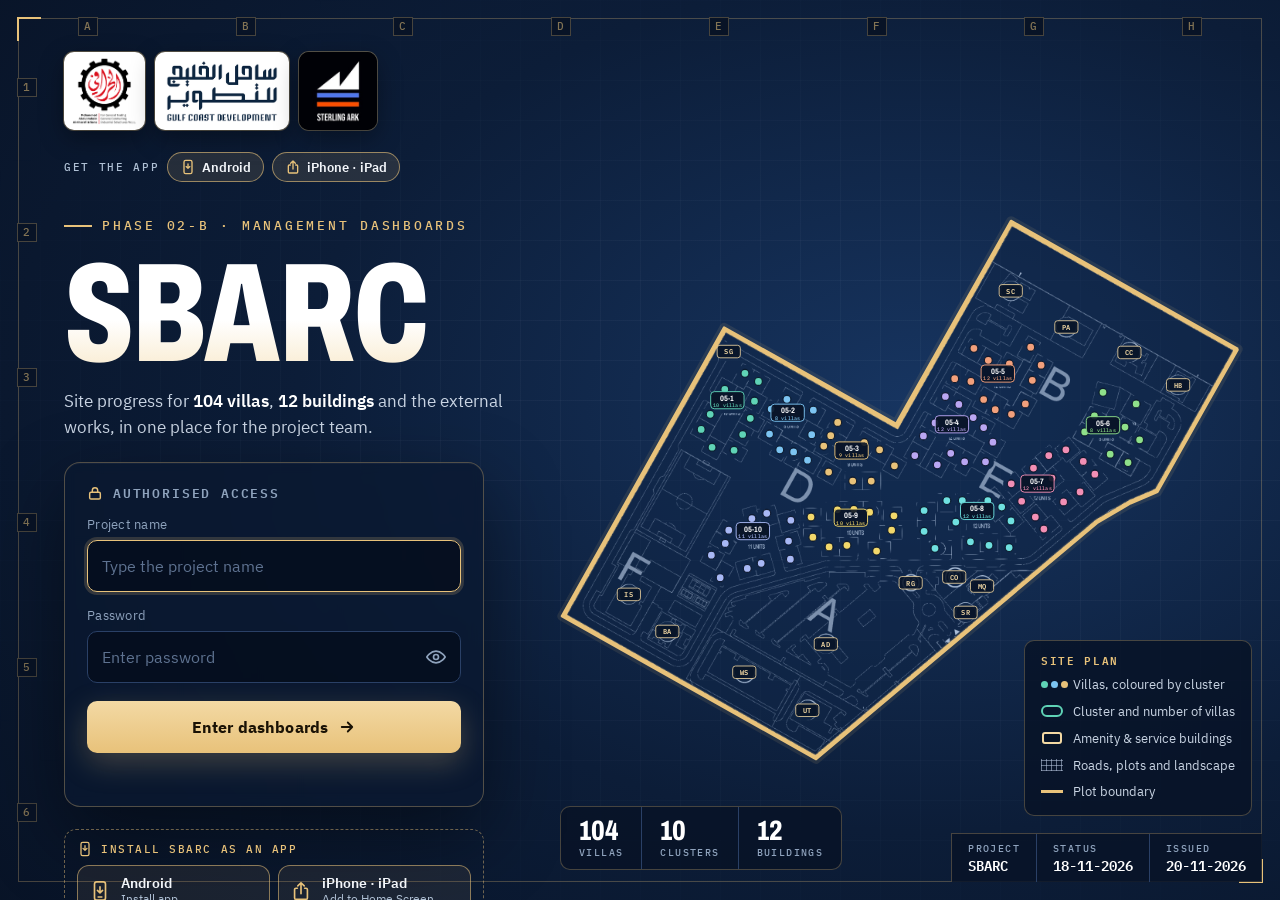
